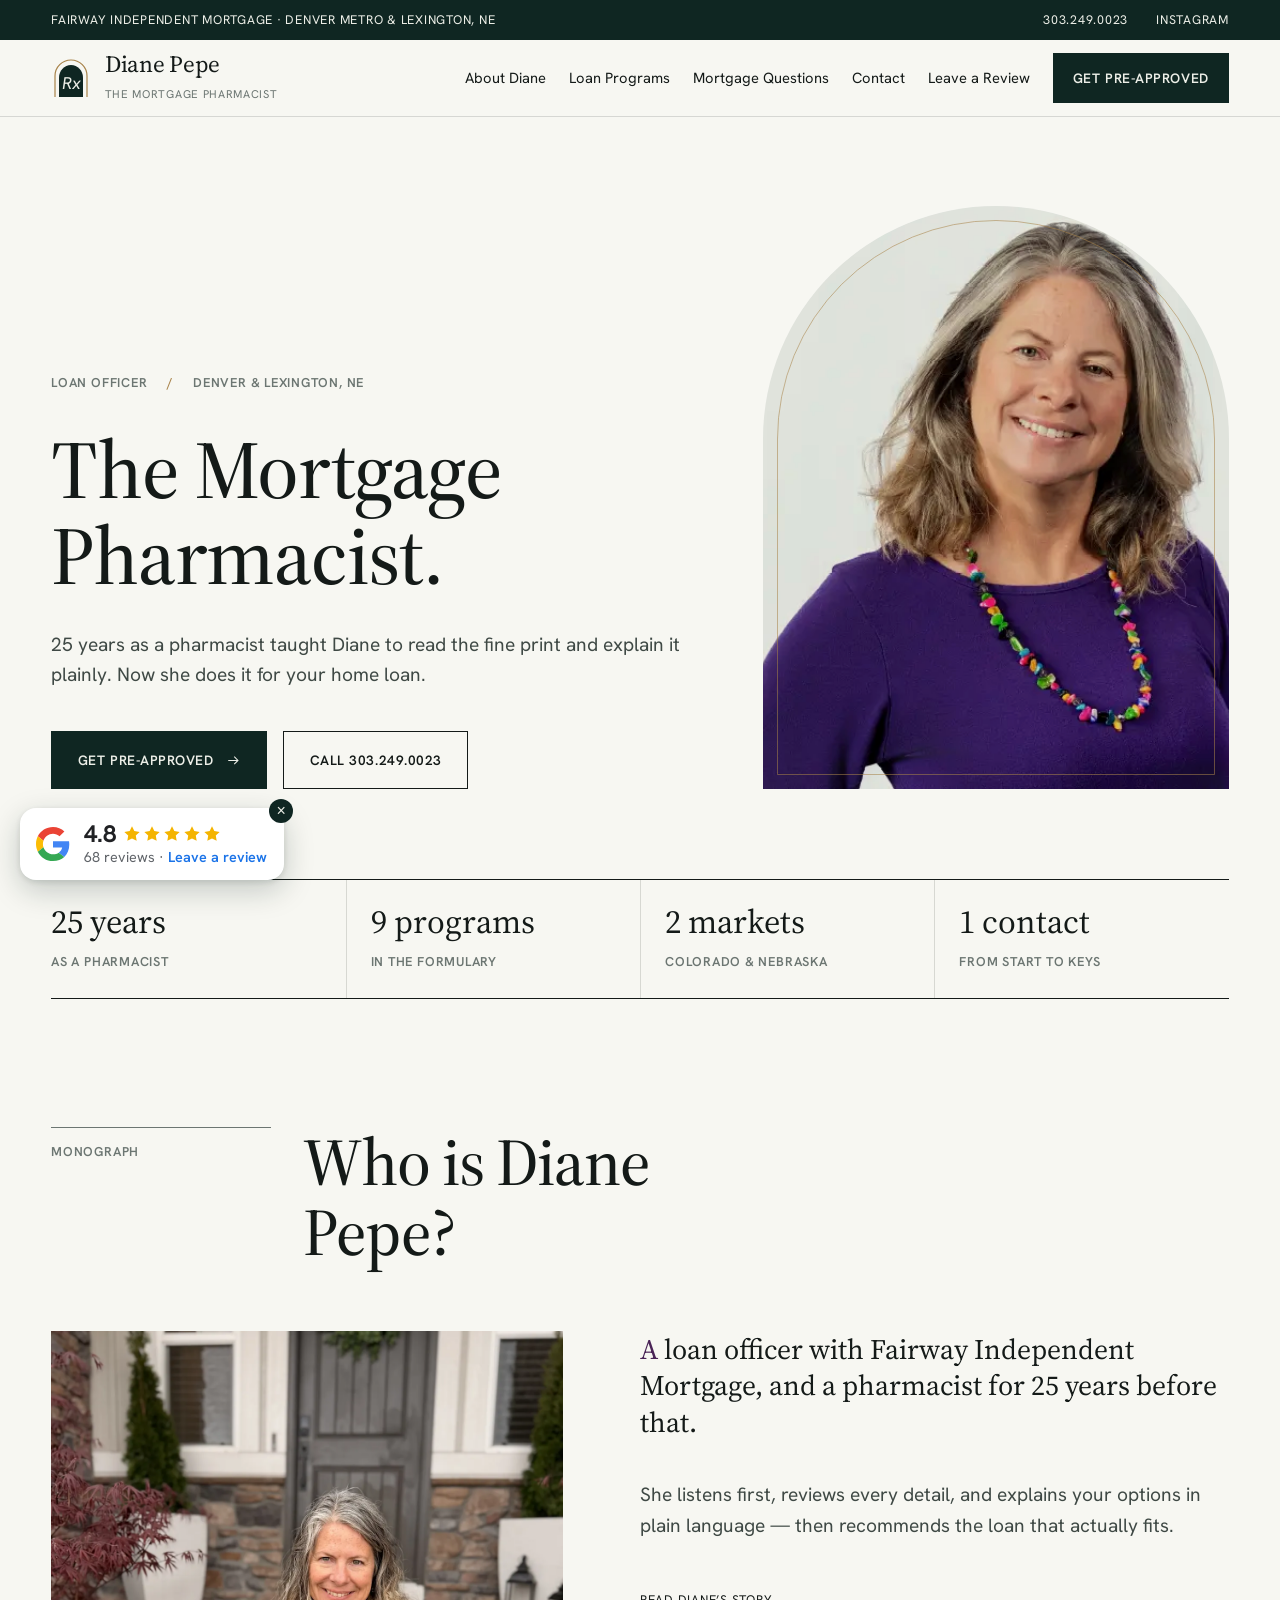
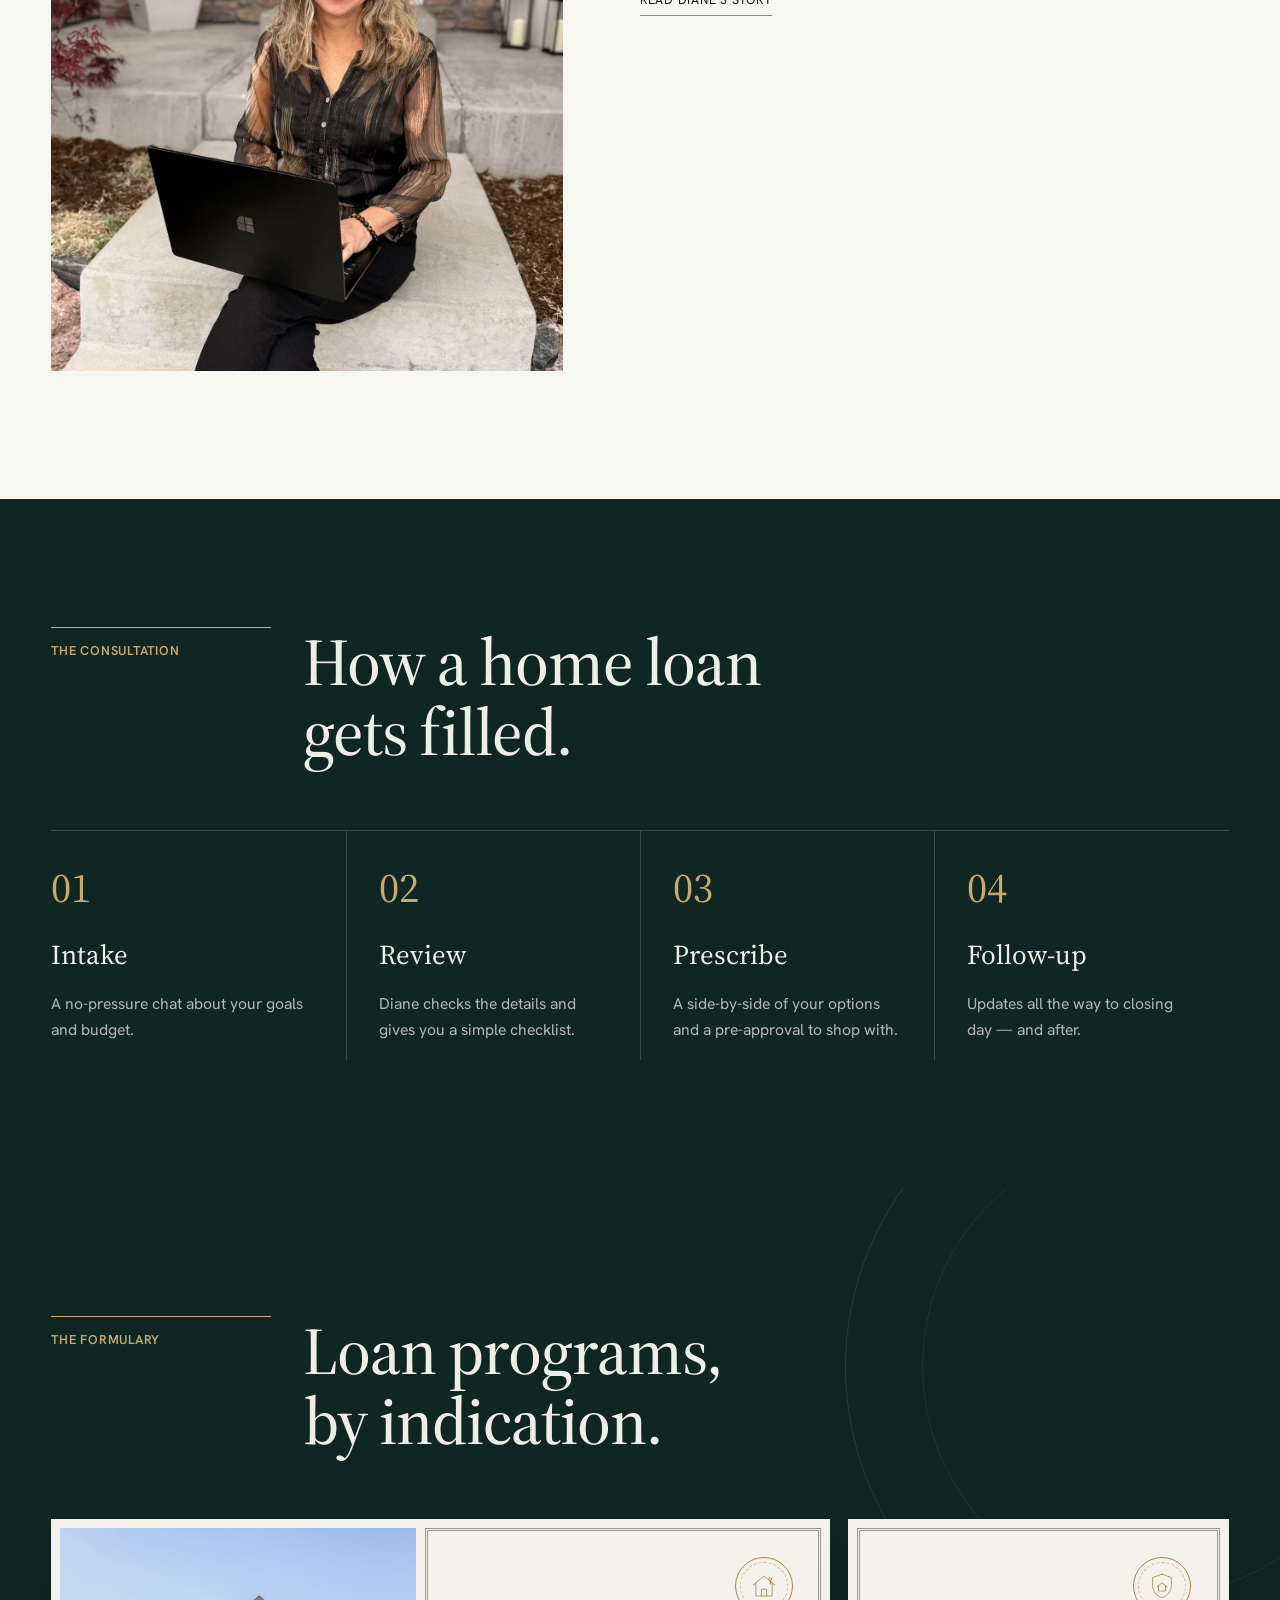
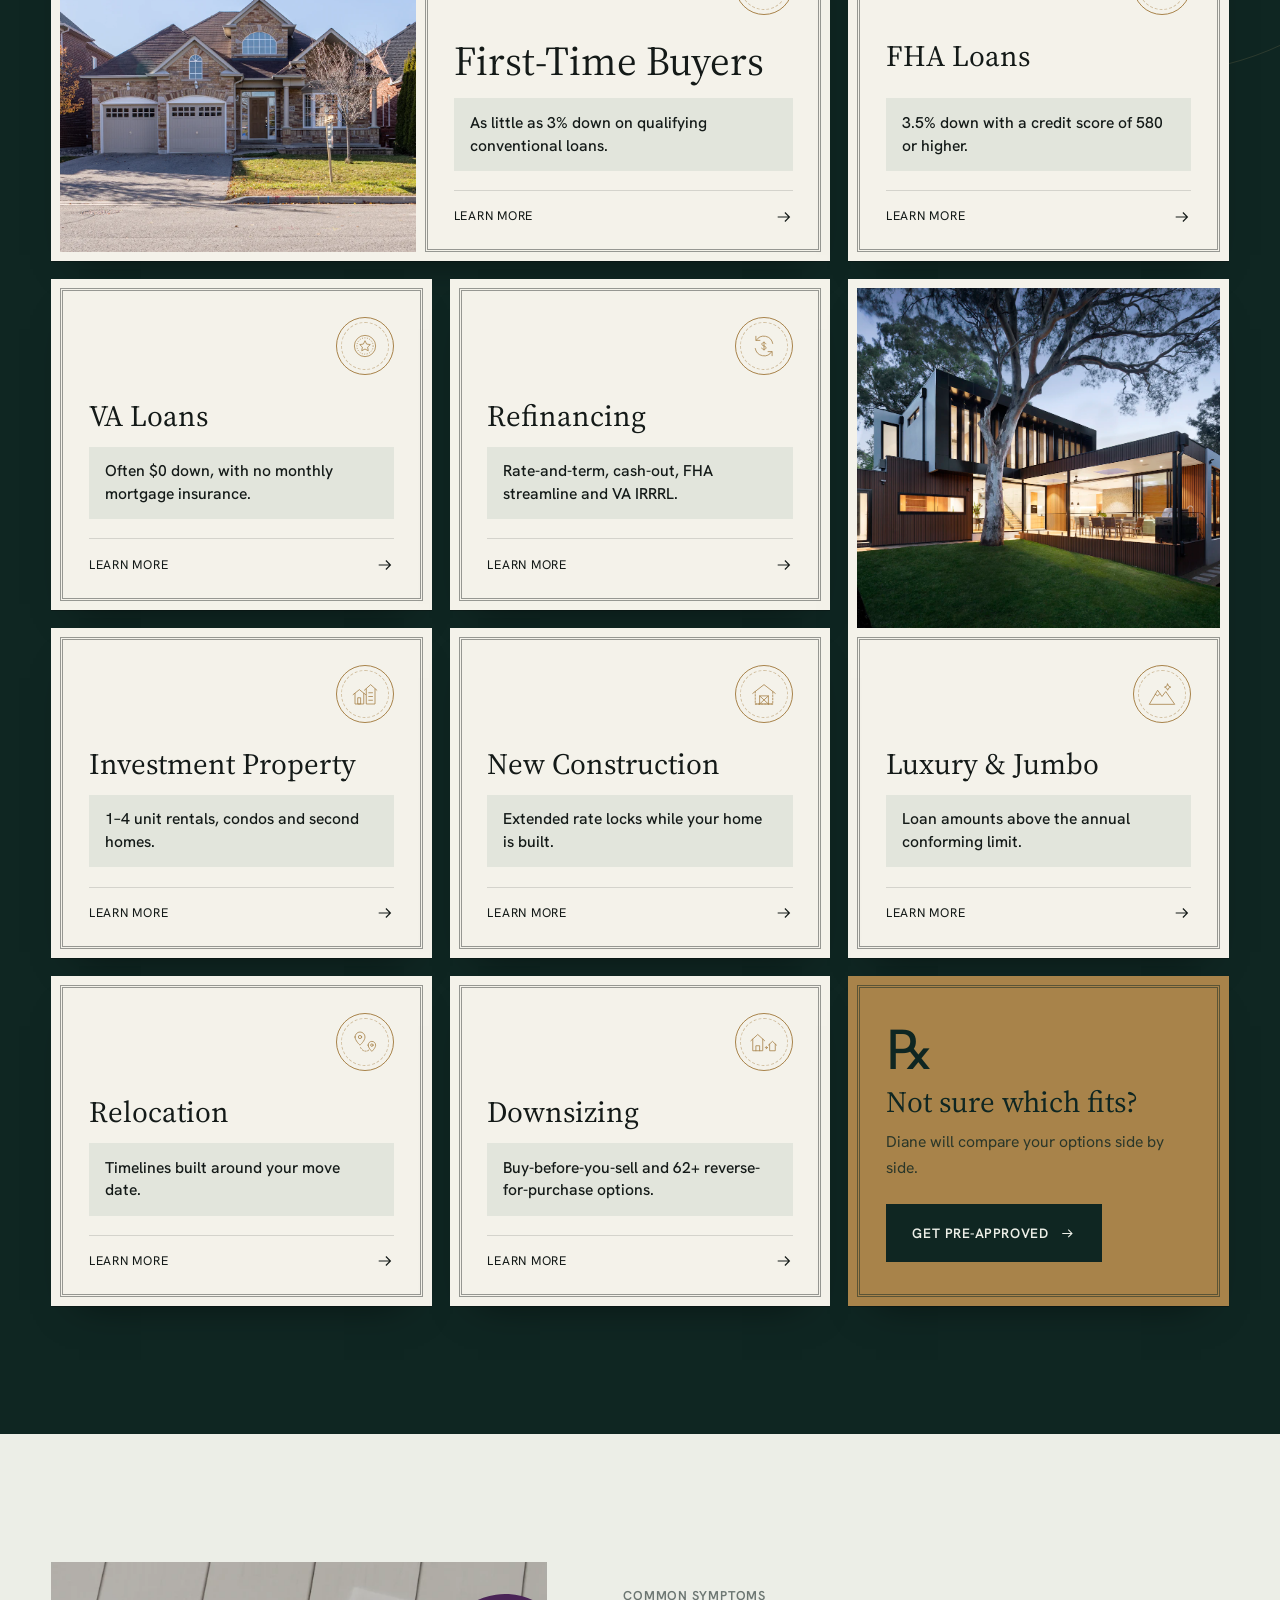
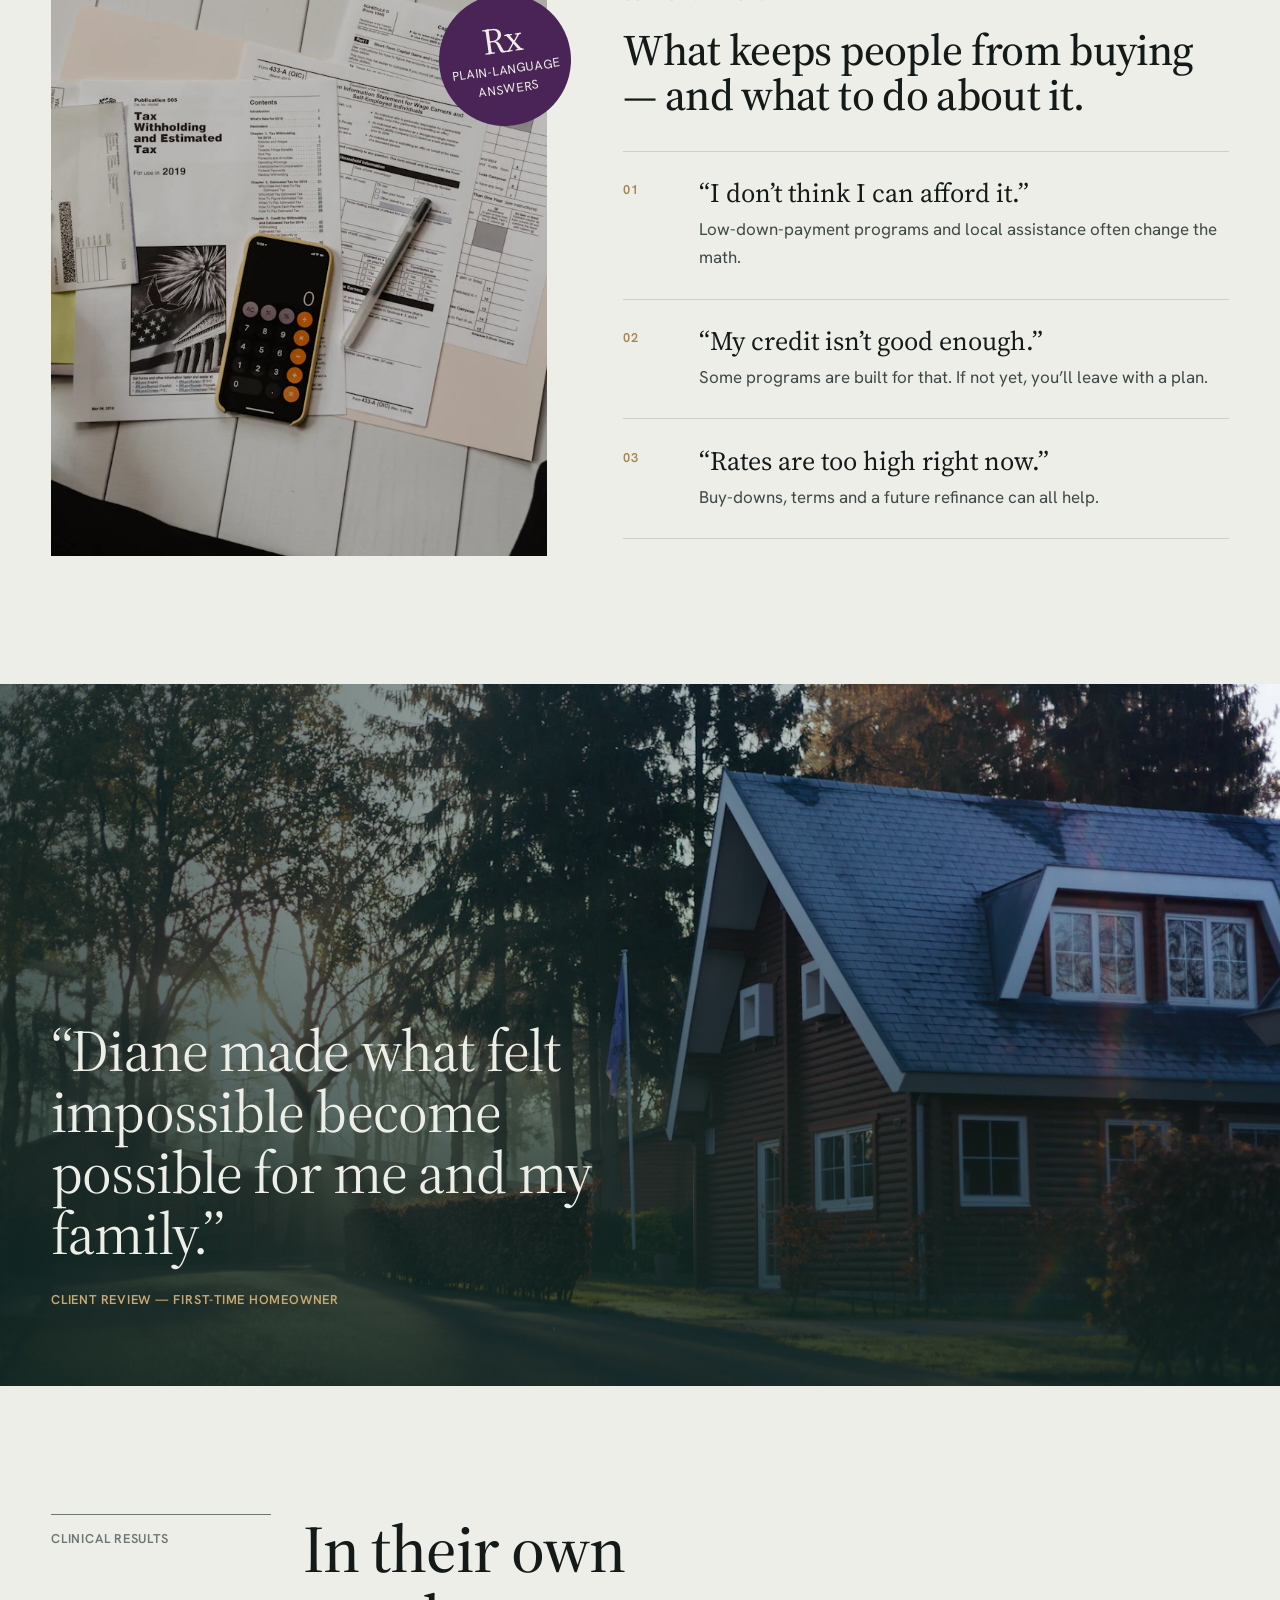
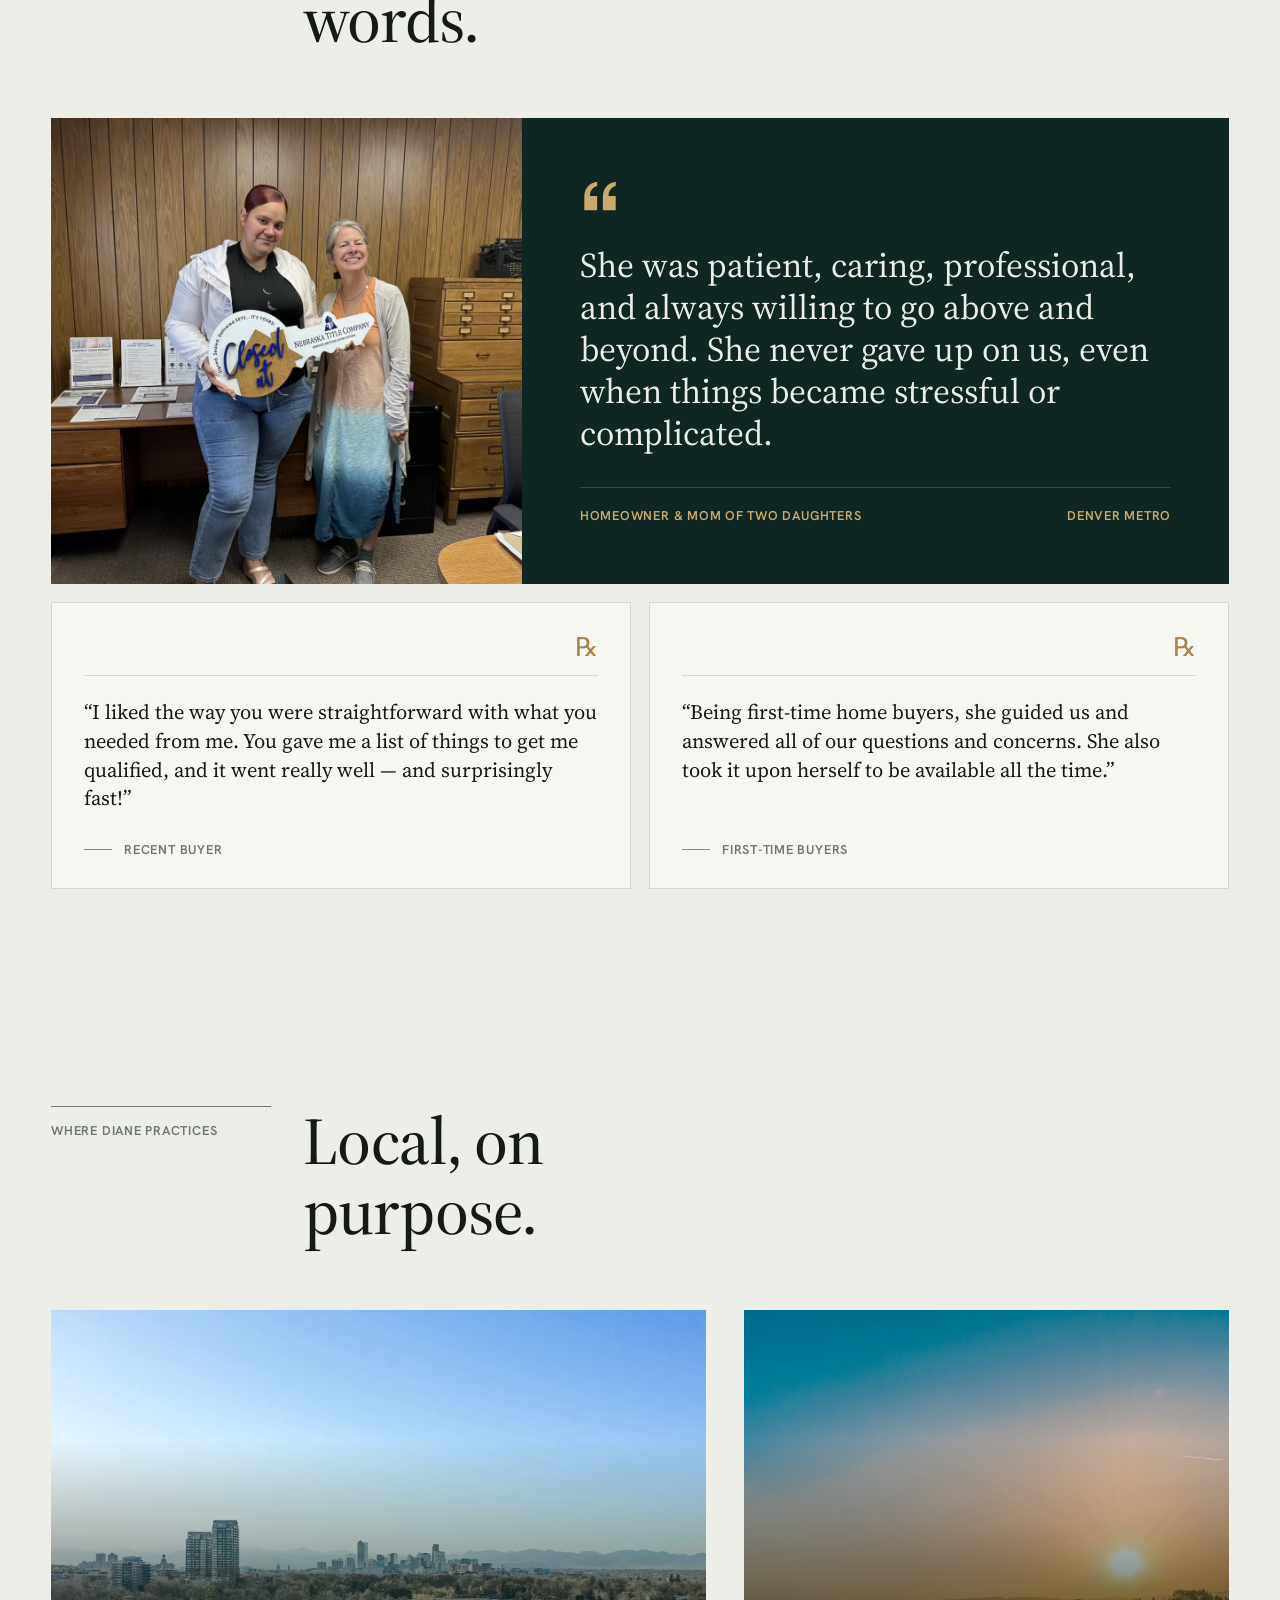
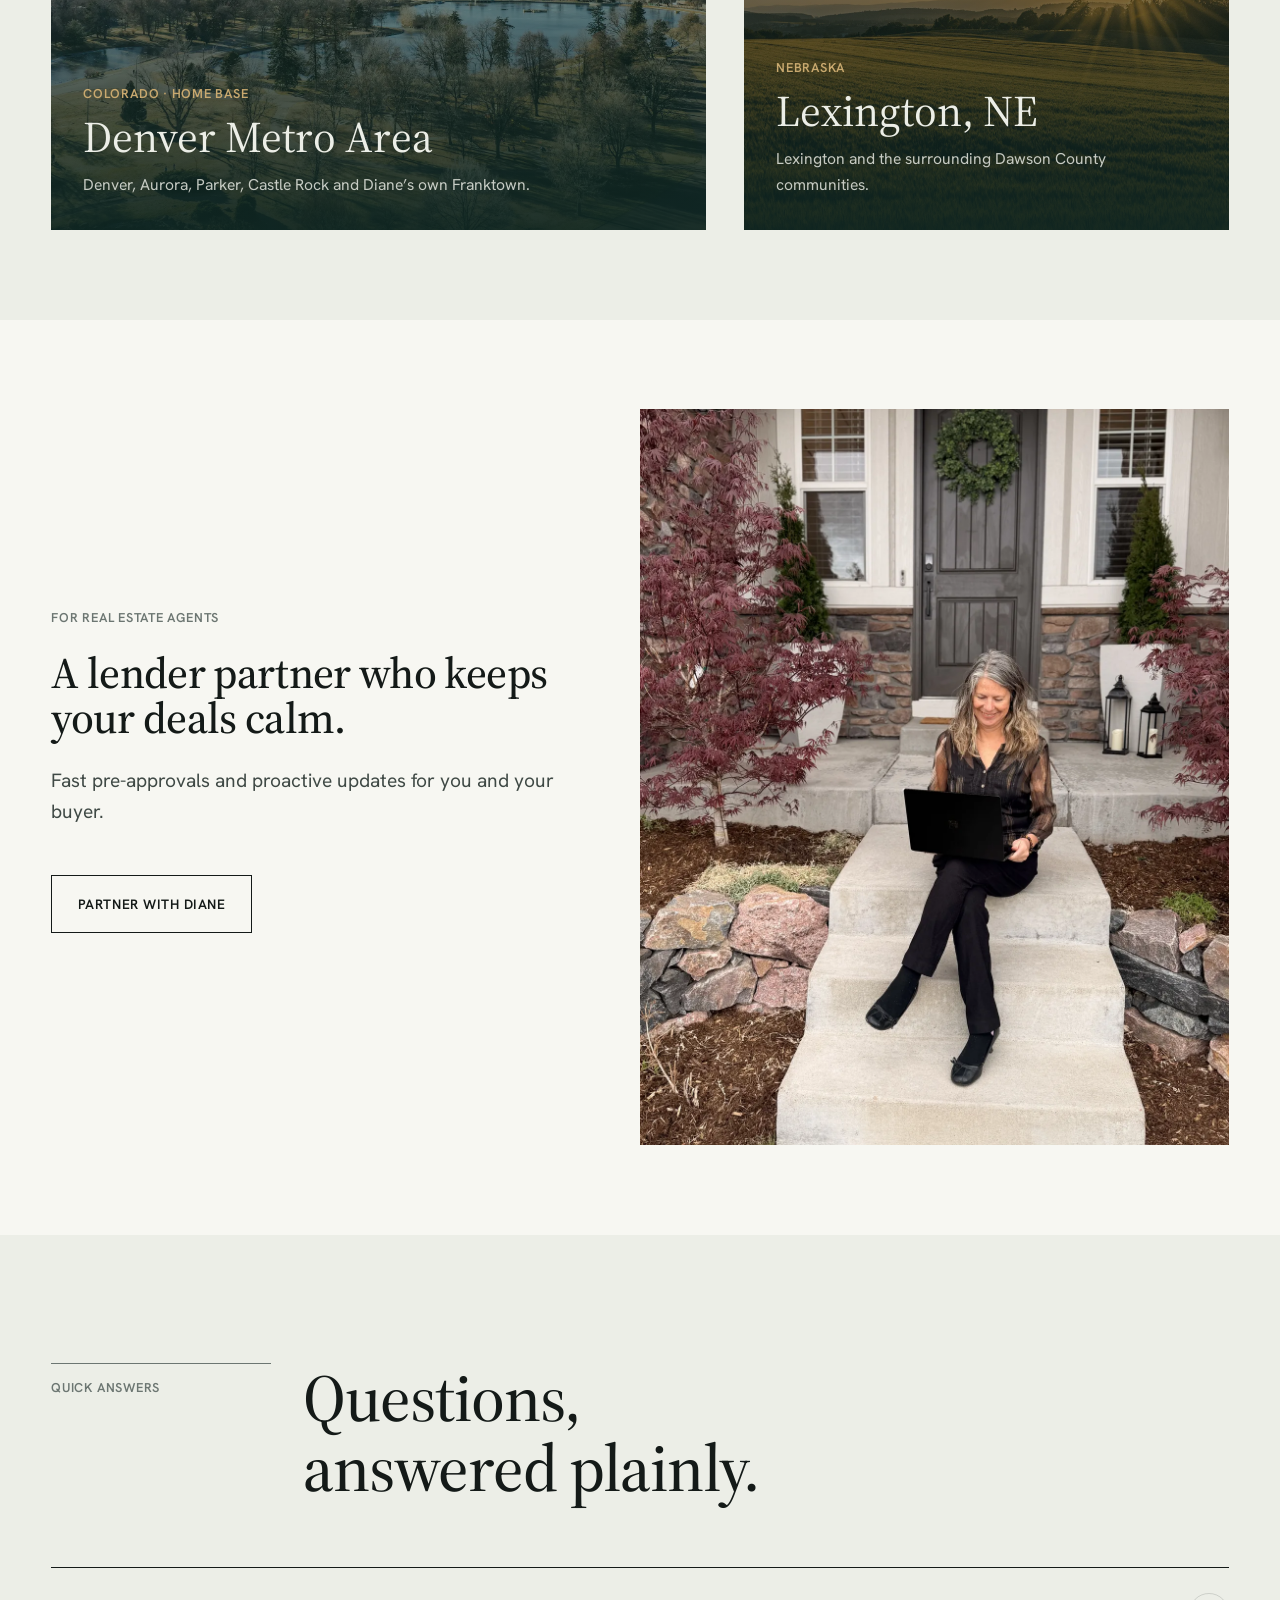
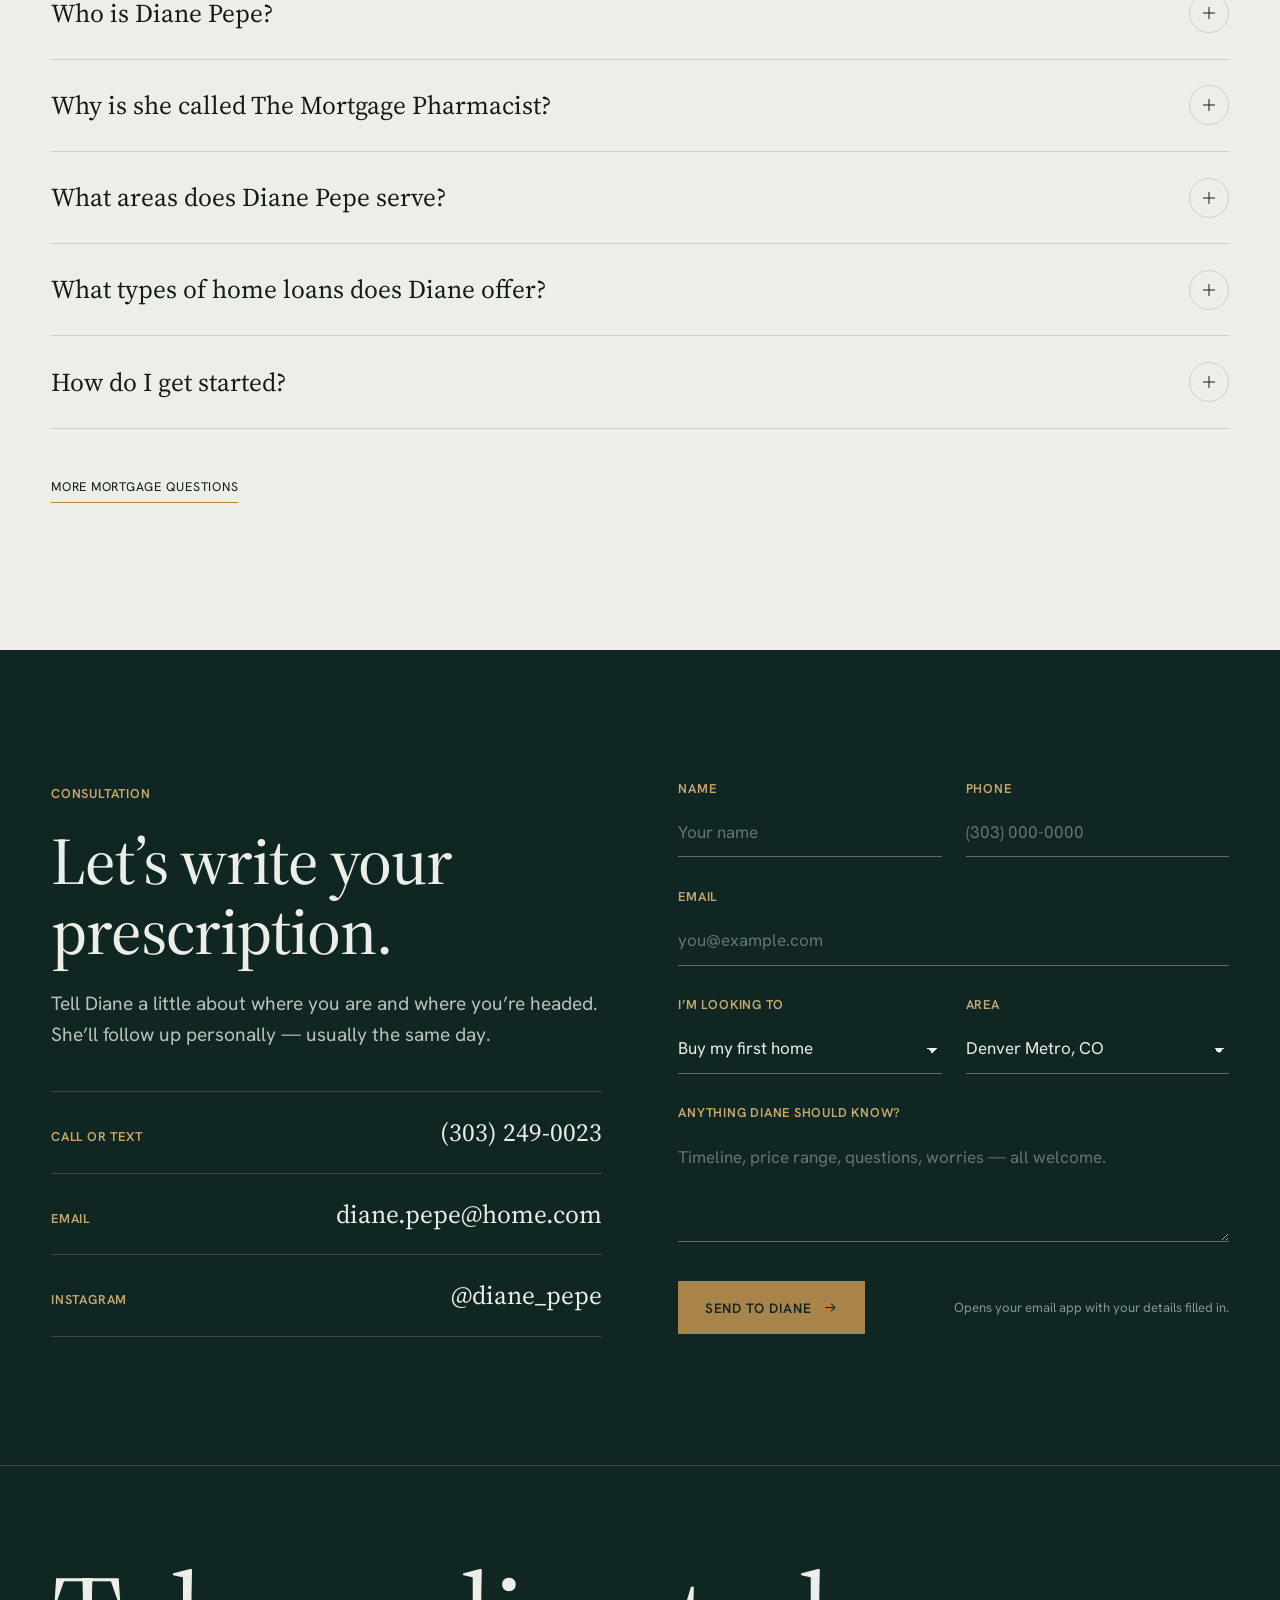
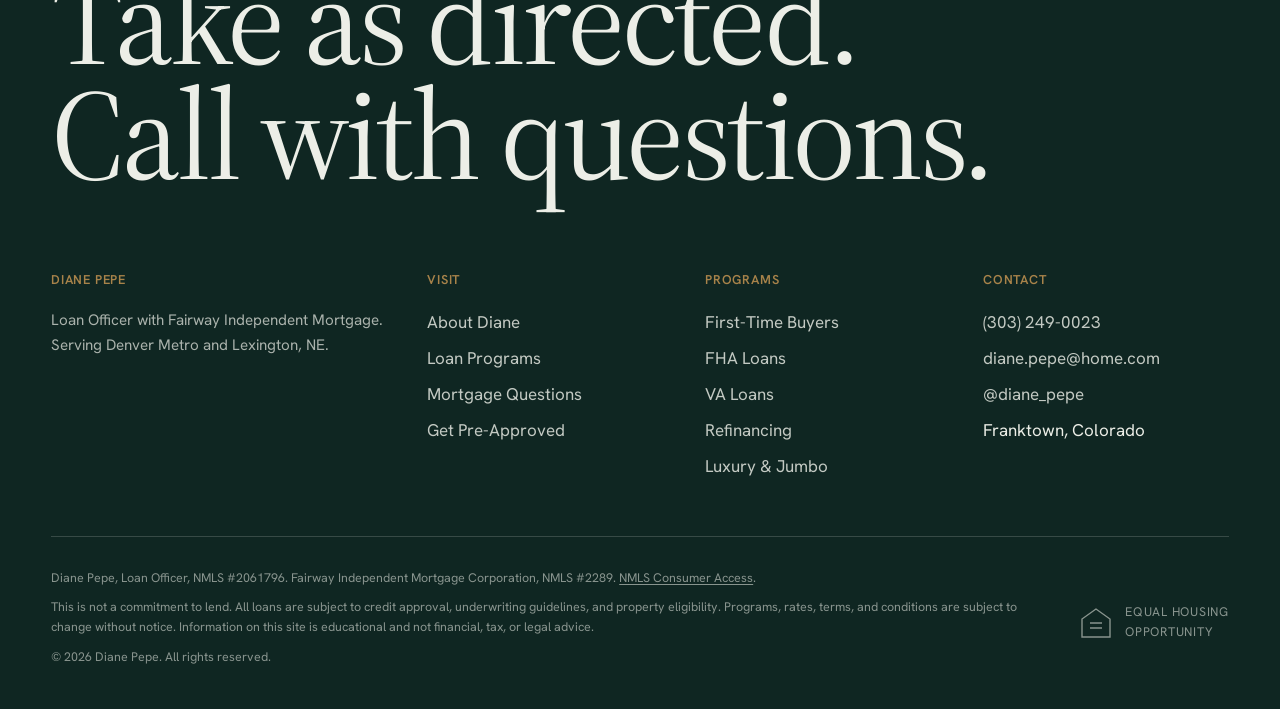
==== index.html @ 98114519 "Move closing photo into the lead review; remove Keys in hand section Co-Authored-By: Claude Opus 5.5" ====
<!doctype html>
<html lang="en">
<head>
<meta charset="utf-8">
<meta name="viewport" content="width=device-width, initial-scale=1">
<meta name="theme-color" content="#0f2622">
<meta name="author" content="Diane Pepe">
<meta name="robots" content="index, follow, max-image-preview:large, max-snippet:-1">
<meta property="og:site_name" content="Diane Pepe — The Mortgage Pharmacist">
<meta property="og:locale" content="en_US">
<meta property="og:image" content="https://www.dianepepe.com/assets/img/og-diane-pepe.jpg">
<meta property="og:image:width" content="1200">
<meta property="og:image:height" content="630">
<meta name="twitter:card" content="summary_large_image">
<meta name="geo.region" content="US-CO">
<meta name="geo.placename" content="Denver Metro Area">
<link rel="icon" href="/favicon.svg" type="image/svg+xml">
<link rel="apple-touch-icon" href="/apple-touch-icon.png">
<link rel="manifest" href="/site.webmanifest">
<link rel="alternate" type="text/plain" href="/llms.txt" title="LLM-readable summary">
<link rel="preconnect" href="https://fonts.googleapis.com">
<link rel="preconnect" href="https://fonts.gstatic.com" crossorigin>
<link rel="stylesheet" href="https://fonts.googleapis.com/css2?family=Source+Serif+4:ital,opsz,wght@0,8..60,400;0,8..60,500;0,8..60,600;1,8..60,400;1,8..60,500&family=Hanken+Grotesk:wght@400;500;600;700&display=swap">
<link rel="stylesheet" href="/assets/css/site.css">
<title>Diane Pepe, The Mortgage Pharmacist | Denver Loan Officer, Fairway Mortgage</title>
<meta name="description" content="Diane Pepe is a Denver-area loan officer with Fairway Independent Mortgage and a former pharmacist of 25 years. First-time buyer, FHA, VA, refinance and jumbo loans in Colorado and Lexington, Nebraska.">
<link rel="canonical" href="https://www.dianepepe.com/">
<meta property="og:type" content="website">
<meta property="og:url" content="https://www.dianepepe.com/">
<meta property="og:title" content="Diane Pepe, The Mortgage Pharmacist">
<meta property="og:description" content="A pharmacist for 25 years, now a loan officer. Clear answers, careful work, and a mortgage that fits — in the Denver Metro area and Lexington, Nebraska.">
<link rel="preload" as="image" href="/assets/img/diane-pepe.webp">
<script type="application/ld+json">
{
  "@context": "https://schema.org",
  "@graph": [
    {
      "@type": "WebSite",
      "@id": "https://www.dianepepe.com/#website",
      "url": "https://www.dianepepe.com/",
      "name": "Diane Pepe — The Mortgage Pharmacist",
      "inLanguage": "en-US",
      "publisher": { "@id": "https://www.dianepepe.com/#diane" }
    },
    {
      "@type": "Person",
      "@id": "https://www.dianepepe.com/#diane",
      "name": "Diane Pepe",
      "alternateName": "The Mortgage Pharmacist",
      "jobTitle": "Loan Officer",
      "description": "Diane Pepe is a loan officer with Fairway Independent Mortgage Corporation serving the Denver Metro area of Colorado and Lexington, Nebraska. Before mortgages, she worked as a pharmacist for 25 years, which is why clients call her The Mortgage Pharmacist.",
      "image": "https://www.dianepepe.com/assets/img/diane-pepe.jpg",
      "url": "https://www.dianepepe.com/about",
      "telephone": "+1-303-249-0023",
      "email": "mailto:diane.pepe@home.com",
      "worksFor": {
        "@type": "Organization",
        "name": "Fairway Independent Mortgage Corporation",
        "url": "https://www.fairway.com/"
      },
      "hasOccupation": [
        { "@type": "Occupation", "name": "Mortgage Loan Officer" },
        { "@type": "Occupation", "name": "Pharmacist", "description": "Practiced pharmacy for 25 years before moving into mortgage lending." }
      ],
      "knowsAbout": ["First-time home buyer loans", "FHA loans", "VA loans", "Conventional mortgages", "Jumbo loans", "Mortgage refinancing", "Investment property loans", "New construction loans", "Relocation mortgages", "Downsizing", "Down payment assistance", "Colorado real estate", "Nebraska real estate"],
      "sameAs": ["https://www.instagram.com/diane_pepe/"]
    },
    {
      "@type": ["FinancialService", "LocalBusiness"],
      "@id": "https://www.dianepepe.com/#business",
      "name": "Diane Pepe, The Mortgage Pharmacist — Fairway Independent Mortgage",
      "slogan": "The Mortgage Pharmacist",
      "url": "https://www.dianepepe.com/",
      "image": "https://www.dianepepe.com/assets/img/diane-pepe.jpg",
      "telephone": "+1-303-249-0023",
      "email": "diane.pepe@home.com",
      "founder": { "@id": "https://www.dianepepe.com/#diane" },
      "employee": { "@id": "https://www.dianepepe.com/#diane" },
      "parentOrganization": { "@type": "Organization", "name": "Fairway Independent Mortgage Corporation" },
      "address": { "@type": "PostalAddress", "addressLocality": "Franktown", "addressRegion": "CO", "postalCode": "80116", "addressCountry": "US" },
      "areaServed": [
        { "@type": "AdministrativeArea", "name": "Denver Metro Area, Colorado" },
        { "@type": "City", "name": "Denver", "containedInPlace": { "@type": "State", "name": "Colorado" } },
        { "@type": "City", "name": "Castle Rock", "containedInPlace": { "@type": "State", "name": "Colorado" } },
        { "@type": "City", "name": "Parker", "containedInPlace": { "@type": "State", "name": "Colorado" } },
        { "@type": "City", "name": "Lexington", "containedInPlace": { "@type": "State", "name": "Nebraska" } }
      ],
      "knowsLanguage": "en",
      "sameAs": ["https://www.instagram.com/diane_pepe/"],
      "hasOfferCatalog": {
        "@type": "OfferCatalog",
        "name": "Home loan programs",
        "itemListElement": [
          { "@type": "Offer", "itemOffered": { "@type": "LoanOrCredit", "name": "First-time home buyer loans", "url": "https://www.dianepepe.com/loan-programs#first-time-buyers" } },
          { "@type": "Offer", "itemOffered": { "@type": "LoanOrCredit", "name": "FHA loans", "url": "https://www.dianepepe.com/loan-programs#fha" } },
          { "@type": "Offer", "itemOffered": { "@type": "LoanOrCredit", "name": "VA loans", "url": "https://www.dianepepe.com/loan-programs#va" } },
          { "@type": "Offer", "itemOffered": { "@type": "LoanOrCredit", "name": "Refinancing", "url": "https://www.dianepepe.com/loan-programs#refinance" } },
          { "@type": "Offer", "itemOffered": { "@type": "LoanOrCredit", "name": "Luxury and jumbo loans", "url": "https://www.dianepepe.com/loan-programs#jumbo" } },
          { "@type": "Offer", "itemOffered": { "@type": "LoanOrCredit", "name": "Investment property loans", "url": "https://www.dianepepe.com/loan-programs#investment" } },
          { "@type": "Offer", "itemOffered": { "@type": "LoanOrCredit", "name": "New construction loans", "url": "https://www.dianepepe.com/loan-programs#new-construction" } },
          { "@type": "Offer", "itemOffered": { "@type": "LoanOrCredit", "name": "Relocation loans", "url": "https://www.dianepepe.com/loan-programs#relocation" } },
          { "@type": "Offer", "itemOffered": { "@type": "LoanOrCredit", "name": "Downsizing loans", "url": "https://www.dianepepe.com/loan-programs#downsizing" } }
        ]
      },
      "review": [
        { "@type": "Review", "author": { "@type": "Person", "name": "Verified client" }, "reviewBody": "I liked the way that you were straight forward with what you needed from me to make this work as well as it did. You gave me a list of things you needed to get me qualified for my loan and it went really well and surprisingly fast! Thanks for a great experience Diane!!" },
        { "@type": "Review", "author": { "@type": "Person", "name": "Verified client" }, "reviewBody": "Diane is such an incredible and passionate person that loves what she does. As a professional and person she cares about you. Being first time home buyers she guided us and answered all of our questions and concerns. She also took it upon herself to be available all the time. We appreciate Diane so much!" },
        { "@type": "Review", "author": { "@type": "Person", "name": "Verified client" }, "reviewBody": "Thank you for making our dream of our new home possible. We truly appreciate all your effort, patience and support throughout all the process. We are so grateful." },
        { "@type": "Review", "author": { "@type": "Person", "name": "Verified client" }, "reviewBody": "Diane made what felt impossible become possible for me and my family. From the very beginning she was patient, caring, professional, and always willing to go above and beyond to help me through every step of the process. She never gave up on us, even when things became stressful or complicated. I highly recommend her to anyone looking for someone who genuinely cares." }
      ]
    },
    {
      "@type": "WebPage",
      "@id": "https://www.dianepepe.com/#webpage",
      "url": "https://www.dianepepe.com/",
      "name": "Diane Pepe, The Mortgage Pharmacist | Denver Loan Officer",
      "isPartOf": { "@id": "https://www.dianepepe.com/#website" },
      "about": { "@id": "https://www.dianepepe.com/#diane" },
      "primaryImageOfPage": "https://www.dianepepe.com/assets/img/diane-pepe.jpg",
      "speakable": { "@type": "SpeakableSpecification", "cssSelector": [".monograph__answer", ".answer-box p"] }
    },
    {
      "@type": "FAQPage",
      "@id": "https://www.dianepepe.com/#faq",
      "mainEntity": [
        { "@type": "Question", "name": "Who is Diane Pepe?", "acceptedAnswer": { "@type": "Answer", "text": "Diane Pepe is a mortgage loan officer with Fairway Independent Mortgage Corporation. She serves home buyers and homeowners in the Denver Metro area of Colorado and in Lexington, Nebraska. Before becoming a loan officer she was a pharmacist for 25 years, and she is known as The Mortgage Pharmacist." } },
        { "@type": "Question", "name": "Why is Diane Pepe called The Mortgage Pharmacist?", "acceptedAnswer": { "@type": "Answer", "text": "Diane practiced pharmacy for 25 years before moving into mortgage lending. She brings the same habits to home loans: listening carefully, reviewing every detail, explaining things in plain language, and matching each client to the loan program that fits their situation." } },
        { "@type": "Question", "name": "What areas does Diane Pepe serve?", "acceptedAnswer": { "@type": "Answer", "text": "Diane focuses on the Denver Metro area, including Douglas County communities such as Franktown, Parker and Castle Rock, and on Lexington, Nebraska and the surrounding area." } },
        { "@type": "Question", "name": "What types of home loans does Diane Pepe offer?", "acceptedAnswer": { "@type": "Answer", "text": "Diane helps with first-time home buyer loans, FHA loans, VA loans, conventional loans, luxury and jumbo loans, refinancing, investment property loans, new construction financing, relocation loans and loans for people downsizing." } },
        { "@type": "Question", "name": "How do I get started with Diane Pepe?", "acceptedAnswer": { "@type": "Answer", "text": "Call or text Diane at (303) 249-0023, email diane.pepe@home.com, or request a consultation through her website. The first conversation is free and there is no obligation." } }
      ]
    }
  ]
}
</script>
</head>
<body>
<a class="skip" href="#main">Skip to content</a>
<div class="topbar">
  <div class="wrap">
    <span class="topbar__left">Fairway Independent Mortgage &middot; Denver Metro &amp; Lexington, NE</span>
    <span class="topbar__right">
      <a href="tel:+13032490023">303.249.0023</a>
      <a href="https://www.instagram.com/diane_pepe/" rel="me noopener" target="_blank">Instagram</a>
    </span>
  </div>
</div>
<header class="site-header">
  <div class="wrap">
    <a class="brand" href="/" aria-label="Diane Pepe, The Mortgage Pharmacist — home">
      <svg class="brand__mark" viewBox="0 0 40 40" aria-hidden="true">
        <path d="M4 39V18C4 9.2 11.2 2 20 2s16 7.2 16 16v21" fill="none" stroke="#a8834a" stroke-width="1.2"/>
        <path d="M8 39V19.5C8 12.6 13.4 7 20 7s12 5.6 12 12.5V39" fill="#0f2622"/>
        <text x="20" y="31" text-anchor="middle" font-family="Source Serif 4, Georgia, serif" font-style="italic" font-size="17" fill="#eceee7">Rx</text>
      </svg>
      <span>
        <span class="brand__name">Diane Pepe</span>
        <span class="brand__tag">The Mortgage Pharmacist</span>
      </span>
    </a>
    <button class="nav-toggle" aria-expanded="false" aria-controls="site-nav"><span>Menu</span>
      <svg width="22" height="10" viewBox="0 0 22 10" aria-hidden="true"><path d="M0 1h22M0 9h22" stroke="currentColor" stroke-width="1.2"/></svg>
    </button>
    <nav class="nav" id="site-nav" aria-label="Primary">
      <a href="/about">About Diane</a>
      <a href="/loan-programs">Loan Programs</a>
      <a href="/faq">Mortgage Questions</a>
      <a href="#consult">Contact</a>
      <a href="https://g.page/r/CcgWI3SUjpBbEAI/review" target="_blank" rel="noopener">Leave a Review</a>
      <a class="btn btn--solid" href="https://fairway.tidalwave.ai/signup/eywp9v" target="_blank" rel="noopener">Get Pre-Approved</a>
    </nav>
  </div>
</header>

<main id="main">

  <!-- Hero -->
  <section class="hero" aria-labelledby="hero-title">
    <div class="wrap hero__grid">
      <div>
        <p class="hero__eyebrow label"><span>Loan Officer</span><span>Denver &amp; Lexington, NE</span></p>
        <h1 id="hero-title" class="display h-xl">
          <span class="line">The Mortgage</span>
          <span class="line">Pharmacist.</span>
        </h1>
        <p class="lede">25 years as a pharmacist taught Diane to read the fine print and explain it plainly. Now she does it for your home loan.</p>
        <div class="hero__ctas">
          <a class="btn btn--solid" href="https://fairway.tidalwave.ai/signup/eywp9v" target="_blank" rel="noopener">Get Pre-Approved
            <svg viewBox="0 0 20 20" aria-hidden="true"><path d="M3 10h13M11 5l5 5-5 5" fill="none" stroke="currentColor" stroke-width="1.4"/></svg>
          </a>
          <a class="btn btn--ghost" href="tel:+13032490023">Call 303.249.0023</a>
        </div>
      </div>

      <div class="hero__portrait">
        <div class="arch">
          <img src="/assets/img/diane-pepe.webp" width="586" height="545" alt="Portrait of Diane Pepe, loan officer and former pharmacist, smiling in a purple top" fetchpriority="high">
        </div>
      </div>
    </div>
  </section>

  <!-- Ledger -->
  <section class="wrap" aria-label="At a glance">
    <div class="ledger">
      <ul>
        <li><strong>25 years</strong><span class="label">as a pharmacist</span></li>
        <li><strong>9 programs</strong><span class="label">in the formulary</span></li>
        <li><strong>2 markets</strong><span class="label">Colorado &amp; Nebraska</span></li>
        <li><strong>1 contact</strong><span class="label">from start to keys</span></li>
      </ul>
    </div>
  </section>

  <!-- Monograph -->
  <section class="section" id="about" aria-labelledby="mono-title">
    <div class="wrap">
      <div class="sec-head">
        <span class="sec-head__num label">Monograph</span>
        <h2 id="mono-title" class="display h-lg">Who is Diane Pepe?</h2>
      </div>
      <div class="monograph">
        <figure class="monograph__photo reveal">
          <img src="/assets/img/diane-porch.webp" width="1200" height="1600" loading="lazy" alt="Diane Pepe smiling on a front porch with her laptop">
        </figure>
        <div class="reveal">
          <p class="monograph__answer">A loan officer with Fairway Independent Mortgage, and a pharmacist for 25 years before that.</p>
          <p class="lede">She listens first, reviews every detail, and explains your options in plain language &mdash; then recommends the loan that actually fits.</p>
          <p class="center-cta"><a class="link-line" href="/about">Read Diane&rsquo;s story</a></p>
        </div>
      </div>
    </div>
  </section>

  <!-- Process -->
  <section class="section section--bottle" aria-labelledby="process-title">
    <div class="wrap">
      <div class="sec-head">
        <span class="sec-head__num label">The Consultation</span>
        <div>
          <h2 id="process-title" class="display h-lg">How a home loan gets filled.</h2>
        </div>
      </div>
      <ol class="process">
        <li class="reveal">
          <span class="process__n">01</span>
          <h3>Intake</h3>
          <p>A no-pressure chat about your goals and budget.</p>
        </li>
        <li class="reveal">
          <span class="process__n">02</span>
          <h3>Review</h3>
          <p>Diane checks the details and gives you a simple checklist.</p>
        </li>
        <li class="reveal">
          <span class="process__n">03</span>
          <h3>Prescribe</h3>
          <p>A side-by-side of your options and a pre-approval to shop with.</p>
        </li>
        <li class="reveal">
          <span class="process__n">04</span>
          <h3>Follow-up</h3>
          <p>Updates all the way to closing day &mdash; and after.</p>
        </li>
      </ol>
    </div>
  </section>

  <!-- Formulary -->
  <section class="section section--bottle formulary-sec" id="programs" aria-labelledby="formulary-title">
    <div class="wrap">
      <div class="sec-head">
        <span class="sec-head__num label">The Formulary</span>
        <div>
          <h2 id="formulary-title" class="display h-lg">Loan programs, by indication.</h2>
        </div>
      </div>
      <div class="formulary">
        <a class="drug drug--feature" href="/loan-programs#first-time-buyers">
          <div class="drug__photo"><img src="/assets/img/suburban-home.webp" loading="lazy" alt="A brick suburban home with a two-car garage and a green front lawn"></div>
          <div class="drug__label">
            <div class="drug__top"><span></span><span class="seal"><svg aria-hidden="true"><use href="/assets/img/icons.svg#i-first"/></svg></span></div>
            <h3>First-Time Buyers</h3>
            <p class="drug__dose">As little as 3% down on qualifying conventional loans.</p>
            <span class="drug__more"><span>Learn more</span><svg viewBox="0 0 20 20" aria-hidden="true"><path d="M3 10h13M11 5l5 5-5 5" fill="none" stroke="currentColor" stroke-width="1.3"/></svg></span>
          </div>
        </a>
        <a class="drug drug--fha" href="/loan-programs#fha">
          <div class="drug__label">
            <div class="drug__top"><span></span><span class="seal"><svg aria-hidden="true"><use href="/assets/img/icons.svg#i-fha"/></svg></span></div>
            <h3>FHA Loans</h3>
            <p class="drug__dose">3.5% down with a credit score of 580 or higher.</p>
            <span class="drug__more"><span>Learn more</span><svg viewBox="0 0 20 20" aria-hidden="true"><path d="M3 10h13M11 5l5 5-5 5" fill="none" stroke="currentColor" stroke-width="1.3"/></svg></span>
          </div>
        </a>
        <a class="drug drug--va" href="/loan-programs#va">
          <div class="drug__label">
            <div class="drug__top"><span></span><span class="seal"><svg aria-hidden="true"><use href="/assets/img/icons.svg#i-va"/></svg></span></div>
            <h3>VA Loans</h3>
            <p class="drug__dose">Often $0 down, with no monthly mortgage insurance.</p>
            <span class="drug__more"><span>Learn more</span><svg viewBox="0 0 20 20" aria-hidden="true"><path d="M3 10h13M11 5l5 5-5 5" fill="none" stroke="currentColor" stroke-width="1.3"/></svg></span>
          </div>
        </a>
        <a class="drug drug--refi" href="/loan-programs#refinance">
          <div class="drug__label">
            <div class="drug__top"><span></span><span class="seal"><svg aria-hidden="true"><use href="/assets/img/icons.svg#i-refi"/></svg></span></div>
            <h3>Refinancing</h3>
            <p class="drug__dose">Rate-and-term, cash-out, FHA streamline and VA IRRRL.</p>
            <span class="drug__more"><span>Learn more</span><svg viewBox="0 0 20 20" aria-hidden="true"><path d="M3 10h13M11 5l5 5-5 5" fill="none" stroke="currentColor" stroke-width="1.3"/></svg></span>
          </div>
        </a>
        <a class="drug drug--jumbo" href="/loan-programs#jumbo">
          <div class="drug__photo"><img src="/assets/img/modern-home.webp" loading="lazy" alt="A modern luxury home glowing at dusk beneath a large tree"></div>
          <div class="drug__label">
            <div class="drug__top"><span></span><span class="seal"><svg aria-hidden="true"><use href="/assets/img/icons.svg#i-jumbo"/></svg></span></div>
            <h3>Luxury &amp; Jumbo</h3>
            <p class="drug__dose">Loan amounts above the annual conforming limit.</p>
            <span class="drug__more"><span>Learn more</span><svg viewBox="0 0 20 20" aria-hidden="true"><path d="M3 10h13M11 5l5 5-5 5" fill="none" stroke="currentColor" stroke-width="1.3"/></svg></span>
          </div>
        </a>
        <a class="drug drug--inv" href="/loan-programs#investment">
          <div class="drug__label">
            <div class="drug__top"><span></span><span class="seal"><svg aria-hidden="true"><use href="/assets/img/icons.svg#i-invest"/></svg></span></div>
            <h3>Investment Property</h3>
            <p class="drug__dose">1&ndash;4 unit rentals, condos and second homes.</p>
            <span class="drug__more"><span>Learn more</span><svg viewBox="0 0 20 20" aria-hidden="true"><path d="M3 10h13M11 5l5 5-5 5" fill="none" stroke="currentColor" stroke-width="1.3"/></svg></span>
          </div>
        </a>
        <a class="drug drug--build" href="/loan-programs#new-construction">
          <div class="drug__label">
            <div class="drug__top"><span></span><span class="seal"><svg aria-hidden="true"><use href="/assets/img/icons.svg#i-build"/></svg></span></div>
            <h3>New Construction</h3>
            <p class="drug__dose">Extended rate locks while your home is built.</p>
            <span class="drug__more"><span>Learn more</span><svg viewBox="0 0 20 20" aria-hidden="true"><path d="M3 10h13M11 5l5 5-5 5" fill="none" stroke="currentColor" stroke-width="1.3"/></svg></span>
          </div>
        </a>
        <a class="drug drug--move" href="/loan-programs#relocation">
          <div class="drug__label">
            <div class="drug__top"><span></span><span class="seal"><svg aria-hidden="true"><use href="/assets/img/icons.svg#i-move"/></svg></span></div>
            <h3>Relocation</h3>
            <p class="drug__dose">Timelines built around your move date.</p>
            <span class="drug__more"><span>Learn more</span><svg viewBox="0 0 20 20" aria-hidden="true"><path d="M3 10h13M11 5l5 5-5 5" fill="none" stroke="currentColor" stroke-width="1.3"/></svg></span>
          </div>
        </a>
        <a class="drug drug--down" href="/loan-programs#downsizing">
          <div class="drug__label">
            <div class="drug__top"><span></span><span class="seal"><svg aria-hidden="true"><use href="/assets/img/icons.svg#i-down"/></svg></span></div>
            <h3>Downsizing</h3>
            <p class="drug__dose">Buy-before-you-sell and 62+ reverse-for-purchase options.</p>
            <span class="drug__more"><span>Learn more</span><svg viewBox="0 0 20 20" aria-hidden="true"><path d="M3 10h13M11 5l5 5-5 5" fill="none" stroke="currentColor" stroke-width="1.3"/></svg></span>
          </div>
        </a>
        <div class="drug drug--cta">
          <div class="drug__label">
            <span class="rx">&#8478;</span>
            <h3>Not sure which fits?</h3>
            <p>Diane will compare your options side by side.</p>
            <a class="btn btn--brass" href="https://fairway.tidalwave.ai/signup/eywp9v" target="_blank" rel="noopener">Get Pre-Approved
              <svg viewBox="0 0 20 20" aria-hidden="true"><path d="M3 10h13M11 5l5 5-5 5" fill="none" stroke="currentColor" stroke-width="1.4"/></svg></a>
          </div>
        </div>
      </div>
    </div>
  </section>

  <!-- Symptoms -->
  <section class="section section--chalk" aria-labelledby="symptoms-title">
    <div class="wrap symptoms">
      <div class="symptoms__img reveal">
        <img src="/assets/img/paperwork.webp" width="1400" height="933" loading="lazy" alt="Mortgage paperwork, a calculator and a pen on a desk">
        <div class="stamp"><div><span>Rx</span>Plain-language<br>answers</div></div>
      </div>
      <div>
        <span class="label">Common Symptoms</span>
        <h2 id="symptoms-title" class="display h-md" style="margin:1.25rem 0 2rem">What keeps people from buying &mdash; and what to do about it.</h2>
        <ul class="sym-list">
          <li class="reveal">
            <span class="label label--brass">01</span>
            <div><h3>&ldquo;I don&rsquo;t think I can afford it.&rdquo;</h3>
            <p>Low-down-payment programs and local assistance often change the math.</p></div>
          </li>
          <li class="reveal">
            <span class="label label--brass">02</span>
            <div><h3>&ldquo;My credit isn&rsquo;t good enough.&rdquo;</h3>
            <p>Some programs are built for that. If not yet, you&rsquo;ll leave with a plan.</p></div>
          </li>
          <li class="reveal">
            <span class="label label--brass">03</span>
            <div><h3>&ldquo;Rates are too high right now.&rdquo;</h3>
            <p>Buy-downs, terms and a future refinance can all help.</p></div>
          </li>
        </ul>
      </div>
    </div>
  </section>

  <!-- Band -->
  <section class="band" aria-label="Client words">
    <div class="band__img"><img src="/assets/img/home-dusk.webp" width="1400" height="934" loading="lazy" alt="A brick family home at dusk, framed by tall trees"></div>
    <div class="wrap">
      <blockquote class="reveal">&ldquo;Diane made what felt impossible become possible for me and my family.&rdquo;</blockquote>
      <cite class="label" style="color:var(--brass-lt)">Client review &mdash; first-time homeowner</cite>
    </div>
  </section>

  <!-- Reviews -->
  <section class="section section--chalk" id="reviews" aria-labelledby="reviews-title">
    <div class="wrap">
      <div class="sec-head">
        <span class="sec-head__num label">Clinical Results</span>
        <div>
          <h2 id="reviews-title" class="display h-lg">In their own words.</h2>
        </div>
      </div>
      <div class="reviews">
        <figure class="review review--lead reveal">
          <div class="review--lead__img"><img src="/assets/img/closing-key.webp" width="1400" height="1050" loading="lazy" alt="Diane Pepe celebrating with a new homeowner holding a &lsquo;Closed it&rsquo; key on closing day" style="object-position:58% center"></div>
          <div class="review--lead__body">
            <svg class="review__q" viewBox="0 0 28 28" aria-hidden="true"><path d="M3 24V15c0-6 3-10 9-11v3c-3 1-5 3-5 7h5v10H3Zm13 0V15c0-6 3-10 9-11v3c-3 1-5 3-5 7h5v10h-9Z" fill="currentColor"/></svg>
            <blockquote>She was patient, caring, professional, and always willing to go above and beyond. She never gave up on us, even when things became stressful or complicated.</blockquote>
            <figcaption><span class="label">Homeowner &amp; mom of two daughters</span><span class="label">Denver Metro</span></figcaption>
          </div>
        </figure>
        <figure class="review reveal">
          <div class="review__top"><span></span><span class="review__mark" aria-hidden="true">&#8478;</span></div>
          <blockquote>&ldquo;I liked the way you were straightforward with what you needed from me. You gave me a list of things to get me qualified, and it went really well &mdash; and surprisingly fast!&rdquo;</blockquote>
          <figcaption class="label">Recent buyer</figcaption>
        </figure>
        <figure class="review reveal">
          <div class="review__top"><span></span><span class="review__mark" aria-hidden="true">&#8478;</span></div>
          <blockquote>&ldquo;Being first-time home buyers, she guided us and answered all of our questions and concerns. She also took it upon herself to be available all the time.&rdquo;</blockquote>
          <figcaption class="label">First-time buyers</figcaption>
        </figure>
      </div>
    </div>
  </section>

  <!-- Markets -->
  <section class="section section--tight section--chalk" id="markets" aria-labelledby="markets-title">
    <div class="wrap">
      <div class="sec-head">
        <span class="sec-head__num label">Where Diane Practices</span>
        <div>
          <h2 id="markets-title" class="display h-lg">Local, on purpose.</h2>
        </div>
      </div>
      <div class="markets">
        <article class="market reveal">
          <img src="/assets/img/denver-city-park.webp" width="2200" height="1467" loading="lazy" alt="Denver skyline seen across City Park on a clear day">
          <div class="market__body">
            <span class="label">Colorado &middot; Home base</span>
            <h3>Denver Metro Area</h3>
            <p>Denver, Aurora, Parker, Castle Rock and Diane&rsquo;s own Franktown.</p>
          </div>
        </article>
        <article class="market reveal">
          <img src="/assets/img/nebraska-fields.webp" width="1800" height="1200" loading="lazy" alt="Golden farmland at sunset on the Nebraska plains">
          <div class="market__body">
            <span class="label">Nebraska</span>
            <h3>Lexington, NE</h3>
            <p>Lexington and the surrounding Dawson County communities.</p>
          </div>
        </article>
      </div>
    </div>
  </section>

  <!-- Agents -->
  <section class="section section--tight" aria-labelledby="agents-title">
    <div class="wrap monograph" style="align-items:center">
      <div>
        <span class="label">For Real Estate Agents</span>
        <h2 id="agents-title" class="display h-md" style="margin:1.25rem 0 1.5rem">A lender partner who keeps your deals calm.</h2>
        <p class="lede">Fast pre-approvals and proactive updates for you and your buyer.</p>
        <p class="center-cta mt-0"><a class="btn btn--ghost" href="mailto:diane.pepe@home.com?subject=Agent%20partnership">Partner with Diane</a></p>
      </div>
      <figure class="monograph__photo reveal">
        <img src="/assets/img/diane-front-steps.webp" width="1200" height="1500" loading="lazy" alt="Diane Pepe working on her laptop on the front steps of a home">
      </figure>
    </div>
  </section>

  <!-- FAQ preview -->
  <section class="section section--chalk" aria-labelledby="faq-title">
    <div class="wrap">
      <div class="sec-head">
        <span class="sec-head__num label">Quick Answers</span>
        <div>
          <h2 id="faq-title" class="display h-lg">Questions, answered plainly.</h2>
        </div>
      </div>
      <div class="faq">
        <details>
          <summary>Who is Diane Pepe?<span class="pm" aria-hidden="true"></span></summary>
          <div class="faq__a"><p>Diane Pepe is a mortgage loan officer with Fairway Independent Mortgage Corporation. She serves home buyers and homeowners in the Denver Metro area of Colorado and in Lexington, Nebraska. Before becoming a loan officer she was a pharmacist for 25 years, and she is known as The Mortgage Pharmacist.</p></div>
        </details>
        <details>
          <summary>Why is she called The Mortgage Pharmacist?<span class="pm" aria-hidden="true"></span></summary>
          <div class="faq__a"><p>Diane practiced pharmacy for 25 years before moving into mortgage lending. She brings the same habits to home loans: listening carefully, reviewing every detail, explaining things in plain language, and matching each client to the loan program that fits their situation.</p></div>
        </details>
        <details>
          <summary>What areas does Diane Pepe serve?<span class="pm" aria-hidden="true"></span></summary>
          <div class="faq__a"><p>Diane focuses on the Denver Metro area, including Douglas County communities such as Franktown, Parker and Castle Rock, and on Lexington, Nebraska and the surrounding area.</p></div>
        </details>
        <details>
          <summary>What types of home loans does Diane offer?<span class="pm" aria-hidden="true"></span></summary>
          <div class="faq__a"><p>First-time home buyer loans, FHA loans, VA loans, conventional loans, luxury and jumbo loans, refinancing, investment property loans, new construction financing, relocation loans, and loans for people downsizing. <a href="/loan-programs">See every program</a>.</p></div>
        </details>
        <details>
          <summary>How do I get started?<span class="pm" aria-hidden="true"></span></summary>
          <div class="faq__a"><p>Call or text Diane at <a href="tel:+13032490023">(303) 249-0023</a>, email <a href="mailto:diane.pepe@home.com">diane.pepe@home.com</a>, or <a href="#consult">request a consultation</a> below. The first conversation is free and there is no obligation.</p></div>
        </details>
      </div>
      <p class="center-cta"><a class="link-line" href="/faq">More mortgage questions</a></p>
    </div>
  </section>

  <section class="section section--bottle" id="consult" aria-labelledby="consult-title">
    <div class="wrap consult">
      <div>
        <span class="label">Consultation</span>
        <h2 id="consult-title" class="display h-lg" style="margin-top:1.25rem">Let&rsquo;s write your prescription.</h2>
        <p class="lede">Tell Diane a little about where you are and where you&rsquo;re headed. She&rsquo;ll follow up personally &mdash; usually the same day.</p>
        <div class="consult__direct">
          <a href="tel:+13032490023"><span class="label">Call or text</span><span>(303) 249-0023</span></a>
          <a href="mailto:diane.pepe@home.com"><span class="label">Email</span><span>diane.pepe@home.com</span></a>
          <a href="https://www.instagram.com/diane_pepe/" rel="me noopener" target="_blank"><span class="label">Instagram</span><span>@diane_pepe</span></a>
        </div>
      </div>
      <form class="form" id="consult-form" data-to="diane.pepe@home.com" novalidate>
        <div class="field"><label class="label" for="f-name">Name</label><input id="f-name" name="name" autocomplete="name" required placeholder="Your name"></div>
        <div class="field"><label class="label" for="f-phone">Phone</label><input id="f-phone" name="phone" type="tel" autocomplete="tel" placeholder="(303) 000-0000"></div>
        <div class="field full"><label class="label" for="f-email">Email</label><input id="f-email" name="email" type="email" autocomplete="email" placeholder="you@example.com"></div>
        <div class="field"><label class="label" for="f-goal">I&rsquo;m looking to</label>
          <select id="f-goal" name="goal">
            <option>Buy my first home</option>
            <option>Buy my next home</option>
            <option>Refinance</option>
            <option>Use my VA benefit</option>
            <option>Buy an investment property</option>
            <option>Build or buy new construction</option>
            <option>Relocate</option>
            <option>Downsize</option>
            <option>I&rsquo;m a real estate agent</option>
          </select>
        </div>
        <div class="field"><label class="label" for="f-area">Area</label>
          <select id="f-area" name="area">
            <option>Denver Metro, CO</option>
            <option>Lexington, NE</option>
            <option>Somewhere else</option>
          </select>
        </div>
        <div class="field full"><label class="label" for="f-msg">Anything Diane should know?</label><textarea id="f-msg" name="message" placeholder="Timeline, price range, questions, worries &mdash; all welcome."></textarea></div>
        <div class="full" style="display:flex;flex-wrap:wrap;gap:1.25rem;align-items:center;justify-content:space-between">
          <button class="btn btn--brass" type="submit">Send to Diane
            <svg viewBox="0 0 20 20" aria-hidden="true"><path d="M3 10h13M11 5l5 5-5 5" fill="none" stroke="currentColor" stroke-width="1.4"/></svg>
          </button>
          <p class="form__note">Opens your email app with your details filled in.</p>
        </div>
      </form>
    </div>
  </section>

</main>

<footer class="site-footer">
  <div class="wrap">
    <p class="footer__big" aria-hidden="true">Take as directed.<br>Call with questions.</p>
    <div class="footer__grid">
      <div>
        <h4 class="label label--brass">Diane Pepe</h4>
        <p>Loan Officer with Fairway Independent Mortgage. Serving Denver Metro and Lexington, NE.</p>
      </div>
      <div>
        <h4 class="label label--brass">Visit</h4>
        <ul>
          <li><a href="/about">About Diane</a></li>
          <li><a href="/loan-programs">Loan Programs</a></li>
          <li><a href="/faq">Mortgage Questions</a></li>
          <li><a href="https://fairway.tidalwave.ai/signup/eywp9v" target="_blank" rel="noopener">Get Pre-Approved</a></li>
        </ul>
      </div>
      <div>
        <h4 class="label label--brass">Programs</h4>
        <ul>
          <li><a href="/loan-programs#first-time-buyers">First-Time Buyers</a></li>
          <li><a href="/loan-programs#fha">FHA Loans</a></li>
          <li><a href="/loan-programs#va">VA Loans</a></li>
          <li><a href="/loan-programs#refinance">Refinancing</a></li>
          <li><a href="/loan-programs#jumbo">Luxury &amp; Jumbo</a></li>
        </ul>
      </div>
      <div>
        <h4 class="label label--brass">Contact</h4>
        <ul>
          <li><a href="tel:+13032490023">(303) 249-0023</a></li>
          <li><a href="mailto:diane.pepe@home.com">diane.pepe@home.com</a></li>
          <li><a href="https://www.instagram.com/diane_pepe/" rel="me noopener" target="_blank">@diane_pepe</a></li>
          <li>Franktown, Colorado</li>
        </ul>
      </div>
    </div>
    <div class="footer__legal">
      <div>
        <p>Diane Pepe, Loan Officer, NMLS #2061796. Fairway Independent Mortgage Corporation, NMLS #2289. <a href="https://www.nmlsconsumeraccess.org/" rel="noopener" target="_blank">NMLS Consumer Access</a>.</p>
        <p>This is not a commitment to lend. All loans are subject to credit approval, underwriting guidelines, and property eligibility. Programs, rates, terms, and conditions are subject to change without notice. Information on this site is educational and not financial, tax, or legal advice.</p>
        <p>&copy; <span data-year>2026</span> Diane Pepe. All rights reserved.</p>
      </div>
      <div class="eho">
        <svg viewBox="0 0 34 34" aria-hidden="true"><path d="M17 3 3 13v18h28V13L17 3Z" fill="none" stroke="currentColor" stroke-width="1.4"/><path d="M11 17h12M11 22h12" stroke="currentColor" stroke-width="1.6"/></svg>
        Equal Housing<br>Opportunity
      </div>
    </div>
  </div>
</footer>
<div class="g-review" id="g-review" hidden>
  <a class="g-review__link" href="https://g.page/r/CcgWI3SUjpBbEAI/review" target="_blank" rel="noopener" aria-label="Rated 4.8 out of 5 from 68 client reviews. Leave Diane a Google review (opens in a new tab)">
    <svg class="g-review__logo" viewBox="0 0 48 48" aria-hidden="true"><path fill="#EA4335" d="M24 9.5c3.54 0 6.71 1.22 9.21 3.6l6.85-6.85C35.9 2.38 30.47 0 24 0 14.62 0 6.51 5.38 2.56 13.22l7.98 6.19C12.43 13.72 17.74 9.5 24 9.5z"/><path fill="#4285F4" d="M46.98 24.55c0-1.57-.15-3.09-.38-4.55H24v9.02h12.94c-.58 2.96-2.26 5.48-4.78 7.18l7.73 6c4.51-4.18 7.09-10.36 7.09-17.65z"/><path fill="#FBBC05" d="M10.53 28.59c-.48-1.45-.76-2.99-.76-4.59s.27-3.14.76-4.59l-7.98-6.19C.92 16.46 0 20.12 0 24c0 3.88.92 7.54 2.56 10.78l7.97-6.19z"/><path fill="#34A853" d="M24 48c6.48 0 11.93-2.13 15.89-5.81l-7.73-6c-2.15 1.45-4.92 2.3-8.16 2.3-6.26 0-11.57-4.22-13.47-9.91l-7.98 6.19C6.51 42.62 14.62 48 24 48z"/></svg>
    <span class="g-review__text">
      <span class="g-review__score"><b>4.8</b><span class="g-review__stars" aria-hidden="true"><svg viewBox="0 0 20 20"><path d="M10 1.5l2.6 5.3 5.9.9-4.3 4.1 1 5.8L10 14.9l-5.2 2.7 1-5.8L1.5 7.7l5.9-.9L10 1.5z"/></svg><svg viewBox="0 0 20 20"><path d="M10 1.5l2.6 5.3 5.9.9-4.3 4.1 1 5.8L10 14.9l-5.2 2.7 1-5.8L1.5 7.7l5.9-.9L10 1.5z"/></svg><svg viewBox="0 0 20 20"><path d="M10 1.5l2.6 5.3 5.9.9-4.3 4.1 1 5.8L10 14.9l-5.2 2.7 1-5.8L1.5 7.7l5.9-.9L10 1.5z"/></svg><svg viewBox="0 0 20 20"><path d="M10 1.5l2.6 5.3 5.9.9-4.3 4.1 1 5.8L10 14.9l-5.2 2.7 1-5.8L1.5 7.7l5.9-.9L10 1.5z"/></svg><svg viewBox="0 0 20 20"><path d="M10 1.5l2.6 5.3 5.9.9-4.3 4.1 1 5.8L10 14.9l-5.2 2.7 1-5.8L1.5 7.7l5.9-.9L10 1.5z"/></svg></span></span>
      <span class="g-review__count">68 reviews &middot; <u>Leave a review</u></span>
    </span>
  </a>
  <button class="g-review__close" type="button" aria-label="Dismiss review prompt">&times;</button>
</div>
<nav class="callbar" aria-label="Quick contact">
  <a href="tel:+13032490023">Call Diane</a>
  <a href="https://fairway.tidalwave.ai/signup/eywp9v" target="_blank" rel="noopener">Get Pre-Approved</a>
</nav>
<script src="/assets/js/site.js" defer></script>
</body>
</html>
---- assets/css/site.css ----
/* ==========================================================================
   Diane Pepe — The Mortgage Pharmacist
   Apothecary-editorial system: bottle green, chalk paper, brass, aubergine.
   ========================================================================== */

:root {
  --bottle: #0f2622;
  --bottle-2: #173630;
  --bottle-3: #22463f;
  --chalk: #eceee7;
  --chalk-2: #e2e5dc;
  --paper: #f7f7f2;
  --ink: #141a18;
  --ink-soft: #3f4945;
  --ink-mute: #6c7672;
  --brass: #a8834a;
  --brass-lt: #c9a96f;
  --aubergine: #4a2457;
  --rule: rgba(20, 26, 24, 0.14);
  --rule-lt: rgba(236, 238, 231, 0.18);

  --f-display: "Source Serif 4", Georgia, "Times New Roman", serif;
  --f-body: "Hanken Grotesk", "Helvetica Neue", Arial, sans-serif;
  --f-mono: "Hanken Grotesk", "Helvetica Neue", Arial, sans-serif; /* labels & buttons: same readable sans as body */

  --gutter: clamp(1.25rem, 4vw, 3.5rem);
  --max: 1320px;
  --ease: cubic-bezier(0.2, 0.7, 0.1, 1);
}

*,
*::before,
*::after { box-sizing: border-box; }

html { -webkit-text-size-adjust: 100%; scroll-behavior: smooth; }
@media (prefers-reduced-motion: reduce) { html { scroll-behavior: auto; } }

body {
  margin: 0;
  background: var(--paper);
  color: var(--ink);
  font-family: var(--f-body);
  font-size: 1.0625rem;
  line-height: 1.65;
  font-feature-settings: "ss01", "kern";
  -webkit-font-smoothing: antialiased;
  text-rendering: optimizeLegibility;
}

img { display: block; max-width: 100%; height: auto; }
a { color: inherit; text-decoration-thickness: 1px; text-underline-offset: 0.2em; }
p { margin: 0 0 1.1em; }
h1, h2, h3, h4 { margin: 0; font-weight: 400; }
ul, ol { margin: 0; padding: 0; list-style: none; }
figure, blockquote { margin: 0; }
::selection { background: var(--brass-lt); color: var(--bottle); }

.skip {
  position: absolute; left: -9999px; top: 0;
  background: var(--bottle); color: var(--chalk); padding: .75rem 1rem; z-index: 100;
}
.skip:focus { left: 1rem; top: 1rem; }

:focus-visible { outline: 2px solid var(--brass); outline-offset: 3px; }

.wrap { width: 100%; max-width: var(--max); margin: 0 auto; padding: 0 var(--gutter); }

/* ---------- Type primitives ---------- */

.label {
  font-family: var(--f-mono);
  font-size: 0.8rem;
  letter-spacing: .06em;
  text-transform: uppercase;
  font-weight: 600;
  color: var(--ink-mute);
}
.label--brass { color: var(--brass); }

.display {
  font-family: var(--f-display);
  font-weight: 500;
  line-height: 1.05;
  letter-spacing: -0.015em;
}

.h-xl { font-size: clamp(3rem, 8.4vw, 7.6rem); }
.hero .h-xl { font-size: clamp(2.9rem, 6.4vw, 5.8rem); }
.h-lg { font-size: clamp(2.4rem, 5.2vw, 4.6rem); }
.h-md { font-size: clamp(1.9rem, 3.4vw, 3rem); line-height: 1.05; }
.h-sm { font-family: var(--f-display); font-size: 1.6rem; line-height: 1.15; }

.lede { font-size: clamp(1.1rem, 1.5vw, 1.3rem); line-height: 1.6; color: var(--ink-soft); max-width: 38em; }

.rx {
  font-family: var(--f-display);
  font-weight: 500;
}

/* ---------- Buttons ---------- */

.btn {
  display: inline-flex; align-items: center; gap: 0.75rem;
  font-family: var(--f-mono);
  font-size: 0.85rem; font-weight: 600; letter-spacing: .04em; text-transform: uppercase;
  text-decoration: none;
  padding: 1.05rem 1.6rem;
  border: 1px solid currentColor;
  transition: background .35s var(--ease), color .35s var(--ease), border-color .35s var(--ease);
  cursor: pointer;
  background: transparent;
  color: var(--ink);
}
.btn svg { width: 1.1em; height: 1.1em; transition: transform .35s var(--ease); }
.btn:hover svg { transform: translateX(4px); }
.btn--solid { background: var(--bottle); border-color: var(--bottle); color: var(--chalk); }
.btn--solid:hover { background: var(--aubergine); border-color: var(--aubergine); }
.btn--ghost:hover { background: var(--ink); color: var(--paper); }
.btn--brass { background: var(--brass); border-color: var(--brass); color: var(--bottle); }
.btn--brass:hover { background: var(--chalk); border-color: var(--chalk); }
.btn--light { color: var(--chalk); }
.btn--light:hover { background: var(--chalk); color: var(--bottle); }

.link-line {
  font-family: var(--f-mono); font-size: 0.78rem; letter-spacing: .06em; text-transform: uppercase;
  text-decoration: none; border-bottom: 1px solid var(--brass); padding-bottom: .3rem;
}
.link-line:hover { color: var(--brass); }

/* ---------- Header ---------- */

.topbar {
  background: var(--bottle);
  color: var(--chalk);
  font-family: var(--f-mono);
  font-size: .78rem;
  letter-spacing: .06em;
  text-transform: uppercase;
}
.topbar .wrap { display: flex; justify-content: space-between; gap: 1rem; padding-top: .6rem; padding-bottom: .6rem; }
.topbar a { text-decoration: none; }
.topbar a:hover { color: var(--brass-lt); }
.topbar__right { display: flex; gap: 1.75rem; }
@media (max-width: 760px) { .topbar__left { display: none; } .topbar .wrap { justify-content: center; } }

.site-header {
  position: sticky; top: 0; z-index: 50;
  background: rgba(247, 247, 242, 0.92);
  backdrop-filter: saturate(1.4) blur(10px);
  -webkit-backdrop-filter: saturate(1.4) blur(10px);
  border-bottom: 1px solid var(--rule);
}
.site-header .wrap { display: flex; align-items: center; justify-content: space-between; height: 76px; }

.brand { display: flex; align-items: center; gap: .85rem; text-decoration: none; }
.brand__mark { width: 40px; height: 40px; flex: none; }
.brand__name { font-family: var(--f-display); font-size: 1.45rem; line-height: 1; letter-spacing: -0.01em; }
.brand__tag { display: block; font-family: var(--f-mono); font-size: .78rem; letter-spacing: .06em; text-transform: uppercase; color: var(--ink-mute); margin-top: .35rem; white-space: nowrap; font-size: .7rem; }

.nav { display: flex; align-items: center; gap: clamp(1.1rem, 1.8vw, 2rem); }
.nav a { white-space: nowrap; }
.nav a:not(.btn) {
  font-size: 0.92rem; text-decoration: none; position: relative; padding: .25rem 0;
}
.nav a:not(.btn)::after {
  content: ""; position: absolute; left: 0; right: 0; bottom: -2px; height: 1px;
  background: var(--brass); transform: scaleX(0); transform-origin: left; transition: transform .4s var(--ease);
}
.nav a:not(.btn):hover::after,
.nav a[aria-current="page"]::after { transform: scaleX(1); }
.nav .btn { padding: .8rem 1.2rem; }

.nav-toggle {
  display: none; background: none; border: 0; padding: .5rem; cursor: pointer; color: var(--ink);
  font-family: var(--f-mono); font-size: .8rem; letter-spacing: .06em; text-transform: uppercase;
}

@media (max-width: 1100px) {
  .nav-toggle { display: inline-flex; align-items: center; gap: .6rem; }
  .nav {
    position: fixed; inset: 76px 0 auto 0; flex-direction: column; align-items: flex-start; gap: 0;
    background: var(--paper); border-bottom: 1px solid var(--rule);
    padding: .5rem var(--gutter) 1.75rem;
    transform: translateY(-8px); opacity: 0; visibility: hidden;
    transition: opacity .3s var(--ease), transform .3s var(--ease), visibility .3s;
  }
  .nav.is-open { transform: none; opacity: 1; visibility: visible; }
  .nav a:not(.btn) { width: 100%; padding: 1rem 0; border-bottom: 1px solid var(--rule); font-family: var(--f-display); font-size: 1.5rem; }
  .nav a:not(.btn)::after { display: none; }
  .nav .btn { margin-top: 1.25rem; }
}

/* ---------- Hero ---------- */

.hero { position: relative; padding: clamp(3rem, 7vw, 6.5rem) 0 clamp(3.5rem, 7vw, 6rem); overflow: hidden; }
.hero__grid {
  display: grid; grid-template-columns: minmax(0, 1.25fr) minmax(0, 0.9fr);
  gap: clamp(2rem, 5vw, 5rem); align-items: end;
}
.hero__eyebrow { display: flex; flex-wrap: wrap; gap: .5rem 1.25rem; margin-bottom: 2rem; }
.hero__eyebrow span + span::before { content: "/"; margin-right: 1.25rem; color: var(--brass); }
.hero h1 { margin-bottom: 2rem; }
.hero h1 .line { display: block; white-space: nowrap; }
.hero .lede { margin-bottom: 2.5rem; }
.hero__ctas { display: flex; flex-wrap: wrap; gap: 1rem; }

.hero__portrait { position: relative; justify-self: end; width: 100%; max-width: 470px; }
.arch {
  position: relative;
  aspect-ratio: 4 / 5;
  border-radius: 999px 999px 0 0;
  overflow: hidden;
  background: var(--chalk-2);
}
.arch img {
  width: 100%; height: 100%; object-fit: cover; object-position: 50% 12%;
  mix-blend-mode: multiply;
  filter: contrast(1.03) saturate(1.02);
}
.arch::after {
  content: ""; position: absolute; inset: 14px; border-radius: inherit;
  border: 1px solid rgba(168, 131, 74, 0.55); pointer-events: none;
}

/* The prescription label */
.rx-label {
  position: absolute; left: -18%; bottom: 7%;
  width: min(300px, 78%);
  background: var(--paper);
  border: 1px solid var(--ink);
  padding: 1.1rem 1.2rem 1rem;
  box-shadow: 10px 10px 0 var(--bottle);
  font-size: 0.86rem; line-height: 1.45;
}
.rx-label__head { display: flex; gap: .75rem; justify-content: space-between; align-items: baseline; border-bottom: 1px solid var(--ink); padding-bottom: .55rem; margin-bottom: .7rem; }
.rx-label__head .rx { font-size: 2rem; line-height: .8; }
.rx-label dl { margin: 0; display: grid; grid-template-columns: auto 1fr; gap: .3rem .8rem; }
.rx-label dt { font-family: var(--f-mono); font-size: .78rem; letter-spacing: .06em; text-transform: uppercase; color: var(--ink-mute); padding-top: .2rem; }
.rx-label dd { margin: 0; }
.rx-label__foot { margin-top: .8rem; padding-top: .55rem; border-top: 1px dashed var(--rule); font-family: var(--f-mono); font-size: .78rem; letter-spacing: .06em; text-transform: uppercase; color: var(--ink-mute); display: flex; justify-content: space-between; }

@media (max-width: 960px) {
  .hero__grid { grid-template-columns: 1fr; }
  .hero__portrait { justify-self: center; max-width: 420px; margin-top: 1rem; }
  .rx-label { position: relative; left: auto; bottom: auto; margin: -3.5rem 0 0 auto; width: min(300px, 82%); }
}
@media (max-width: 520px) {
  .rx-label { font-size: .8rem; box-shadow: 7px 7px 0 var(--bottle); }
  .rx-label__head .label { font-size: .78rem; letter-spacing: .06em; }
}

/* ---------- Ledger strip ---------- */

.ledger { border-top: 1px solid var(--ink); border-bottom: 1px solid var(--ink); }
.ledger ul { display: grid; grid-template-columns: repeat(4, 1fr); }
.ledger li { padding: 1.6rem 1.5rem 1.5rem; border-left: 1px solid var(--rule); }
.ledger li:first-child { border-left: 0; padding-left: 0; }
.ledger strong { display: block; font-family: var(--f-display); font-weight: 400; font-size: clamp(1.6rem, 2.6vw, 2.3rem); line-height: 1.05; margin-bottom: .35rem; }
@media (max-width: 860px) {
  .ledger ul { grid-template-columns: 1fr 1fr; }
  .ledger li:nth-child(3) { border-left: 0; padding-left: 0; }
  .ledger li:nth-child(n+3) { border-top: 1px solid var(--rule); }
  .ledger li { padding: 1.25rem 1rem 1.2rem; }
  .ledger strong { font-size: 1.45rem; white-space: nowrap; }
  .ledger .label { font-size: .78rem; letter-spacing: .06em; }
}

/* ---------- Sections ---------- */

.section { padding: clamp(4.5rem, 10vw, 9rem) 0; }
.section--tight { padding: clamp(3.5rem, 7vw, 6rem) 0; }
.section--chalk { background: var(--chalk); }
.section--bottle { background: var(--bottle); color: var(--chalk); }
.section--bottle .label { color: var(--brass-lt); }
.section--bottle .lede { color: rgba(236, 238, 231, .78); }

.sec-head { display: grid; grid-template-columns: 220px 1fr; gap: 2rem; margin-bottom: clamp(2.5rem, 5vw, 4.5rem); }
.sec-head__num { padding-top: .8rem; border-top: 1px solid currentColor; align-self: start; }
.sec-head h2 { max-width: 15ch; }
.sec-head .lede { margin-top: 1.5rem; }
@media (max-width: 760px) { .sec-head { grid-template-columns: 1fr; gap: 1.25rem; } .sec-head__num { width: 120px; } }

/* ---------- Monograph (who is Diane) ---------- */

.monograph { display: grid; grid-template-columns: minmax(0, 1fr) minmax(0, 1.15fr); gap: clamp(2rem, 6vw, 6rem); align-items: start; }
.monograph__photo { position: relative; }
.monograph__photo img { width: 100%; aspect-ratio: 4/5; object-fit: cover; }
.monograph__photo figcaption { margin-top: .9rem; }
.monograph__answer {
  font-family: var(--f-display); font-size: clamp(1.45rem, 2.2vw, 1.9rem); line-height: 1.3; margin-bottom: 2.5rem;
}
.monograph__answer::first-letter { color: var(--aubergine); }
.mono-table { border-top: 1px solid var(--ink); }
.mono-table > div { display: grid; grid-template-columns: 170px 1fr; gap: 1.5rem; padding: 1.2rem 0; border-bottom: 1px solid var(--rule); }
.mono-table dt { padding-top: .25rem; }
.mono-table dd { margin: 0; color: var(--ink-soft); }
@media (max-width: 860px) {
  .monograph { grid-template-columns: 1fr; }
  .monograph__photo { max-width: 520px; }
  .mono-table > div { grid-template-columns: 1fr; gap: .35rem; }
}

/* ---------- Process ---------- */

.process { display: grid; grid-template-columns: repeat(4, 1fr); border-top: 1px solid var(--rule-lt); }
.process li { padding: 2.25rem 2rem 0 0; position: relative; }
.process li + li { padding-left: 2rem; border-left: 1px solid var(--rule-lt); }
.process__n { font-family: var(--f-display); font-size: 2.6rem; line-height: 1; color: var(--brass-lt); margin-bottom: 1.5rem; display: block; }
.process h3 { font-family: var(--f-display); font-size: 1.7rem; margin-bottom: .8rem; }
.process p { color: rgba(236, 238, 231, .74); font-size: .98rem; }
@media (max-width: 960px) {
  .process { grid-template-columns: 1fr 1fr; }
  .process li:nth-child(3) { padding-left: 0; border-left: 0; }
  .process li:nth-child(n+3) { border-top: 1px solid var(--rule-lt); margin-top: 2rem; }
}
@media (max-width: 560px) {
  .process { grid-template-columns: 1fr; }
  .process li, .process li + li { padding-left: 0; border-left: 0; }
  .process li + li { border-top: 1px solid var(--rule-lt); margin-top: 2rem; }
}

/* ---------- Formulary (loan programs) ---------- */

.formulary-sec { position: relative; overflow: hidden; }
.formulary-sec::before {
  content: ""; position: absolute; right: -14vw; top: -10vw; width: 48vw; height: 48vw; border-radius: 50%;
  border: 1px solid rgba(201,169,111,.16); pointer-events: none;
}
.formulary-sec::after {
  content: ""; position: absolute; right: -8vw; top: -4vw; width: 36vw; height: 36vw; border-radius: 50%;
  border: 1px solid rgba(201,169,111,.1); pointer-events: none;
}
.formulary-sec .wrap { position: relative; z-index: 1; }

.formulary {
  display: grid; gap: 18px;
  grid-template-columns: repeat(3, minmax(0, 1fr));
  grid-template-areas:
    "ft ft fha"
    "va refi jumbo"
    "inv build jumbo"
    "move down cta";
}
.drug--feature { grid-area: ft; }
.drug--fha { grid-area: fha; }
.drug--va { grid-area: va; }
.drug--refi { grid-area: refi; }
.drug--jumbo { grid-area: jumbo; }
.drug--inv { grid-area: inv; }
.drug--build { grid-area: build; }
.drug--move { grid-area: move; }
.drug--down { grid-area: down; }
.drug--cta { grid-area: cta; }

.drug {
  position: relative; display: flex; flex-direction: column;
  background: #f4f2ea; color: var(--ink);
  padding: 9px; text-decoration: none;
  box-shadow: 0 1px 0 rgba(0,0,0,.25), 0 22px 40px -28px rgba(0,0,0,.6);
  transition: transform .5s var(--ease), box-shadow .5s var(--ease);
}
a.drug:hover { transform: translateY(-5px); box-shadow: 0 1px 0 rgba(0,0,0,.25), 0 34px 50px -30px rgba(0,0,0,.75); }

.drug__label {
  position: relative; flex: 1; display: flex; flex-direction: column;
  border: 3px double rgba(20,26,24,.42);
  padding: 1.6rem 1.6rem 1.4rem;
}
.drug__top { display: flex; justify-content: space-between; align-items: flex-start; gap: 1rem; margin-bottom: 1.6rem; }
.drug__top .label { padding-top: .35rem; }
.seal {
  flex: none; width: 58px; height: 58px; border-radius: 50%;
  border: 1px solid var(--brass); color: var(--brass);
  display: grid; place-items: center; position: relative;
  transition: background .45s var(--ease), color .45s var(--ease);
}
.seal::after { content: ""; position: absolute; inset: 4px; border-radius: 50%; border: 1px dashed rgba(168,131,74,.45); }
.seal svg { width: 30px; height: 30px; }
a.drug:hover .seal { background: var(--bottle); color: var(--brass-lt); }

.drug h3 { font-family: var(--f-display); font-size: clamp(1.75rem, 2.3vw, 2.2rem); line-height: 1.02; margin-bottom: 1rem; }
.drug__ind { font-size: .95rem; color: var(--ink-soft); margin: 0 0 1.4rem; }
.drug__ind b { font-family: var(--f-mono); font-weight: 400; font-size: .78rem; letter-spacing: .06em; text-transform: uppercase; color: var(--brass); display: block; margin-bottom: .4rem; }
.drug__dose {
  margin: auto 0 1.2rem; padding: .85rem 1rem; background: var(--chalk-2);
  font-size: .98rem; line-height: 1.45; font-weight: 500; color: var(--ink);
}
.drug__dose .label { display: block; font-style: normal; font-size: .78rem; margin-bottom: .3rem; color: var(--aubergine); }
.drug__more {
  font-family: var(--f-mono); font-size: .78rem; letter-spacing: .06em; text-transform: uppercase;
  display: flex; justify-content: space-between; align-items: center;
  border-top: 1px solid var(--rule); padding-top: .95rem;
}
.drug__more svg { width: 18px; height: 18px; transition: transform .4s var(--ease); }
a.drug:hover .drug__more { color: var(--aubergine); }
a.drug:hover .drug__more svg { transform: translateX(5px); }

/* Photo cards */
.drug__photo { position: relative; overflow: hidden; background: var(--bottle-3); }
.drug__photo img { width: 100%; height: 100%; object-fit: cover; transition: transform 1.4s var(--ease); }
a.drug:hover .drug__photo img { transform: scale(1.05); }
.drug--feature { flex-direction: row; gap: 9px; }
.drug--feature .drug__photo { flex: 1.05; min-height: 100%; }
.drug--feature .drug__label { flex: 1; }
.drug--feature h3 { font-size: clamp(2.2rem, 3.2vw, 3rem); }
.drug--jumbo { gap: 9px; }
.drug--jumbo .drug__photo { flex: 1; min-height: 300px; }
.drug--jumbo .drug__label { flex: none; }

/* CTA card */
.drug--cta { background: var(--brass); }
.drug--cta .drug__label { border-color: rgba(15,38,34,.5); justify-content: center; color: var(--bottle); }
.drug--cta .rx { font-size: 3.4rem; line-height: 1; margin-bottom: .6rem; }
.drug--cta h3 { margin-bottom: .75rem; }
.drug--cta p { font-size: .98rem; color: rgba(15,38,34,.82); margin-bottom: 1.5rem; }
.drug--cta .btn--brass { background: var(--bottle); border-color: var(--bottle); color: var(--chalk); align-self: flex-start; }
.drug--cta .btn--brass:hover { background: var(--aubergine); border-color: var(--aubergine); }

@media (max-width: 1080px) {
  .formulary {
    grid-template-columns: repeat(2, minmax(0, 1fr));
    grid-template-areas: "ft ft" "fha va" "refi jumbo" "inv jumbo" "build move" "down cta";
  }
}
@media (max-width: 720px) {
  .formulary { grid-template-columns: 1fr; grid-template-areas: "ft" "fha" "va" "refi" "jumbo" "inv" "build" "move" "down" "cta"; gap: 14px; }
  .drug--feature { flex-direction: column; }
  .drug--feature .drug__photo, .drug--jumbo .drug__photo { height: 220px; min-height: 0; flex: none; }
  .drug__label { padding: 1.35rem 1.2rem 1.2rem; }
}

/* ---------- Symptoms (pain points) ---------- */

.symptoms { display: grid; grid-template-columns: minmax(0, .9fr) minmax(0, 1.1fr); gap: clamp(2rem, 6vw, 6rem); align-items: center; }
.symptoms__img { position: relative; }
.symptoms__img img { width: 100%; aspect-ratio: 5/6; object-fit: cover; }
.symptoms__img .stamp {
  position: absolute; right: -1.5rem; top: 2rem; width: 132px; height: 132px; border-radius: 50%;
  background: var(--aubergine); color: var(--chalk);
  display: grid; place-items: center; text-align: center;
  font-family: var(--f-mono); font-size: .78rem; letter-spacing: .06em; text-transform: uppercase; line-height: 1.5;
  transform: rotate(-8deg);
}
.symptoms__img .stamp span { font-family: var(--f-display); font-size: 2.3rem; letter-spacing: 0; text-transform: none; display: block; line-height: 1; margin-bottom: .2rem; }
.sym-list li { padding: 1.7rem 0; border-top: 1px solid var(--rule); display: grid; grid-template-columns: 60px 1fr; gap: 1rem; }
.sym-list li:last-child { border-bottom: 1px solid var(--rule); }
.sym-list h3 { font-family: var(--f-display); font-size: 1.65rem; margin-bottom: .45rem; line-height: 1.1; }
.sym-list p { margin: 0; color: var(--ink-soft); }
@media (max-width: 860px) {
  .symptoms { grid-template-columns: 1fr; }
  .symptoms__img .stamp { right: 1rem; }
}

/* ---------- Full-bleed photo band ---------- */

.band { position: relative; min-height: clamp(480px, 78vh, 760px); display: flex; align-items: flex-end; color: var(--chalk); overflow: hidden; }
.band__img { position: absolute; inset: 0; }
.band__img img { width: 100%; height: 100%; object-fit: cover; }
.band::before { content: ""; position: absolute; inset: 0; z-index: 1; background: linear-gradient(90deg, rgba(15,38,34,.72) 0%, rgba(15,38,34,.25) 65%, rgba(15,38,34,0) 100%), linear-gradient(180deg, rgba(15,38,34,0) 30%, rgba(15,38,34,.8) 100%); }
.band .wrap { position: relative; z-index: 2; padding-bottom: clamp(3rem, 6vw, 5.5rem); }
.band blockquote { margin: 0; max-width: 22ch; font-family: var(--f-display); font-size: clamp(2.1rem, 4.6vw, 4.2rem); line-height: 1.04; letter-spacing: -0.015em; }
.band cite { display: block; margin-top: 1.5rem; font-style: normal; }

/* ---------- Reviews ---------- */

.reviews { display: grid; grid-template-columns: repeat(2, minmax(0, 1fr)); gap: 18px; }
.review {
  background: var(--paper); padding: 2rem 2rem 1.75rem; position: relative;
  border: 1px solid var(--rule); display: flex; flex-direction: column;
}
.review__top { display: flex; justify-content: space-between; align-items: center; border-bottom: 1px solid var(--rule); padding-bottom: .9rem; margin-bottom: 1.4rem; }
.review__mark { font-family: var(--f-display); font-size: 1.6rem; line-height: 1; color: var(--brass); }
.review blockquote { font-family: var(--f-display); font-size: clamp(1.2rem, 1.6vw, 1.42rem); line-height: 1.4; margin: 0 0 1.6rem; flex: 1; }
.review figcaption { display: flex; gap: .75rem; align-items: center; }
.review figcaption::before { content: ""; width: 28px; height: 1px; background: var(--brass); }

.review--lead {
  grid-column: 1 / -1; display: grid; grid-template-columns: minmax(0, .8fr) minmax(0, 1.2fr);
  padding: 0; background: var(--bottle); color: var(--chalk); border: 0; overflow: hidden;
}
.review--lead__img { position: relative; min-height: 420px; }
.review--lead__img img { position: absolute; inset: 0; width: 100%; height: 100%; object-fit: cover; }
.review--lead__body { padding: clamp(2rem, 4.5vw, 4rem); display: flex; flex-direction: column; justify-content: center; }
.review__q { width: 40px; height: 40px; color: var(--brass-lt); margin-bottom: 1.75rem; }
.review.review--lead blockquote { font-size: clamp(1.6rem, 2.7vw, 2.4rem); line-height: 1.22; margin-bottom: 2rem; flex: none; }
.review--lead figcaption { justify-content: space-between; border-top: 1px solid var(--rule-lt); padding-top: 1.1rem; }
.review--lead figcaption::before { display: none; }
.review--lead .label { color: var(--brass-lt); }
@media (max-width: 860px) {
  .reviews { grid-template-columns: 1fr; }
  .review--lead { grid-template-columns: 1fr; }
  .review--lead__img { min-height: 260px; }
}

/* ---------- Markets ---------- */

.markets { display: grid; grid-template-columns: 1.35fr 1fr; gap: clamp(1.5rem, 3vw, 2.5rem); }
.market { position: relative; color: var(--chalk); overflow: hidden; min-height: 520px; display: flex; align-items: flex-end; }
.market img { position: absolute; inset: 0; width: 100%; height: 100%; object-fit: cover; transition: transform 1.4s var(--ease); }
.market:hover img { transform: scale(1.04); }
.market::before { content: ""; position: absolute; inset: 0; z-index: 1; background: linear-gradient(180deg, rgba(15,38,34,0) 25%, rgba(15,38,34,.55) 55%, rgba(15,38,34,.94) 100%); }
.market__body { position: relative; z-index: 2; padding: 2rem; max-width: 34rem; }
.market h3 { font-family: var(--f-display); font-size: clamp(2rem, 3.4vw, 3rem); line-height: 1; margin: .6rem 0 .8rem; }
.market p { color: rgba(236,238,231,.82); margin: 0; font-size: .98rem; }
.market .label { color: var(--brass-lt); }
@media (max-width: 860px) { .markets { grid-template-columns: 1fr; } .market { min-height: 420px; } }

/* ---------- FAQ ---------- */

.faq { border-top: 1px solid var(--ink); }
.faq details { border-bottom: 1px solid var(--rule); }
.faq summary {
  list-style: none; cursor: pointer;
  display: grid; grid-template-columns: 1fr 40px; gap: 1.5rem; align-items: center;
  padding: 1.6rem 0;
  font-family: var(--f-display); font-size: clamp(1.3rem, 2vw, 1.75rem); line-height: 1.2;
}
.faq summary::-webkit-details-marker { display: none; }
.faq summary .pm { width: 40px; height: 40px; border: 1px solid var(--rule); border-radius: 50%; position: relative; transition: background .3s var(--ease), border-color .3s; }
.faq summary .pm::before, .faq summary .pm::after { content: ""; position: absolute; left: 50%; top: 50%; width: 12px; height: 1px; background: currentColor; transform: translate(-50%, -50%); transition: transform .35s var(--ease); }
.faq summary .pm::after { transform: translate(-50%, -50%) rotate(90deg); }
.faq details[open] summary .pm { background: var(--bottle); border-color: var(--bottle); color: var(--chalk); }
.faq details[open] summary .pm::after { transform: translate(-50%, -50%) rotate(0deg); }
.faq summary:hover { color: var(--aubergine); }
.faq__a { padding: 0 4rem 1.9rem 0; color: var(--ink-soft); max-width: 62em; }
.faq__a p:last-child { margin-bottom: 0; }
.faq-group + .faq-group { margin-top: 4.5rem; }
.faq-group > h2 { margin-bottom: 1.5rem; }

/* ---------- CTA / Contact ---------- */

.consult { display: grid; grid-template-columns: minmax(0, 1fr) minmax(0, 1fr); gap: clamp(2.5rem, 6vw, 6rem); }
.consult h2 { margin-bottom: 1.5rem; }
.consult__direct { margin-top: 2.5rem; border-top: 1px solid var(--rule-lt); }
.consult__direct a { display: flex; justify-content: space-between; align-items: baseline; gap: 1rem; padding: 1.2rem 0; border-bottom: 1px solid var(--rule-lt); text-decoration: none; transition: color .3s; }
.consult__direct a:hover { color: var(--brass-lt); }
.consult__direct span:last-child { font-family: var(--f-display); font-size: clamp(1.25rem, 2vw, 1.6rem); text-align: right; word-break: break-word; }

.form { display: grid; grid-template-columns: 1fr 1fr; gap: 1.5rem 1.5rem; }
.form .full { grid-column: 1 / -1; }
.field label { display: block; margin-bottom: .55rem; }
.field input, .field select, .field textarea {
  width: 100%; font: inherit; color: var(--chalk);
  background: transparent; border: 0; border-bottom: 1px solid rgba(236,238,231,.35);
  padding: .65rem 0; border-radius: 0; transition: border-color .3s;
  -webkit-appearance: none; appearance: none;
}
.field select { background-image: linear-gradient(45deg, transparent 50%, currentColor 50%), linear-gradient(135deg, currentColor 50%, transparent 50%); background-position: calc(100% - 10px) 55%, calc(100% - 5px) 55%; background-size: 5px 5px; background-repeat: no-repeat; }
.field select option { color: var(--ink); }
.field textarea { min-height: 110px; resize: vertical; }
.field input:focus, .field select:focus, .field textarea:focus { outline: none; border-color: var(--brass-lt); }
.field input::placeholder, .field textarea::placeholder { color: rgba(236,238,231,.4); }
.form__note { font-size: .82rem; color: rgba(236,238,231,.55); margin: 0; }
@media (max-width: 860px) { .consult { grid-template-columns: 1fr; } }
@media (max-width: 520px) { .form { grid-template-columns: 1fr; } }

/* ---------- Page header (inner pages) ---------- */

.page-head { padding: clamp(3.5rem, 8vw, 7rem) 0 clamp(2.5rem, 5vw, 4rem); border-bottom: 1px solid var(--ink); }
.page-head .label { margin-bottom: 1.75rem; display: block; }
.page-head h1 { max-width: 14ch; margin-bottom: 1.75rem; }
.crumbs { font-family: var(--f-mono); font-size: .78rem; letter-spacing: .06em; text-transform: uppercase; color: var(--ink-mute); margin-bottom: 2.5rem; }
.crumbs a { text-decoration: none; }
.crumbs a:hover { color: var(--brass); }
.crumbs span { margin: 0 .6rem; color: var(--brass); }

/* Quick answer box — the "short answer" pattern for answer engines */
.answer-box { border-left: 3px solid var(--aubergine); background: var(--chalk); padding: 1.5rem 1.75rem; margin: 2.5rem 0 0; max-width: 52em; }
.answer-box .label { display: block; margin-bottom: .6rem; color: var(--aubergine); }
.answer-box p { margin: 0; font-size: 1.08rem; }

/* ---------- Programs detail page ---------- */

.program__card { margin-top: 2rem; background: #f4f2ea; padding: 8px; box-shadow: 0 18px 34px -26px rgba(15,38,34,.55); max-width: 300px; }
.program__card > div { border: 3px double rgba(20,26,24,.42); padding: 1.25rem 1.25rem 1.1rem; }
.program__card .seal { margin-bottom: 1.1rem; }
.program__card p { margin: 0; font-size: 1rem; line-height: 1.45; font-weight: 500; }
.program__card .label { display: block; font-size: .78rem; color: var(--aubergine); margin-bottom: .35rem; }
.program__photo { margin: 0 0 2rem; overflow: hidden; }
.program__photo img { width: 100%; aspect-ratio: 16/8; object-fit: cover; }
.program__side { position: sticky; top: 110px; align-self: start; }
@media (max-width: 860px) { .program__side { position: static; } .program__card { max-width: none; } }

.program { display: grid; grid-template-columns: 300px 1fr; gap: clamp(2rem, 5vw, 5rem); padding: clamp(3rem, 6vw, 4.5rem) 0; border-bottom: 1px solid var(--rule); scroll-margin-top: 100px; }
.program__side .label { display: block; margin-bottom: 1rem; }
.program__side h2 { font-size: clamp(2.2rem, 3.6vw, 3.2rem); line-height: 1; }
.program__body > p:first-of-type { font-size: clamp(1.15rem, 1.6vw, 1.32rem); line-height: 1.55; font-weight: 500; color: var(--ink); }
.program__body { color: var(--ink-soft); max-width: 46em; }
.facts { display: grid; grid-template-columns: repeat(3, 1fr); border-top: 1px solid var(--ink); margin: 2rem 0; }
.facts div { padding: 1.1rem 1.2rem 1.1rem 0; }
.facts div + div { padding-left: 1.2rem; border-left: 1px solid var(--rule); }
.facts dt { margin-bottom: .35rem; }
.facts dd { margin: 0; color: var(--ink); font-size: .98rem; }
.program ul.ticks li { padding-left: 1.6rem; position: relative; margin-bottom: .55rem; }
.program ul.ticks li::before { content: ""; position: absolute; left: 0; top: .72em; width: .8rem; height: 1px; background: var(--brass); }
.program h3 { font-family: var(--f-mono); font-size: .8rem; letter-spacing: .06em; text-transform: uppercase; color: var(--ink); margin: 2rem 0 1rem; }
@media (max-width: 860px) {
  .program { grid-template-columns: 1fr; }
  .facts { grid-template-columns: 1fr; }
  .facts div + div { padding-left: 0; border-left: 0; border-top: 1px solid var(--rule); }
}

.program-index { display: flex; flex-wrap: wrap; gap: .6rem; margin-top: 2.5rem; }
.program-index a { font-family: var(--f-mono); font-size: .78rem; letter-spacing: .06em; text-transform: uppercase; text-decoration: none; border: 1px solid var(--rule); padding: .55rem .9rem; transition: background .3s, color .3s; }
.program-index a:hover { background: var(--bottle); color: var(--chalk); border-color: var(--bottle); }

/* ---------- About page ---------- */

.story { display: grid; grid-template-columns: minmax(0, .85fr) minmax(0, 1.15fr); gap: clamp(2rem, 6vw, 6rem); }
.story__aside { position: sticky; top: 110px; align-self: start; }
.story__body { font-size: 1.12rem; color: var(--ink-soft); }
.story__body h2 { color: var(--ink); margin: 3rem 0 1.25rem; }
.story__body h2:first-child { margin-top: 0; }
.pull { font-family: var(--f-display); font-size: clamp(1.6rem, 2.6vw, 2.2rem); line-height: 1.25; color: var(--ink); border-top: 1px solid var(--ink); border-bottom: 1px solid var(--ink); padding: 2rem 0; margin: 2.5rem 0; }
@media (max-width: 860px) { .story { grid-template-columns: 1fr; } .story__aside { position: static; max-width: 460px; } }

.values { display: grid; grid-template-columns: repeat(3, 1fr); gap: 0; border-top: 1px solid var(--rule-lt); }
.values li { padding: 2rem 2rem 0 0; }
.values li + li { padding-left: 2rem; border-left: 1px solid var(--rule-lt); }
.values h3 { font-family: var(--f-display); font-size: 1.7rem; margin: 1rem 0 .7rem; }
.values p { color: rgba(236,238,231,.74); }
@media (max-width: 860px) {
  .values { grid-template-columns: 1fr; }
  .values li + li { padding-left: 0; border-left: 0; border-top: 1px solid var(--rule-lt); margin-top: 2rem; }
}

/* ---------- Footer ---------- */

.site-footer { background: var(--bottle); color: var(--chalk); padding: clamp(4rem, 8vw, 6rem) 0 2rem; border-top: 1px solid var(--rule-lt); }
.footer__big { font-family: var(--f-display); font-size: clamp(3rem, 10vw, 9rem); line-height: .9; letter-spacing: -0.03em; margin-bottom: clamp(3rem, 6vw, 5rem); }
.footer__big em { color: var(--brass-lt); }
.footer__grid { display: grid; grid-template-columns: 1.4fr 1fr 1fr 1fr; gap: 2rem; padding-bottom: 3rem; border-bottom: 1px solid var(--rule-lt); }
.footer__grid h4 { margin-bottom: 1.1rem; }
.footer__grid li { margin-bottom: .5rem; }
.footer__grid a { text-decoration: none; color: rgba(236,238,231,.82); }
.footer__grid a:hover { color: var(--brass-lt); }
.footer__grid p { color: rgba(236,238,231,.7); font-size: .95rem; }
.footer__legal { padding-top: 2rem; display: grid; grid-template-columns: 1fr auto; gap: 2rem; font-size: .78rem; line-height: 1.6; color: rgba(236,238,231,.55); }
.footer__legal p { margin-bottom: .6rem; }
.eho { display: flex; align-items: center; gap: .75rem; font-family: var(--f-mono); font-size: .78rem; letter-spacing: .06em; text-transform: uppercase; white-space: nowrap; }
.eho svg { width: 34px; height: 34px; }
@media (max-width: 860px) {
  .footer__grid { grid-template-columns: 1fr 1fr; }
  .footer__legal { grid-template-columns: 1fr; }
}
@media (max-width: 520px) { .footer__grid { grid-template-columns: 1fr; } }

/* ---------- Mobile call bar ---------- */

.callbar { display: none; }
@media (max-width: 760px) {
  .callbar {
    display: grid; grid-template-columns: 1fr 1fr; position: fixed; left: 0; right: 0; bottom: 0; z-index: 60;
    background: var(--bottle); border-top: 1px solid var(--rule-lt);
    padding-bottom: env(safe-area-inset-bottom);
  }
  .callbar a { padding: 1rem; text-align: center; color: var(--chalk); text-decoration: none; font-family: var(--f-mono); font-size: .8rem; letter-spacing: .06em; text-transform: uppercase; }
  .callbar a + a { background: var(--brass); color: var(--bottle); }
  body { padding-bottom: 54px; }
}

/* ---------- Reveal ---------- */

.js .reveal { opacity: 0; transform: translateY(22px); transition: opacity 1s var(--ease), transform 1s var(--ease); }
.js .reveal.is-in { opacity: 1; transform: none; }
@media (prefers-reduced-motion: reduce) { .js .reveal { opacity: 1; transform: none; transition: none; } }

.mt-0 { margin-top: 0; }
.center-cta { margin-top: 3rem; display: flex; gap: 1.5rem; flex-wrap: wrap; align-items: center; }
.visually-hidden { position: absolute !important; width: 1px; height: 1px; overflow: hidden; clip: rect(0 0 0 0); white-space: nowrap; }

/* ---------- Google review prompt (bottom-left) ---------- */

.g-review {
  position: fixed; left: 20px; bottom: 20px; z-index: 55;
  display: flex; align-items: center;
  background: #fff; color: #202124; border-radius: 16px;
  box-shadow: 0 10px 30px rgba(15, 38, 34, .22), 0 2px 6px rgba(15, 38, 34, .12);
  opacity: 0; transform: translateY(16px); pointer-events: none;
  transition: opacity .5s var(--ease), transform .5s var(--ease);
}
.g-review[hidden] { display: none; }
.g-review.is-in { opacity: 1; transform: none; pointer-events: auto; }
.g-review__link { display: flex; align-items: center; gap: .85rem; padding: .85rem 1.1rem .85rem 1rem; text-decoration: none; color: inherit; border-radius: 16px; }
.g-review__logo { width: 34px; height: 34px; flex: none; }
.g-review__text { display: flex; flex-direction: column; gap: .2rem; line-height: 1.2; }
.g-review__score { display: flex; align-items: center; gap: .45rem; }
.g-review__score b { font-size: 1.5rem; font-weight: 700; line-height: 1; color: #202124; }
.g-review__stars { display: flex; gap: 2px; }
.g-review__stars svg { width: 18px; height: 18px; fill: #f4b400; }
.g-review__count { font-size: .9rem; color: #5f6368; }
.g-review__count u { text-decoration: none; color: #1a73e8; font-weight: 600; }
.g-review__link:hover .g-review__count u { text-decoration: underline; }
.g-review__close {
  position: absolute; top: -9px; right: -9px; width: 24px; height: 24px; border-radius: 50%;
  border: 0; background: var(--bottle); color: var(--chalk); font-size: 16px; line-height: 1; cursor: pointer;
  display: grid; place-items: center; padding: 0;
}
@media (max-width: 760px) {
  .g-review { left: 12px; bottom: calc(66px + env(safe-area-inset-bottom)); }
  .g-review__link { padding: .65rem .9rem .65rem .8rem; gap: .65rem; }
  .g-review__logo { width: 28px; height: 28px; }
  .g-review__stars svg { width: 15px; height: 15px; }
  .g-review__score b { font-size: 1.25rem; }
  .g-review__count { font-size: .8rem; }
}
@media (prefers-reduced-motion: reduce) { .g-review { transition: none; } }
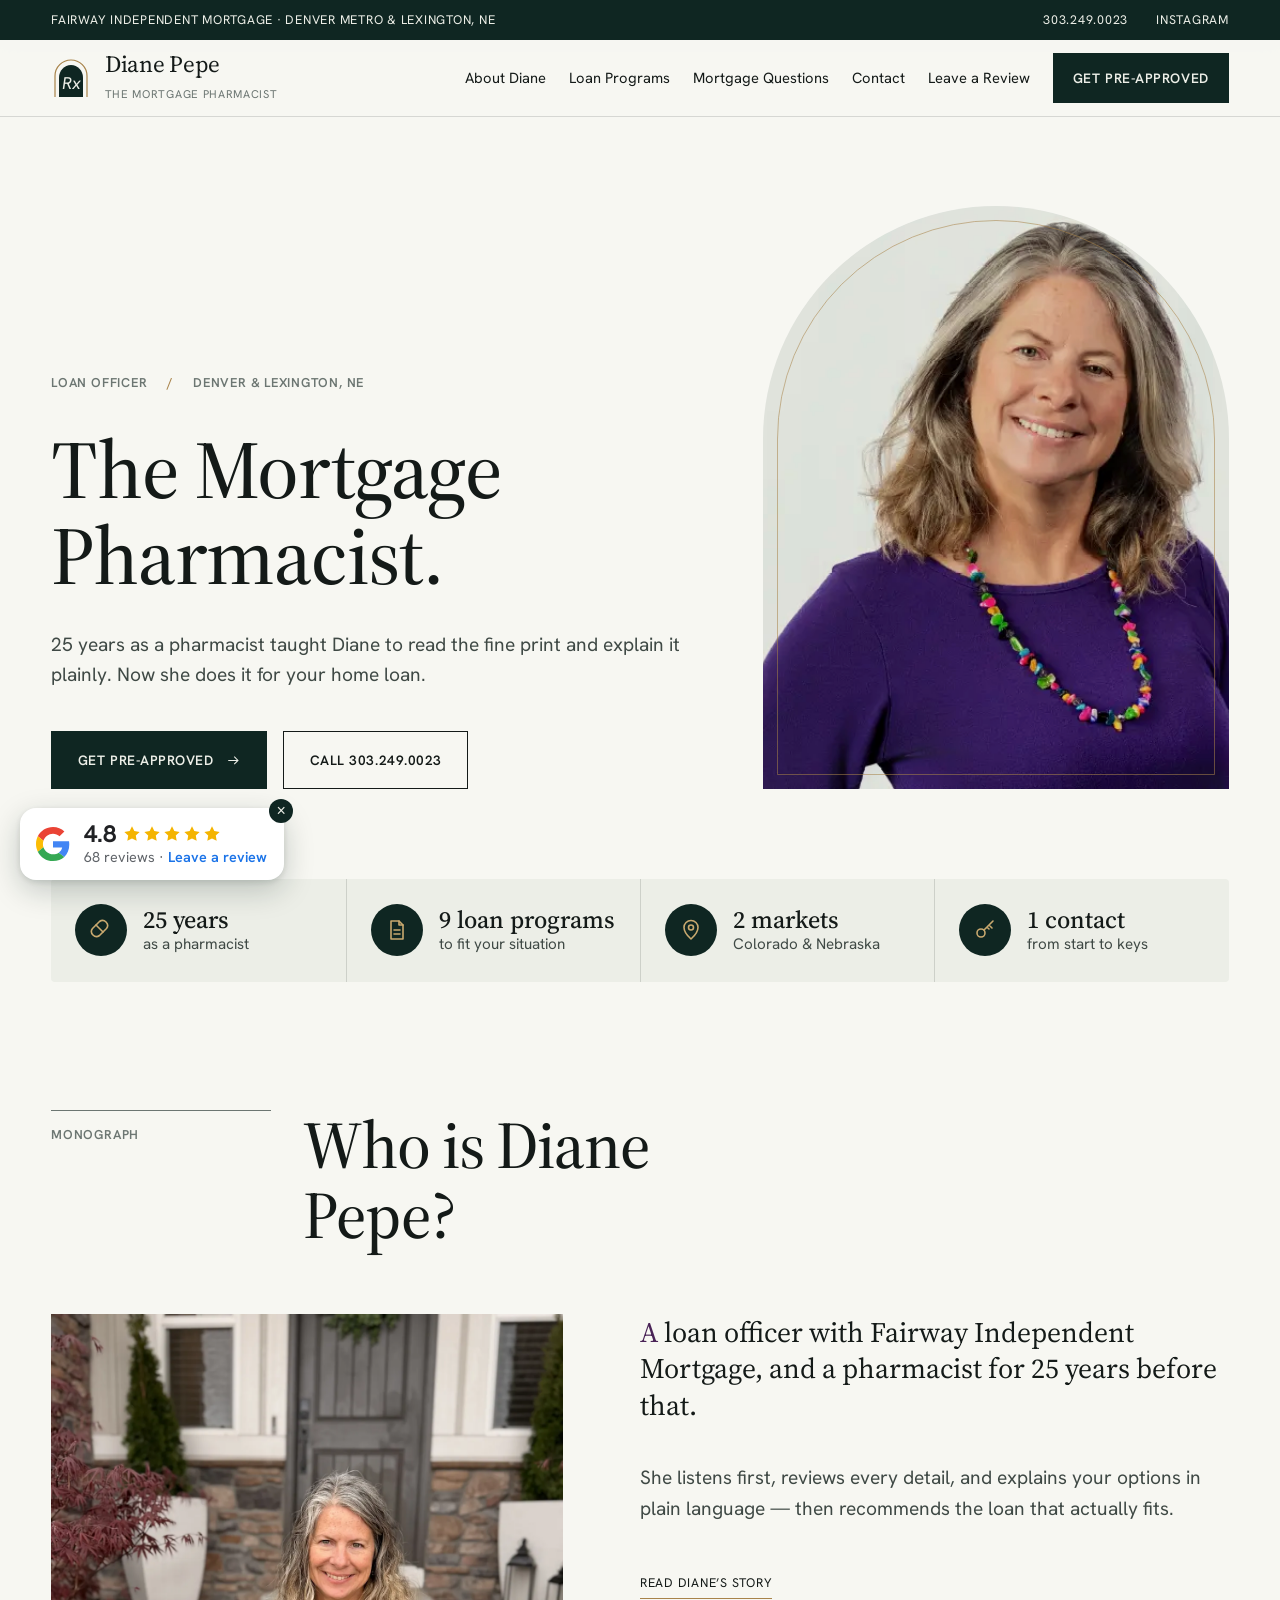
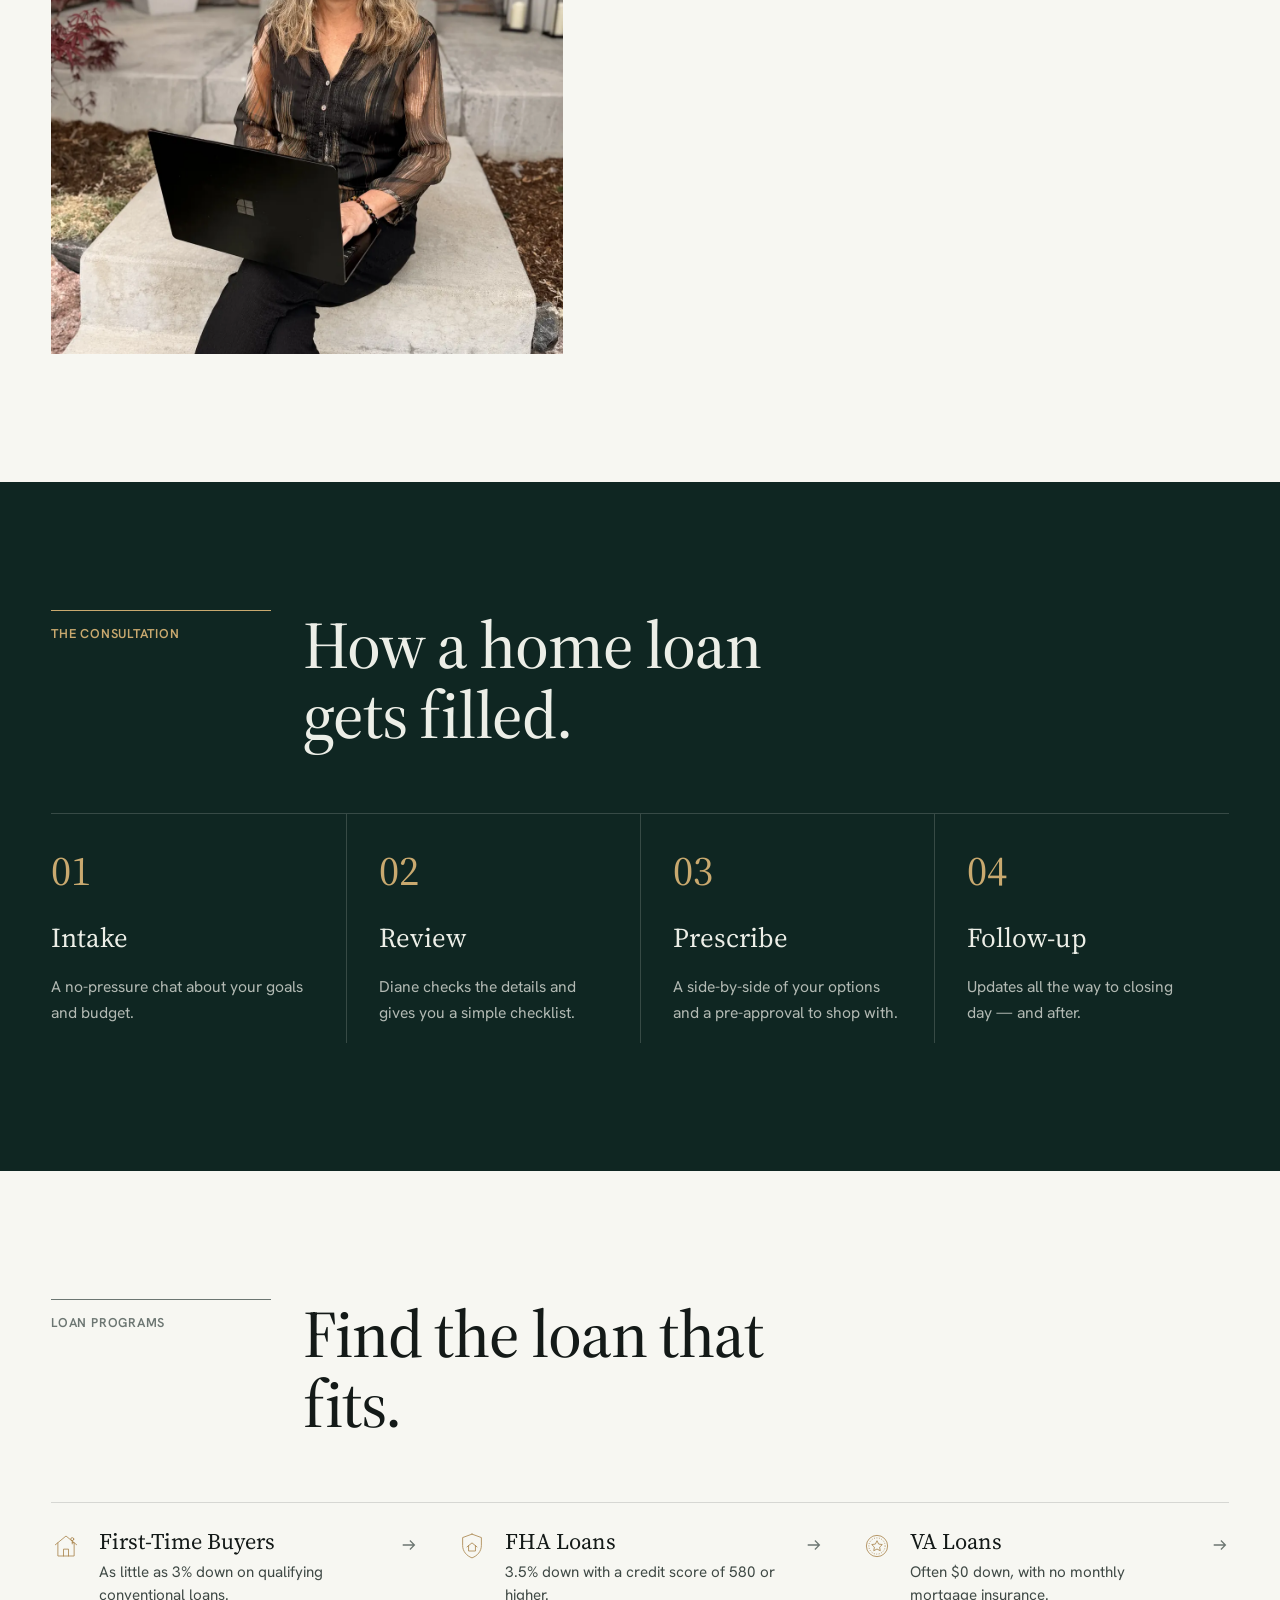
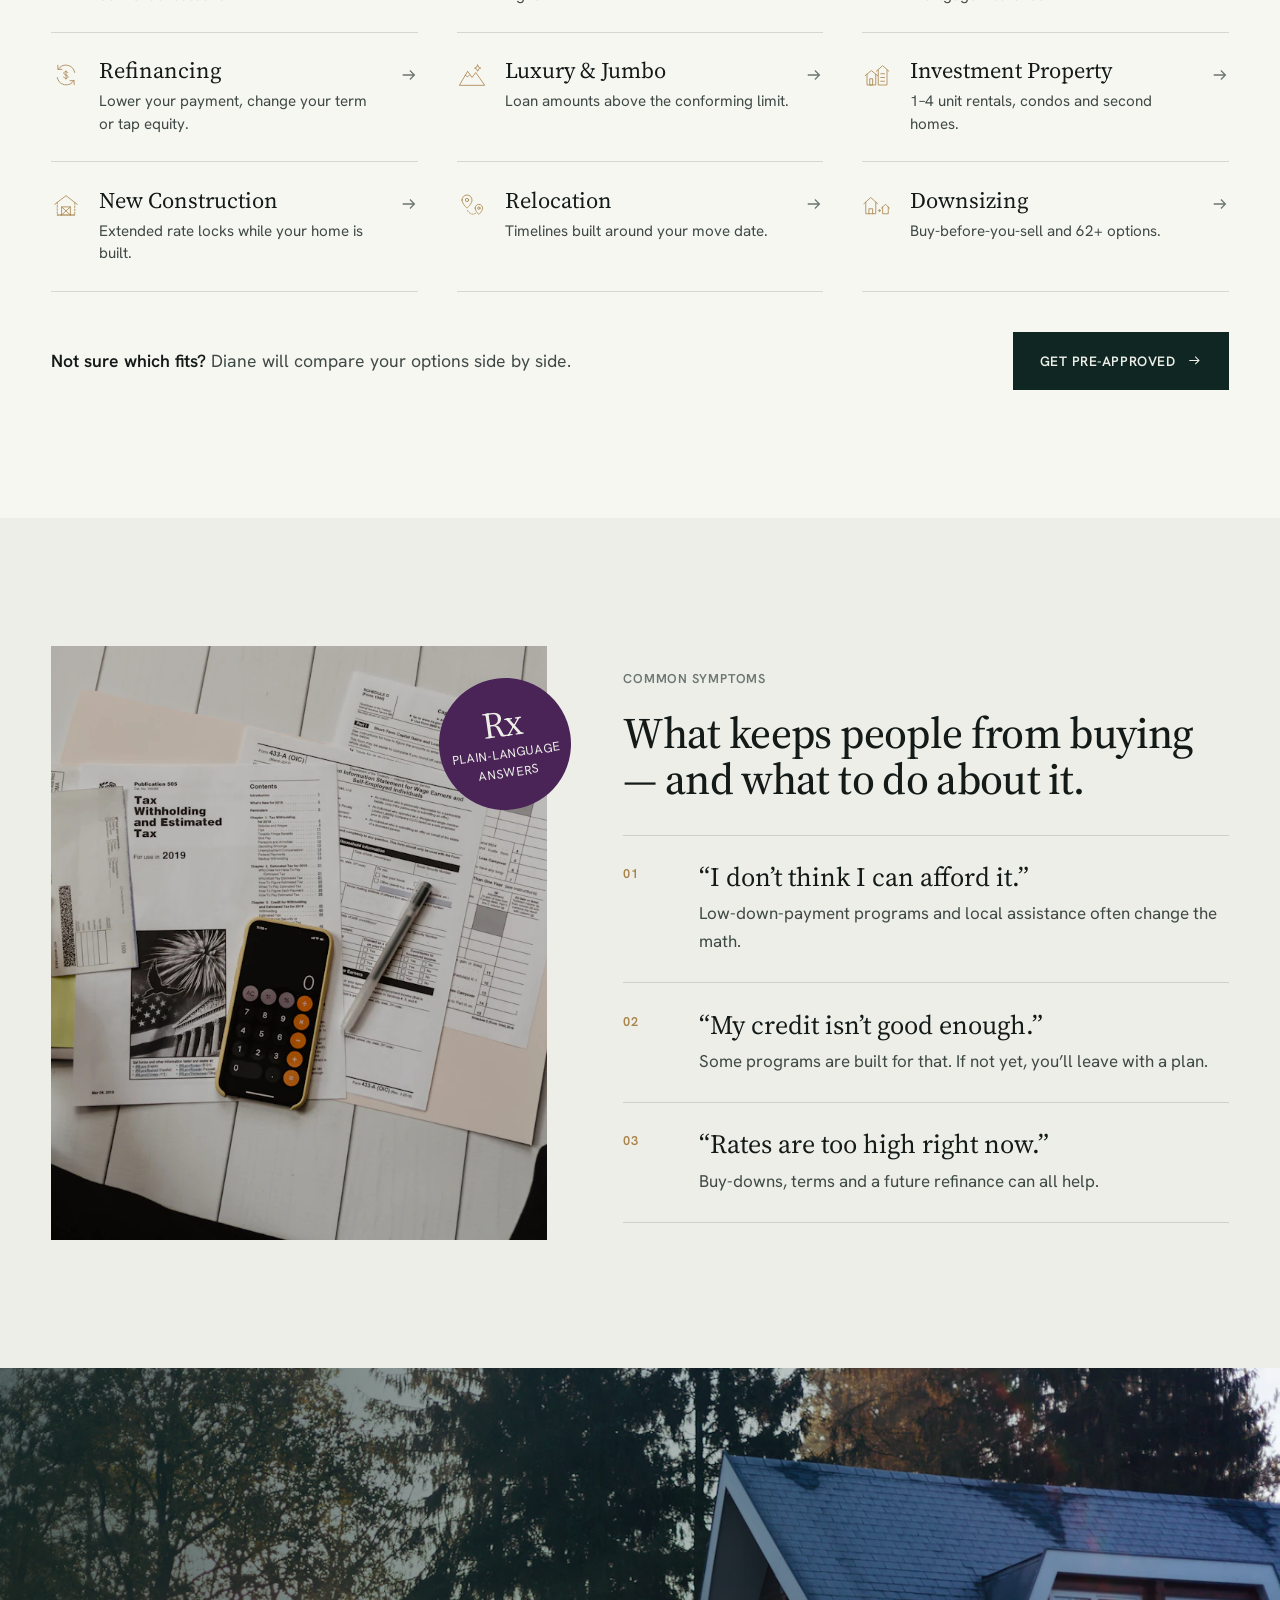
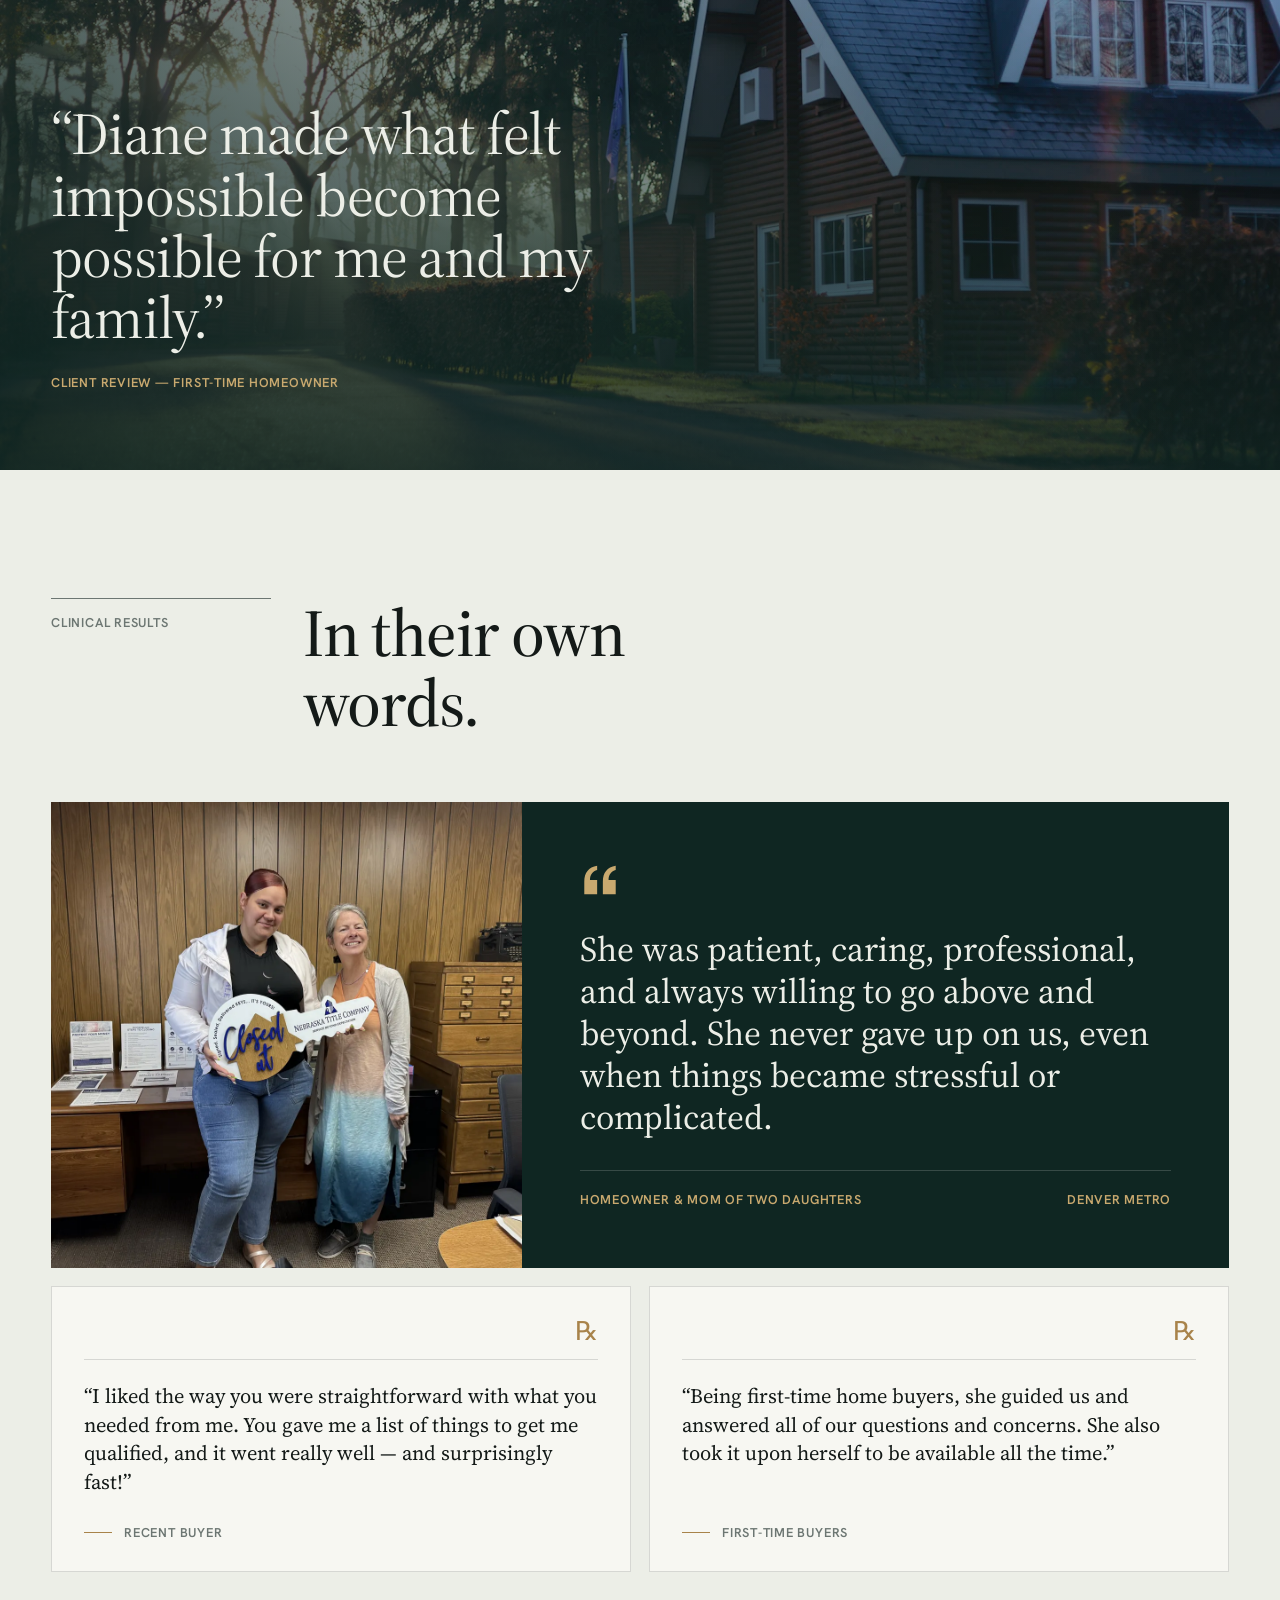
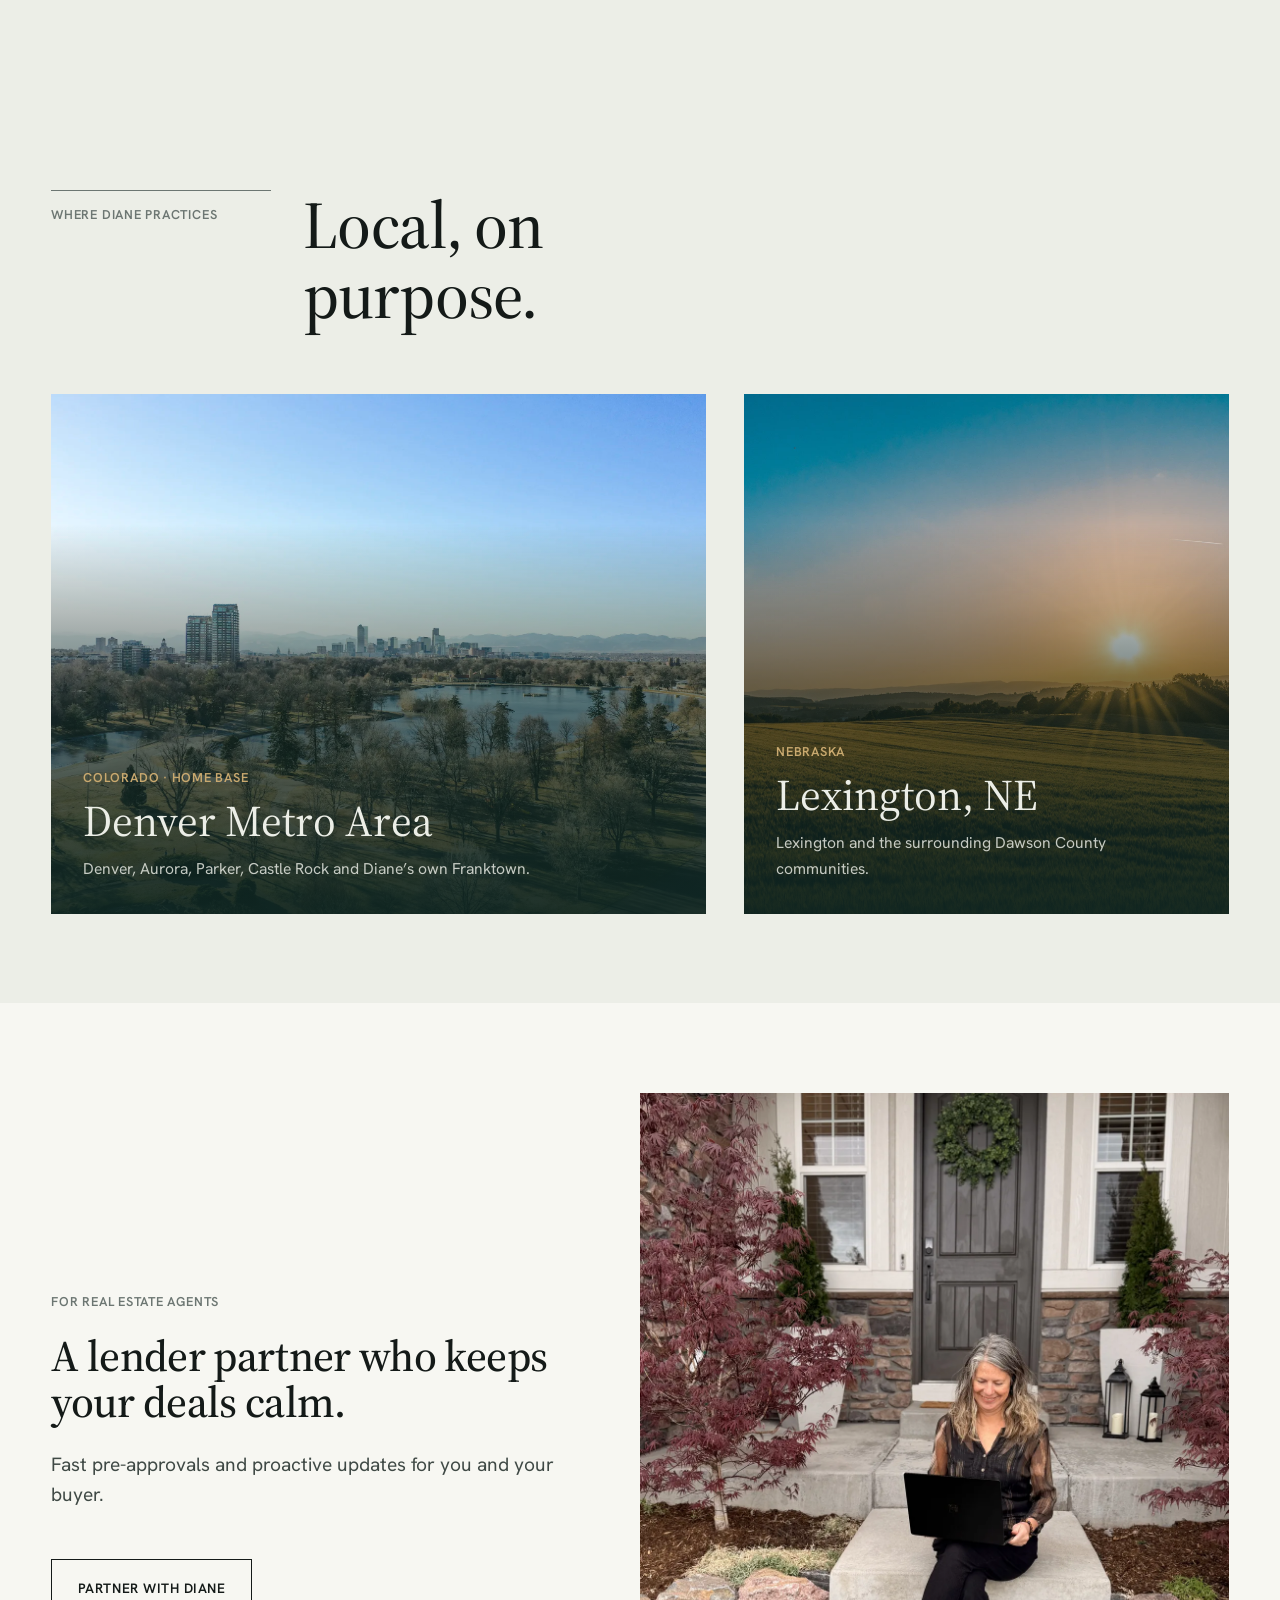
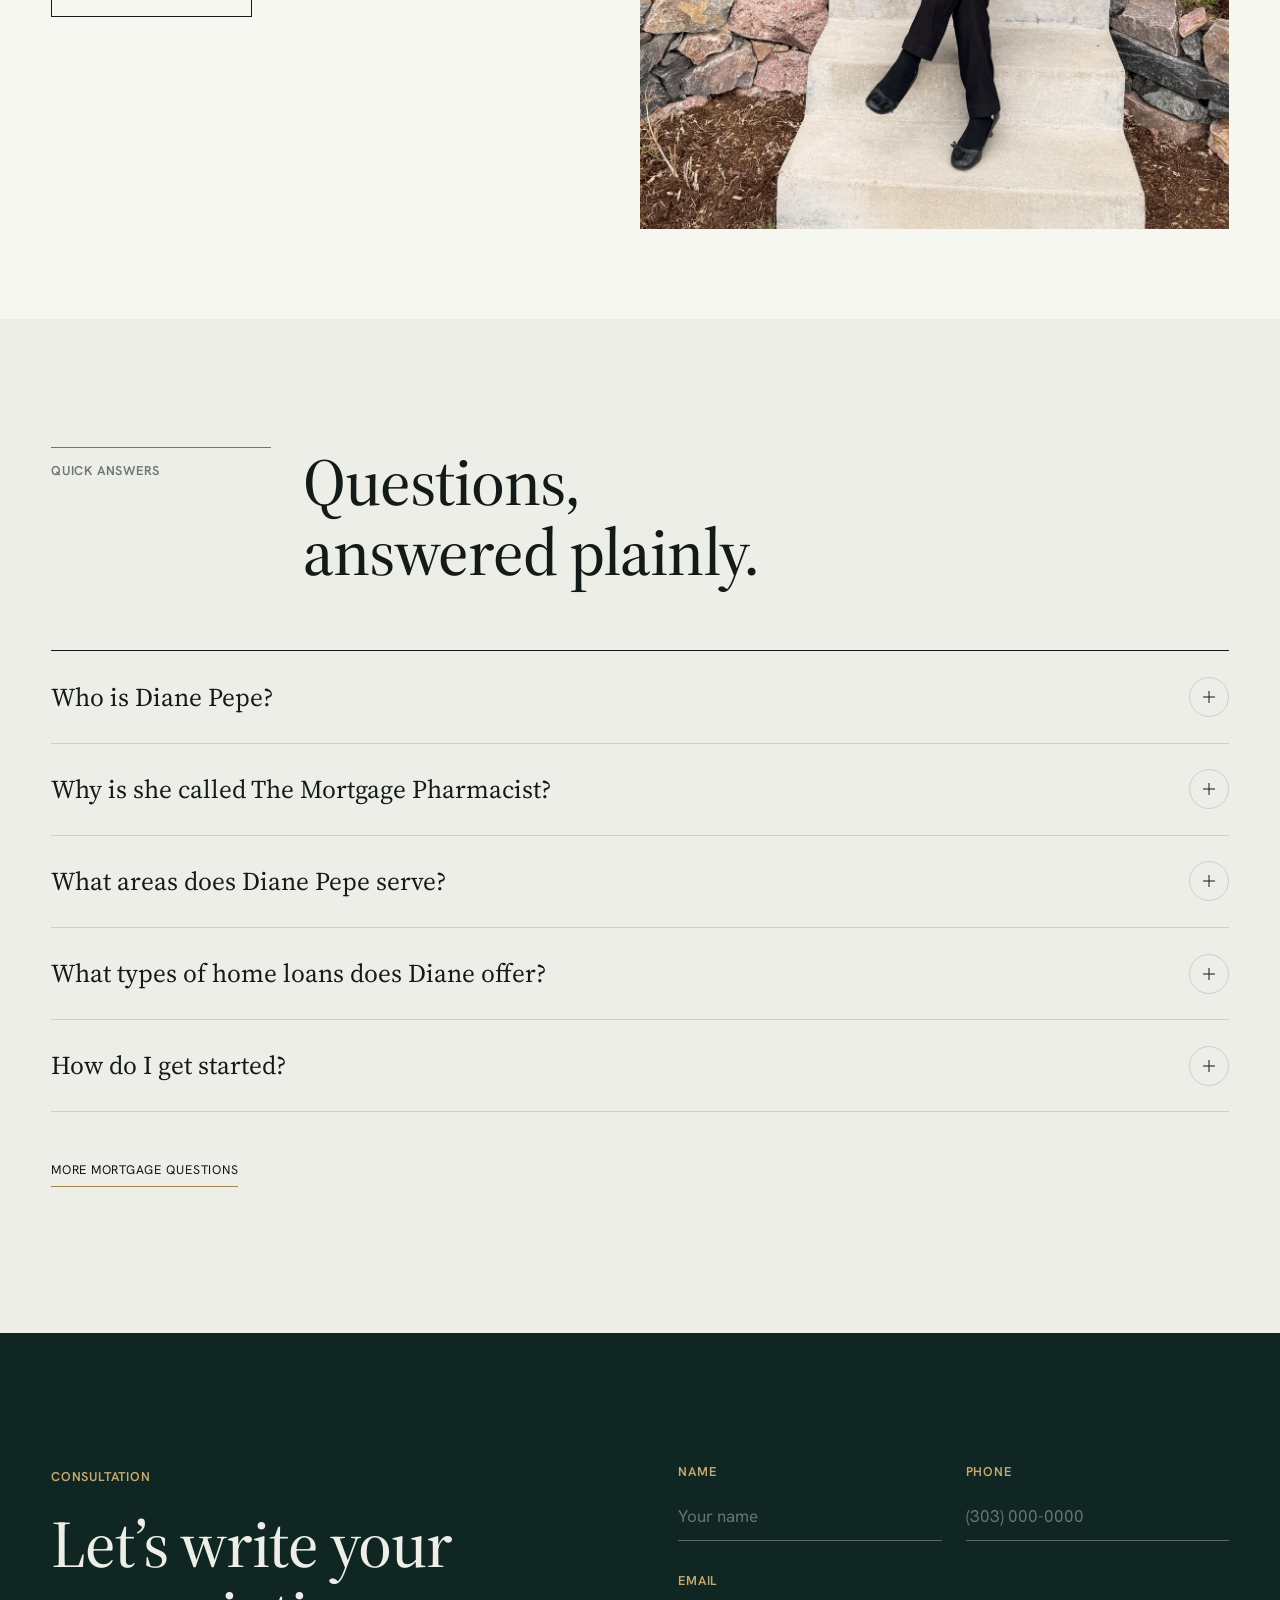
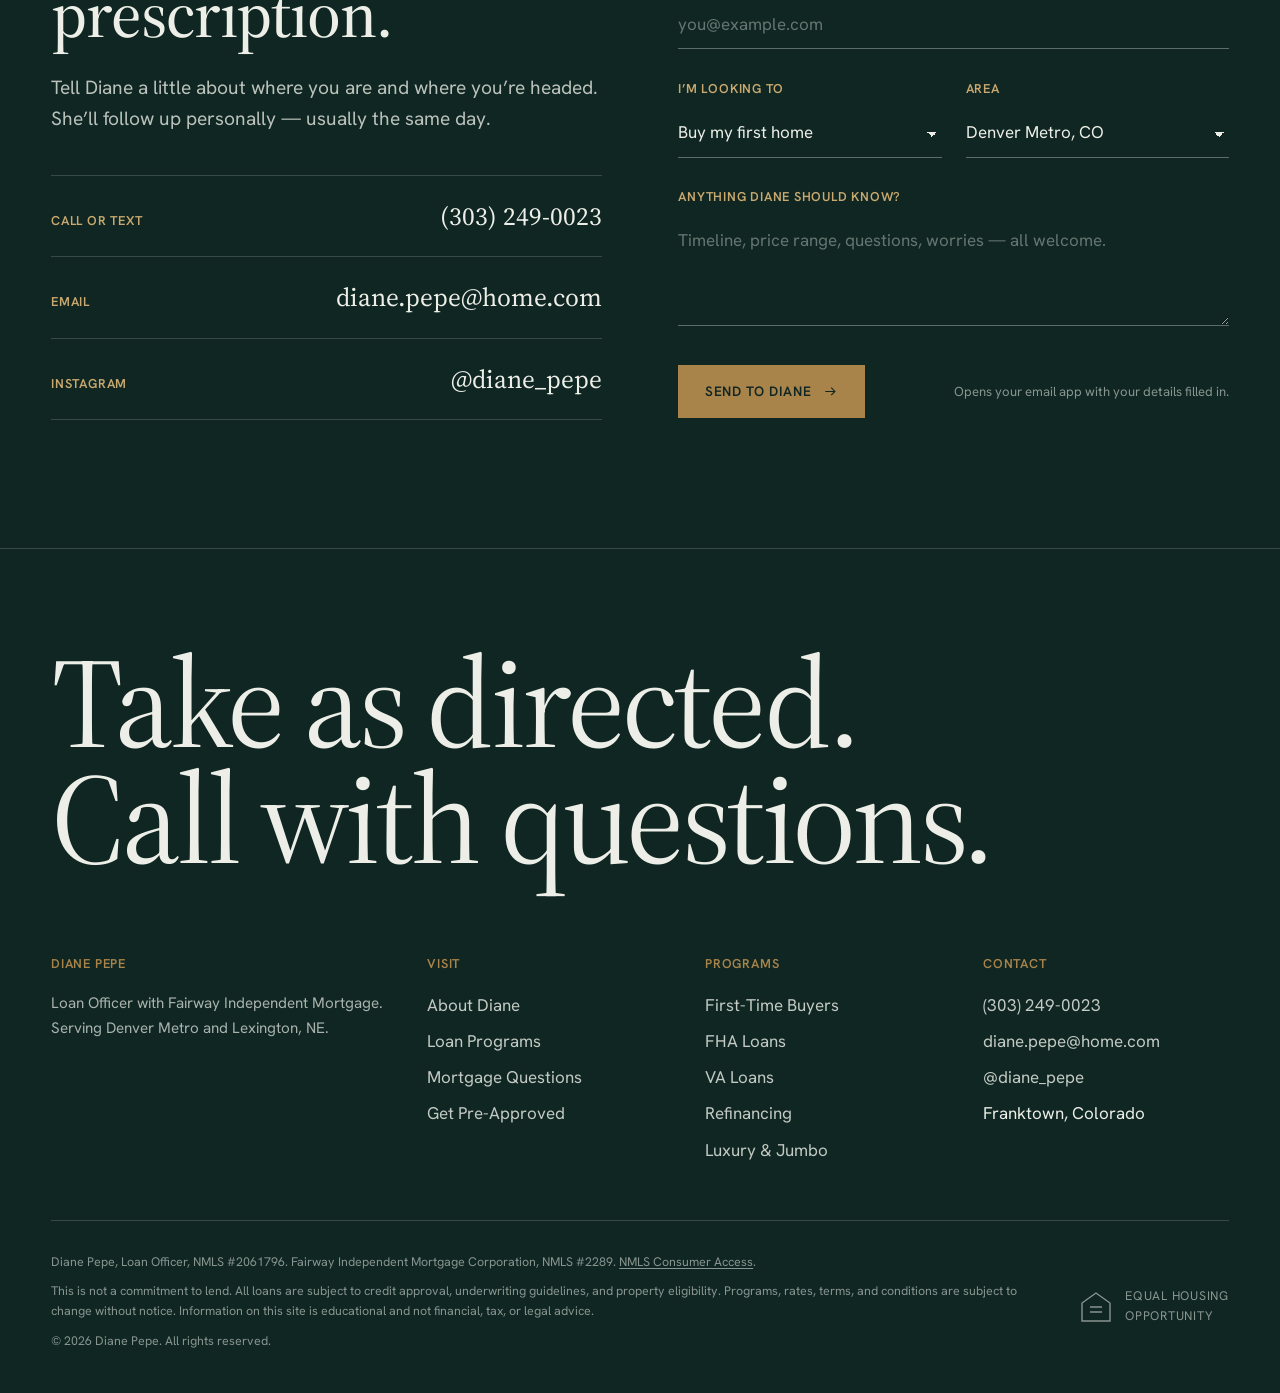
==== commit 6900acd3: "Simplify loan programs section and add icons to stat bar - Homepage loan programs: replace boxed car" ====
--- a/index.html
+++ b/index.html
@@ -204,10 +204,10 @@
   <section class="wrap" aria-label="At a glance">
     <div class="ledger">
       <ul>
-        <li><strong>25 years</strong><span class="label">as a pharmacist</span></li>
-        <li><strong>9 programs</strong><span class="label">in the formulary</span></li>
-        <li><strong>2 markets</strong><span class="label">Colorado &amp; Nebraska</span></li>
-        <li><strong>1 contact</strong><span class="label">from start to keys</span></li>
+        <li><span class="ledger__icon" aria-hidden="true"><svg viewBox="0 0 24 24" fill="none" stroke="currentColor" stroke-width="1.6" stroke-linecap="round" stroke-linejoin="round"><path d="M10.5 3.5a5 5 0 0 1 7 7l-7 7a5 5 0 0 1-7-7z"/><path d="M7 7l7 7"/></svg></span><span><strong>25 years</strong><span class="ledger__sub">as a pharmacist</span></span></li>
+        <li><span class="ledger__icon" aria-hidden="true"><svg viewBox="0 0 24 24" fill="none" stroke="currentColor" stroke-width="1.6" stroke-linecap="round" stroke-linejoin="round"><path d="M6 3h8l4 4v14H6z"/><path d="M14 3v4h4M9 12h6M9 16h6"/></svg></span><span><strong>9 loan programs</strong><span class="ledger__sub">to fit your situation</span></span></li>
+        <li><span class="ledger__icon" aria-hidden="true"><svg viewBox="0 0 24 24" fill="none" stroke="currentColor" stroke-width="1.6" stroke-linecap="round" stroke-linejoin="round"><path d="M12 21s-7-6.2-7-11.5a7 7 0 0 1 14 0C19 14.8 12 21 12 21z"/><circle cx="12" cy="9.5" r="2.5"/></svg></span><span><strong>2 markets</strong><span class="ledger__sub">Colorado &amp; Nebraska</span></span></li>
+        <li><span class="ledger__icon" aria-hidden="true"><svg viewBox="0 0 24 24" fill="none" stroke="currentColor" stroke-width="1.6" stroke-linecap="round" stroke-linejoin="round"><circle cx="8" cy="15" r="4"/><path d="M11 12l9-9M16 7l3 3M14 9l2 2"/></svg></span><span><strong>1 contact</strong><span class="ledger__sub">from start to keys</span></span></li>
       </ul>
     </div>
   </section>
@@ -266,99 +266,66 @@
     </div>
   </section>
 
-  <!-- Formulary -->
-  <section class="section section--bottle formulary-sec" id="programs" aria-labelledby="formulary-title">
+  <!-- Loan programs -->
+  <section class="section" id="programs" aria-labelledby="formulary-title">
     <div class="wrap">
       <div class="sec-head">
-        <span class="sec-head__num label">The Formulary</span>
+        <span class="sec-head__num label">Loan Programs</span>
         <div>
-          <h2 id="formulary-title" class="display h-lg">Loan programs, by indication.</h2>
-        </div>
-      </div>
-      <div class="formulary">
-        <a class="drug drug--feature" href="/loan-programs#first-time-buyers">
-          <div class="drug__photo"><img src="/assets/img/suburban-home.webp" loading="lazy" alt="A brick suburban home with a two-car garage and a green front lawn"></div>
-          <div class="drug__label">
-            <div class="drug__top"><span></span><span class="seal"><svg aria-hidden="true"><use href="/assets/img/icons.svg#i-first"/></svg></span></div>
-            <h3>First-Time Buyers</h3>
-            <p class="drug__dose">As little as 3% down on qualifying conventional loans.</p>
-            <span class="drug__more"><span>Learn more</span><svg viewBox="0 0 20 20" aria-hidden="true"><path d="M3 10h13M11 5l5 5-5 5" fill="none" stroke="currentColor" stroke-width="1.3"/></svg></span>
-          </div>
-        </a>
-        <a class="drug drug--fha" href="/loan-programs#fha">
-          <div class="drug__label">
-            <div class="drug__top"><span></span><span class="seal"><svg aria-hidden="true"><use href="/assets/img/icons.svg#i-fha"/></svg></span></div>
-            <h3>FHA Loans</h3>
-            <p class="drug__dose">3.5% down with a credit score of 580 or higher.</p>
-            <span class="drug__more"><span>Learn more</span><svg viewBox="0 0 20 20" aria-hidden="true"><path d="M3 10h13M11 5l5 5-5 5" fill="none" stroke="currentColor" stroke-width="1.3"/></svg></span>
-          </div>
-        </a>
-        <a class="drug drug--va" href="/loan-programs#va">
-          <div class="drug__label">
-            <div class="drug__top"><span></span><span class="seal"><svg aria-hidden="true"><use href="/assets/img/icons.svg#i-va"/></svg></span></div>
-            <h3>VA Loans</h3>
-            <p class="drug__dose">Often $0 down, with no monthly mortgage insurance.</p>
-            <span class="drug__more"><span>Learn more</span><svg viewBox="0 0 20 20" aria-hidden="true"><path d="M3 10h13M11 5l5 5-5 5" fill="none" stroke="currentColor" stroke-width="1.3"/></svg></span>
-          </div>
-        </a>
-        <a class="drug drug--refi" href="/loan-programs#refinance">
-          <div class="drug__label">
-            <div class="drug__top"><span></span><span class="seal"><svg aria-hidden="true"><use href="/assets/img/icons.svg#i-refi"/></svg></span></div>
-            <h3>Refinancing</h3>
-            <p class="drug__dose">Rate-and-term, cash-out, FHA streamline and VA IRRRL.</p>
-            <span class="drug__more"><span>Learn more</span><svg viewBox="0 0 20 20" aria-hidden="true"><path d="M3 10h13M11 5l5 5-5 5" fill="none" stroke="currentColor" stroke-width="1.3"/></svg></span>
-          </div>
-        </a>
-        <a class="drug drug--jumbo" href="/loan-programs#jumbo">
-          <div class="drug__photo"><img src="/assets/img/modern-home.webp" loading="lazy" alt="A modern luxury home glowing at dusk beneath a large tree"></div>
-          <div class="drug__label">
-            <div class="drug__top"><span></span><span class="seal"><svg aria-hidden="true"><use href="/assets/img/icons.svg#i-jumbo"/></svg></span></div>
-            <h3>Luxury &amp; Jumbo</h3>
-            <p class="drug__dose">Loan amounts above the annual conforming limit.</p>
-            <span class="drug__more"><span>Learn more</span><svg viewBox="0 0 20 20" aria-hidden="true"><path d="M3 10h13M11 5l5 5-5 5" fill="none" stroke="currentColor" stroke-width="1.3"/></svg></span>
-          </div>
-        </a>
-        <a class="drug drug--inv" href="/loan-programs#investment">
-          <div class="drug__label">
-            <div class="drug__top"><span></span><span class="seal"><svg aria-hidden="true"><use href="/assets/img/icons.svg#i-invest"/></svg></span></div>
-            <h3>Investment Property</h3>
-            <p class="drug__dose">1&ndash;4 unit rentals, condos and second homes.</p>
-            <span class="drug__more"><span>Learn more</span><svg viewBox="0 0 20 20" aria-hidden="true"><path d="M3 10h13M11 5l5 5-5 5" fill="none" stroke="currentColor" stroke-width="1.3"/></svg></span>
-          </div>
-        </a>
-        <a class="drug drug--build" href="/loan-programs#new-construction">
-          <div class="drug__label">
-            <div class="drug__top"><span></span><span class="seal"><svg aria-hidden="true"><use href="/assets/img/icons.svg#i-build"/></svg></span></div>
-            <h3>New Construction</h3>
-            <p class="drug__dose">Extended rate locks while your home is built.</p>
-            <span class="drug__more"><span>Learn more</span><svg viewBox="0 0 20 20" aria-hidden="true"><path d="M3 10h13M11 5l5 5-5 5" fill="none" stroke="currentColor" stroke-width="1.3"/></svg></span>
-          </div>
-        </a>
-        <a class="drug drug--move" href="/loan-programs#relocation">
-          <div class="drug__label">
-            <div class="drug__top"><span></span><span class="seal"><svg aria-hidden="true"><use href="/assets/img/icons.svg#i-move"/></svg></span></div>
-            <h3>Relocation</h3>
-            <p class="drug__dose">Timelines built around your move date.</p>
-            <span class="drug__more"><span>Learn more</span><svg viewBox="0 0 20 20" aria-hidden="true"><path d="M3 10h13M11 5l5 5-5 5" fill="none" stroke="currentColor" stroke-width="1.3"/></svg></span>
-          </div>
-        </a>
-        <a class="drug drug--down" href="/loan-programs#downsizing">
-          <div class="drug__label">
-            <div class="drug__top"><span></span><span class="seal"><svg aria-hidden="true"><use href="/assets/img/icons.svg#i-down"/></svg></span></div>
-            <h3>Downsizing</h3>
-            <p class="drug__dose">Buy-before-you-sell and 62+ reverse-for-purchase options.</p>
-            <span class="drug__more"><span>Learn more</span><svg viewBox="0 0 20 20" aria-hidden="true"><path d="M3 10h13M11 5l5 5-5 5" fill="none" stroke="currentColor" stroke-width="1.3"/></svg></span>
-          </div>
-        </a>
-        <div class="drug drug--cta">
-          <div class="drug__label">
-            <span class="rx">&#8478;</span>
-            <h3>Not sure which fits?</h3>
-            <p>Diane will compare your options side by side.</p>
-            <a class="btn btn--brass" href="https://fairway.tidalwave.ai/signup/eywp9v" target="_blank" rel="noopener">Get Pre-Approved
-              <svg viewBox="0 0 20 20" aria-hidden="true"><path d="M3 10h13M11 5l5 5-5 5" fill="none" stroke="currentColor" stroke-width="1.4"/></svg></a>
-          </div>
-        </div>
+          <h2 id="formulary-title" class="display h-lg">Find the loan that fits.</h2>
+        </div>
+      </div>
+      <ul class="progs">
+        <li><a class="prog" href="/loan-programs#first-time-buyers">
+          <svg class="prog__icon" aria-hidden="true"><use href="/assets/img/icons.svg#i-first"/></svg>
+          <span class="prog__body"><span class="prog__name">First-Time Buyers</span><span class="prog__fact">As little as 3% down on qualifying conventional loans.</span></span>
+          <svg class="prog__arrow" viewBox="0 0 20 20" aria-hidden="true"><path d="M3 10h13M11 5l5 5-5 5" fill="none" stroke="currentColor" stroke-width="1.4"/></svg>
+        </a></li>
+        <li><a class="prog" href="/loan-programs#fha">
+          <svg class="prog__icon" aria-hidden="true"><use href="/assets/img/icons.svg#i-fha"/></svg>
+          <span class="prog__body"><span class="prog__name">FHA Loans</span><span class="prog__fact">3.5% down with a credit score of 580 or higher.</span></span>
+          <svg class="prog__arrow" viewBox="0 0 20 20" aria-hidden="true"><path d="M3 10h13M11 5l5 5-5 5" fill="none" stroke="currentColor" stroke-width="1.4"/></svg>
+        </a></li>
+        <li><a class="prog" href="/loan-programs#va">
+          <svg class="prog__icon" aria-hidden="true"><use href="/assets/img/icons.svg#i-va"/></svg>
+          <span class="prog__body"><span class="prog__name">VA Loans</span><span class="prog__fact">Often $0 down, with no monthly mortgage insurance.</span></span>
+          <svg class="prog__arrow" viewBox="0 0 20 20" aria-hidden="true"><path d="M3 10h13M11 5l5 5-5 5" fill="none" stroke="currentColor" stroke-width="1.4"/></svg>
+        </a></li>
+        <li><a class="prog" href="/loan-programs#refinance">
+          <svg class="prog__icon" aria-hidden="true"><use href="/assets/img/icons.svg#i-refi"/></svg>
+          <span class="prog__body"><span class="prog__name">Refinancing</span><span class="prog__fact">Lower your payment, change your term or tap equity.</span></span>
+          <svg class="prog__arrow" viewBox="0 0 20 20" aria-hidden="true"><path d="M3 10h13M11 5l5 5-5 5" fill="none" stroke="currentColor" stroke-width="1.4"/></svg>
+        </a></li>
+        <li><a class="prog" href="/loan-programs#jumbo">
+          <svg class="prog__icon" aria-hidden="true"><use href="/assets/img/icons.svg#i-jumbo"/></svg>
+          <span class="prog__body"><span class="prog__name">Luxury &amp; Jumbo</span><span class="prog__fact">Loan amounts above the conforming limit.</span></span>
+          <svg class="prog__arrow" viewBox="0 0 20 20" aria-hidden="true"><path d="M3 10h13M11 5l5 5-5 5" fill="none" stroke="currentColor" stroke-width="1.4"/></svg>
+        </a></li>
+        <li><a class="prog" href="/loan-programs#investment">
+          <svg class="prog__icon" aria-hidden="true"><use href="/assets/img/icons.svg#i-invest"/></svg>
+          <span class="prog__body"><span class="prog__name">Investment Property</span><span class="prog__fact">1&ndash;4 unit rentals, condos and second homes.</span></span>
+          <svg class="prog__arrow" viewBox="0 0 20 20" aria-hidden="true"><path d="M3 10h13M11 5l5 5-5 5" fill="none" stroke="currentColor" stroke-width="1.4"/></svg>
+        </a></li>
+        <li><a class="prog" href="/loan-programs#new-construction">
+          <svg class="prog__icon" aria-hidden="true"><use href="/assets/img/icons.svg#i-build"/></svg>
+          <span class="prog__body"><span class="prog__name">New Construction</span><span class="prog__fact">Extended rate locks while your home is built.</span></span>
+          <svg class="prog__arrow" viewBox="0 0 20 20" aria-hidden="true"><path d="M3 10h13M11 5l5 5-5 5" fill="none" stroke="currentColor" stroke-width="1.4"/></svg>
+        </a></li>
+        <li><a class="prog" href="/loan-programs#relocation">
+          <svg class="prog__icon" aria-hidden="true"><use href="/assets/img/icons.svg#i-move"/></svg>
+          <span class="prog__body"><span class="prog__name">Relocation</span><span class="prog__fact">Timelines built around your move date.</span></span>
+          <svg class="prog__arrow" viewBox="0 0 20 20" aria-hidden="true"><path d="M3 10h13M11 5l5 5-5 5" fill="none" stroke="currentColor" stroke-width="1.4"/></svg>
+        </a></li>
+        <li><a class="prog" href="/loan-programs#downsizing">
+          <svg class="prog__icon" aria-hidden="true"><use href="/assets/img/icons.svg#i-down"/></svg>
+          <span class="prog__body"><span class="prog__name">Downsizing</span><span class="prog__fact">Buy-before-you-sell and 62+ options.</span></span>
+          <svg class="prog__arrow" viewBox="0 0 20 20" aria-hidden="true"><path d="M3 10h13M11 5l5 5-5 5" fill="none" stroke="currentColor" stroke-width="1.4"/></svg>
+        </a></li>
+      </ul>
+      <div class="progs__cta">
+        <p><strong>Not sure which fits?</strong> Diane will compare your options side by side.</p>
+        <a class="btn btn--solid" href="https://fairway.tidalwave.ai/signup/eywp9v" target="_blank" rel="noopener">Get Pre-Approved
+          <svg viewBox="0 0 20 20" aria-hidden="true"><path d="M3 10h13M11 5l5 5-5 5" fill="none" stroke="currentColor" stroke-width="1.4"/></svg></a>
       </div>
     </div>
   </section>
--- a/assets/css/site.css
+++ b/assets/css/site.css
@@ -251,18 +251,24 @@
 
 /* ---------- Ledger strip ---------- */
 
-.ledger { border-top: 1px solid var(--ink); border-bottom: 1px solid var(--ink); }
+.ledger { background: var(--chalk); border-radius: 4px; }
 .ledger ul { display: grid; grid-template-columns: repeat(4, 1fr); }
-.ledger li { padding: 1.6rem 1.5rem 1.5rem; border-left: 1px solid var(--rule); }
-.ledger li:first-child { border-left: 0; padding-left: 0; }
-.ledger strong { display: block; font-family: var(--f-display); font-weight: 400; font-size: clamp(1.6rem, 2.6vw, 2.3rem); line-height: 1.05; margin-bottom: .35rem; }
-@media (max-width: 860px) {
+.ledger li { display: flex; align-items: center; gap: 1rem; padding: 1.6rem 1.5rem; }
+.ledger li + li { border-left: 1px solid var(--rule); }
+.ledger__icon { flex: none; width: 52px; height: 52px; border-radius: 50%; background: var(--bottle); color: var(--brass-lt); display: grid; place-items: center; }
+.ledger__icon svg { width: 24px; height: 24px; }
+.ledger strong { display: block; font-family: var(--f-display); font-weight: 500; font-size: clamp(1.3rem, 1.9vw, 1.6rem); line-height: 1.15; }
+.ledger__sub { display: block; font-size: .95rem; color: var(--ink-soft); line-height: 1.4; }
+@media (max-width: 1000px) {
   .ledger ul { grid-template-columns: 1fr 1fr; }
-  .ledger li:nth-child(3) { border-left: 0; padding-left: 0; }
+  .ledger li:nth-child(3) { border-left: 0; }
   .ledger li:nth-child(n+3) { border-top: 1px solid var(--rule); }
-  .ledger li { padding: 1.25rem 1rem 1.2rem; }
-  .ledger strong { font-size: 1.45rem; white-space: nowrap; }
-  .ledger .label { font-size: .78rem; letter-spacing: .06em; }
+}
+@media (max-width: 560px) {
+  .ledger ul { grid-template-columns: 1fr; }
+  .ledger li + li { border-left: 0; border-top: 1px solid var(--rule); }
+  .ledger li { padding: 1.1rem 1.25rem; }
+  .ledger__icon { width: 44px; height: 44px; }
 }
 
 /* ---------- Sections ---------- */
@@ -319,115 +325,24 @@
   .process li + li { border-top: 1px solid var(--rule-lt); margin-top: 2rem; }
 }
 
-/* ---------- Formulary (loan programs) ---------- */
-
-.formulary-sec { position: relative; overflow: hidden; }
-.formulary-sec::before {
-  content: ""; position: absolute; right: -14vw; top: -10vw; width: 48vw; height: 48vw; border-radius: 50%;
-  border: 1px solid rgba(201,169,111,.16); pointer-events: none;
-}
-.formulary-sec::after {
-  content: ""; position: absolute; right: -8vw; top: -4vw; width: 36vw; height: 36vw; border-radius: 50%;
-  border: 1px solid rgba(201,169,111,.1); pointer-events: none;
-}
-.formulary-sec .wrap { position: relative; z-index: 1; }
-
-.formulary {
-  display: grid; gap: 18px;
-  grid-template-columns: repeat(3, minmax(0, 1fr));
-  grid-template-areas:
-    "ft ft fha"
-    "va refi jumbo"
-    "inv build jumbo"
-    "move down cta";
-}
-.drug--feature { grid-area: ft; }
-.drug--fha { grid-area: fha; }
-.drug--va { grid-area: va; }
-.drug--refi { grid-area: refi; }
-.drug--jumbo { grid-area: jumbo; }
-.drug--inv { grid-area: inv; }
-.drug--build { grid-area: build; }
-.drug--move { grid-area: move; }
-.drug--down { grid-area: down; }
-.drug--cta { grid-area: cta; }
-
-.drug {
-  position: relative; display: flex; flex-direction: column;
-  background: #f4f2ea; color: var(--ink);
-  padding: 9px; text-decoration: none;
-  box-shadow: 0 1px 0 rgba(0,0,0,.25), 0 22px 40px -28px rgba(0,0,0,.6);
-  transition: transform .5s var(--ease), box-shadow .5s var(--ease);
-}
-a.drug:hover { transform: translateY(-5px); box-shadow: 0 1px 0 rgba(0,0,0,.25), 0 34px 50px -30px rgba(0,0,0,.75); }
-
-.drug__label {
-  position: relative; flex: 1; display: flex; flex-direction: column;
-  border: 3px double rgba(20,26,24,.42);
-  padding: 1.6rem 1.6rem 1.4rem;
-}
-.drug__top { display: flex; justify-content: space-between; align-items: flex-start; gap: 1rem; margin-bottom: 1.6rem; }
-.drug__top .label { padding-top: .35rem; }
-.seal {
-  flex: none; width: 58px; height: 58px; border-radius: 50%;
-  border: 1px solid var(--brass); color: var(--brass);
-  display: grid; place-items: center; position: relative;
-  transition: background .45s var(--ease), color .45s var(--ease);
-}
-.seal::after { content: ""; position: absolute; inset: 4px; border-radius: 50%; border: 1px dashed rgba(168,131,74,.45); }
-.seal svg { width: 30px; height: 30px; }
-a.drug:hover .seal { background: var(--bottle); color: var(--brass-lt); }
-
-.drug h3 { font-family: var(--f-display); font-size: clamp(1.75rem, 2.3vw, 2.2rem); line-height: 1.02; margin-bottom: 1rem; }
-.drug__ind { font-size: .95rem; color: var(--ink-soft); margin: 0 0 1.4rem; }
-.drug__ind b { font-family: var(--f-mono); font-weight: 400; font-size: .78rem; letter-spacing: .06em; text-transform: uppercase; color: var(--brass); display: block; margin-bottom: .4rem; }
-.drug__dose {
-  margin: auto 0 1.2rem; padding: .85rem 1rem; background: var(--chalk-2);
-  font-size: .98rem; line-height: 1.45; font-weight: 500; color: var(--ink);
-}
-.drug__dose .label { display: block; font-style: normal; font-size: .78rem; margin-bottom: .3rem; color: var(--aubergine); }
-.drug__more {
-  font-family: var(--f-mono); font-size: .78rem; letter-spacing: .06em; text-transform: uppercase;
-  display: flex; justify-content: space-between; align-items: center;
-  border-top: 1px solid var(--rule); padding-top: .95rem;
-}
-.drug__more svg { width: 18px; height: 18px; transition: transform .4s var(--ease); }
-a.drug:hover .drug__more { color: var(--aubergine); }
-a.drug:hover .drug__more svg { transform: translateX(5px); }
-
-/* Photo cards */
-.drug__photo { position: relative; overflow: hidden; background: var(--bottle-3); }
-.drug__photo img { width: 100%; height: 100%; object-fit: cover; transition: transform 1.4s var(--ease); }
-a.drug:hover .drug__photo img { transform: scale(1.05); }
-.drug--feature { flex-direction: row; gap: 9px; }
-.drug--feature .drug__photo { flex: 1.05; min-height: 100%; }
-.drug--feature .drug__label { flex: 1; }
-.drug--feature h3 { font-size: clamp(2.2rem, 3.2vw, 3rem); }
-.drug--jumbo { gap: 9px; }
-.drug--jumbo .drug__photo { flex: 1; min-height: 300px; }
-.drug--jumbo .drug__label { flex: none; }
-
-/* CTA card */
-.drug--cta { background: var(--brass); }
-.drug--cta .drug__label { border-color: rgba(15,38,34,.5); justify-content: center; color: var(--bottle); }
-.drug--cta .rx { font-size: 3.4rem; line-height: 1; margin-bottom: .6rem; }
-.drug--cta h3 { margin-bottom: .75rem; }
-.drug--cta p { font-size: .98rem; color: rgba(15,38,34,.82); margin-bottom: 1.5rem; }
-.drug--cta .btn--brass { background: var(--bottle); border-color: var(--bottle); color: var(--chalk); align-self: flex-start; }
-.drug--cta .btn--brass:hover { background: var(--aubergine); border-color: var(--aubergine); }
-
-@media (max-width: 1080px) {
-  .formulary {
-    grid-template-columns: repeat(2, minmax(0, 1fr));
-    grid-template-areas: "ft ft" "fha va" "refi jumbo" "inv jumbo" "build move" "down cta";
-  }
-}
-@media (max-width: 720px) {
-  .formulary { grid-template-columns: 1fr; grid-template-areas: "ft" "fha" "va" "refi" "jumbo" "inv" "build" "move" "down" "cta"; gap: 14px; }
-  .drug--feature { flex-direction: column; }
-  .drug--feature .drug__photo, .drug--jumbo .drug__photo { height: 220px; min-height: 0; flex: none; }
-  .drug__label { padding: 1.35rem 1.2rem 1.2rem; }
-}
+/* ---------- Loan programs (homepage list) ---------- */
+
+.progs { display: grid; grid-template-columns: repeat(3, minmax(0, 1fr)); column-gap: clamp(1.5rem, 3vw, 3rem); border-top: 1px solid var(--rule); }
+.prog {
+  display: grid; grid-template-columns: 32px 1fr 18px; gap: 1rem; align-items: start;
+  padding: 1.6rem 0; border-bottom: 1px solid var(--rule); text-decoration: none; color: var(--ink); height: 100%;
+}
+.prog__icon { width: 30px; height: 30px; color: var(--brass); margin-top: .1rem; }
+.prog__name { display: block; font-family: var(--f-display); font-size: 1.4rem; line-height: 1.2; margin-bottom: .3rem; }
+.prog__fact { display: block; font-size: .95rem; line-height: 1.5; color: var(--ink-soft); }
+.prog__arrow { width: 18px; height: 18px; margin-top: .45rem; color: var(--ink-mute); transition: transform .35s var(--ease), color .35s var(--ease); }
+.prog:hover .prog__name { color: var(--bottle-3); }
+.prog:hover .prog__arrow { transform: translateX(4px); color: var(--brass); }
+.progs__cta { margin-top: 2.5rem; display: flex; flex-wrap: wrap; align-items: center; justify-content: space-between; gap: 1.25rem 2rem; }
+.progs__cta p { margin: 0; font-size: 1.1rem; color: var(--ink-soft); }
+.progs__cta strong { color: var(--ink); font-weight: 600; }
+@media (max-width: 1000px) { .progs { grid-template-columns: repeat(2, minmax(0, 1fr)); } }
+@media (max-width: 640px) { .progs { grid-template-columns: 1fr; } }
 
 /* ---------- Symptoms (pain points) ---------- */
 
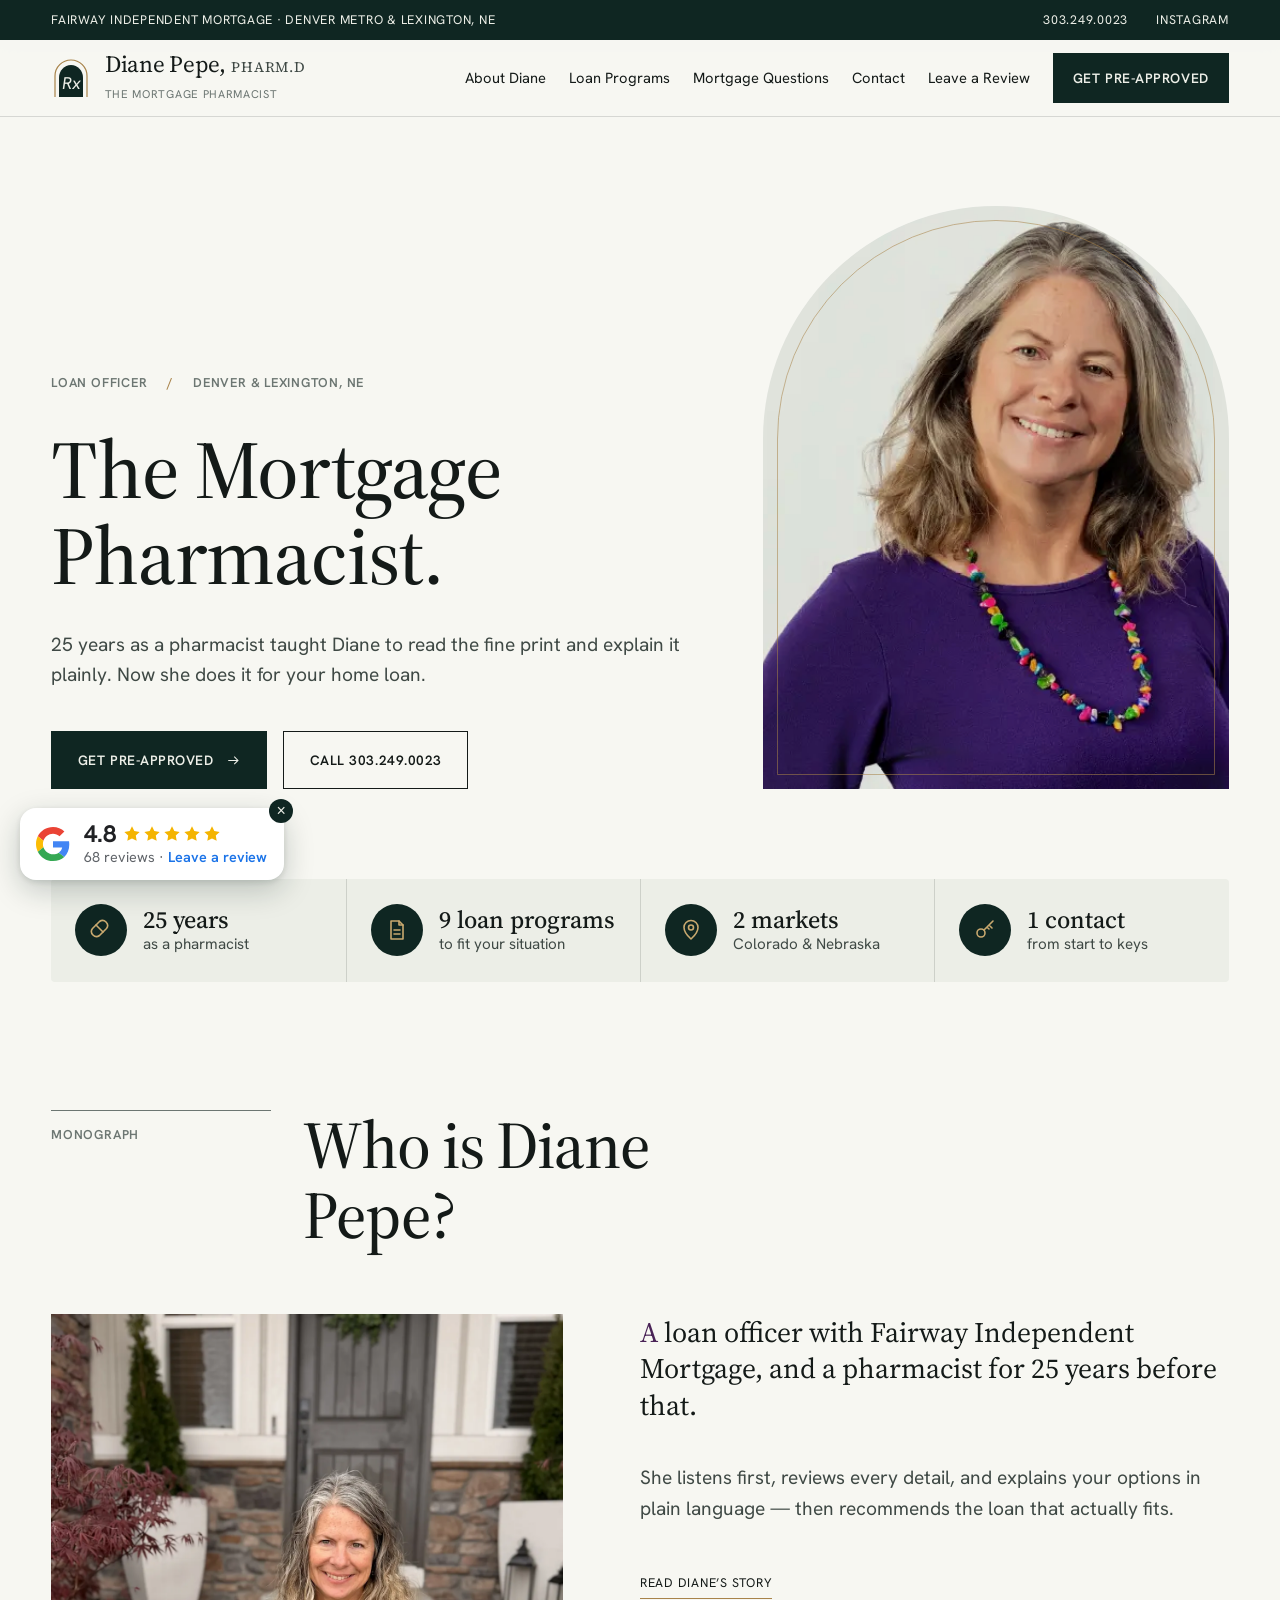
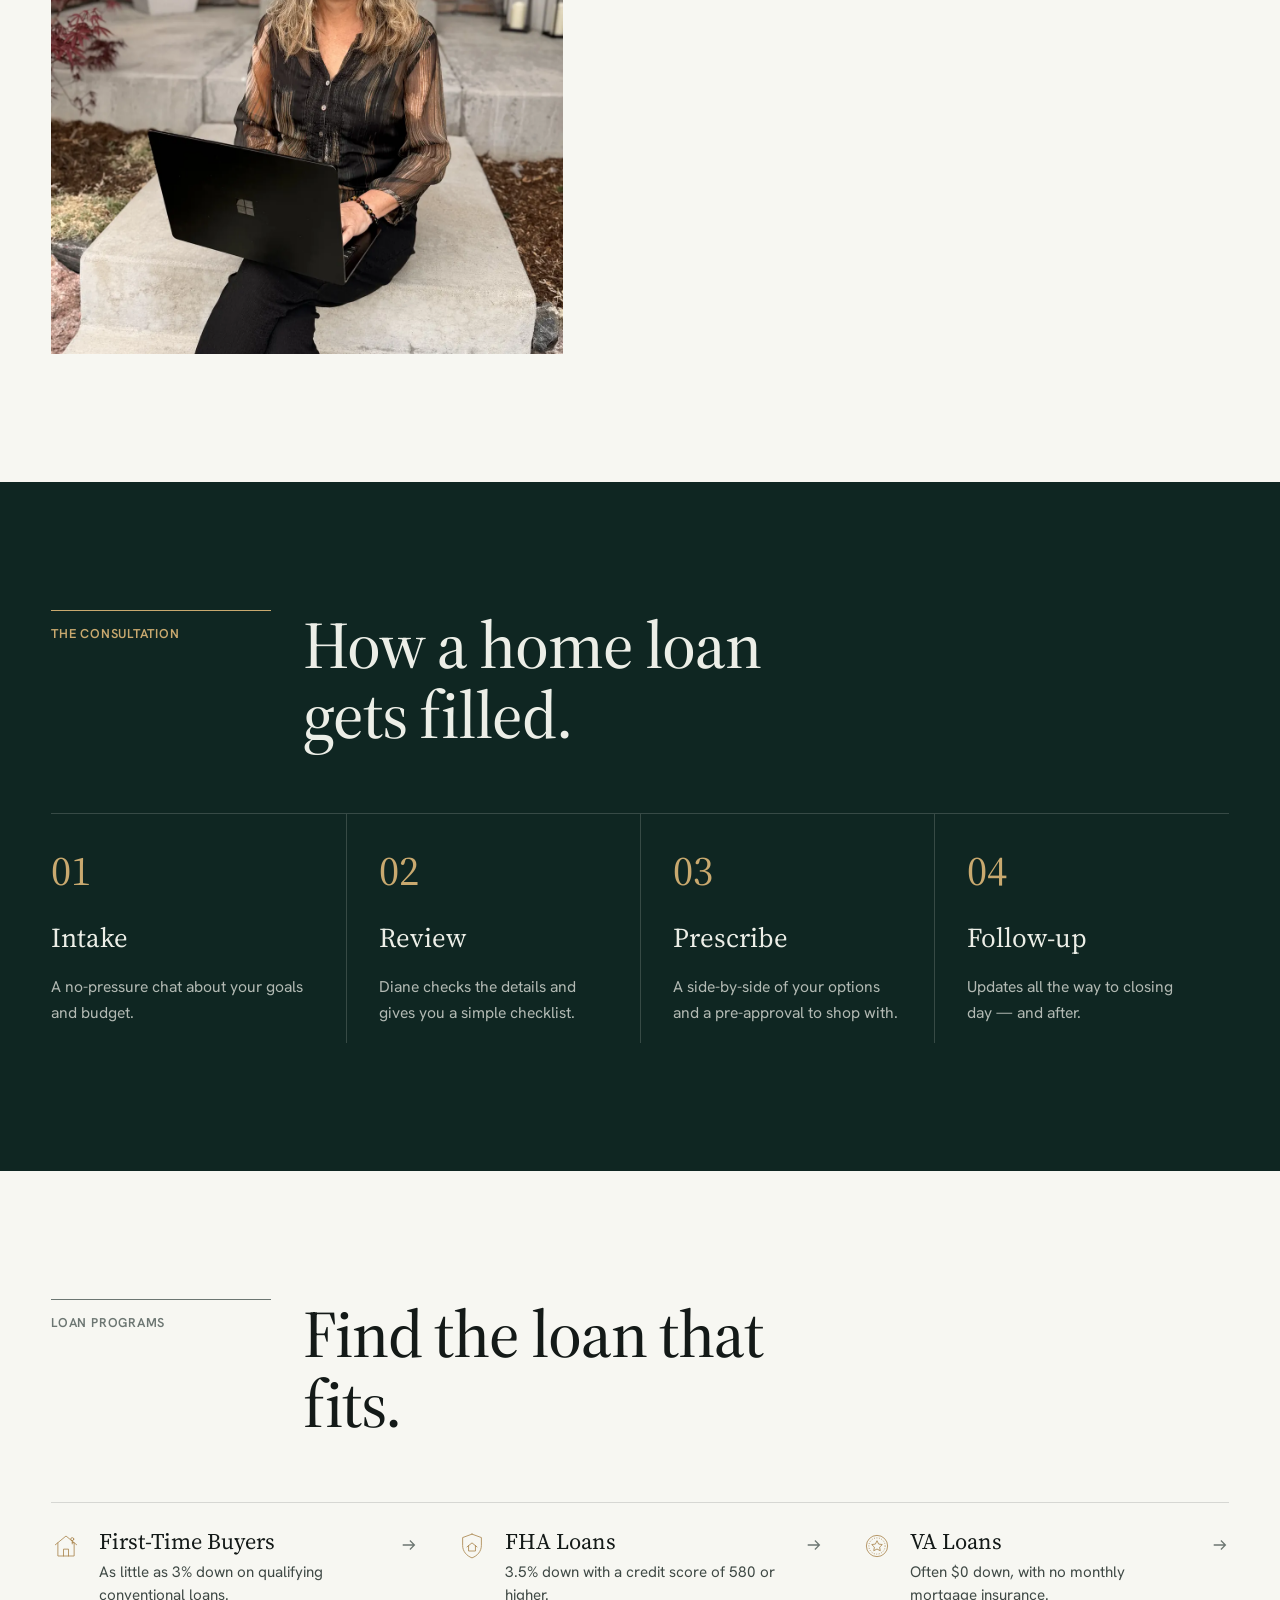
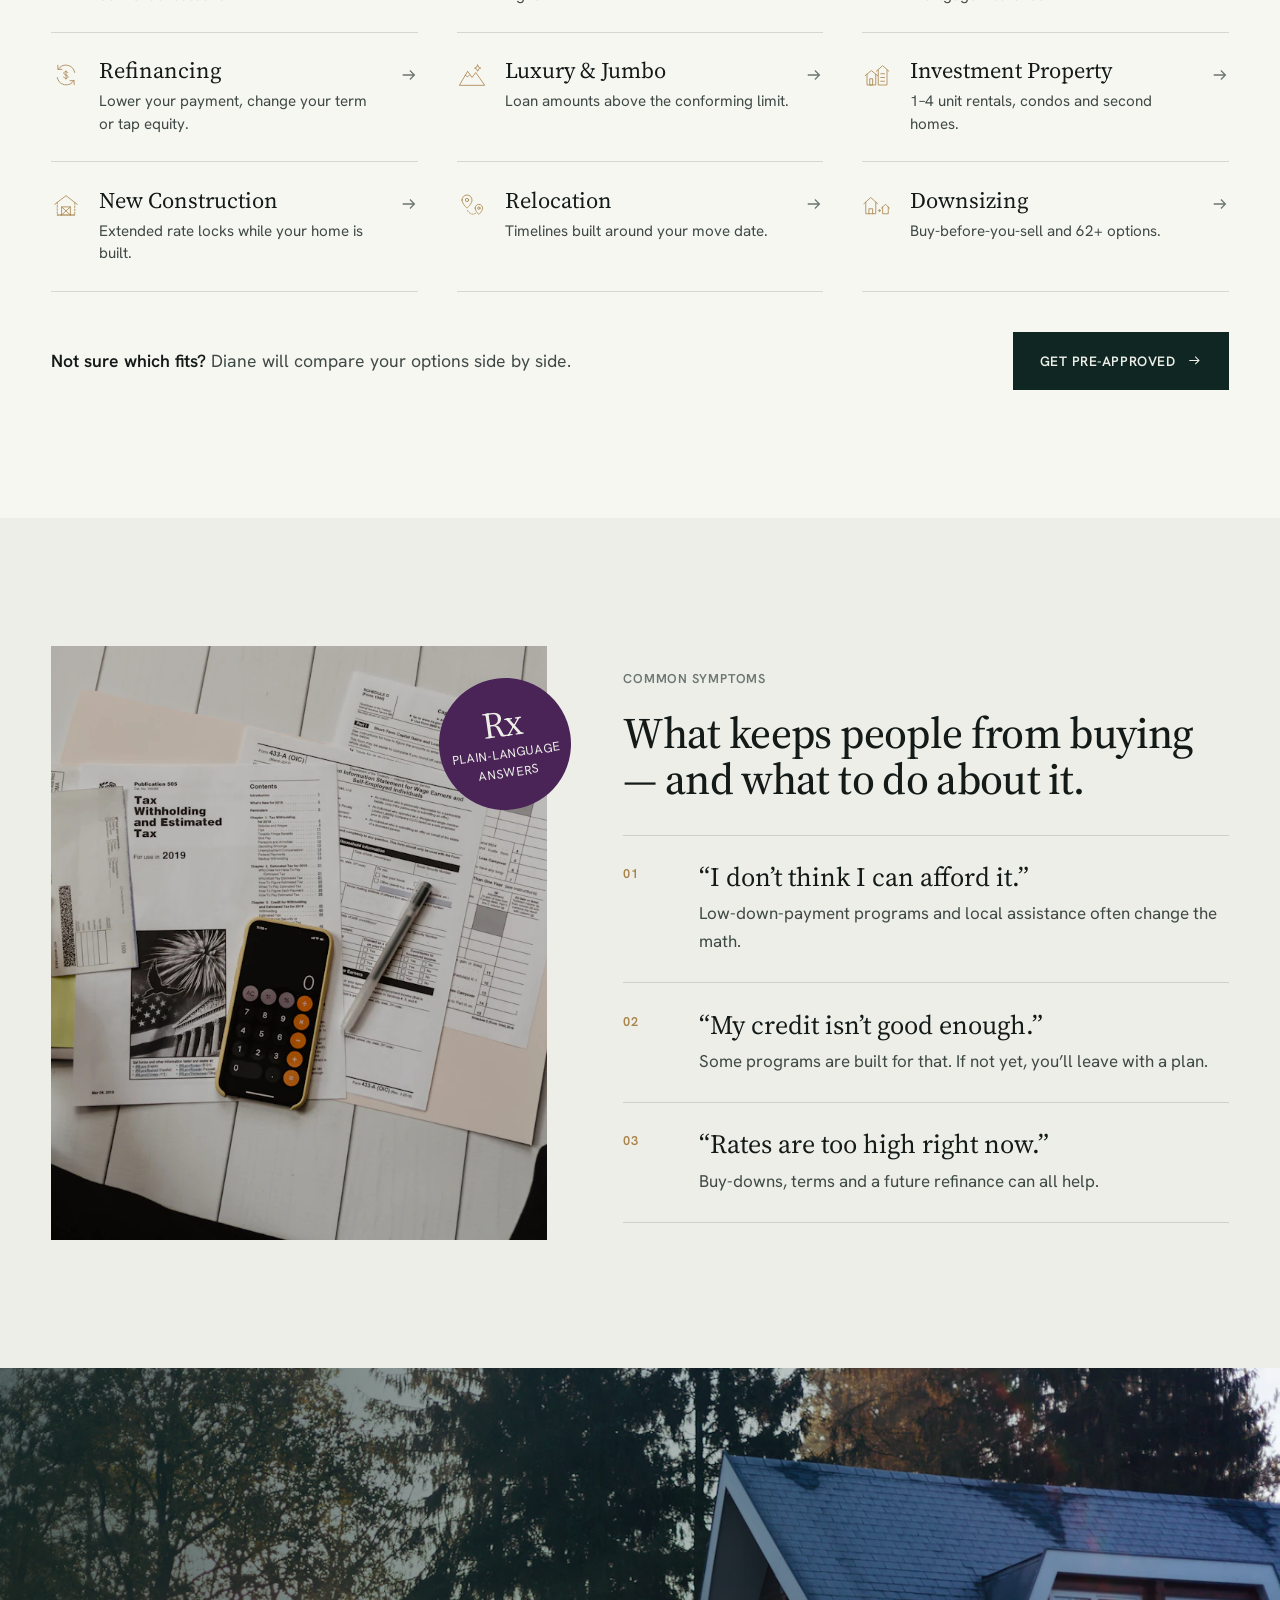
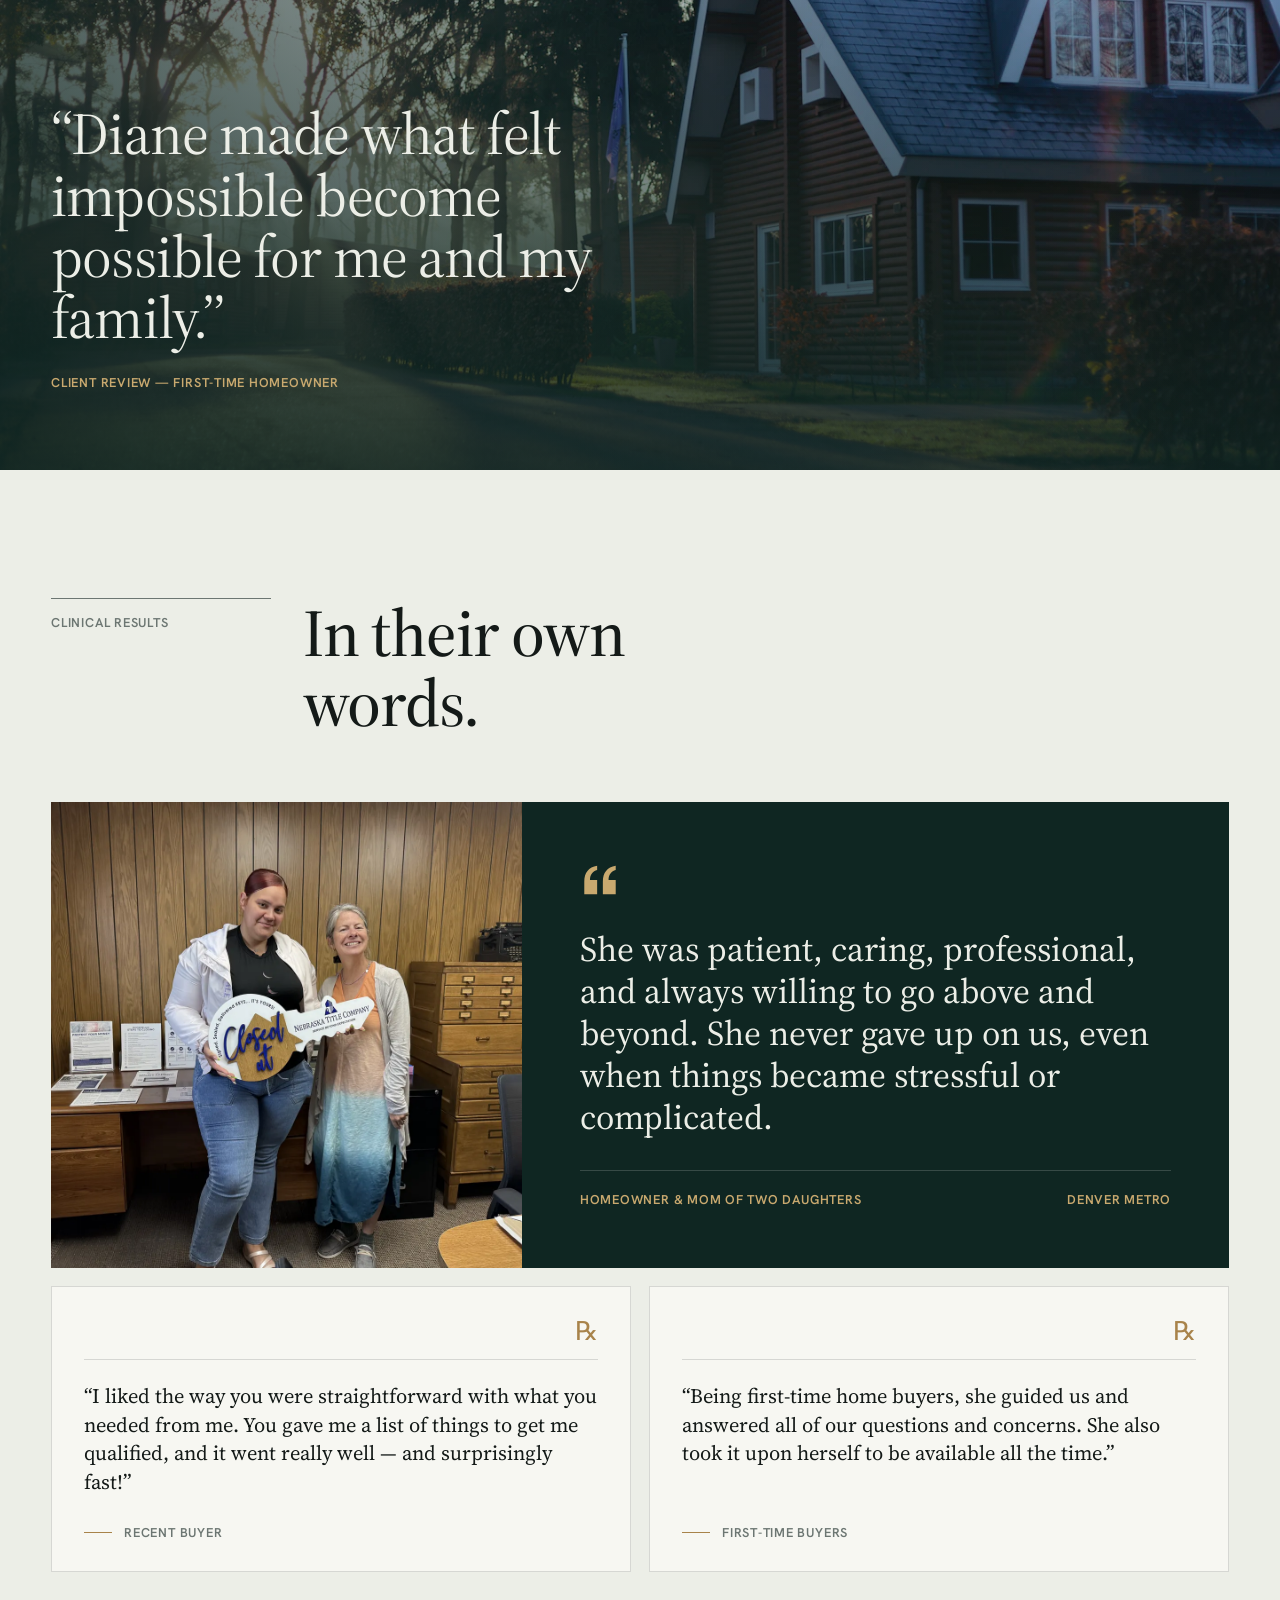
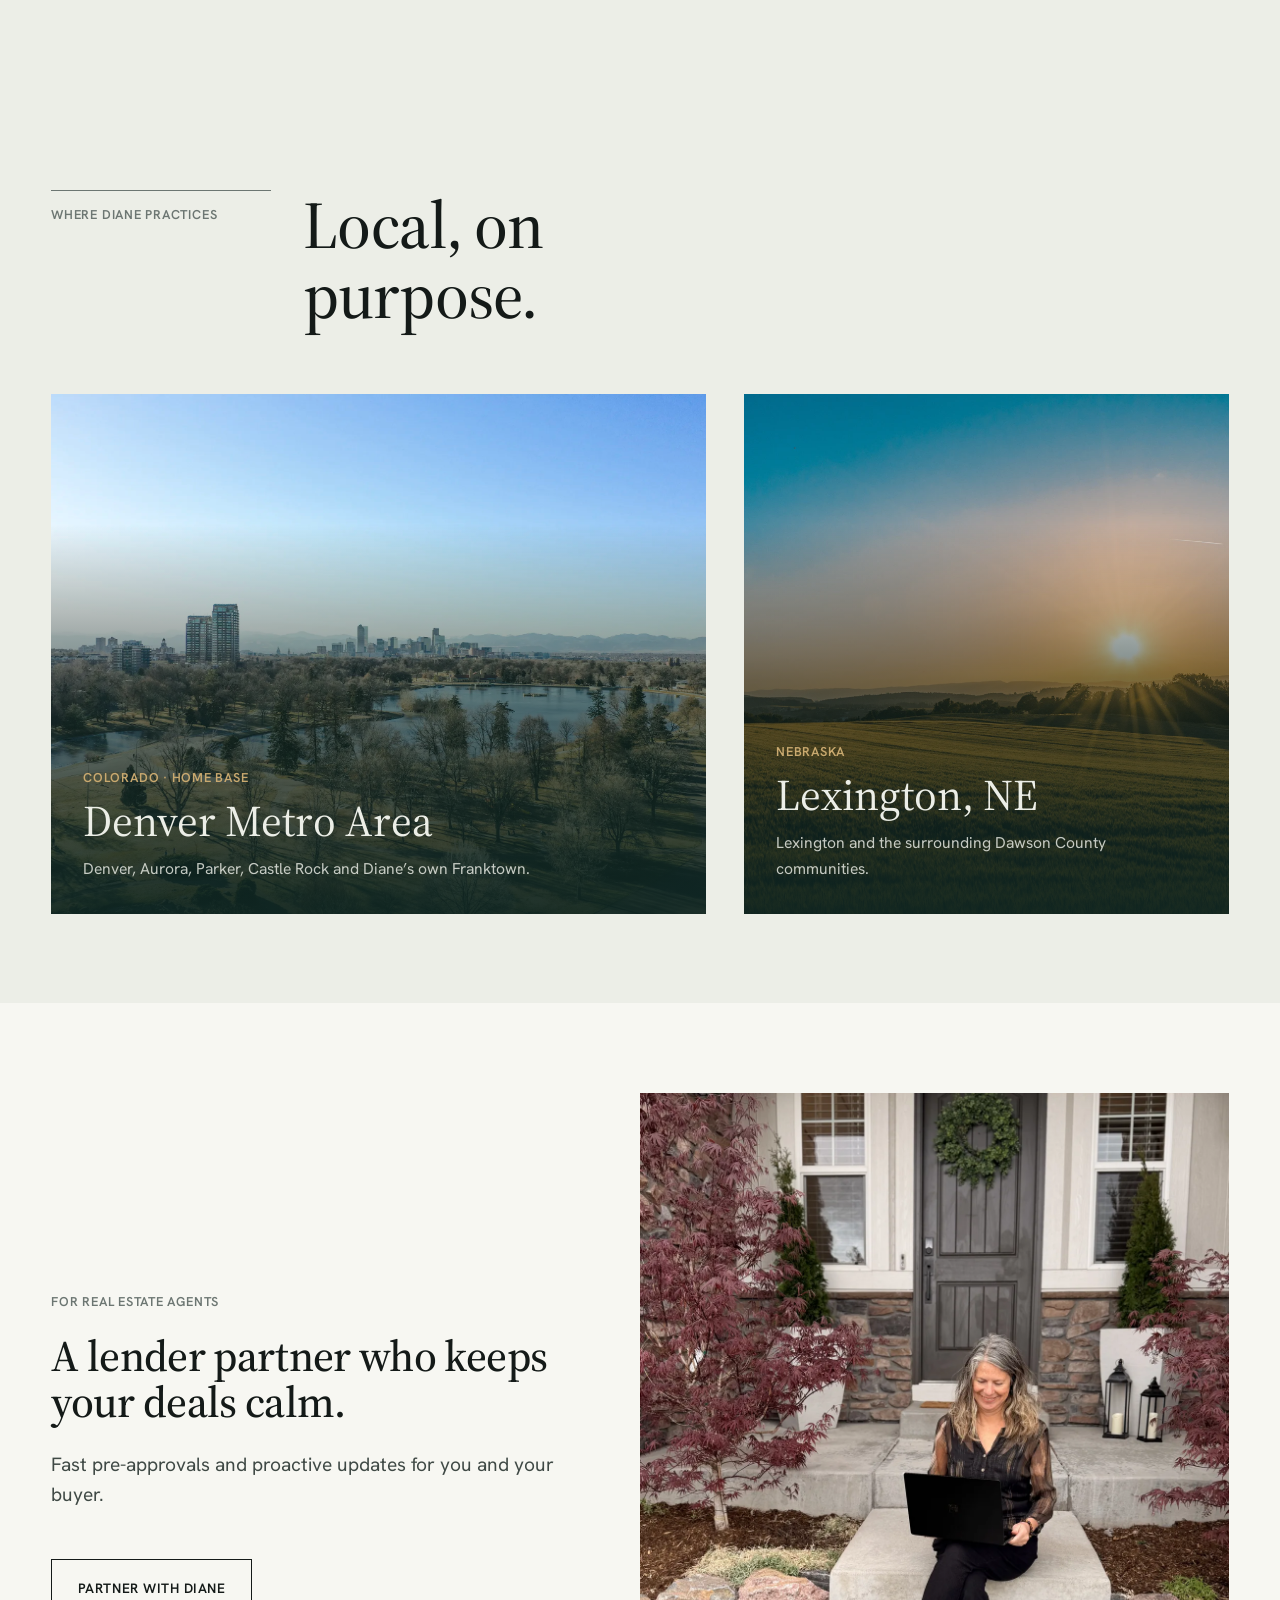
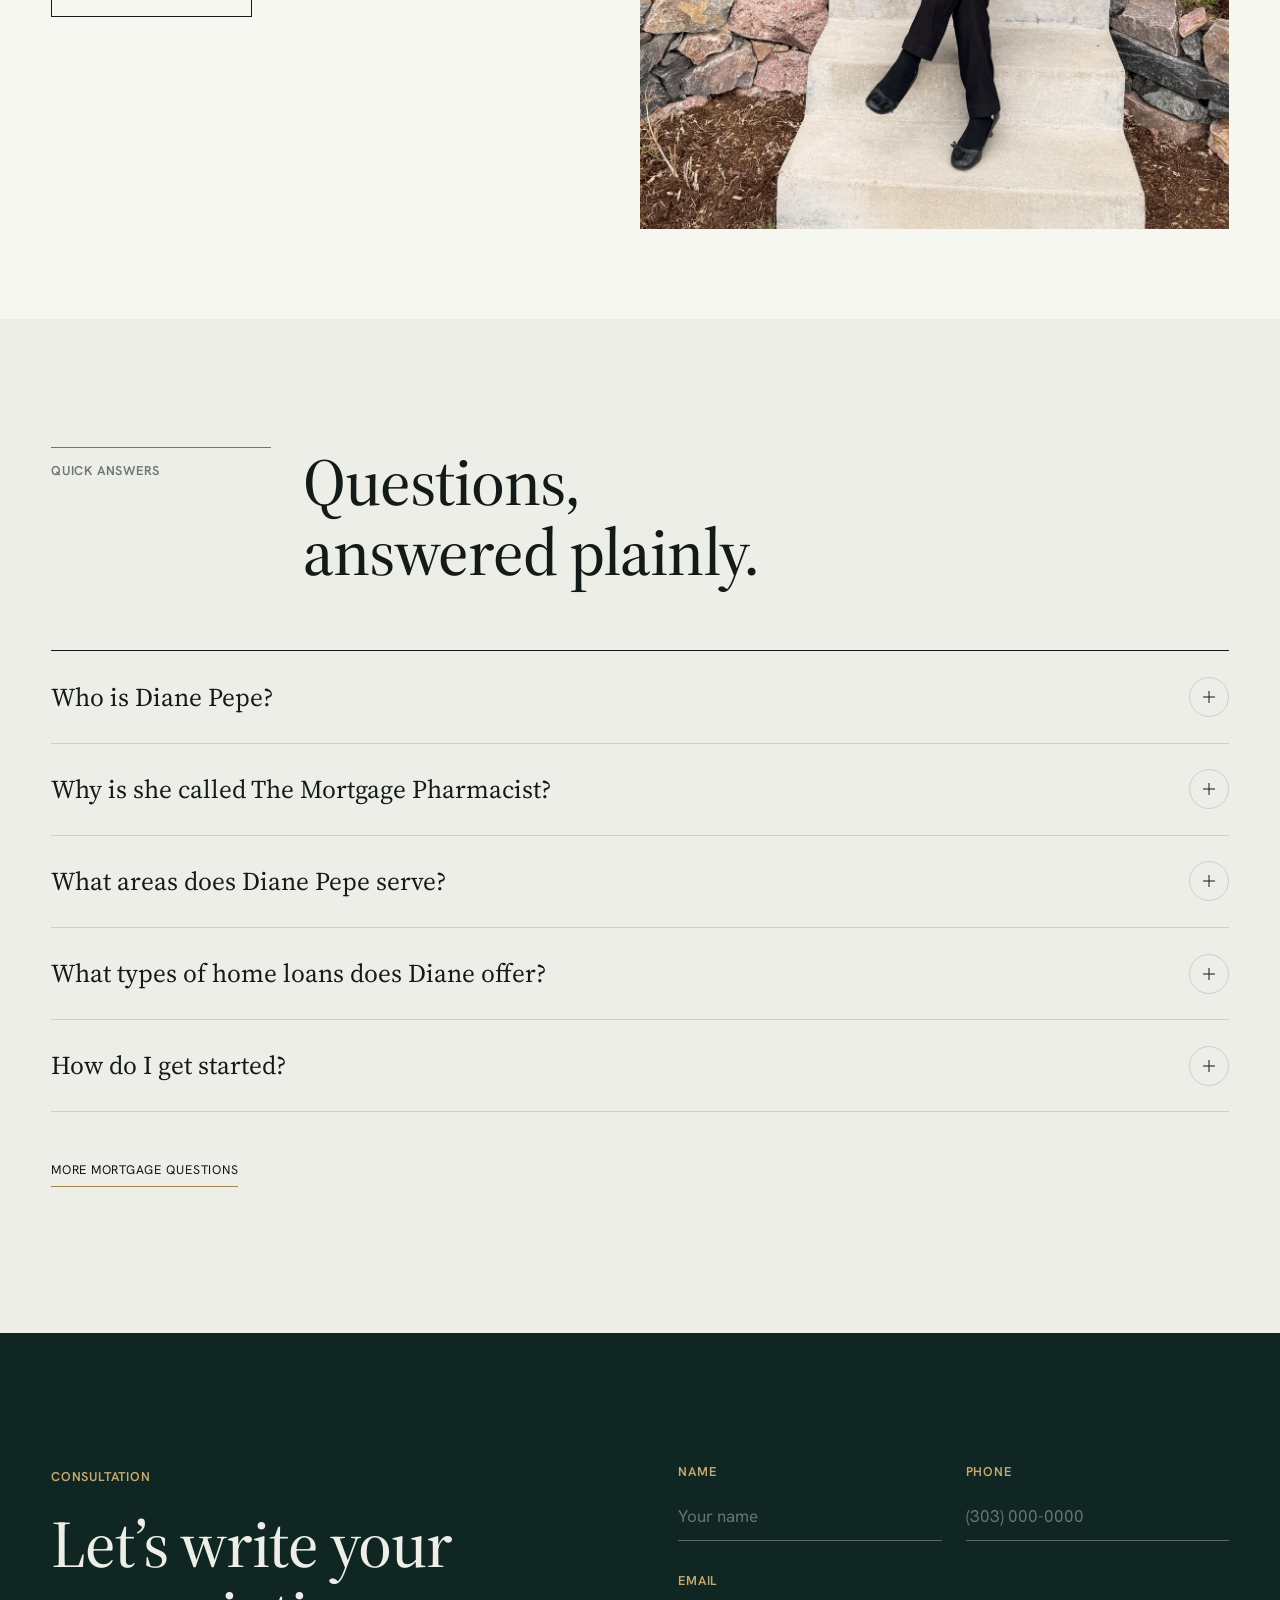
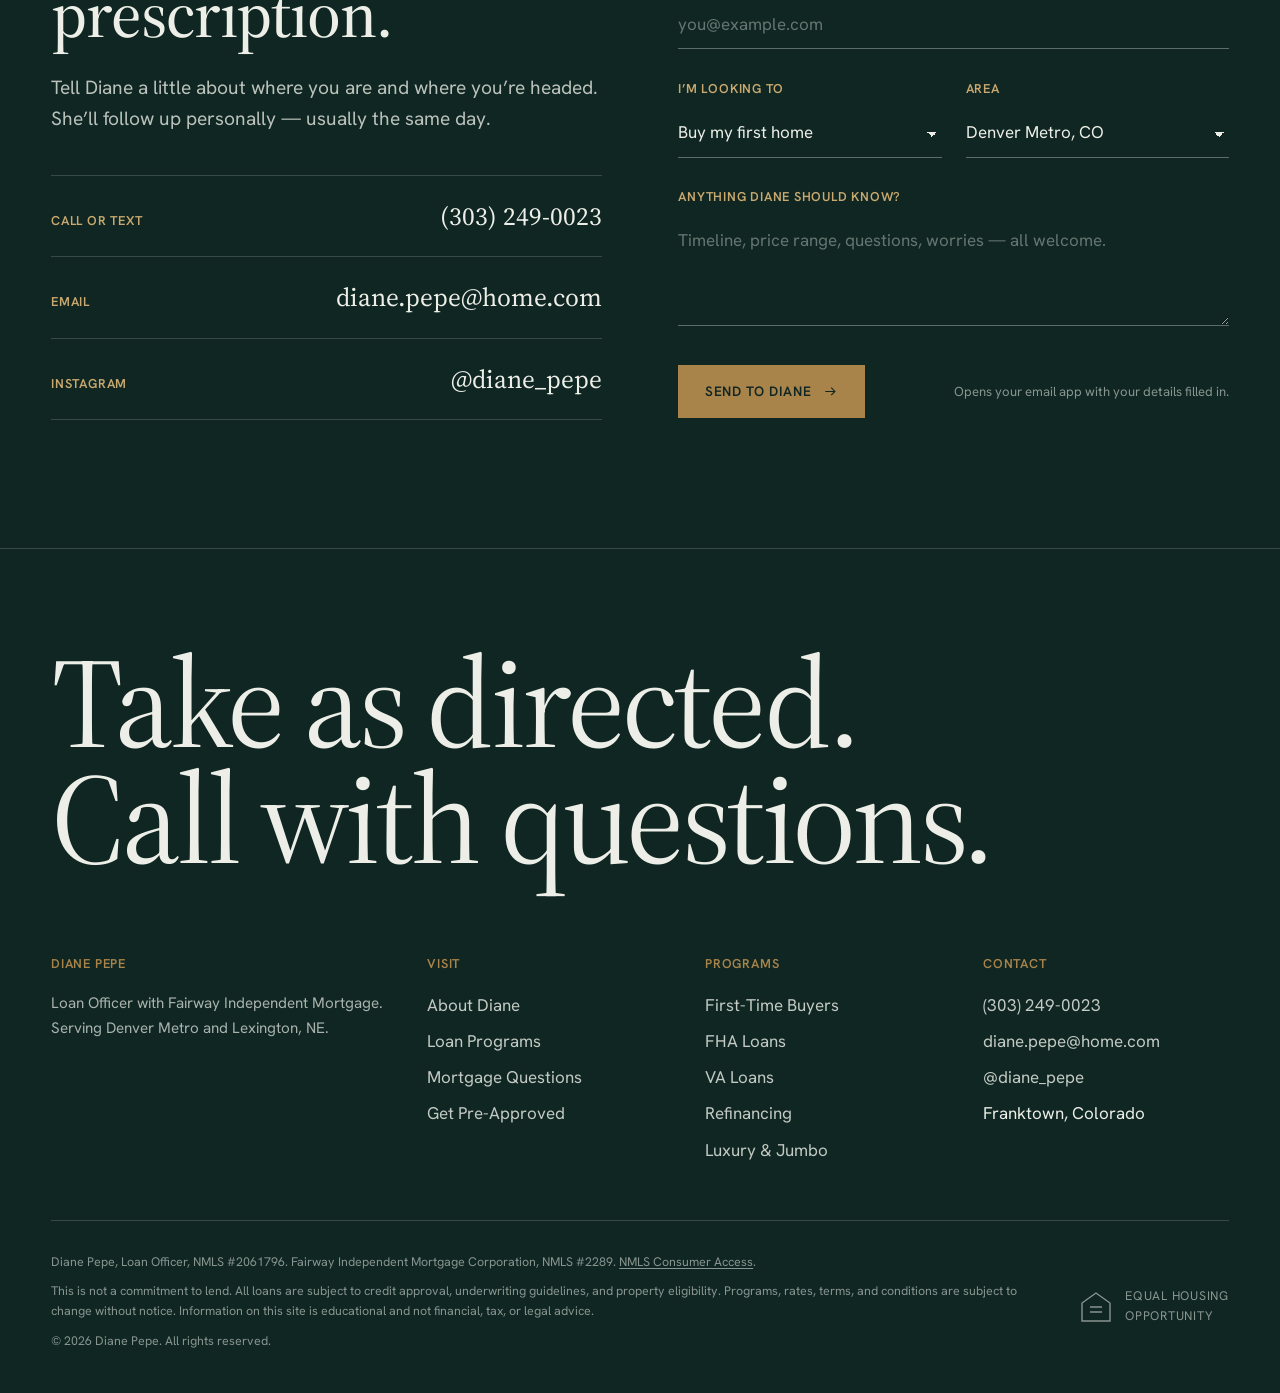
==== commit 765670bb: "Add PHARM.D credential to header name Co-Authored-By: Claude Opus 5.5 <noreply@anthropic.com> Claude" ====
--- a/index.html
+++ b/index.html
@@ -147,14 +147,14 @@
 </div>
 <header class="site-header">
   <div class="wrap">
-    <a class="brand" href="/" aria-label="Diane Pepe, The Mortgage Pharmacist — home">
+    <a class="brand" href="/" aria-label="Diane Pepe, PharmD, The Mortgage Pharmacist — home">
       <svg class="brand__mark" viewBox="0 0 40 40" aria-hidden="true">
         <path d="M4 39V18C4 9.2 11.2 2 20 2s16 7.2 16 16v21" fill="none" stroke="#a8834a" stroke-width="1.2"/>
         <path d="M8 39V19.5C8 12.6 13.4 7 20 7s12 5.6 12 12.5V39" fill="#0f2622"/>
         <text x="20" y="31" text-anchor="middle" font-family="Source Serif 4, Georgia, serif" font-style="italic" font-size="17" fill="#eceee7">Rx</text>
       </svg>
       <span>
-        <span class="brand__name">Diane Pepe</span>
+        <span class="brand__name">Diane Pepe, <span class="brand__cred">PHARM.D</span></span>
         <span class="brand__tag">The Mortgage Pharmacist</span>
       </span>
     </a>
--- a/assets/css/site.css
+++ b/assets/css/site.css
@@ -154,7 +154,8 @@
 
 .brand { display: flex; align-items: center; gap: .85rem; text-decoration: none; }
 .brand__mark { width: 40px; height: 40px; flex: none; }
-.brand__name { font-family: var(--f-display); font-size: 1.45rem; line-height: 1; letter-spacing: -0.01em; }
+.brand__name { font-family: var(--f-display); font-size: 1.45rem; line-height: 1; letter-spacing: -0.01em; white-space: nowrap; }
+.brand__cred { font-size: .62em; letter-spacing: .06em; color: var(--ink-soft); }
 .brand__tag { display: block; font-family: var(--f-mono); font-size: .78rem; letter-spacing: .06em; text-transform: uppercase; color: var(--ink-mute); margin-top: .35rem; white-space: nowrap; font-size: .7rem; }
 
 .nav { display: flex; align-items: center; gap: clamp(1.1rem, 1.8vw, 2rem); }
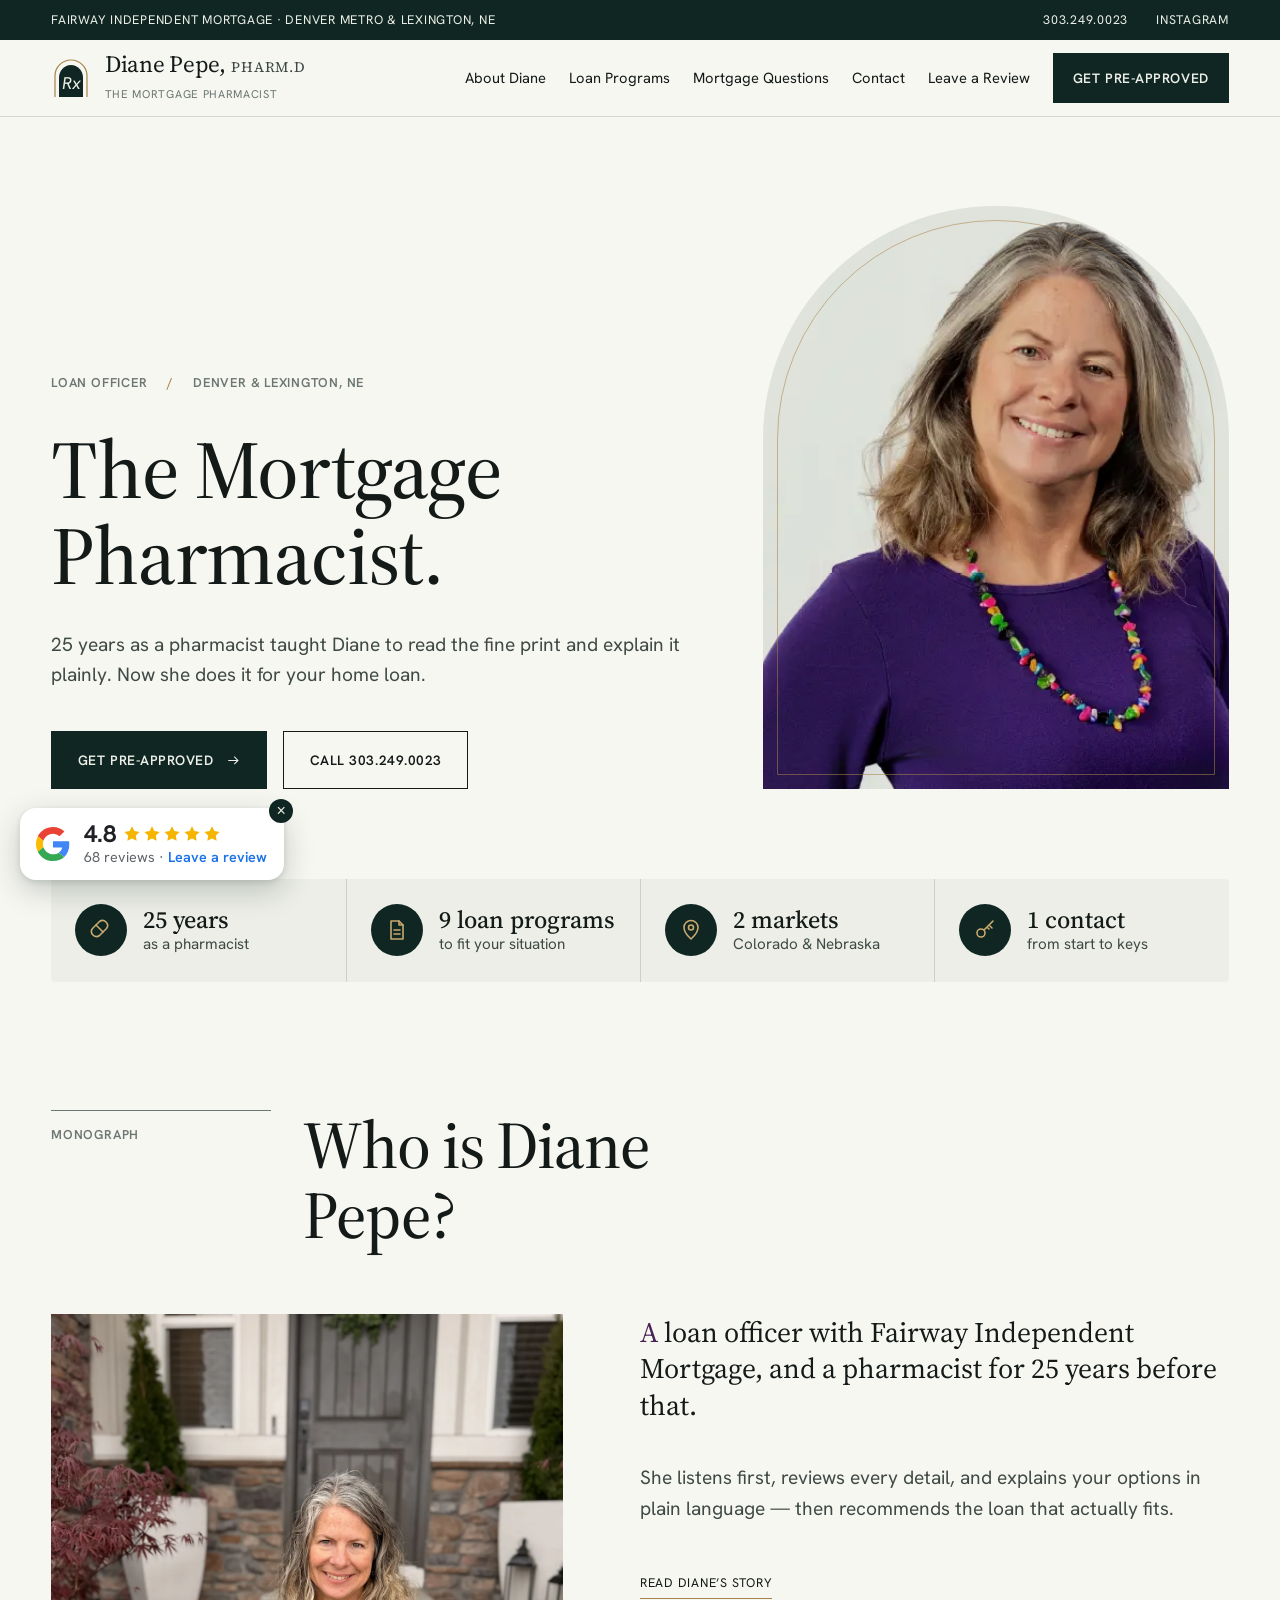
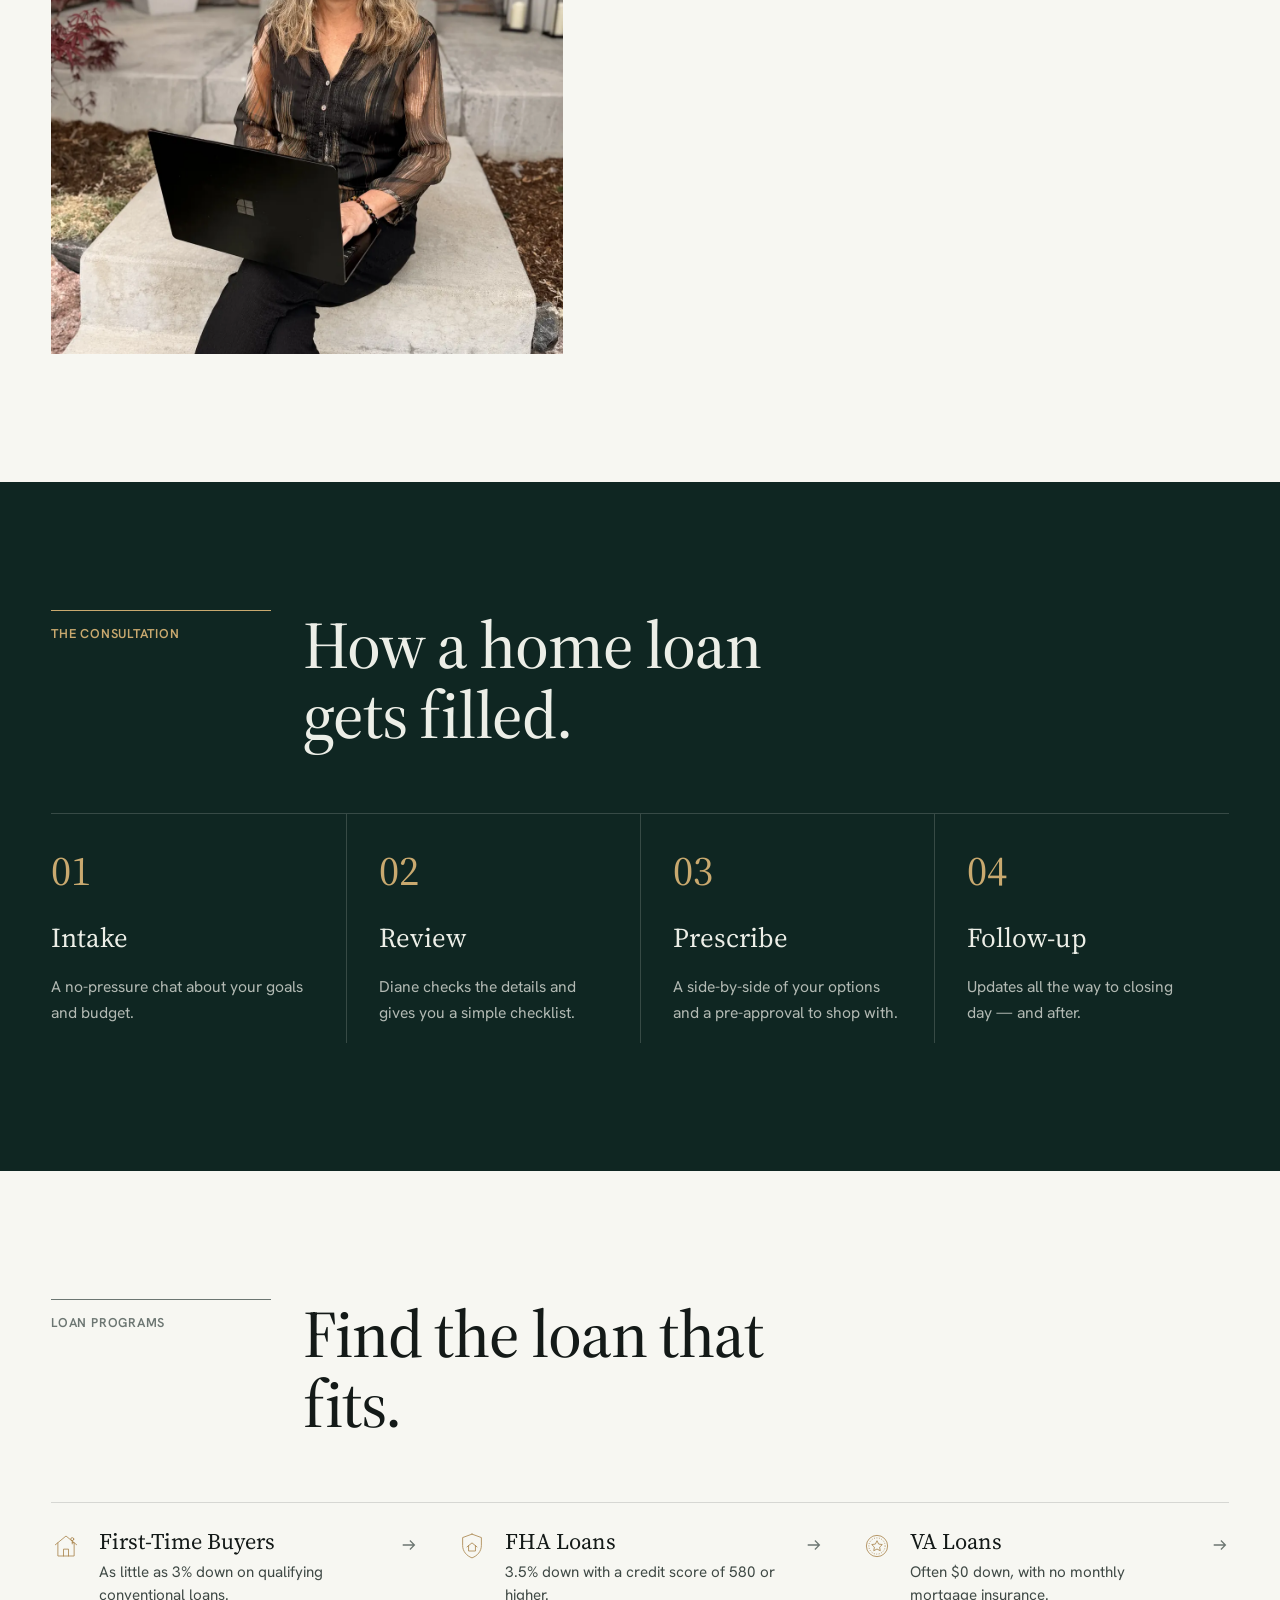
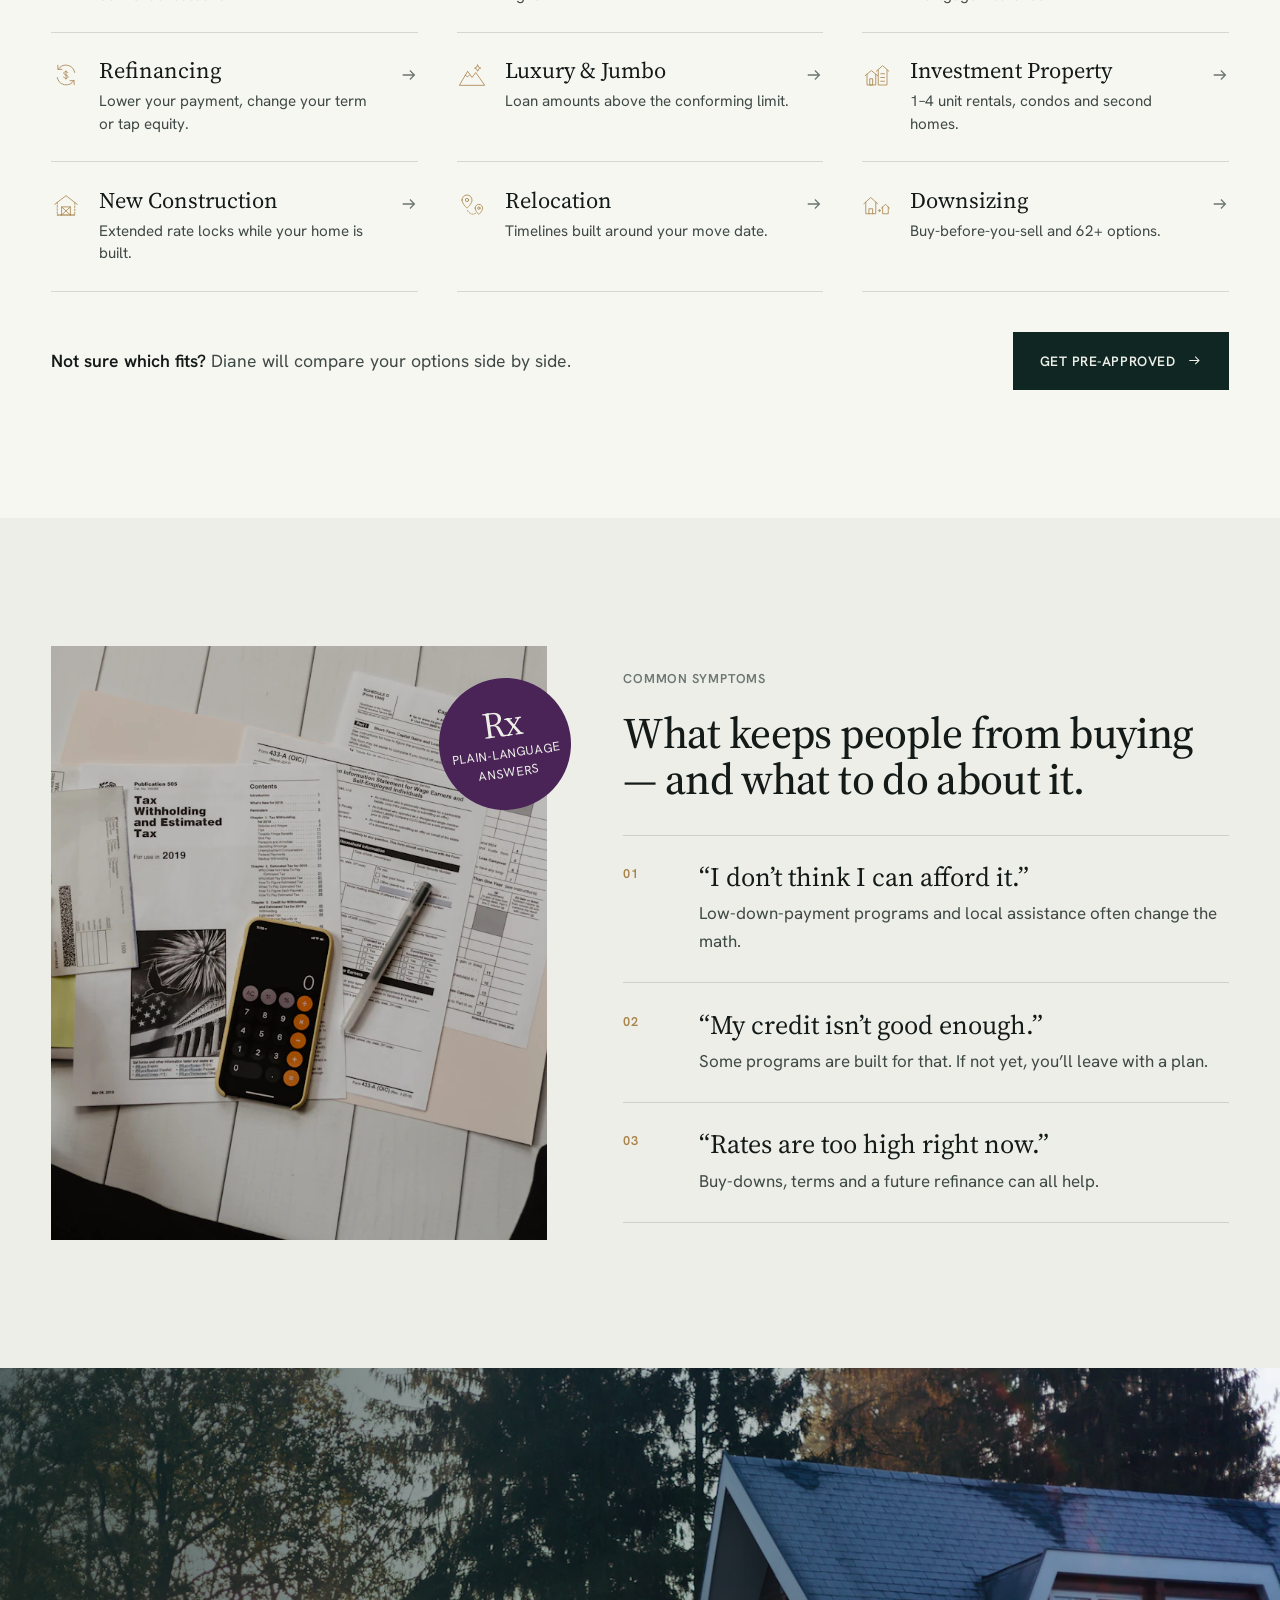
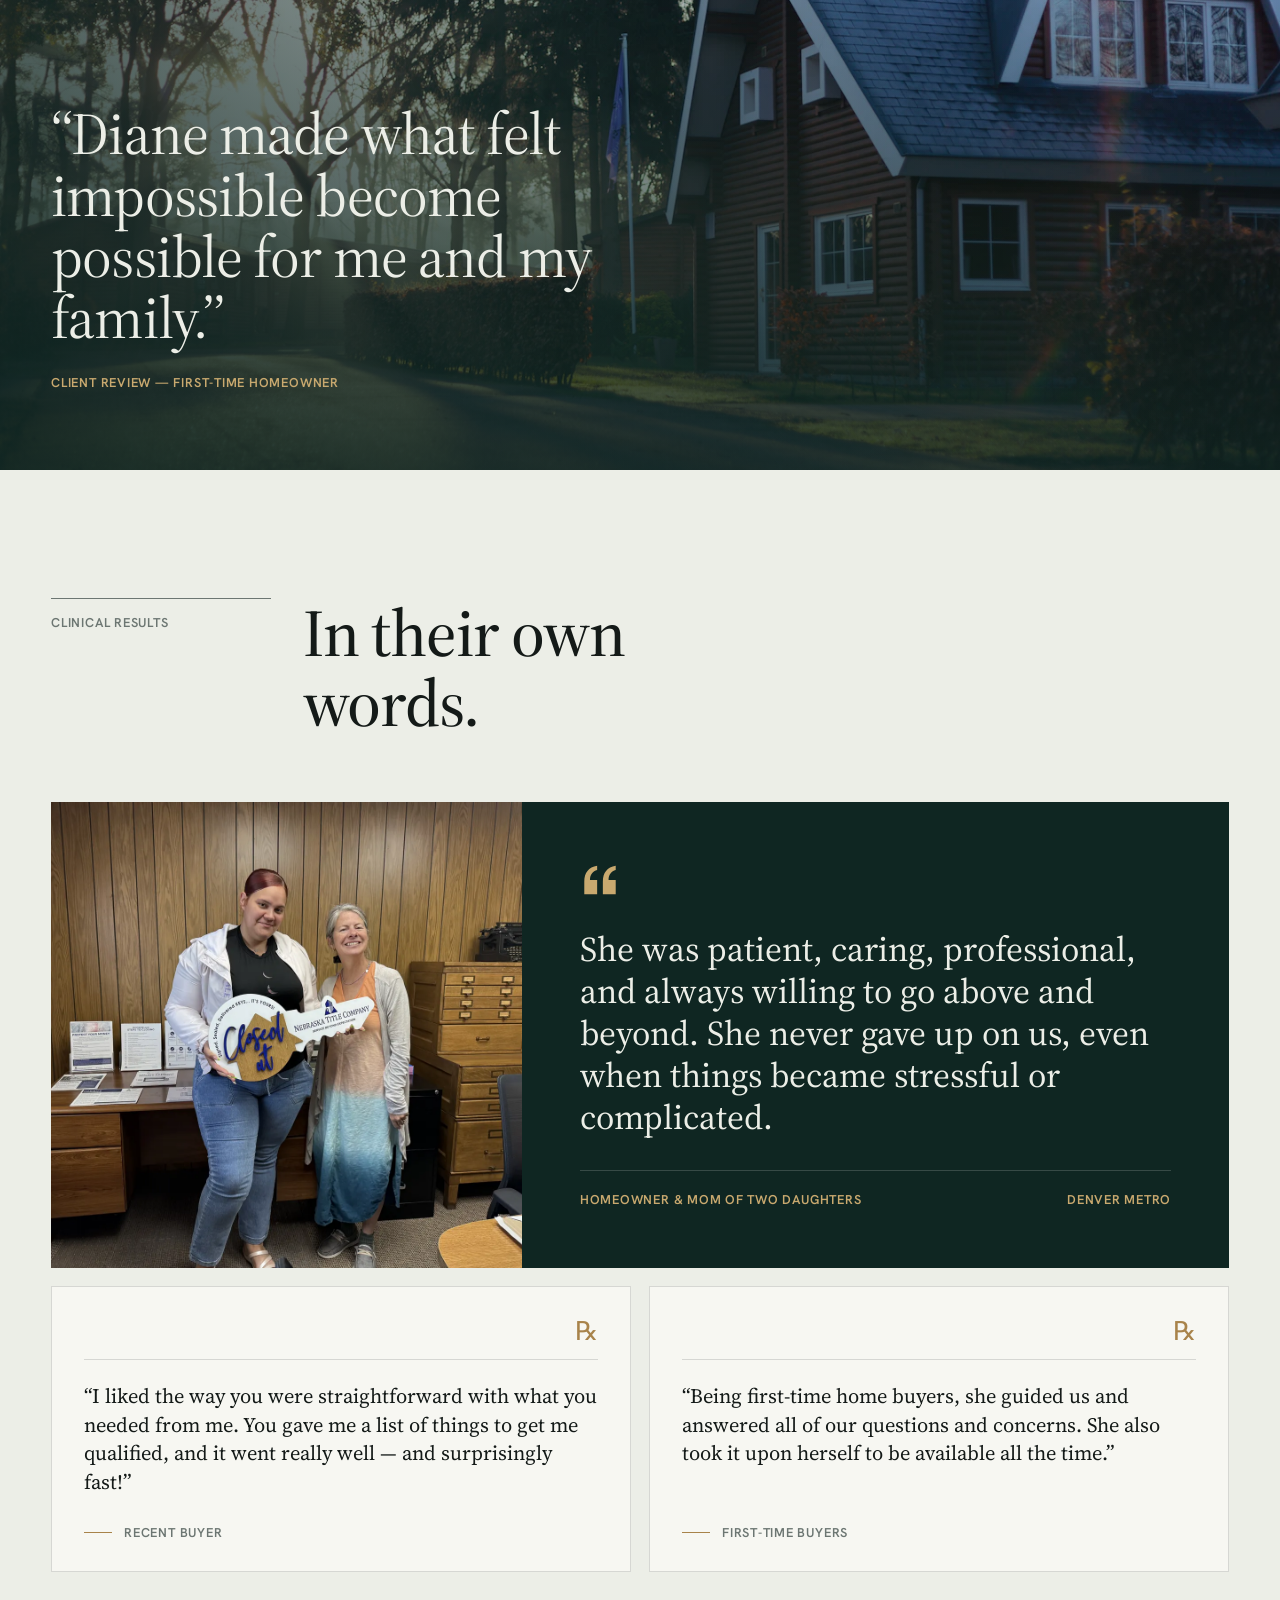
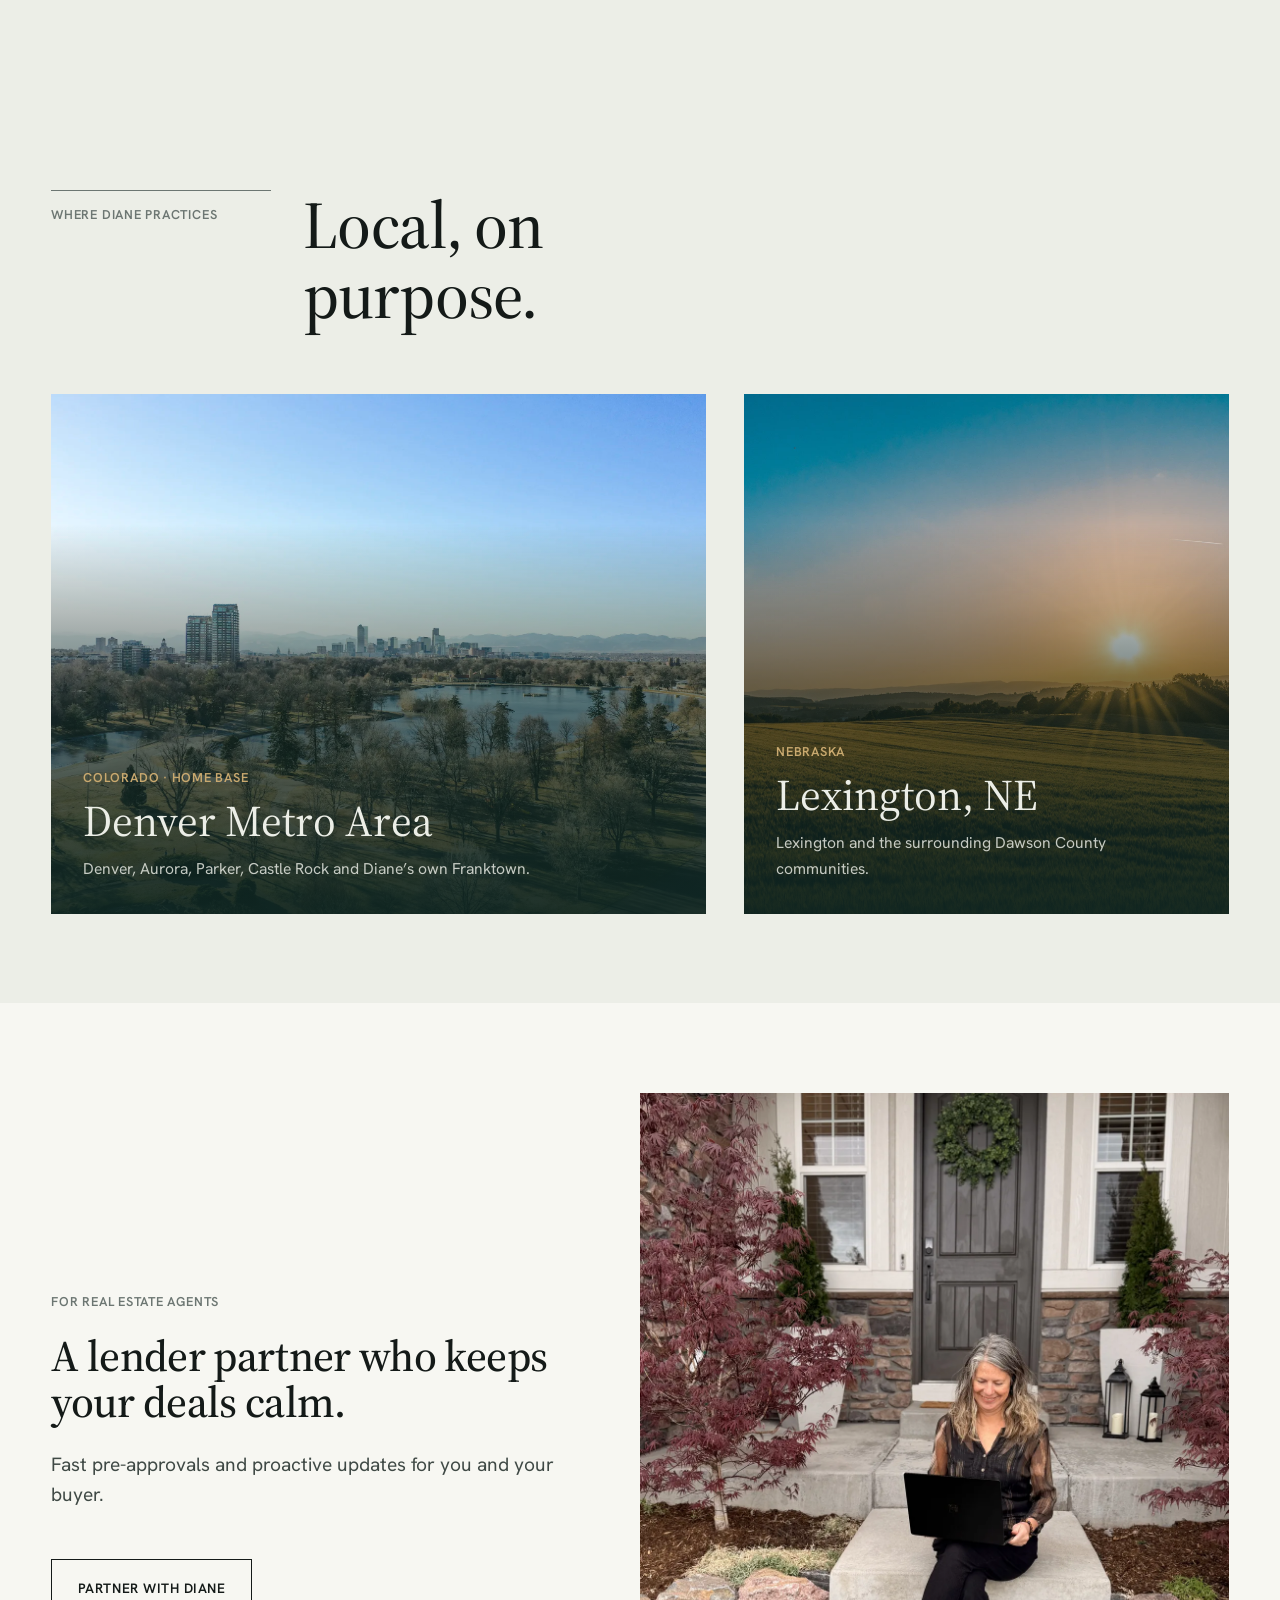
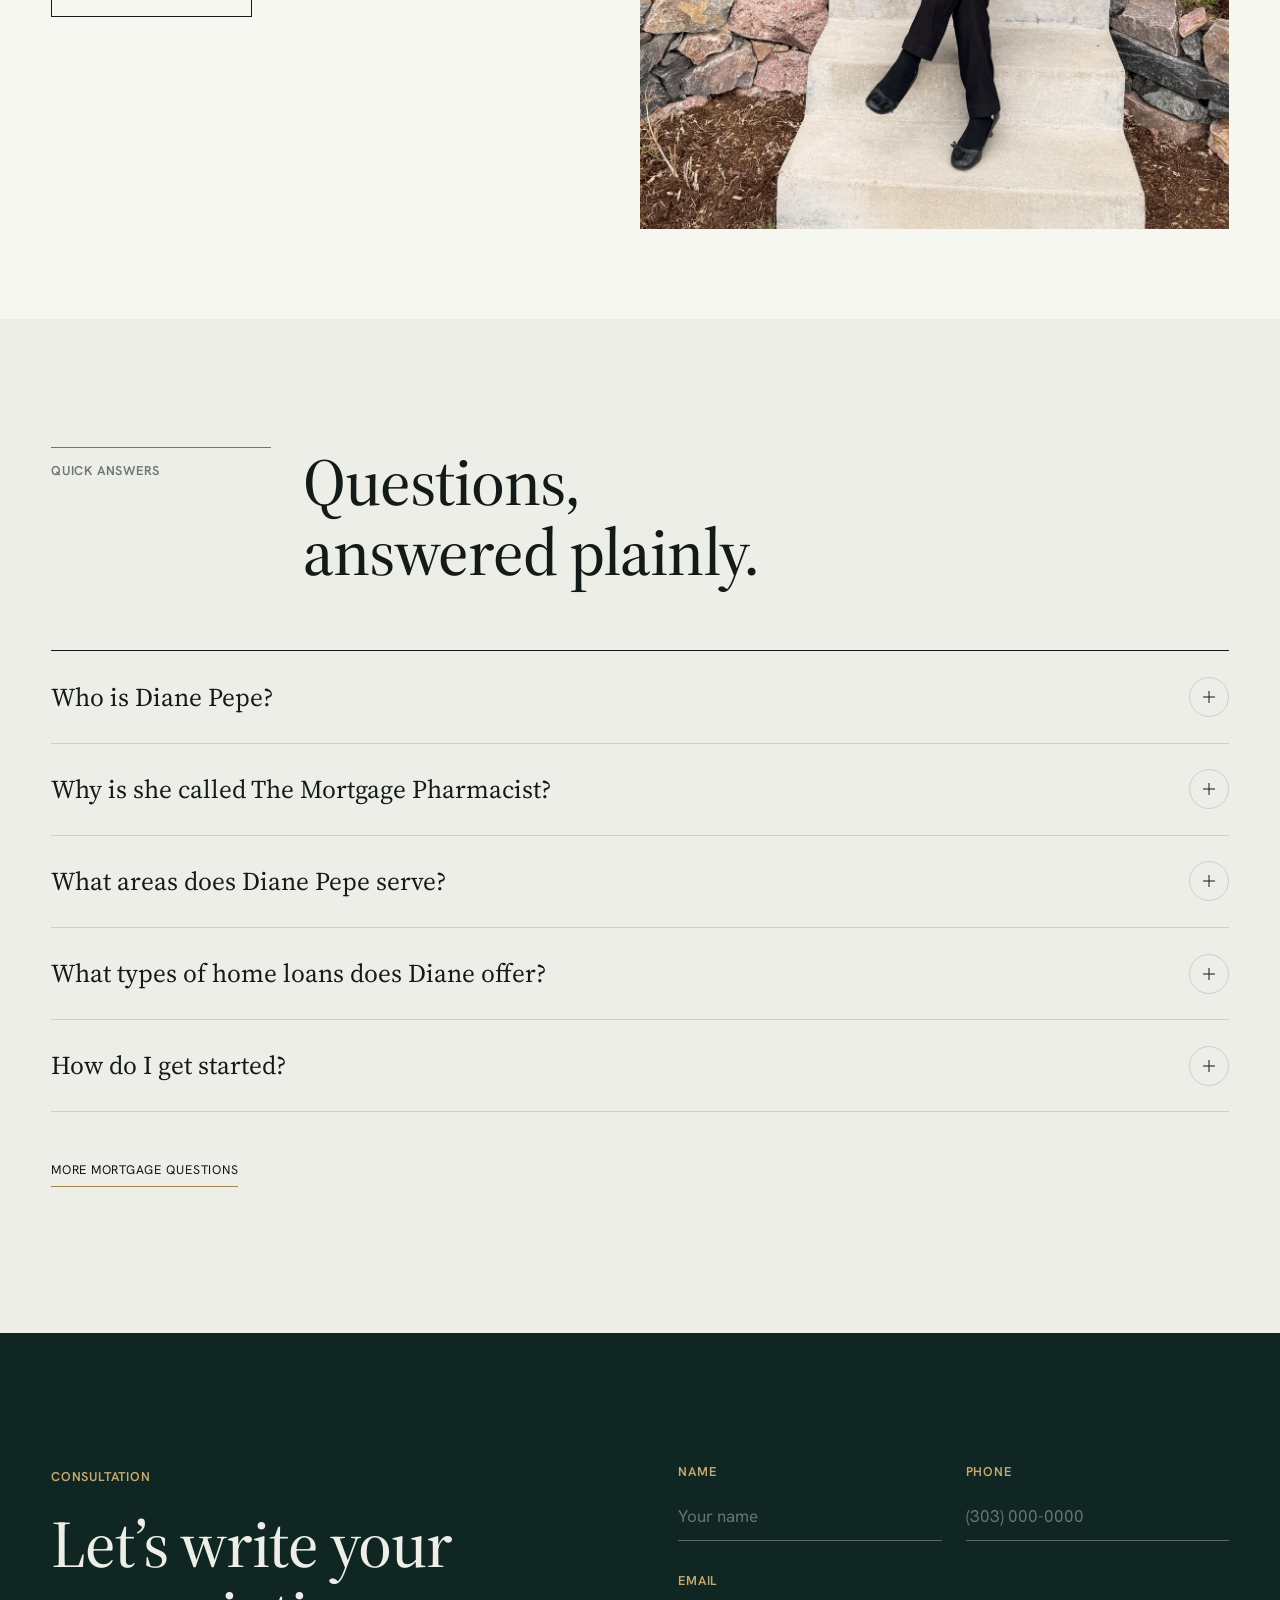
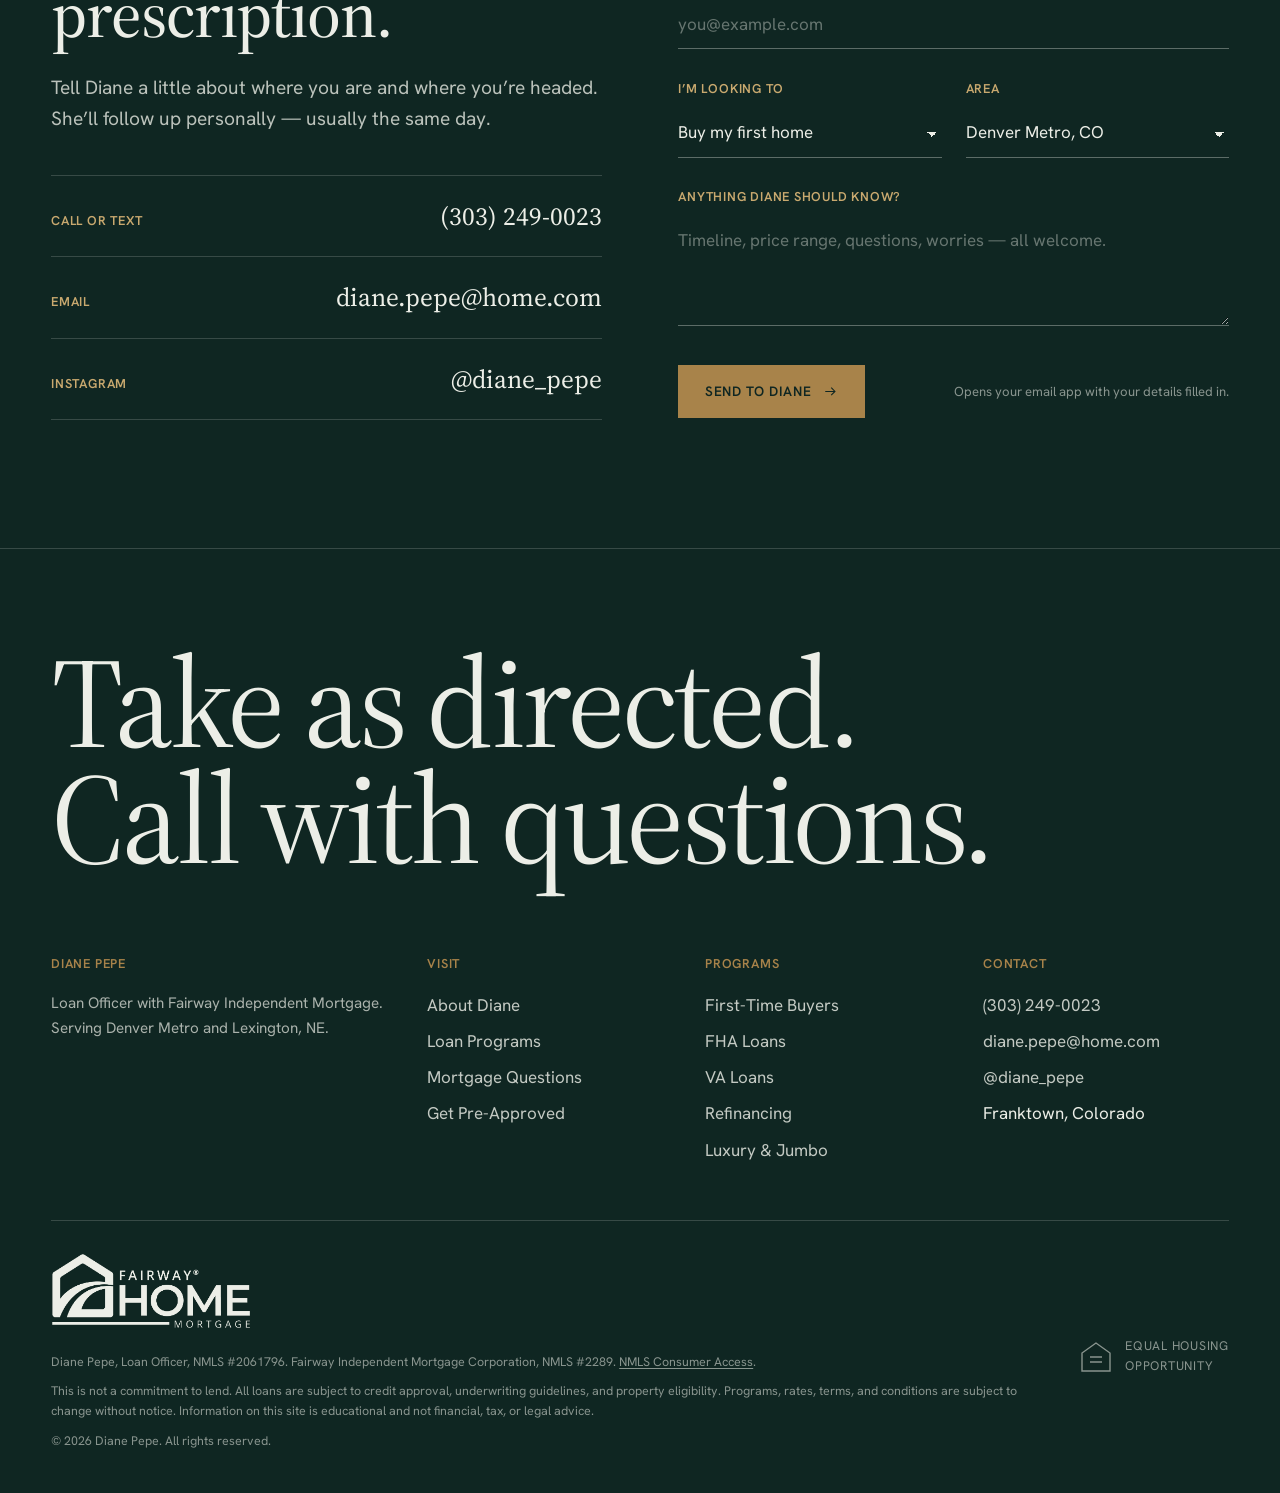
==== commit cfff69fc: "Add Fairway Home Mortgage logo to footer on every page Co-Authored-By: Claude Opus 5.5 <noreply@anth" ====
--- a/index.html
+++ b/index.html
@@ -21,7 +21,7 @@
 <link rel="preconnect" href="https://fonts.googleapis.com">
 <link rel="preconnect" href="https://fonts.gstatic.com" crossorigin>
 <link rel="stylesheet" href="https://fonts.googleapis.com/css2?family=Source+Serif+4:ital,opsz,wght@0,8..60,400;0,8..60,500;0,8..60,600;1,8..60,400;1,8..60,500&family=Hanken+Grotesk:wght@400;500;600;700&display=swap">
-<link rel="stylesheet" href="/assets/css/site.css">
+<link rel="stylesheet" href="/assets/css/site.css?v=05376026">
 <title>Diane Pepe, The Mortgage Pharmacist | Denver Loan Officer, Fairway Mortgage</title>
 <meta name="description" content="Diane Pepe is a Denver-area loan officer with Fairway Independent Mortgage and a former pharmacist of 25 years. First-time buyer, FHA, VA, refinance and jumbo loans in Colorado and Lexington, Nebraska.">
 <link rel="canonical" href="https://www.dianepepe.com/">
@@ -204,10 +204,10 @@
   <section class="wrap" aria-label="At a glance">
     <div class="ledger">
       <ul>
-        <li><span class="ledger__icon" aria-hidden="true"><svg viewBox="0 0 24 24" fill="none" stroke="currentColor" stroke-width="1.6" stroke-linecap="round" stroke-linejoin="round"><path d="M10.5 3.5a5 5 0 0 1 7 7l-7 7a5 5 0 0 1-7-7z"/><path d="M7 7l7 7"/></svg></span><span><strong>25 years</strong><span class="ledger__sub">as a pharmacist</span></span></li>
-        <li><span class="ledger__icon" aria-hidden="true"><svg viewBox="0 0 24 24" fill="none" stroke="currentColor" stroke-width="1.6" stroke-linecap="round" stroke-linejoin="round"><path d="M6 3h8l4 4v14H6z"/><path d="M14 3v4h4M9 12h6M9 16h6"/></svg></span><span><strong>9 loan programs</strong><span class="ledger__sub">to fit your situation</span></span></li>
-        <li><span class="ledger__icon" aria-hidden="true"><svg viewBox="0 0 24 24" fill="none" stroke="currentColor" stroke-width="1.6" stroke-linecap="round" stroke-linejoin="round"><path d="M12 21s-7-6.2-7-11.5a7 7 0 0 1 14 0C19 14.8 12 21 12 21z"/><circle cx="12" cy="9.5" r="2.5"/></svg></span><span><strong>2 markets</strong><span class="ledger__sub">Colorado &amp; Nebraska</span></span></li>
-        <li><span class="ledger__icon" aria-hidden="true"><svg viewBox="0 0 24 24" fill="none" stroke="currentColor" stroke-width="1.6" stroke-linecap="round" stroke-linejoin="round"><circle cx="8" cy="15" r="4"/><path d="M11 12l9-9M16 7l3 3M14 9l2 2"/></svg></span><span><strong>1 contact</strong><span class="ledger__sub">from start to keys</span></span></li>
+        <li><span class="ledger__icon" aria-hidden="true"><svg width="24" height="24" viewBox="0 0 24 24" fill="none" stroke="currentColor" stroke-width="1.6" stroke-linecap="round" stroke-linejoin="round"><path d="M10.5 3.5a5 5 0 0 1 7 7l-7 7a5 5 0 0 1-7-7z"/><path d="M7 7l7 7"/></svg></span><span><strong>25 years</strong><span class="ledger__sub">as a pharmacist</span></span></li>
+        <li><span class="ledger__icon" aria-hidden="true"><svg width="24" height="24" viewBox="0 0 24 24" fill="none" stroke="currentColor" stroke-width="1.6" stroke-linecap="round" stroke-linejoin="round"><path d="M6 3h8l4 4v14H6z"/><path d="M14 3v4h4M9 12h6M9 16h6"/></svg></span><span><strong>9 loan programs</strong><span class="ledger__sub">to fit your situation</span></span></li>
+        <li><span class="ledger__icon" aria-hidden="true"><svg width="24" height="24" viewBox="0 0 24 24" fill="none" stroke="currentColor" stroke-width="1.6" stroke-linecap="round" stroke-linejoin="round"><path d="M12 21s-7-6.2-7-11.5a7 7 0 0 1 14 0C19 14.8 12 21 12 21z"/><circle cx="12" cy="9.5" r="2.5"/></svg></span><span><strong>2 markets</strong><span class="ledger__sub">Colorado &amp; Nebraska</span></span></li>
+        <li><span class="ledger__icon" aria-hidden="true"><svg width="24" height="24" viewBox="0 0 24 24" fill="none" stroke="currentColor" stroke-width="1.6" stroke-linecap="round" stroke-linejoin="round"><circle cx="8" cy="15" r="4"/><path d="M11 12l9-9M16 7l3 3M14 9l2 2"/></svg></span><span><strong>1 contact</strong><span class="ledger__sub">from start to keys</span></span></li>
       </ul>
     </div>
   </section>
@@ -277,49 +277,49 @@
       </div>
       <ul class="progs">
         <li><a class="prog" href="/loan-programs#first-time-buyers">
-          <svg class="prog__icon" aria-hidden="true"><use href="/assets/img/icons.svg#i-first"/></svg>
+          <svg class="prog__icon" width="30" height="30" aria-hidden="true"><use href="/assets/img/icons.svg#i-first"/></svg>
           <span class="prog__body"><span class="prog__name">First-Time Buyers</span><span class="prog__fact">As little as 3% down on qualifying conventional loans.</span></span>
-          <svg class="prog__arrow" viewBox="0 0 20 20" aria-hidden="true"><path d="M3 10h13M11 5l5 5-5 5" fill="none" stroke="currentColor" stroke-width="1.4"/></svg>
+          <svg class="prog__arrow" width="18" height="18" viewBox="0 0 20 20" aria-hidden="true"><path d="M3 10h13M11 5l5 5-5 5" fill="none" stroke="currentColor" stroke-width="1.4"/></svg>
         </a></li>
         <li><a class="prog" href="/loan-programs#fha">
-          <svg class="prog__icon" aria-hidden="true"><use href="/assets/img/icons.svg#i-fha"/></svg>
+          <svg class="prog__icon" width="30" height="30" aria-hidden="true"><use href="/assets/img/icons.svg#i-fha"/></svg>
           <span class="prog__body"><span class="prog__name">FHA Loans</span><span class="prog__fact">3.5% down with a credit score of 580 or higher.</span></span>
-          <svg class="prog__arrow" viewBox="0 0 20 20" aria-hidden="true"><path d="M3 10h13M11 5l5 5-5 5" fill="none" stroke="currentColor" stroke-width="1.4"/></svg>
+          <svg class="prog__arrow" width="18" height="18" viewBox="0 0 20 20" aria-hidden="true"><path d="M3 10h13M11 5l5 5-5 5" fill="none" stroke="currentColor" stroke-width="1.4"/></svg>
         </a></li>
         <li><a class="prog" href="/loan-programs#va">
-          <svg class="prog__icon" aria-hidden="true"><use href="/assets/img/icons.svg#i-va"/></svg>
+          <svg class="prog__icon" width="30" height="30" aria-hidden="true"><use href="/assets/img/icons.svg#i-va"/></svg>
           <span class="prog__body"><span class="prog__name">VA Loans</span><span class="prog__fact">Often $0 down, with no monthly mortgage insurance.</span></span>
-          <svg class="prog__arrow" viewBox="0 0 20 20" aria-hidden="true"><path d="M3 10h13M11 5l5 5-5 5" fill="none" stroke="currentColor" stroke-width="1.4"/></svg>
+          <svg class="prog__arrow" width="18" height="18" viewBox="0 0 20 20" aria-hidden="true"><path d="M3 10h13M11 5l5 5-5 5" fill="none" stroke="currentColor" stroke-width="1.4"/></svg>
         </a></li>
         <li><a class="prog" href="/loan-programs#refinance">
-          <svg class="prog__icon" aria-hidden="true"><use href="/assets/img/icons.svg#i-refi"/></svg>
+          <svg class="prog__icon" width="30" height="30" aria-hidden="true"><use href="/assets/img/icons.svg#i-refi"/></svg>
           <span class="prog__body"><span class="prog__name">Refinancing</span><span class="prog__fact">Lower your payment, change your term or tap equity.</span></span>
-          <svg class="prog__arrow" viewBox="0 0 20 20" aria-hidden="true"><path d="M3 10h13M11 5l5 5-5 5" fill="none" stroke="currentColor" stroke-width="1.4"/></svg>
+          <svg class="prog__arrow" width="18" height="18" viewBox="0 0 20 20" aria-hidden="true"><path d="M3 10h13M11 5l5 5-5 5" fill="none" stroke="currentColor" stroke-width="1.4"/></svg>
         </a></li>
         <li><a class="prog" href="/loan-programs#jumbo">
-          <svg class="prog__icon" aria-hidden="true"><use href="/assets/img/icons.svg#i-jumbo"/></svg>
+          <svg class="prog__icon" width="30" height="30" aria-hidden="true"><use href="/assets/img/icons.svg#i-jumbo"/></svg>
           <span class="prog__body"><span class="prog__name">Luxury &amp; Jumbo</span><span class="prog__fact">Loan amounts above the conforming limit.</span></span>
-          <svg class="prog__arrow" viewBox="0 0 20 20" aria-hidden="true"><path d="M3 10h13M11 5l5 5-5 5" fill="none" stroke="currentColor" stroke-width="1.4"/></svg>
+          <svg class="prog__arrow" width="18" height="18" viewBox="0 0 20 20" aria-hidden="true"><path d="M3 10h13M11 5l5 5-5 5" fill="none" stroke="currentColor" stroke-width="1.4"/></svg>
         </a></li>
         <li><a class="prog" href="/loan-programs#investment">
-          <svg class="prog__icon" aria-hidden="true"><use href="/assets/img/icons.svg#i-invest"/></svg>
+          <svg class="prog__icon" width="30" height="30" aria-hidden="true"><use href="/assets/img/icons.svg#i-invest"/></svg>
           <span class="prog__body"><span class="prog__name">Investment Property</span><span class="prog__fact">1&ndash;4 unit rentals, condos and second homes.</span></span>
-          <svg class="prog__arrow" viewBox="0 0 20 20" aria-hidden="true"><path d="M3 10h13M11 5l5 5-5 5" fill="none" stroke="currentColor" stroke-width="1.4"/></svg>
+          <svg class="prog__arrow" width="18" height="18" viewBox="0 0 20 20" aria-hidden="true"><path d="M3 10h13M11 5l5 5-5 5" fill="none" stroke="currentColor" stroke-width="1.4"/></svg>
         </a></li>
         <li><a class="prog" href="/loan-programs#new-construction">
-          <svg class="prog__icon" aria-hidden="true"><use href="/assets/img/icons.svg#i-build"/></svg>
+          <svg class="prog__icon" width="30" height="30" aria-hidden="true"><use href="/assets/img/icons.svg#i-build"/></svg>
           <span class="prog__body"><span class="prog__name">New Construction</span><span class="prog__fact">Extended rate locks while your home is built.</span></span>
-          <svg class="prog__arrow" viewBox="0 0 20 20" aria-hidden="true"><path d="M3 10h13M11 5l5 5-5 5" fill="none" stroke="currentColor" stroke-width="1.4"/></svg>
+          <svg class="prog__arrow" width="18" height="18" viewBox="0 0 20 20" aria-hidden="true"><path d="M3 10h13M11 5l5 5-5 5" fill="none" stroke="currentColor" stroke-width="1.4"/></svg>
         </a></li>
         <li><a class="prog" href="/loan-programs#relocation">
-          <svg class="prog__icon" aria-hidden="true"><use href="/assets/img/icons.svg#i-move"/></svg>
+          <svg class="prog__icon" width="30" height="30" aria-hidden="true"><use href="/assets/img/icons.svg#i-move"/></svg>
           <span class="prog__body"><span class="prog__name">Relocation</span><span class="prog__fact">Timelines built around your move date.</span></span>
-          <svg class="prog__arrow" viewBox="0 0 20 20" aria-hidden="true"><path d="M3 10h13M11 5l5 5-5 5" fill="none" stroke="currentColor" stroke-width="1.4"/></svg>
+          <svg class="prog__arrow" width="18" height="18" viewBox="0 0 20 20" aria-hidden="true"><path d="M3 10h13M11 5l5 5-5 5" fill="none" stroke="currentColor" stroke-width="1.4"/></svg>
         </a></li>
         <li><a class="prog" href="/loan-programs#downsizing">
-          <svg class="prog__icon" aria-hidden="true"><use href="/assets/img/icons.svg#i-down"/></svg>
+          <svg class="prog__icon" width="30" height="30" aria-hidden="true"><use href="/assets/img/icons.svg#i-down"/></svg>
           <span class="prog__body"><span class="prog__name">Downsizing</span><span class="prog__fact">Buy-before-you-sell and 62+ options.</span></span>
-          <svg class="prog__arrow" viewBox="0 0 20 20" aria-hidden="true"><path d="M3 10h13M11 5l5 5-5 5" fill="none" stroke="currentColor" stroke-width="1.4"/></svg>
+          <svg class="prog__arrow" width="18" height="18" viewBox="0 0 20 20" aria-hidden="true"><path d="M3 10h13M11 5l5 5-5 5" fill="none" stroke="currentColor" stroke-width="1.4"/></svg>
         </a></li>
       </ul>
       <div class="progs__cta">
@@ -570,6 +570,7 @@
     </div>
     <div class="footer__legal">
       <div>
+        <img class="footer__logo" src="/assets/img/fairway-home-mortgage-light.png" width="729" height="277" alt="Fairway Home Mortgage" loading="lazy">
         <p>Diane Pepe, Loan Officer, NMLS #2061796. Fairway Independent Mortgage Corporation, NMLS #2289. <a href="https://www.nmlsconsumeraccess.org/" rel="noopener" target="_blank">NMLS Consumer Access</a>.</p>
         <p>This is not a commitment to lend. All loans are subject to credit approval, underwriting guidelines, and property eligibility. Programs, rates, terms, and conditions are subject to change without notice. Information on this site is educational and not financial, tax, or legal advice.</p>
         <p>&copy; <span data-year>2026</span> Diane Pepe. All rights reserved.</p>
@@ -595,6 +596,6 @@
   <a href="tel:+13032490023">Call Diane</a>
   <a href="https://fairway.tidalwave.ai/signup/eywp9v" target="_blank" rel="noopener">Get Pre-Approved</a>
 </nav>
-<script src="/assets/js/site.js" defer></script>
+<script src="/assets/js/site.js?v=f746bbfe" defer></script>
 </body>
 </html>
--- a/assets/css/site.css
+++ b/assets/css/site.css
@@ -553,6 +553,7 @@
 .footer__grid p { color: rgba(236,238,231,.7); font-size: .95rem; }
 .footer__legal { padding-top: 2rem; display: grid; grid-template-columns: 1fr auto; gap: 2rem; font-size: .78rem; line-height: 1.6; color: rgba(236,238,231,.55); }
 .footer__legal p { margin-bottom: .6rem; }
+.footer__logo { display: block; width: 200px; height: auto; margin: 0 0 1.5rem; }
 .eho { display: flex; align-items: center; gap: .75rem; font-family: var(--f-mono); font-size: .78rem; letter-spacing: .06em; text-transform: uppercase; white-space: nowrap; }
 .eho svg { width: 34px; height: 34px; }
 @media (max-width: 860px) {
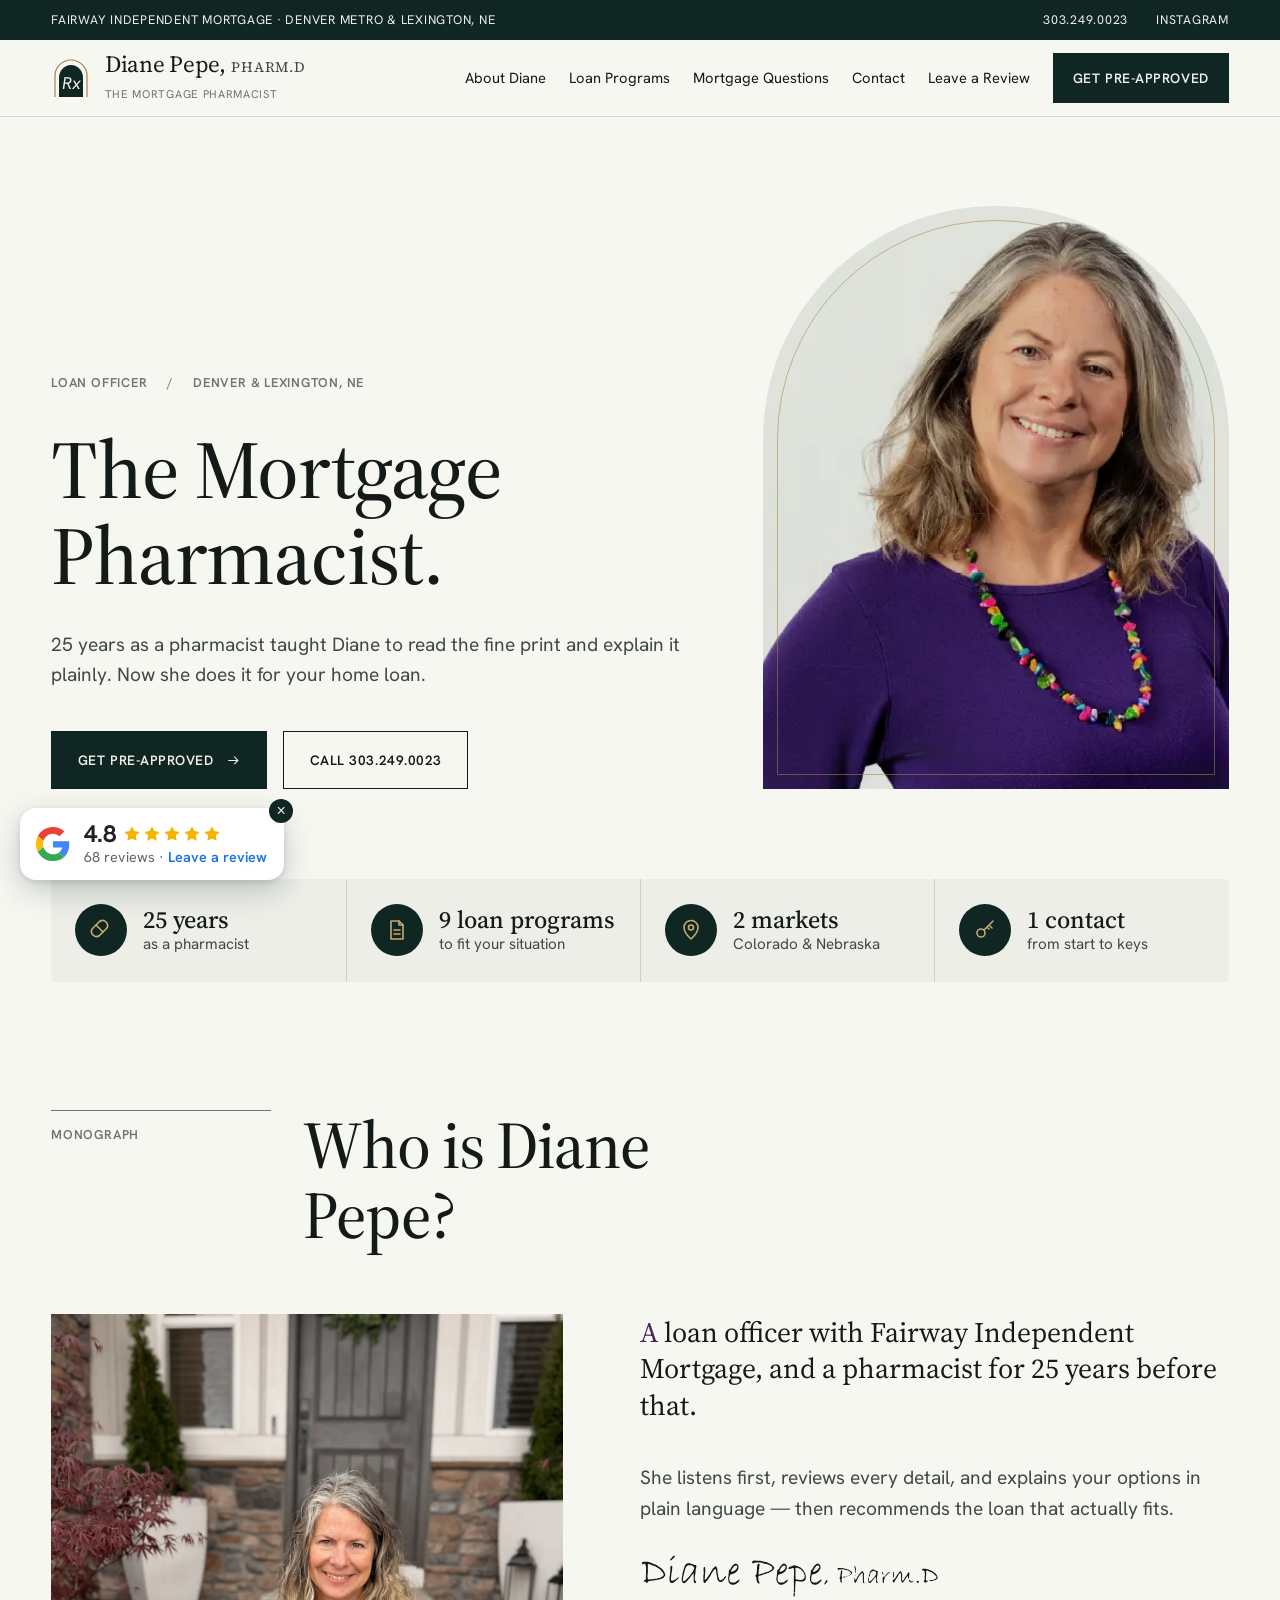
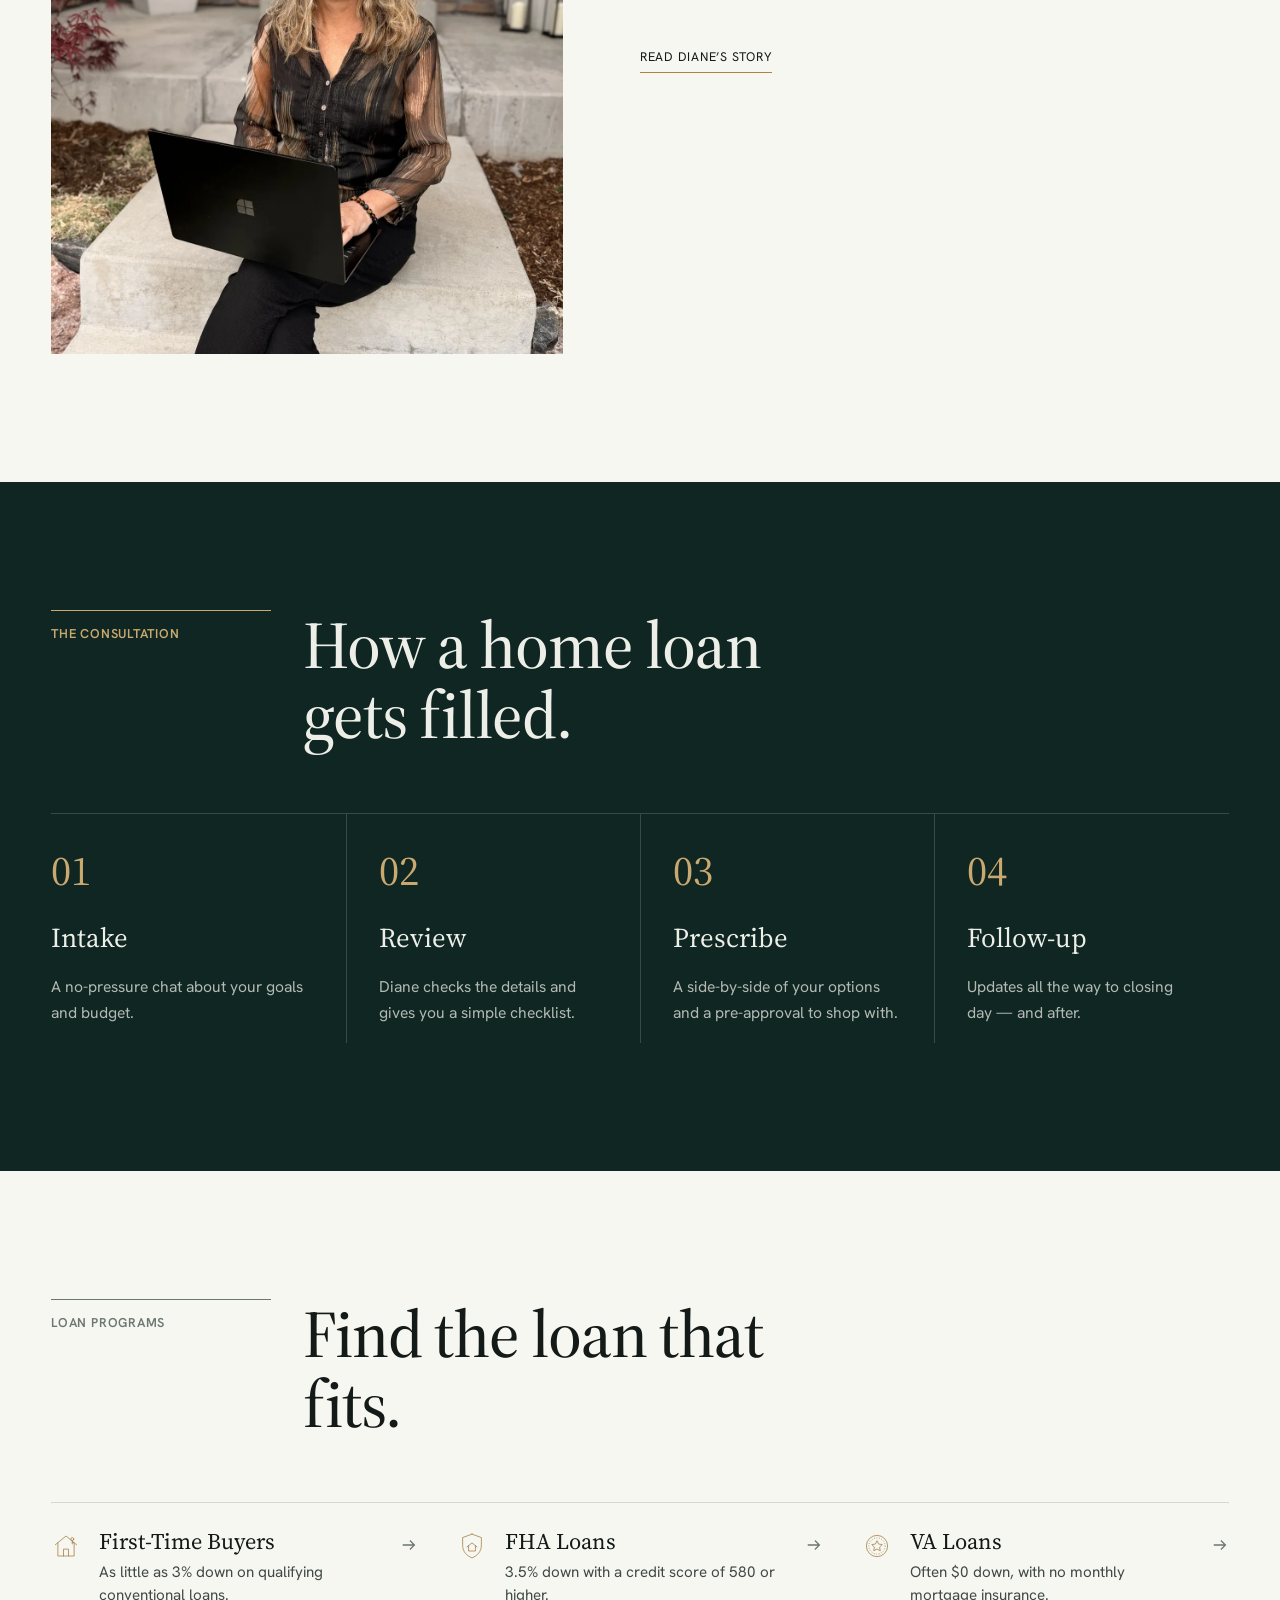
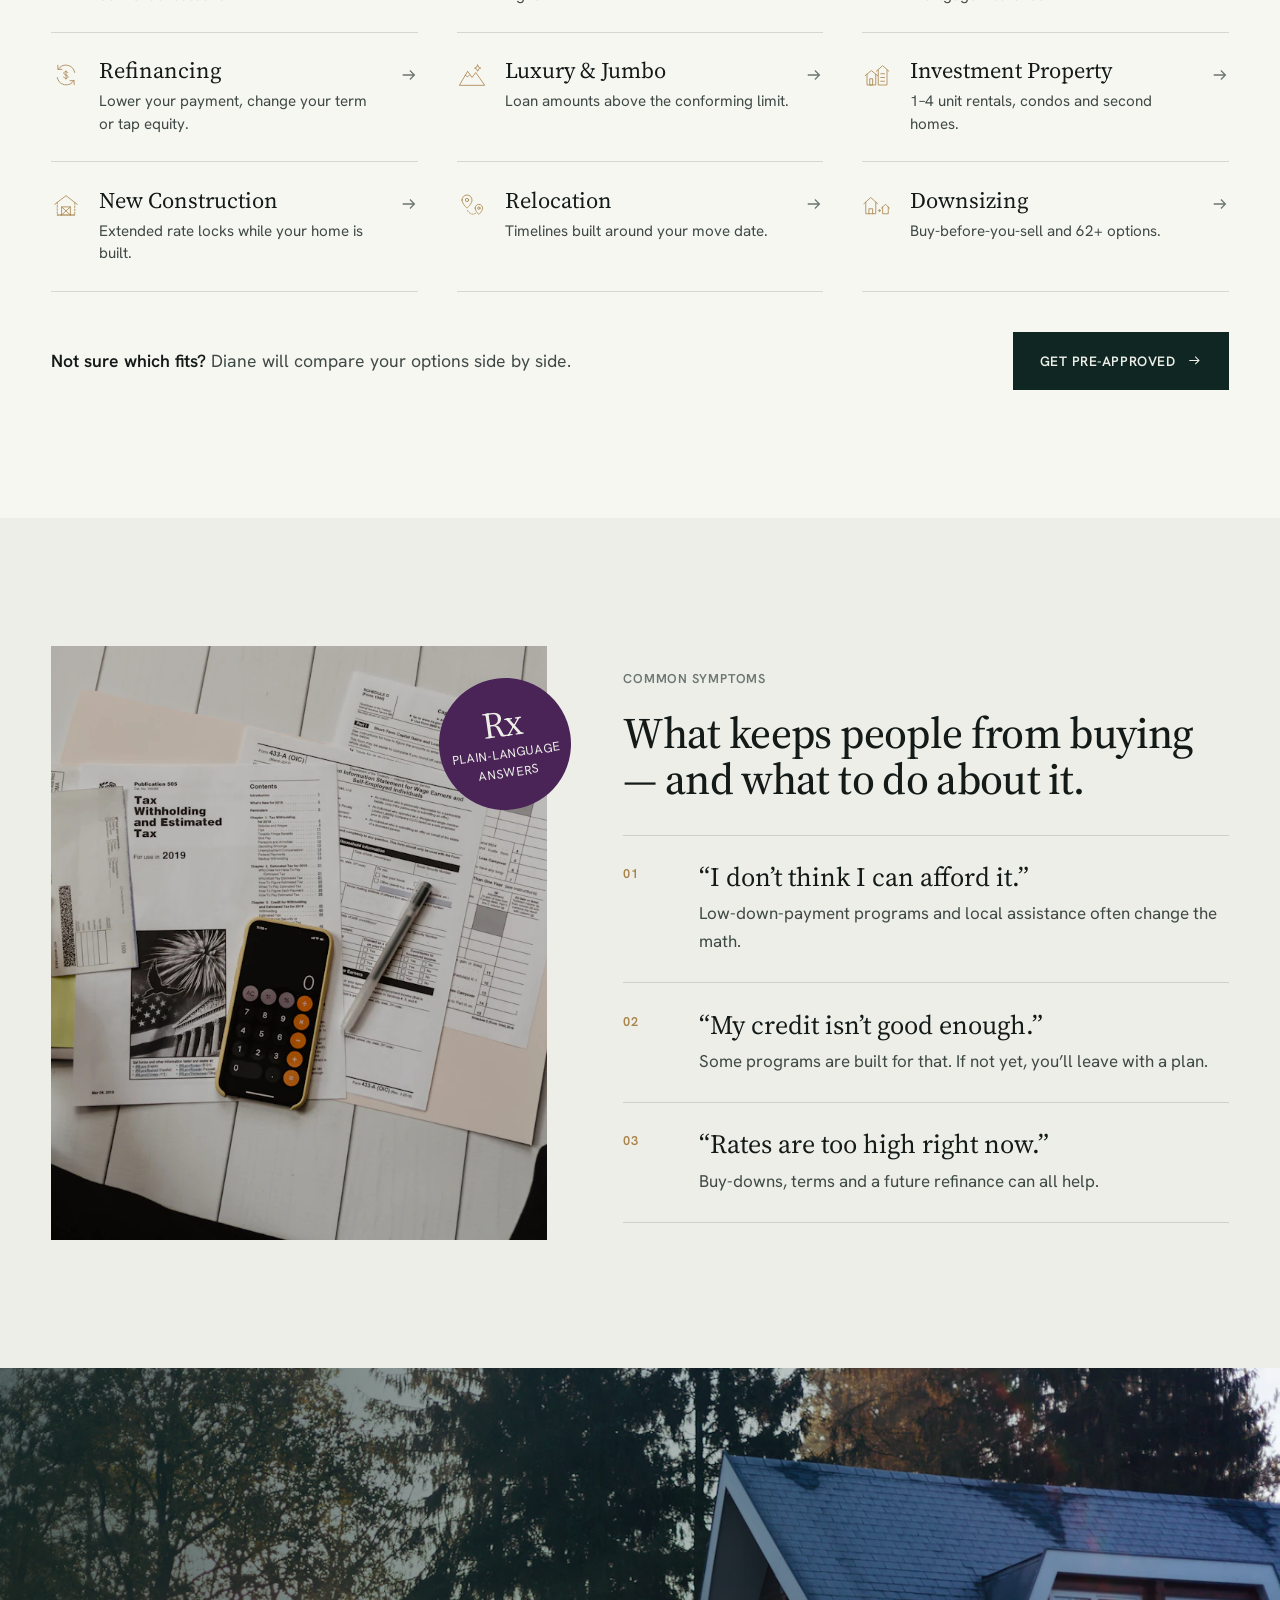
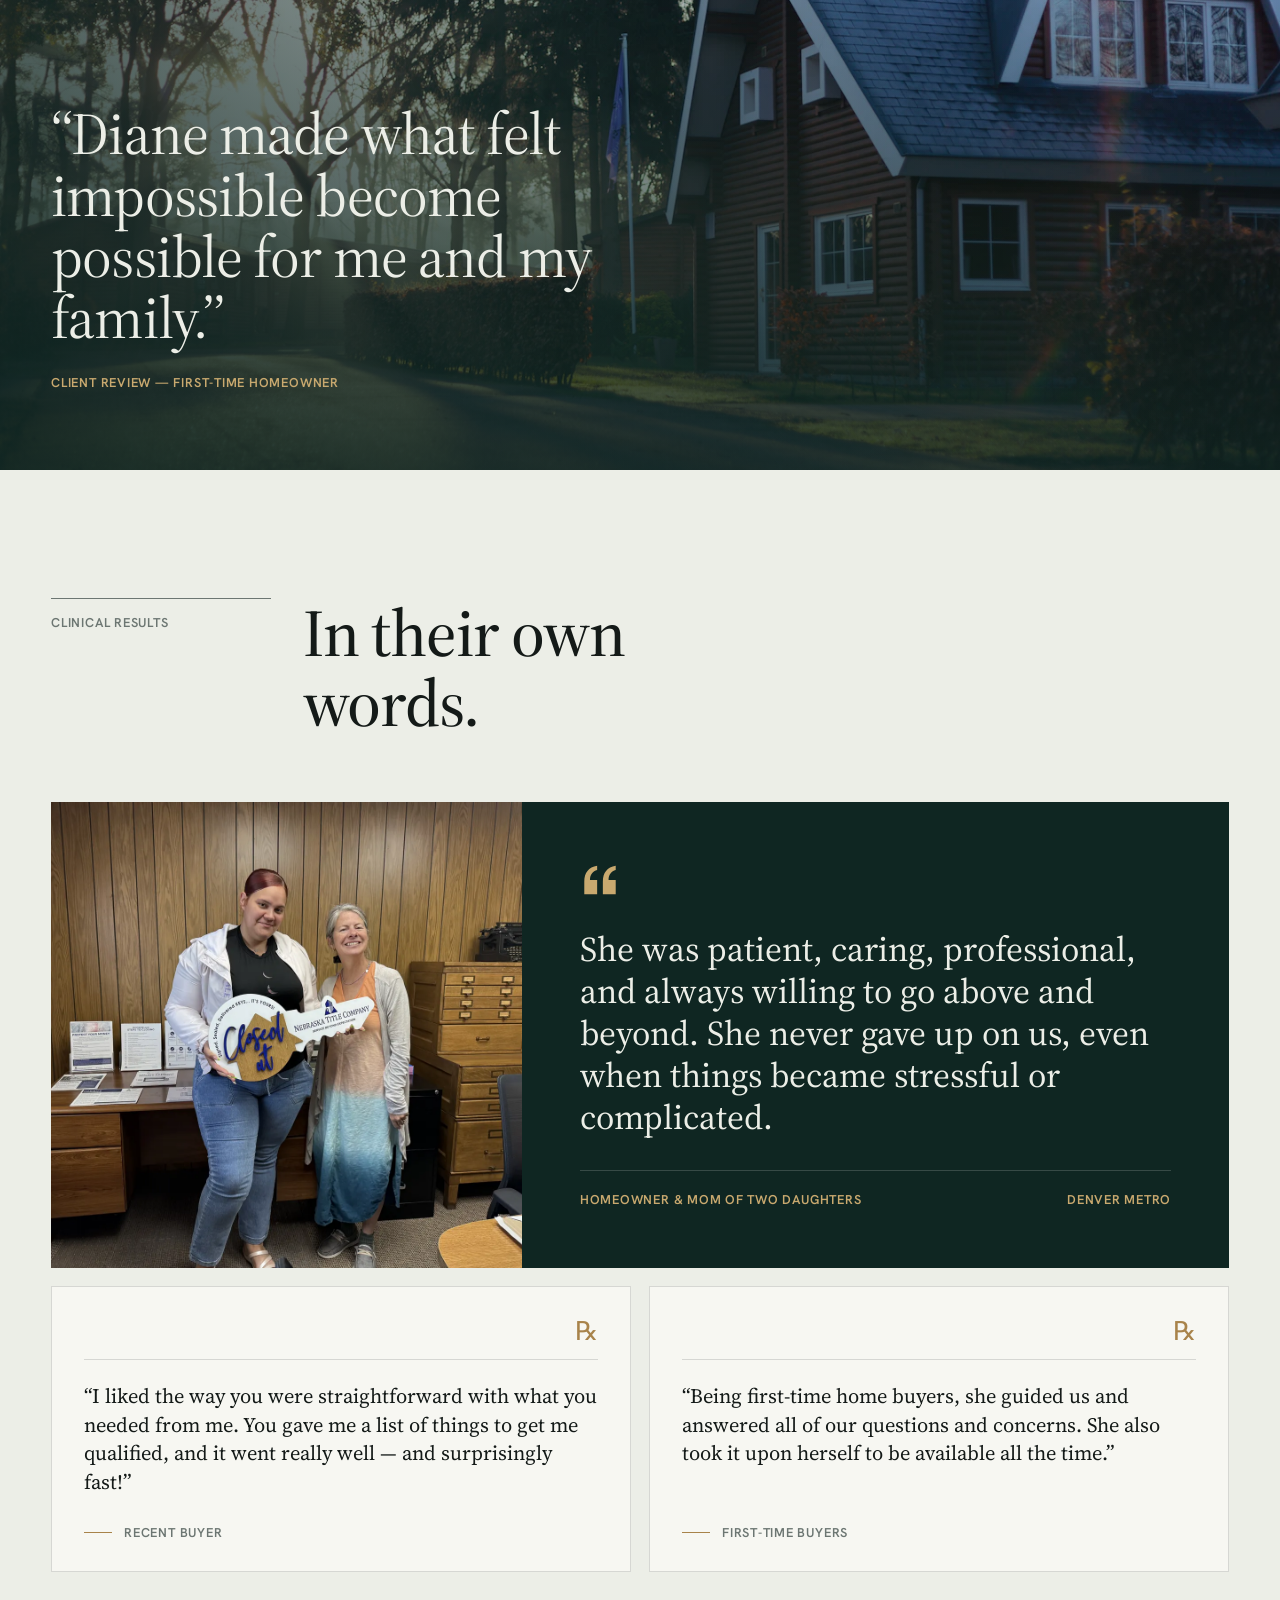
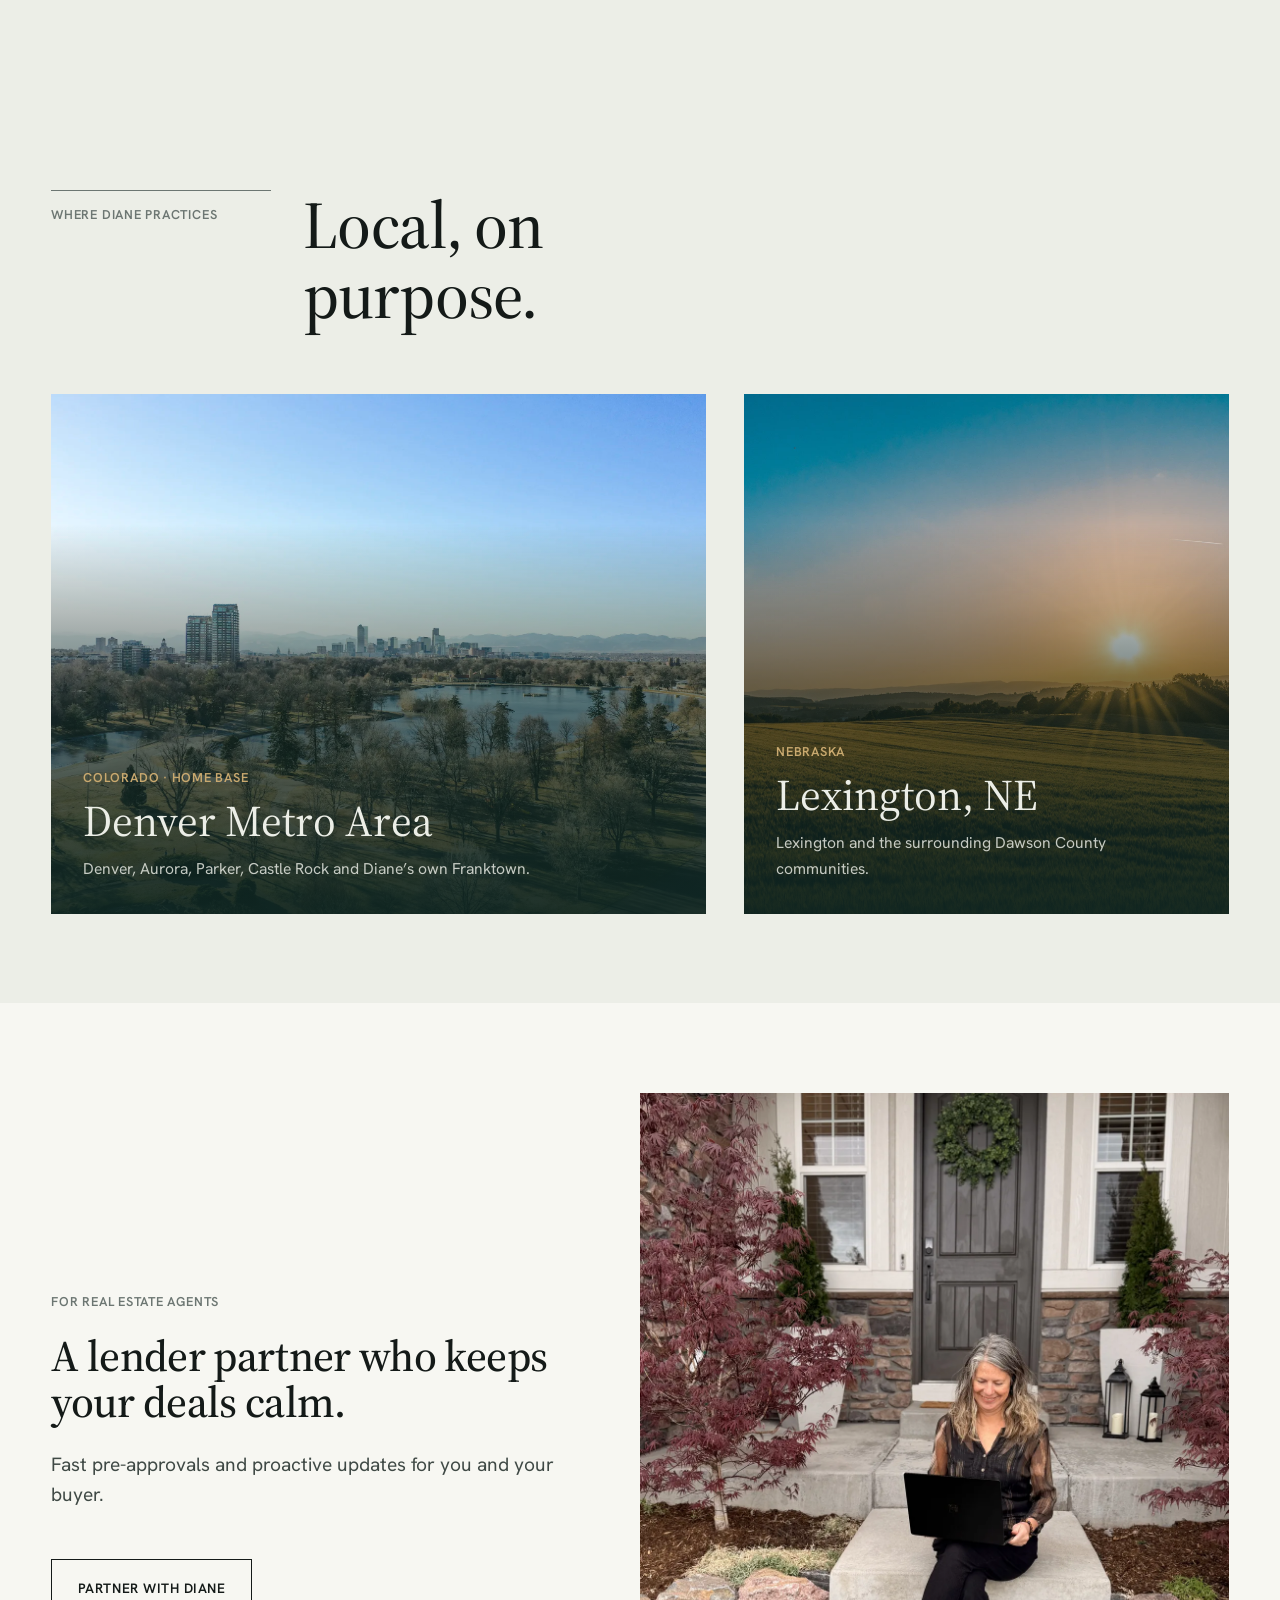
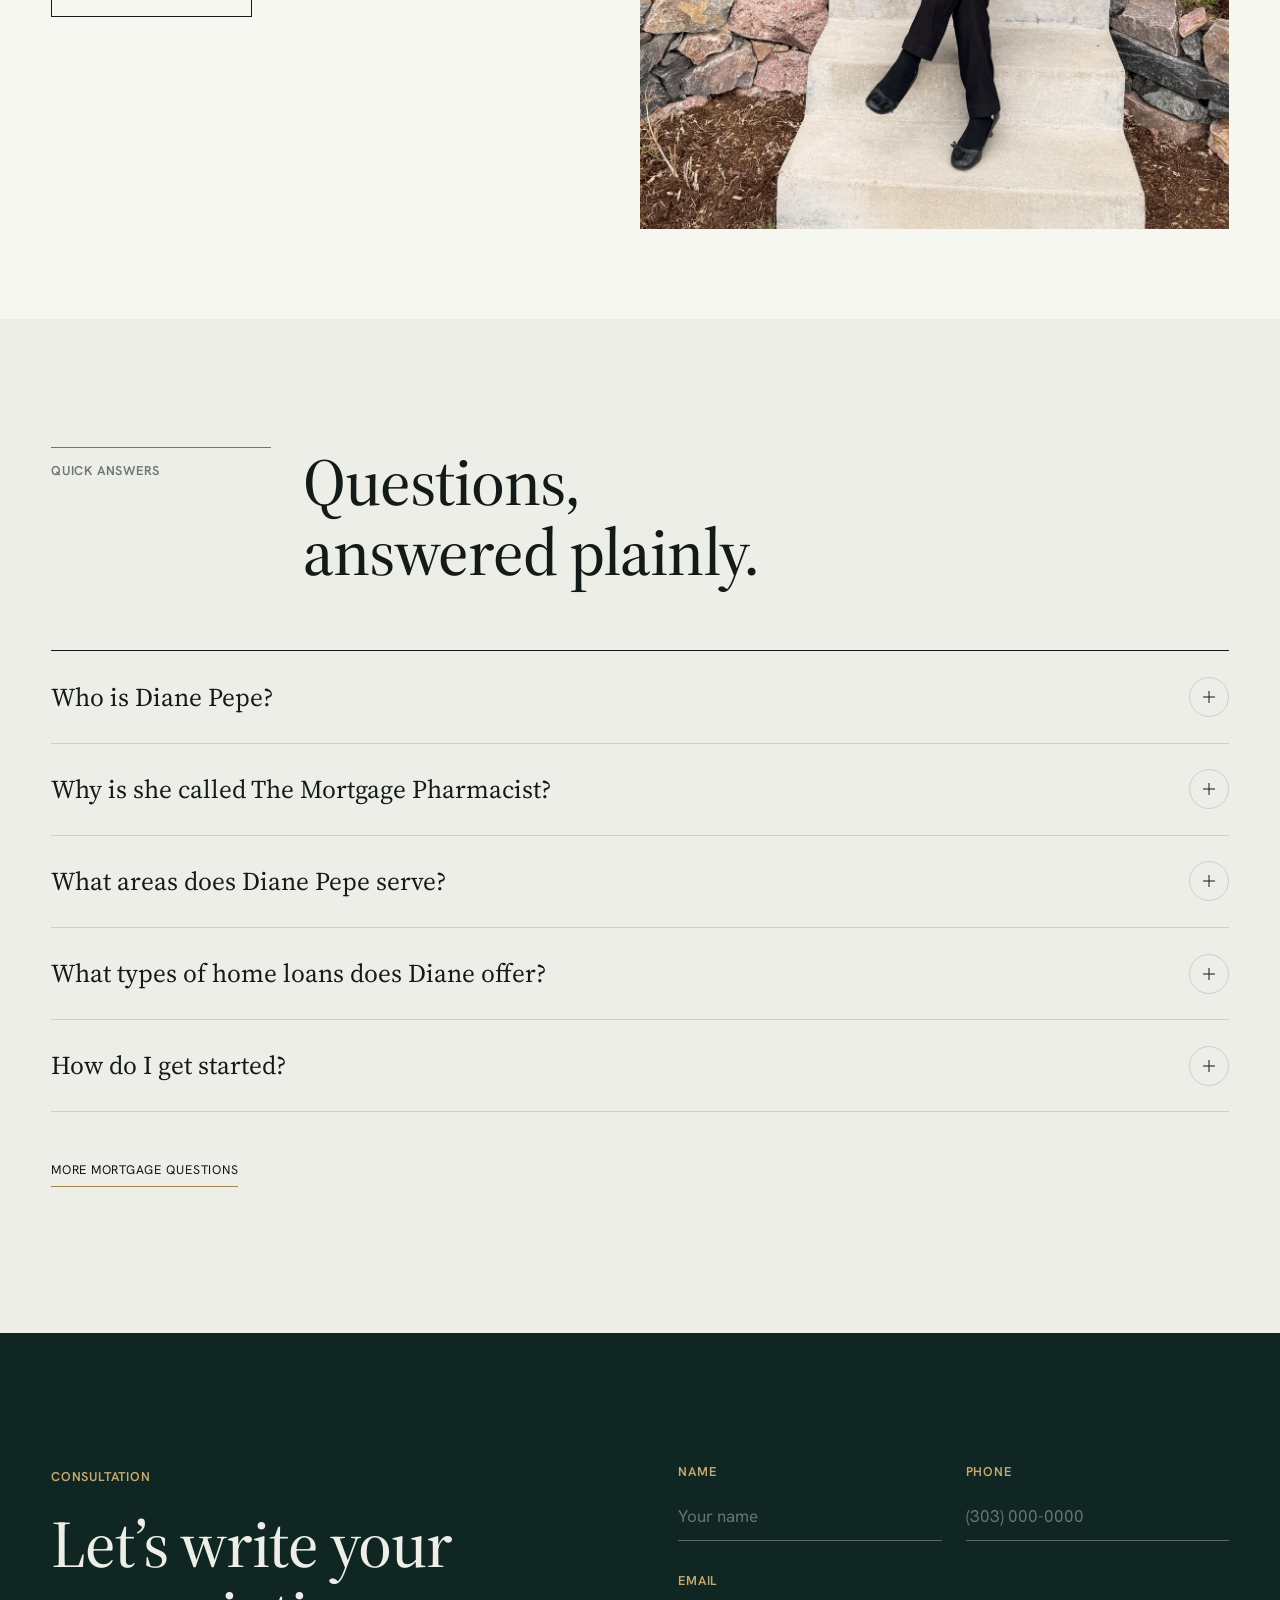
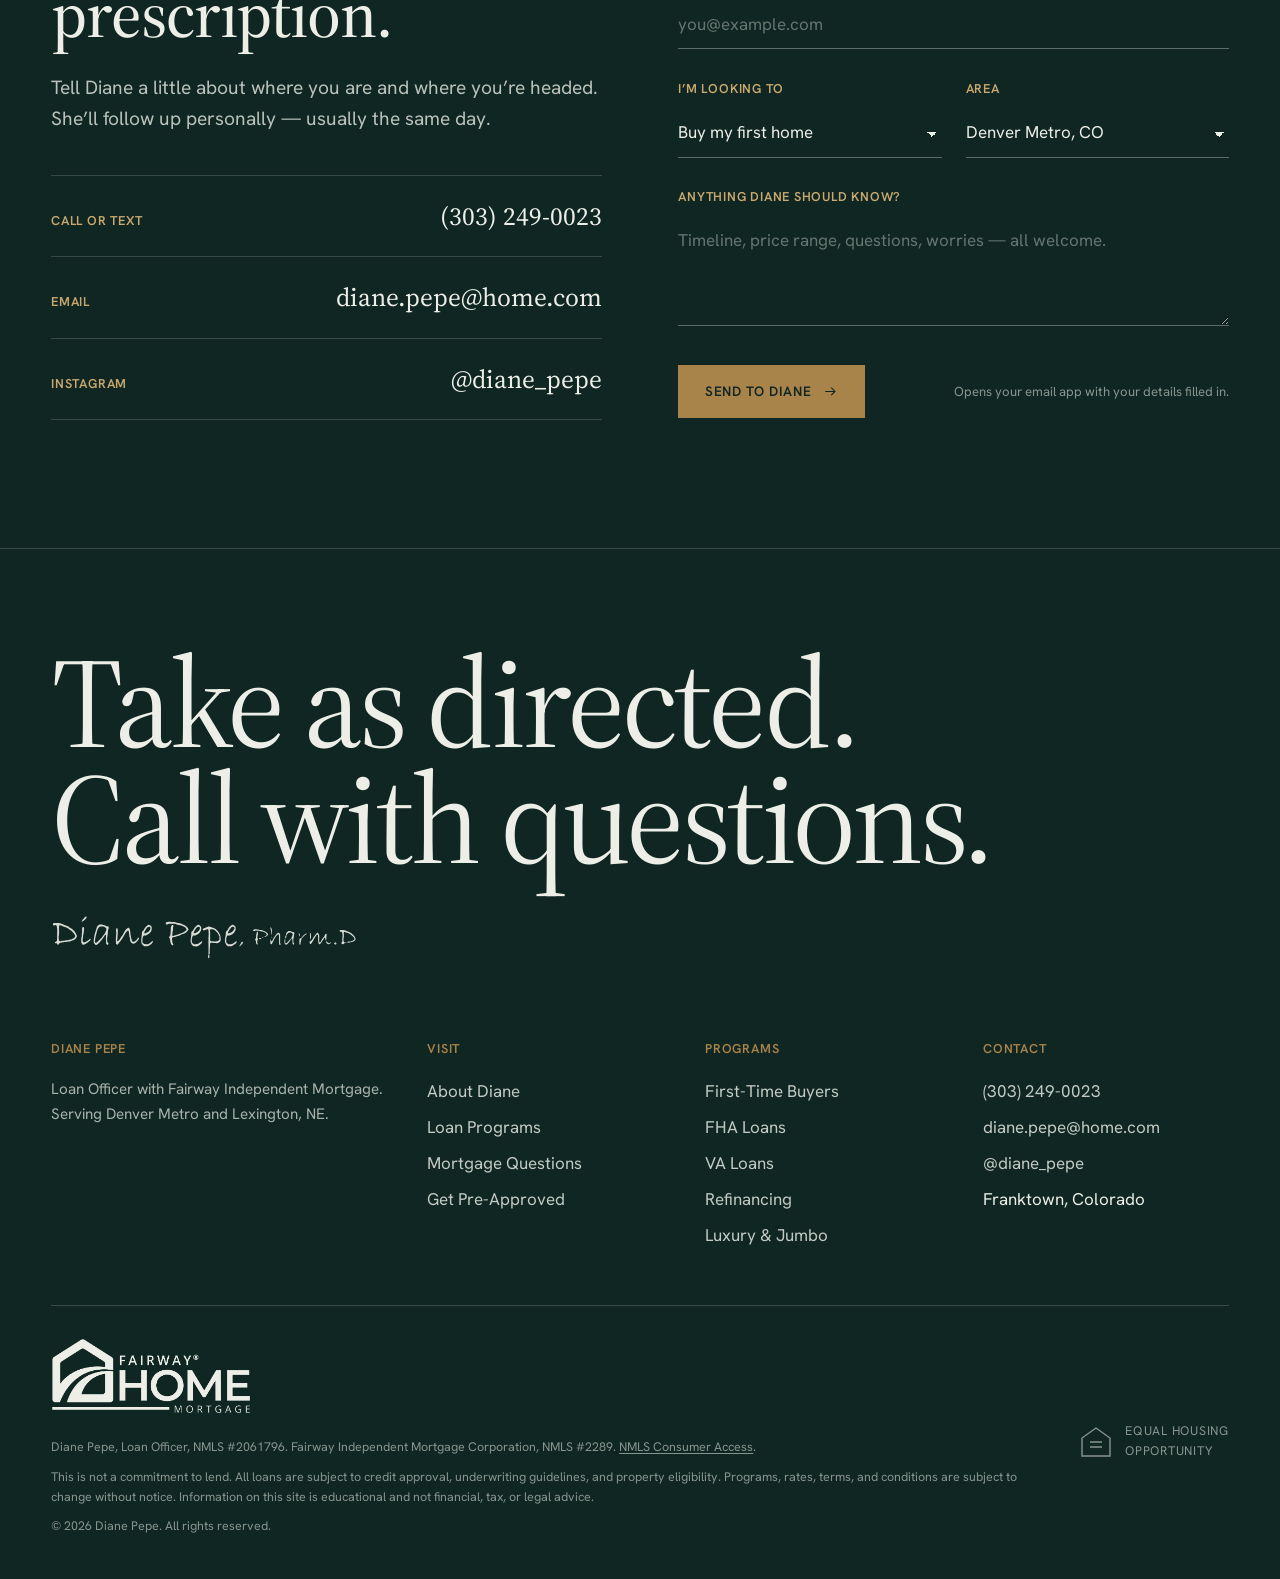
==== commit 756343f8: "Add Diane's signature (vectorized) to homepage, about page and footer Co-Authored-By: Claude Opus 5." ====
--- a/index.html
+++ b/index.html
@@ -21,7 +21,7 @@
 <link rel="preconnect" href="https://fonts.googleapis.com">
 <link rel="preconnect" href="https://fonts.gstatic.com" crossorigin>
 <link rel="stylesheet" href="https://fonts.googleapis.com/css2?family=Source+Serif+4:ital,opsz,wght@0,8..60,400;0,8..60,500;0,8..60,600;1,8..60,400;1,8..60,500&family=Hanken+Grotesk:wght@400;500;600;700&display=swap">
-<link rel="stylesheet" href="/assets/css/site.css?v=05376026">
+<link rel="stylesheet" href="/assets/css/site.css?v=d388068a">
 <title>Diane Pepe, The Mortgage Pharmacist | Denver Loan Officer, Fairway Mortgage</title>
 <meta name="description" content="Diane Pepe is a Denver-area loan officer with Fairway Independent Mortgage and a former pharmacist of 25 years. First-time buyer, FHA, VA, refinance and jumbo loans in Colorado and Lexington, Nebraska.">
 <link rel="canonical" href="https://www.dianepepe.com/">
@@ -226,6 +226,7 @@
         <div class="reveal">
           <p class="monograph__answer">A loan officer with Fairway Independent Mortgage, and a pharmacist for 25 years before that.</p>
           <p class="lede">She listens first, reviews every detail, and explains your options in plain language &mdash; then recommends the loan that actually fits.</p>
+          <img class="signature" src="/assets/img/diane-signature.svg" width="346" height="53" alt="Signed, Diane Pepe, PharmD" loading="lazy">
           <p class="center-cta"><a class="link-line" href="/about">Read Diane&rsquo;s story</a></p>
         </div>
       </div>
@@ -534,6 +535,7 @@
 <footer class="site-footer">
   <div class="wrap">
     <p class="footer__big" aria-hidden="true">Take as directed.<br>Call with questions.</p>
+    <img class="signature signature--footer" src="/assets/img/diane-signature-light.svg" width="346" height="53" alt="Diane Pepe, PharmD" loading="lazy">
     <div class="footer__grid">
       <div>
         <h4 class="label label--brass">Diane Pepe</h4>
--- a/assets/css/site.css
+++ b/assets/css/site.css
@@ -623,3 +623,8 @@
 }
 @media (prefers-reduced-motion: reduce) { .g-review { transition: none; } }
 
+
+/* ---------- Signature ---------- */
+
+.signature { display: block; width: clamp(220px, 26vw, 300px); height: auto; margin: 1.75rem 0 0; }
+.signature--footer { width: clamp(220px, 24vw, 320px); margin: calc(-1 * clamp(1.5rem, 3vw, 3rem)) 0 clamp(3rem, 6vw, 5rem); opacity: .9; }
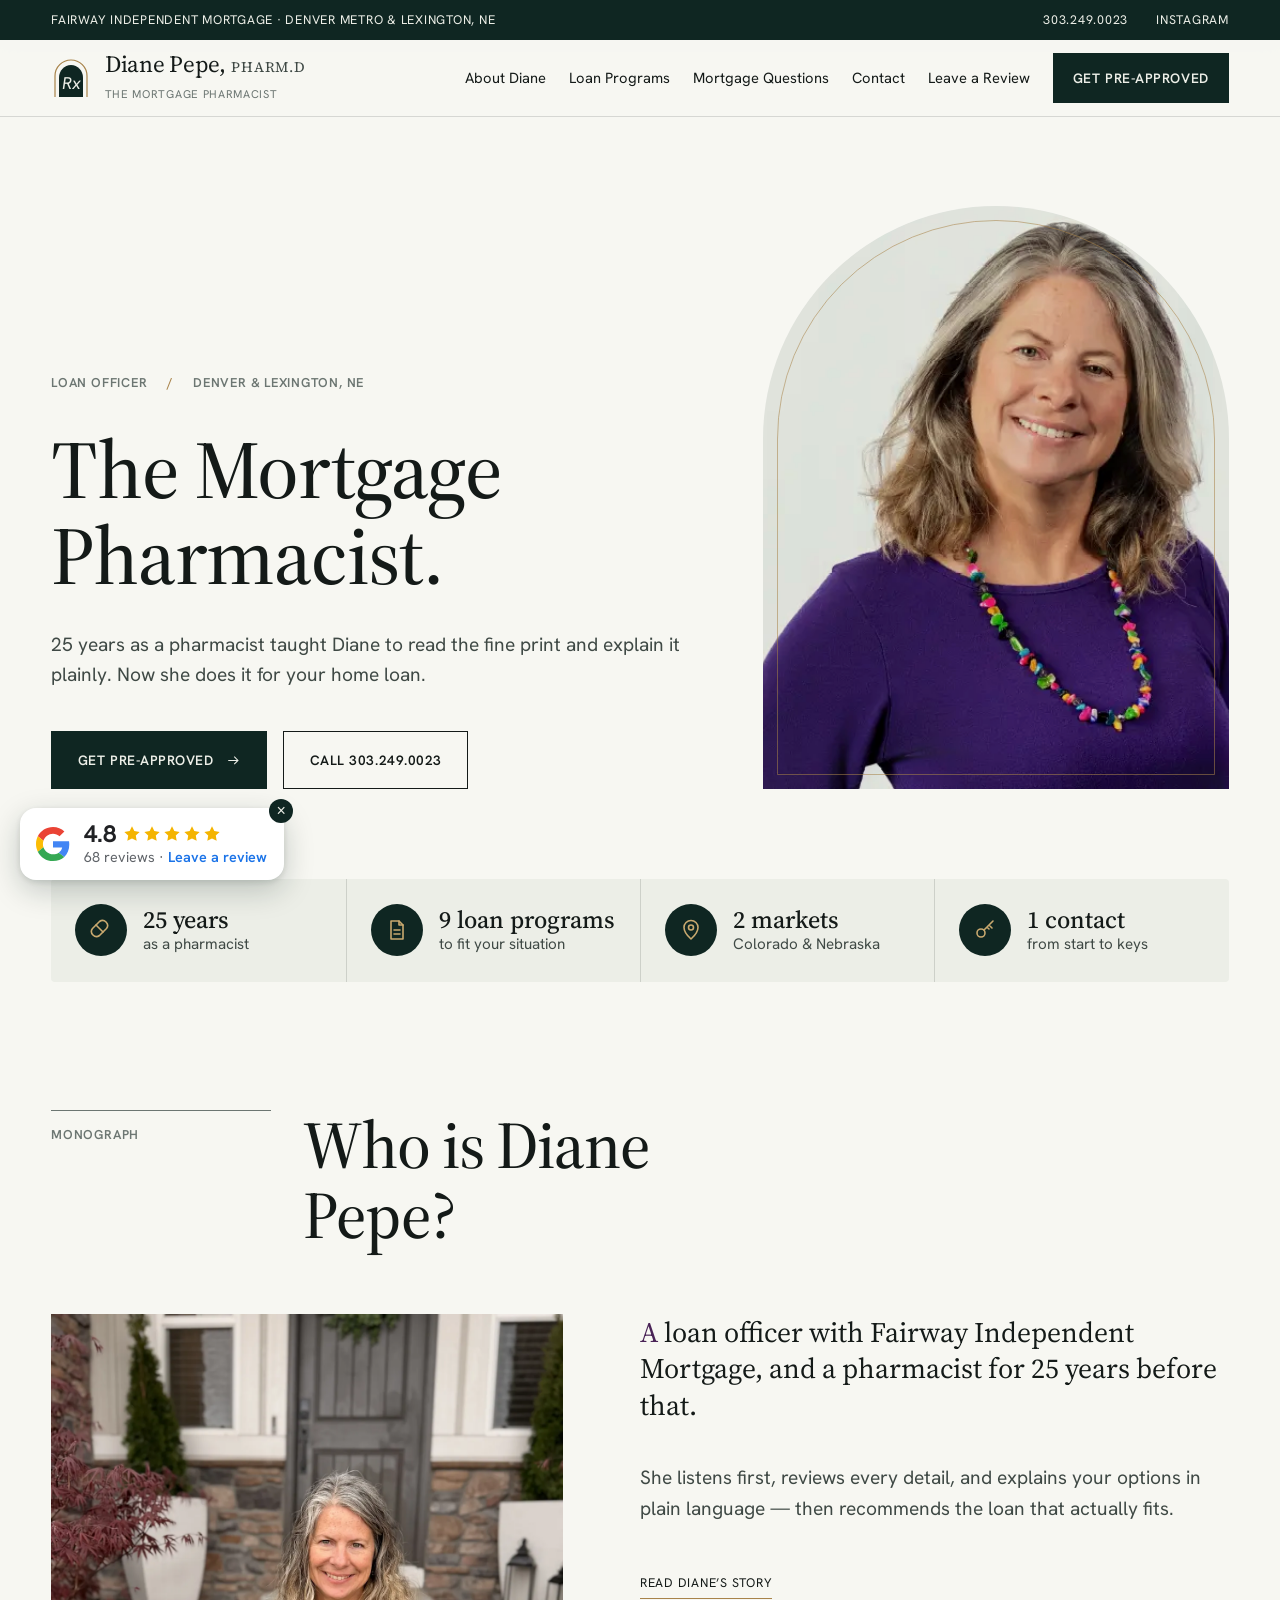
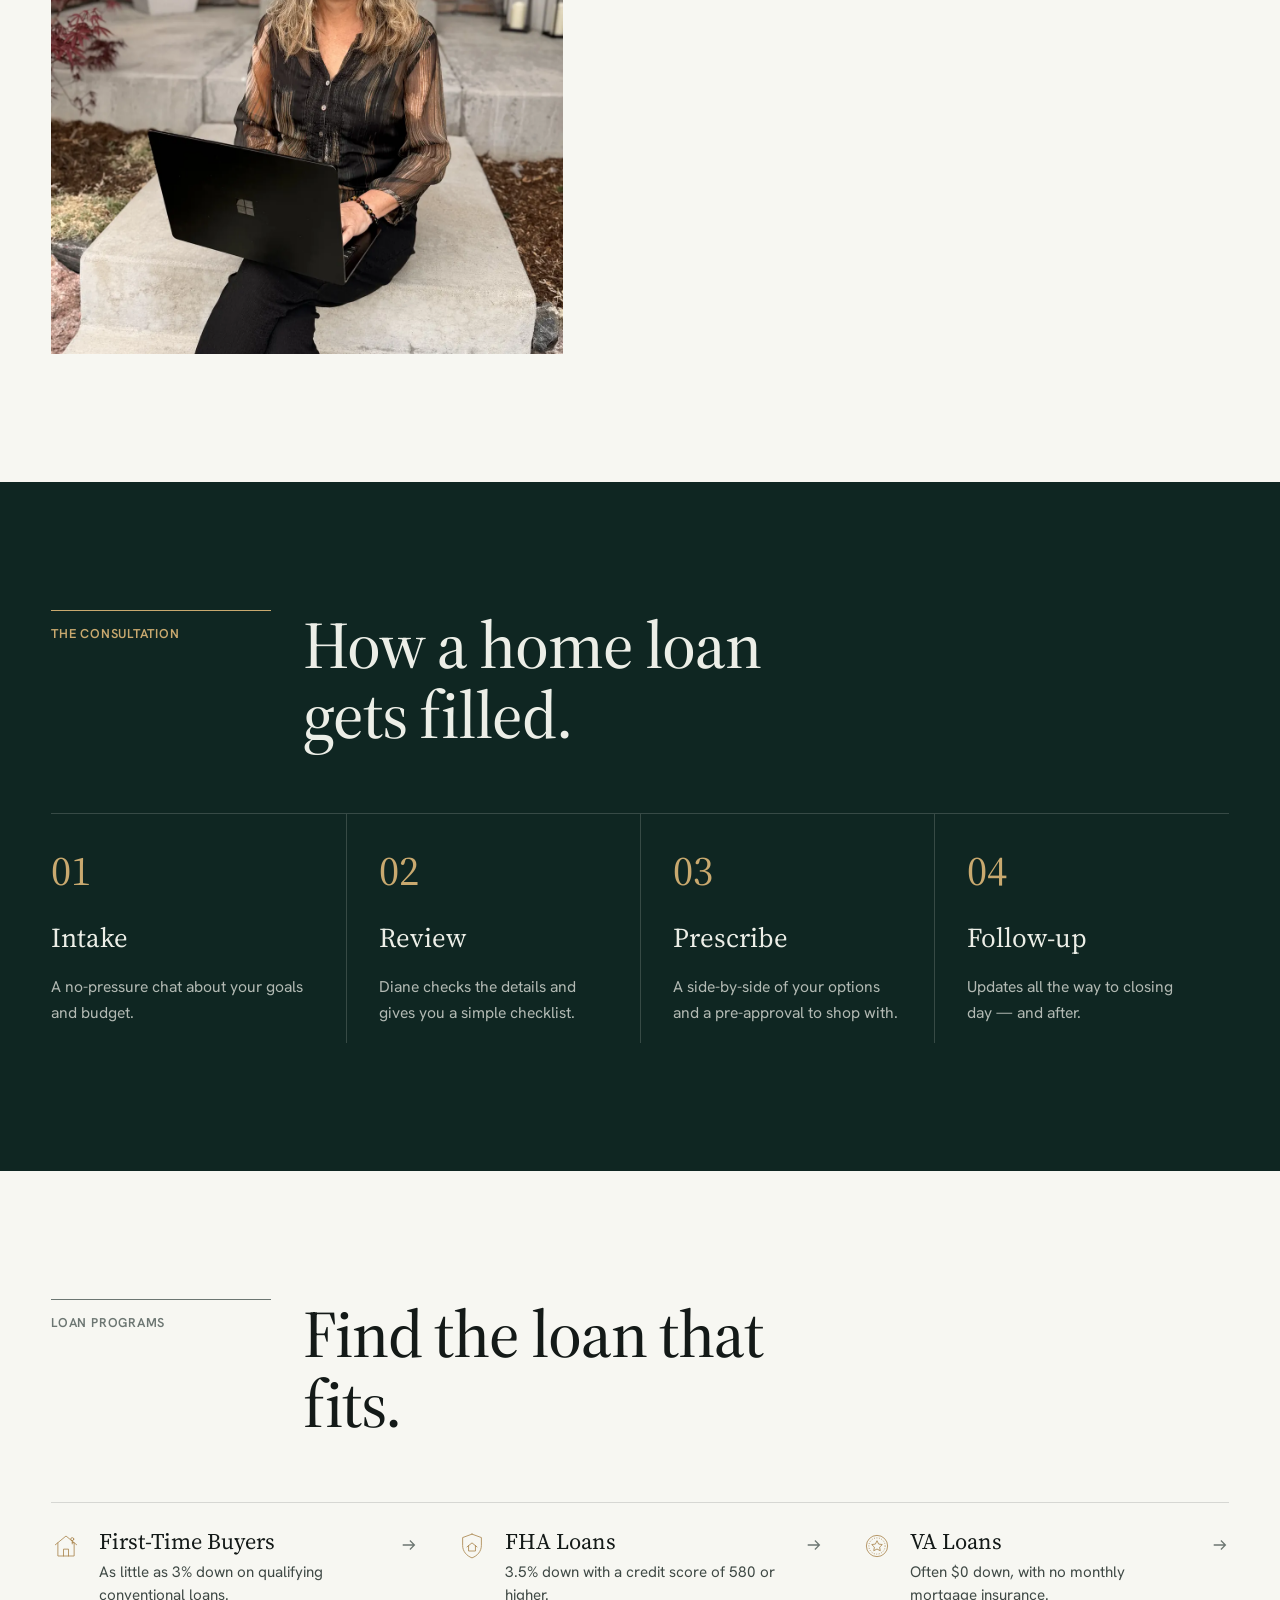
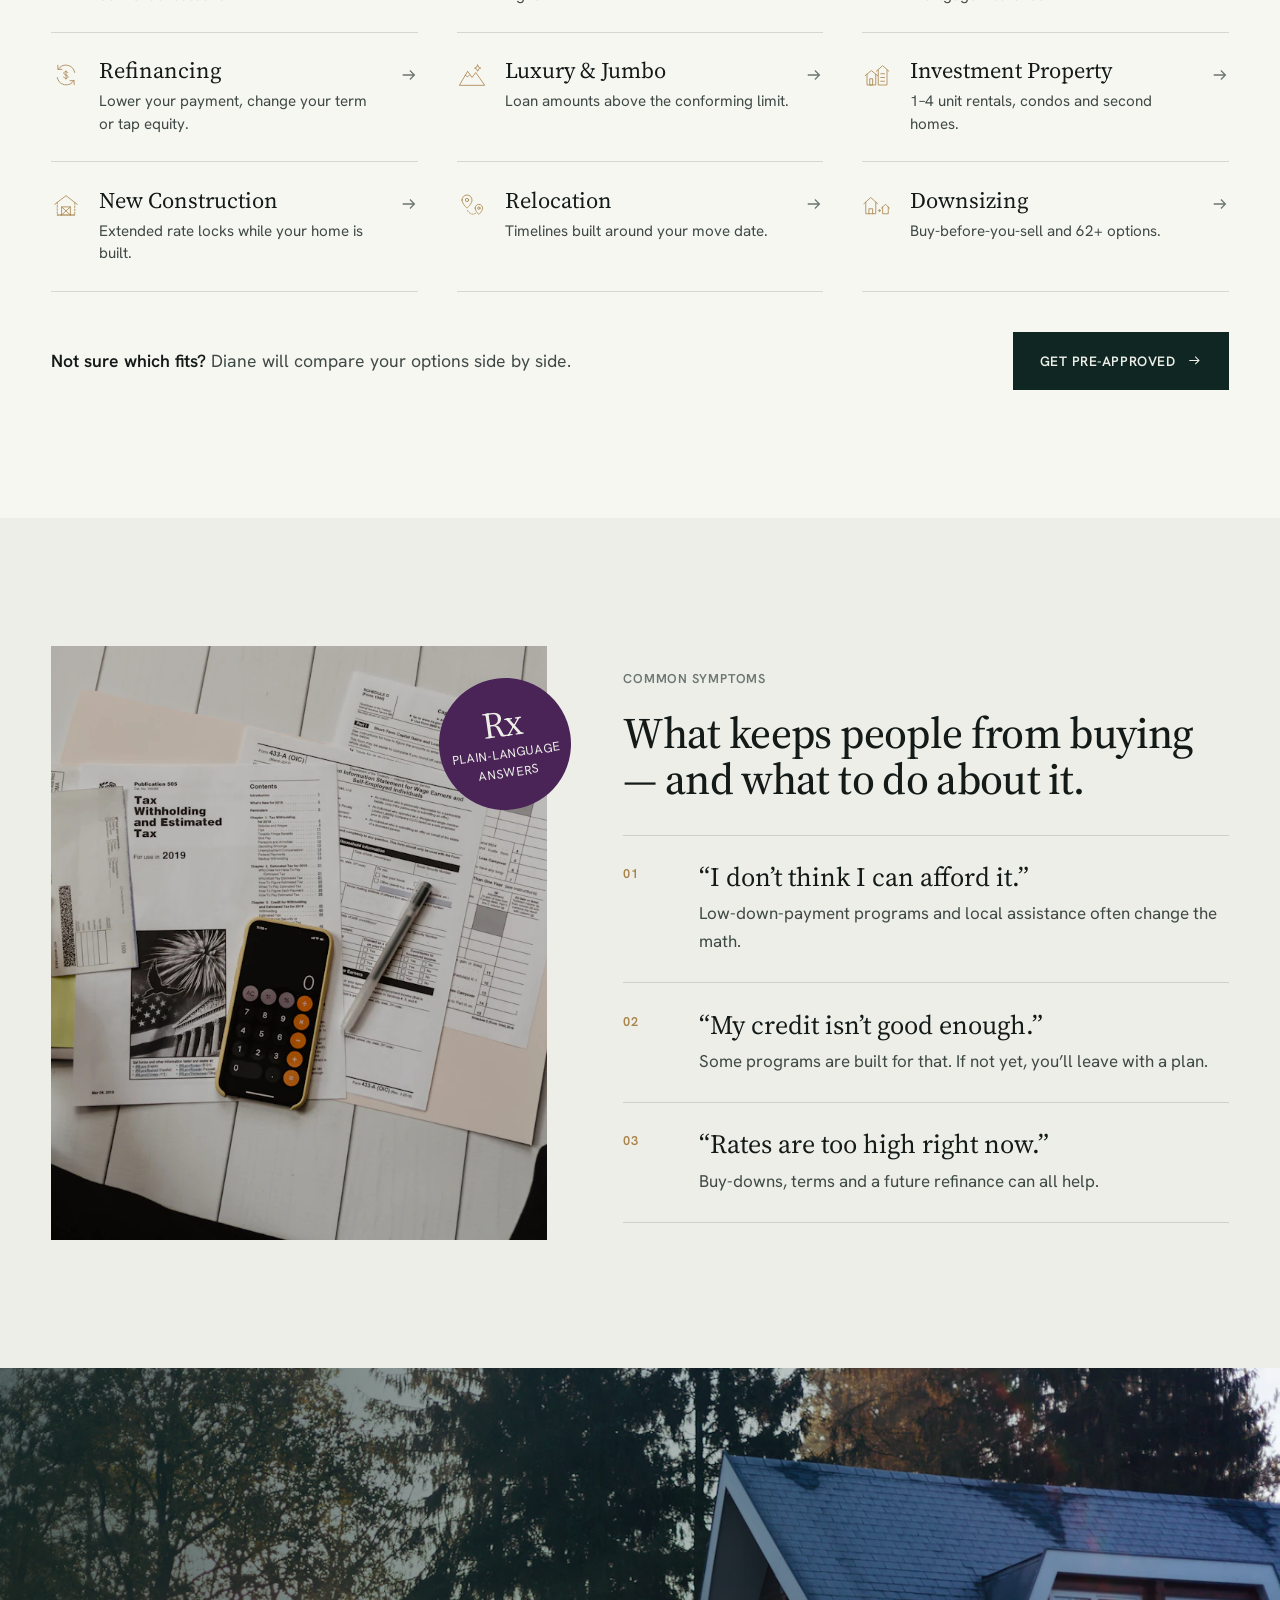
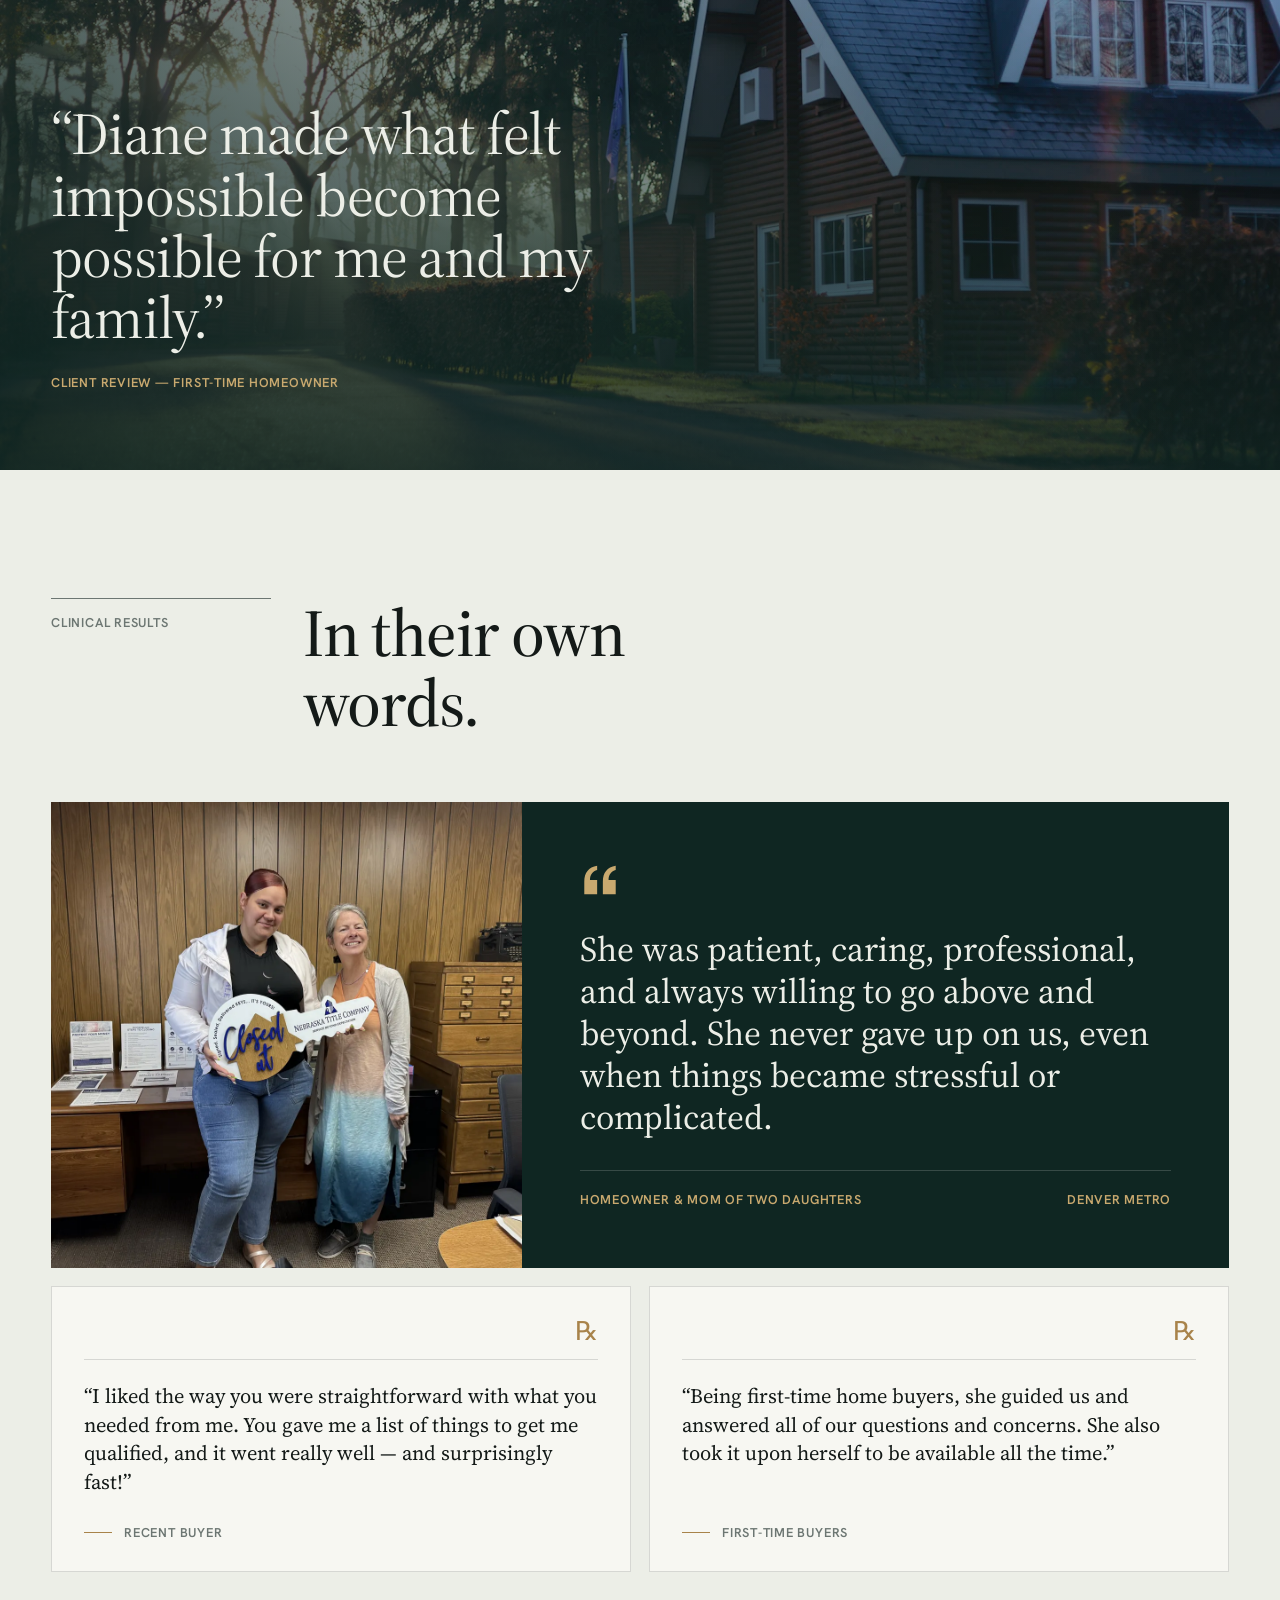
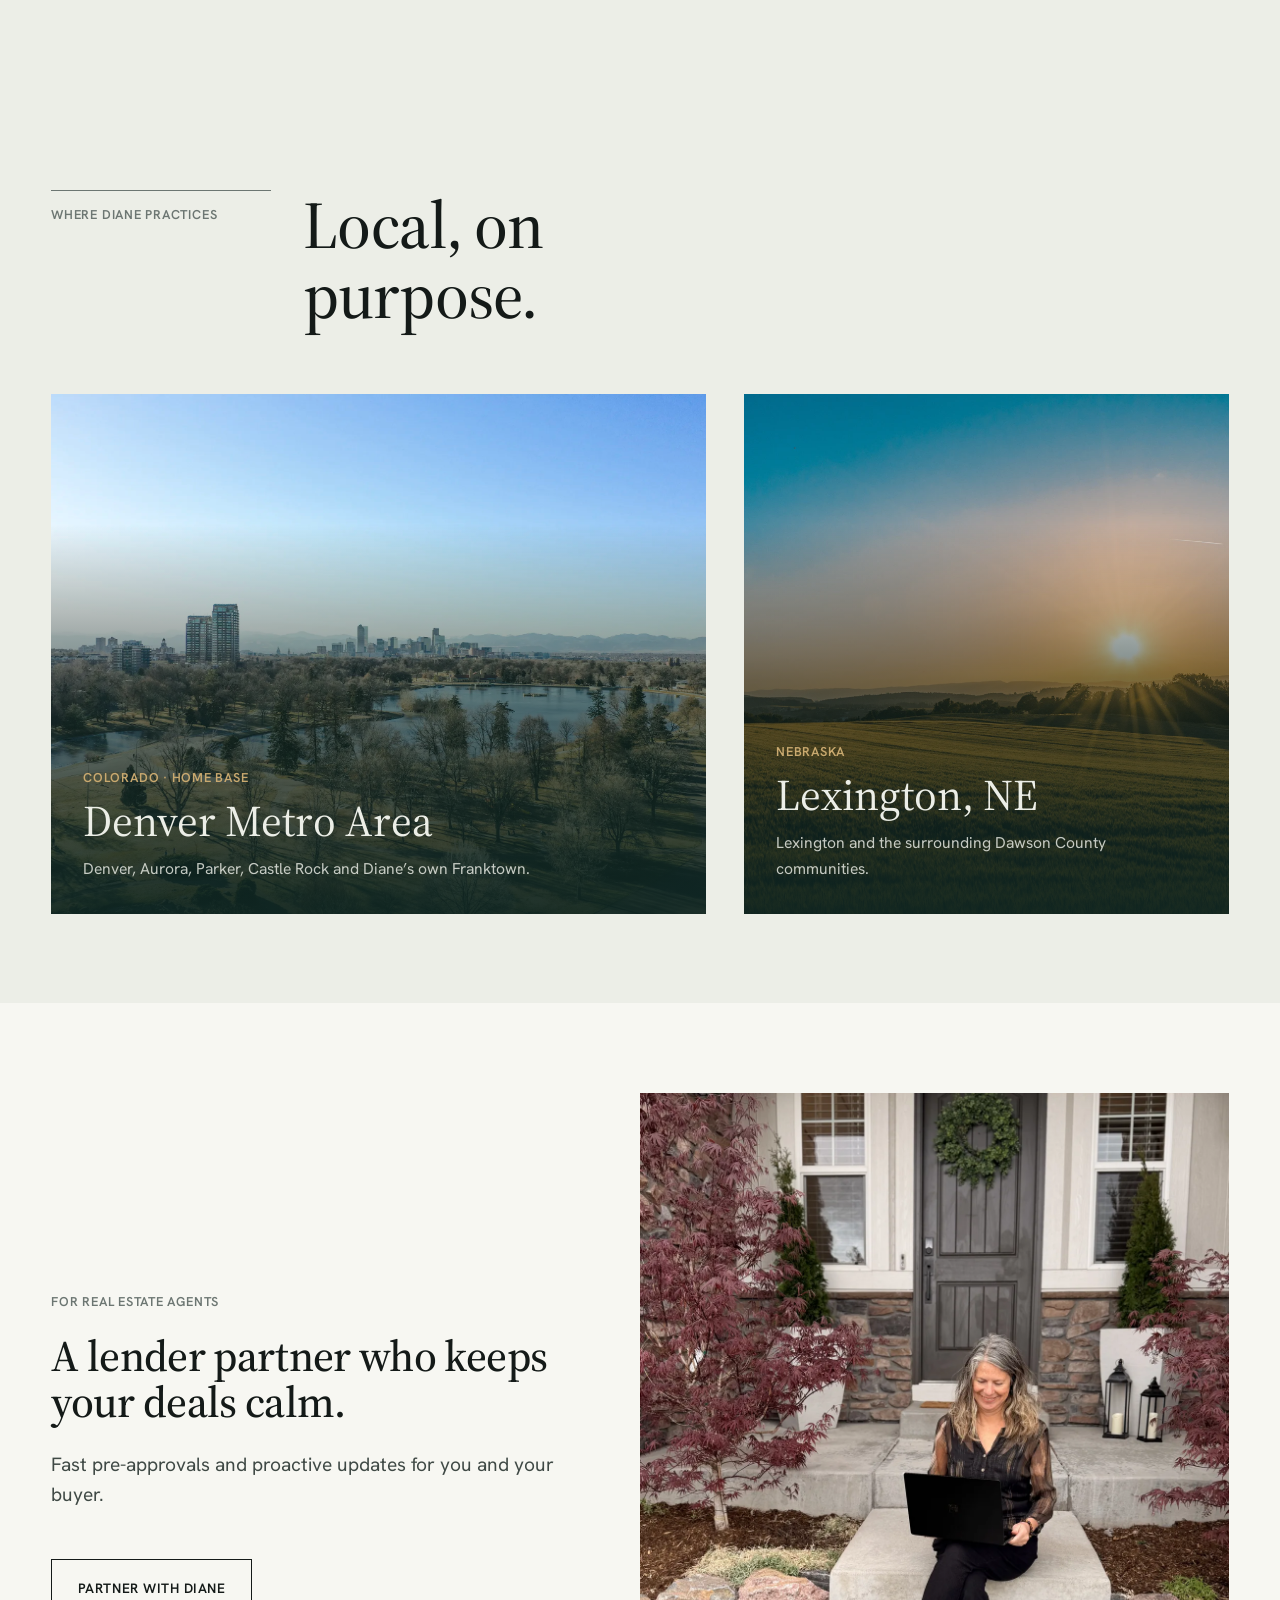
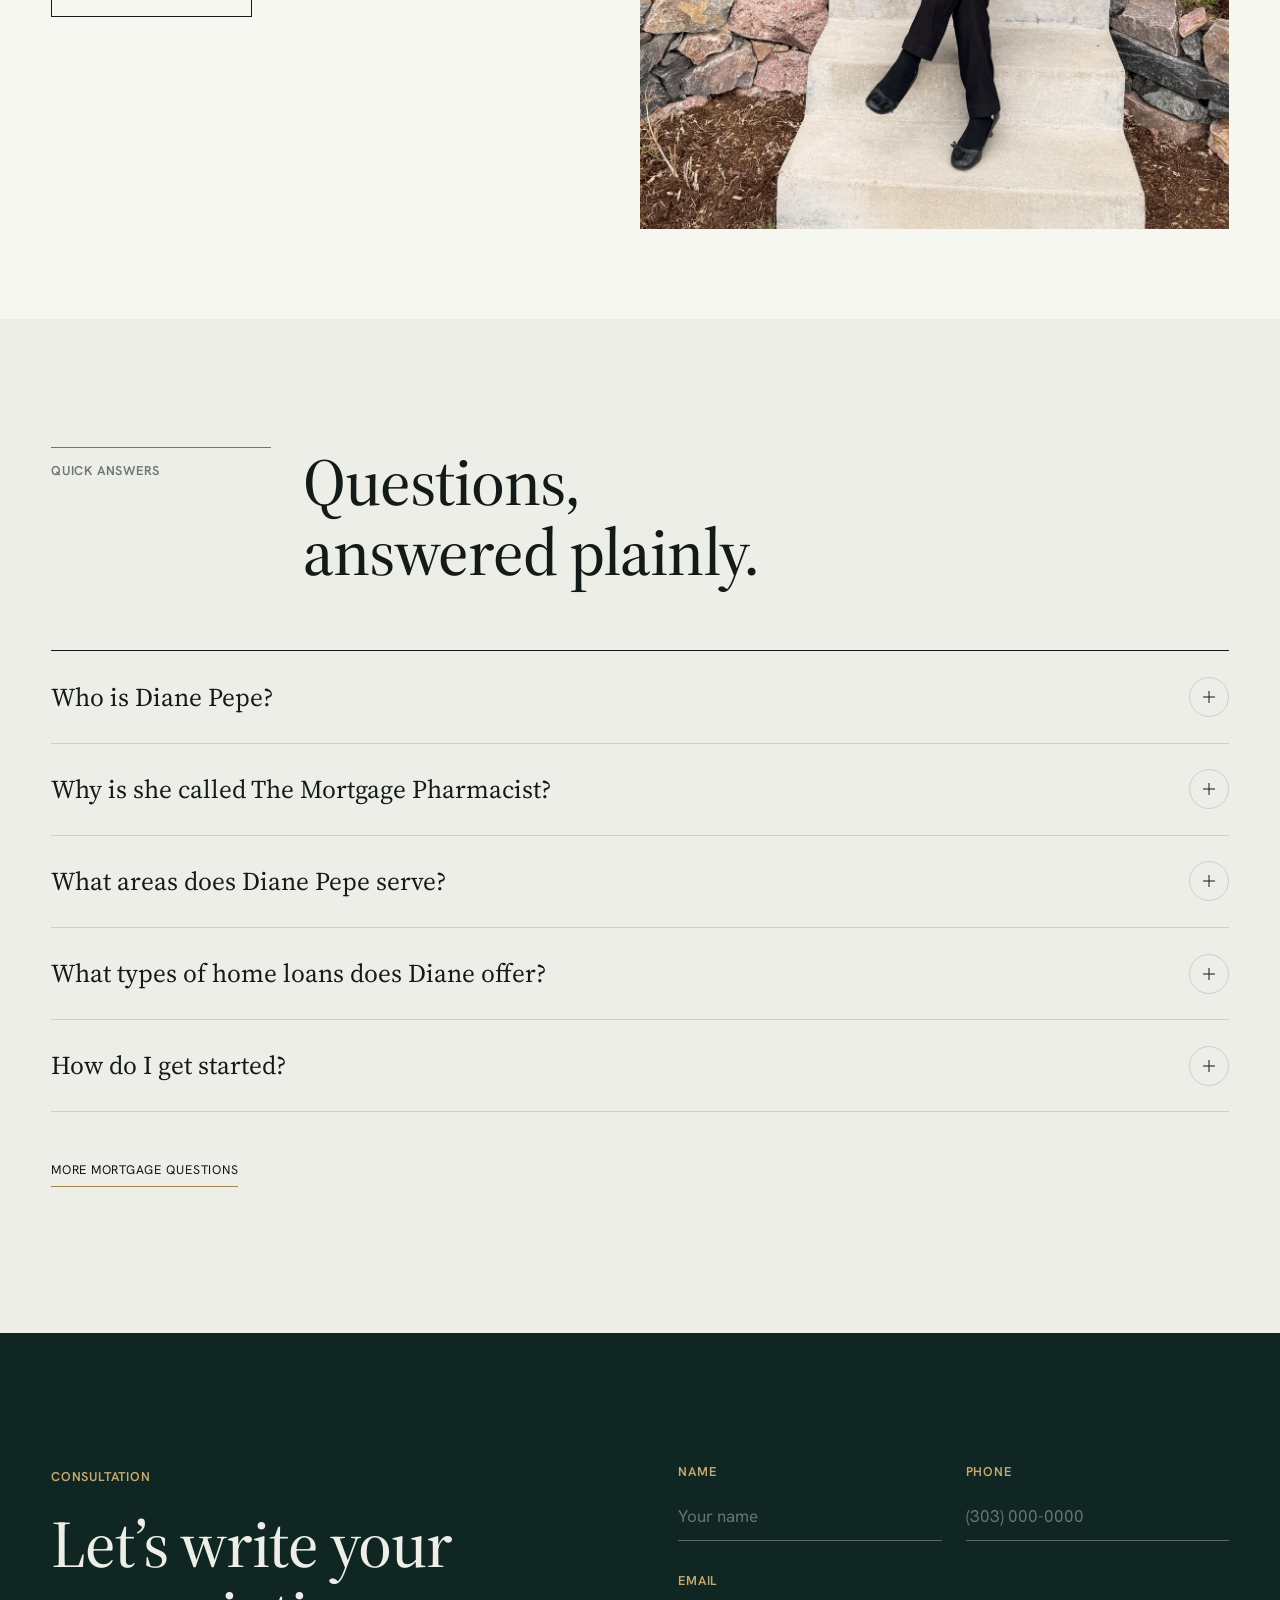
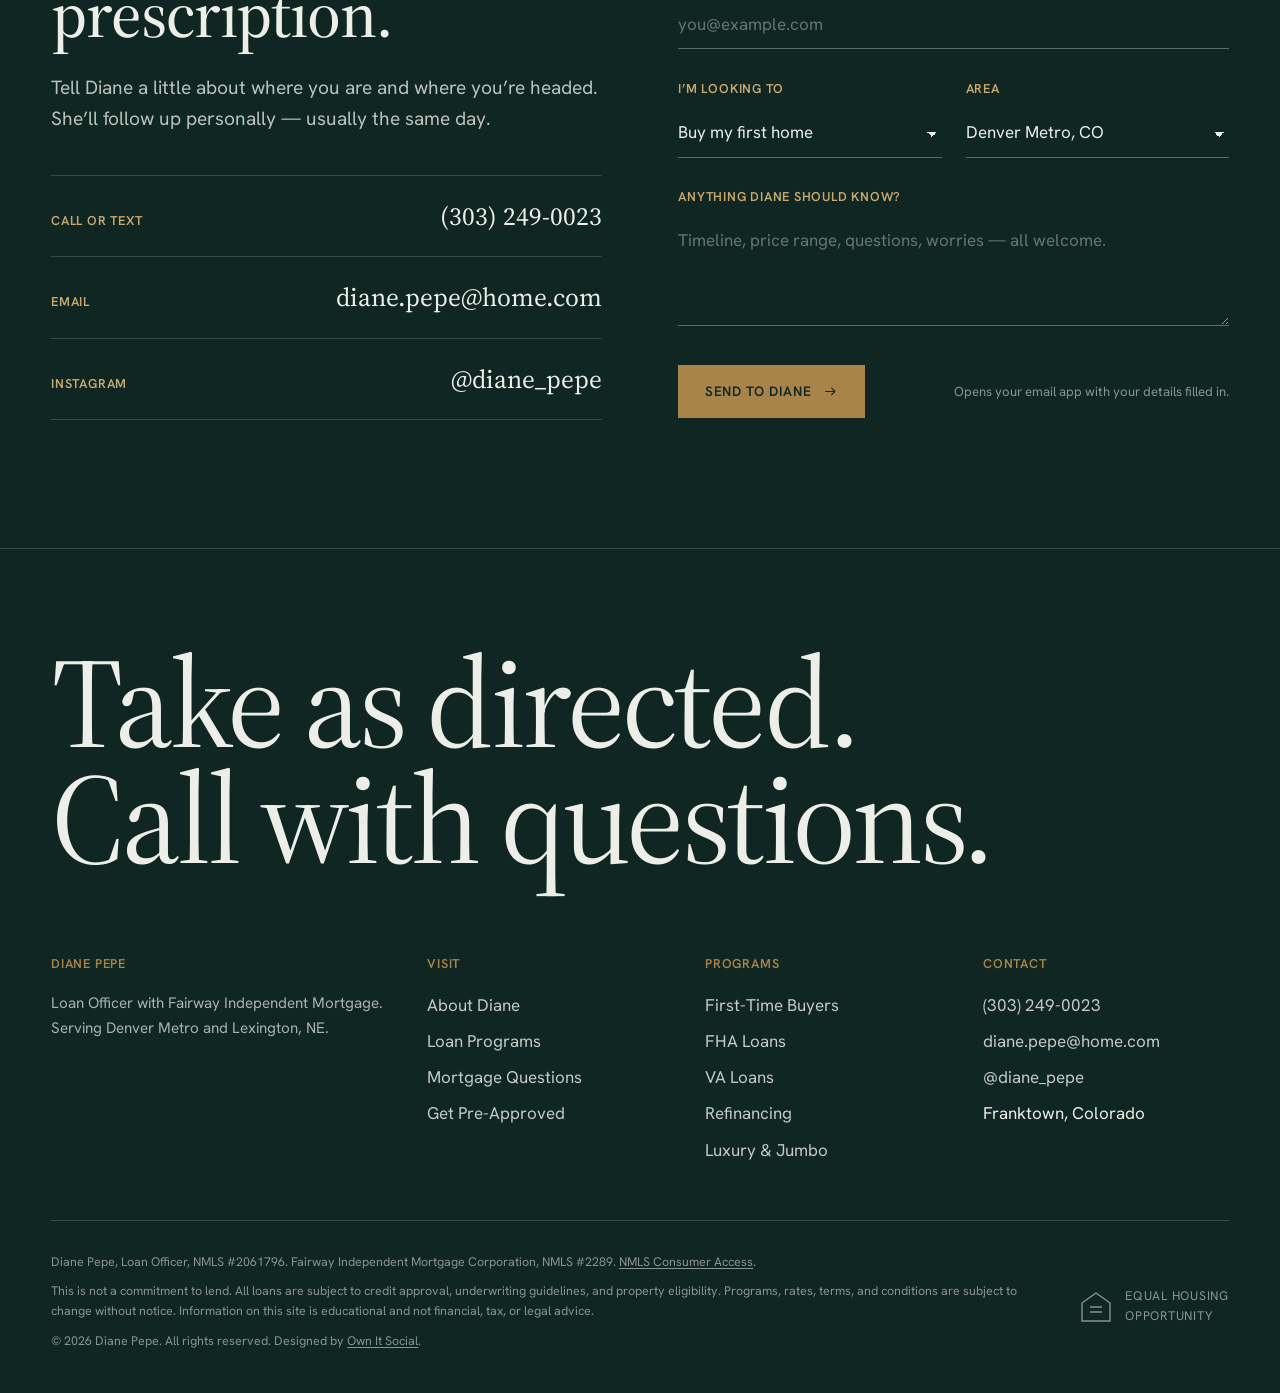
==== commit 46efdfc9: "Add "Designed by Own It Social" footer credit Co-Authored-By: Claude Opus 5.5 <noreply@anthropic.com" ====
--- a/index.html
+++ b/index.html
@@ -21,7 +21,7 @@
 <link rel="preconnect" href="https://fonts.googleapis.com">
 <link rel="preconnect" href="https://fonts.gstatic.com" crossorigin>
 <link rel="stylesheet" href="https://fonts.googleapis.com/css2?family=Source+Serif+4:ital,opsz,wght@0,8..60,400;0,8..60,500;0,8..60,600;1,8..60,400;1,8..60,500&family=Hanken+Grotesk:wght@400;500;600;700&display=swap">
-<link rel="stylesheet" href="/assets/css/site.css?v=d388068a">
+<link rel="stylesheet" href="/assets/css/site.css?v=438949c9">
 <title>Diane Pepe, The Mortgage Pharmacist | Denver Loan Officer, Fairway Mortgage</title>
 <meta name="description" content="Diane Pepe is a Denver-area loan officer with Fairway Independent Mortgage and a former pharmacist of 25 years. First-time buyer, FHA, VA, refinance and jumbo loans in Colorado and Lexington, Nebraska.">
 <link rel="canonical" href="https://www.dianepepe.com/">
@@ -226,7 +226,6 @@
         <div class="reveal">
           <p class="monograph__answer">A loan officer with Fairway Independent Mortgage, and a pharmacist for 25 years before that.</p>
           <p class="lede">She listens first, reviews every detail, and explains your options in plain language &mdash; then recommends the loan that actually fits.</p>
-          <img class="signature" src="/assets/img/diane-signature.svg" width="346" height="53" alt="Signed, Diane Pepe, PharmD" loading="lazy">
           <p class="center-cta"><a class="link-line" href="/about">Read Diane&rsquo;s story</a></p>
         </div>
       </div>
@@ -535,7 +534,6 @@
 <footer class="site-footer">
   <div class="wrap">
     <p class="footer__big" aria-hidden="true">Take as directed.<br>Call with questions.</p>
-    <img class="signature signature--footer" src="/assets/img/diane-signature-light.svg" width="346" height="53" alt="Diane Pepe, PharmD" loading="lazy">
     <div class="footer__grid">
       <div>
         <h4 class="label label--brass">Diane Pepe</h4>
@@ -572,10 +570,9 @@
     </div>
     <div class="footer__legal">
       <div>
-        <img class="footer__logo" src="/assets/img/fairway-home-mortgage-light.png" width="729" height="277" alt="Fairway Home Mortgage" loading="lazy">
         <p>Diane Pepe, Loan Officer, NMLS #2061796. Fairway Independent Mortgage Corporation, NMLS #2289. <a href="https://www.nmlsconsumeraccess.org/" rel="noopener" target="_blank">NMLS Consumer Access</a>.</p>
         <p>This is not a commitment to lend. All loans are subject to credit approval, underwriting guidelines, and property eligibility. Programs, rates, terms, and conditions are subject to change without notice. Information on this site is educational and not financial, tax, or legal advice.</p>
-        <p>&copy; <span data-year>2026</span> Diane Pepe. All rights reserved.</p>
+        <p>&copy; <span data-year>2026</span> Diane Pepe. All rights reserved. Designed by <a href="https://ownitsocial.com" target="_blank" rel="noopener">Own It Social</a>.</p>
       </div>
       <div class="eho">
         <svg viewBox="0 0 34 34" aria-hidden="true"><path d="M17 3 3 13v18h28V13L17 3Z" fill="none" stroke="currentColor" stroke-width="1.4"/><path d="M11 17h12M11 22h12" stroke="currentColor" stroke-width="1.6"/></svg>
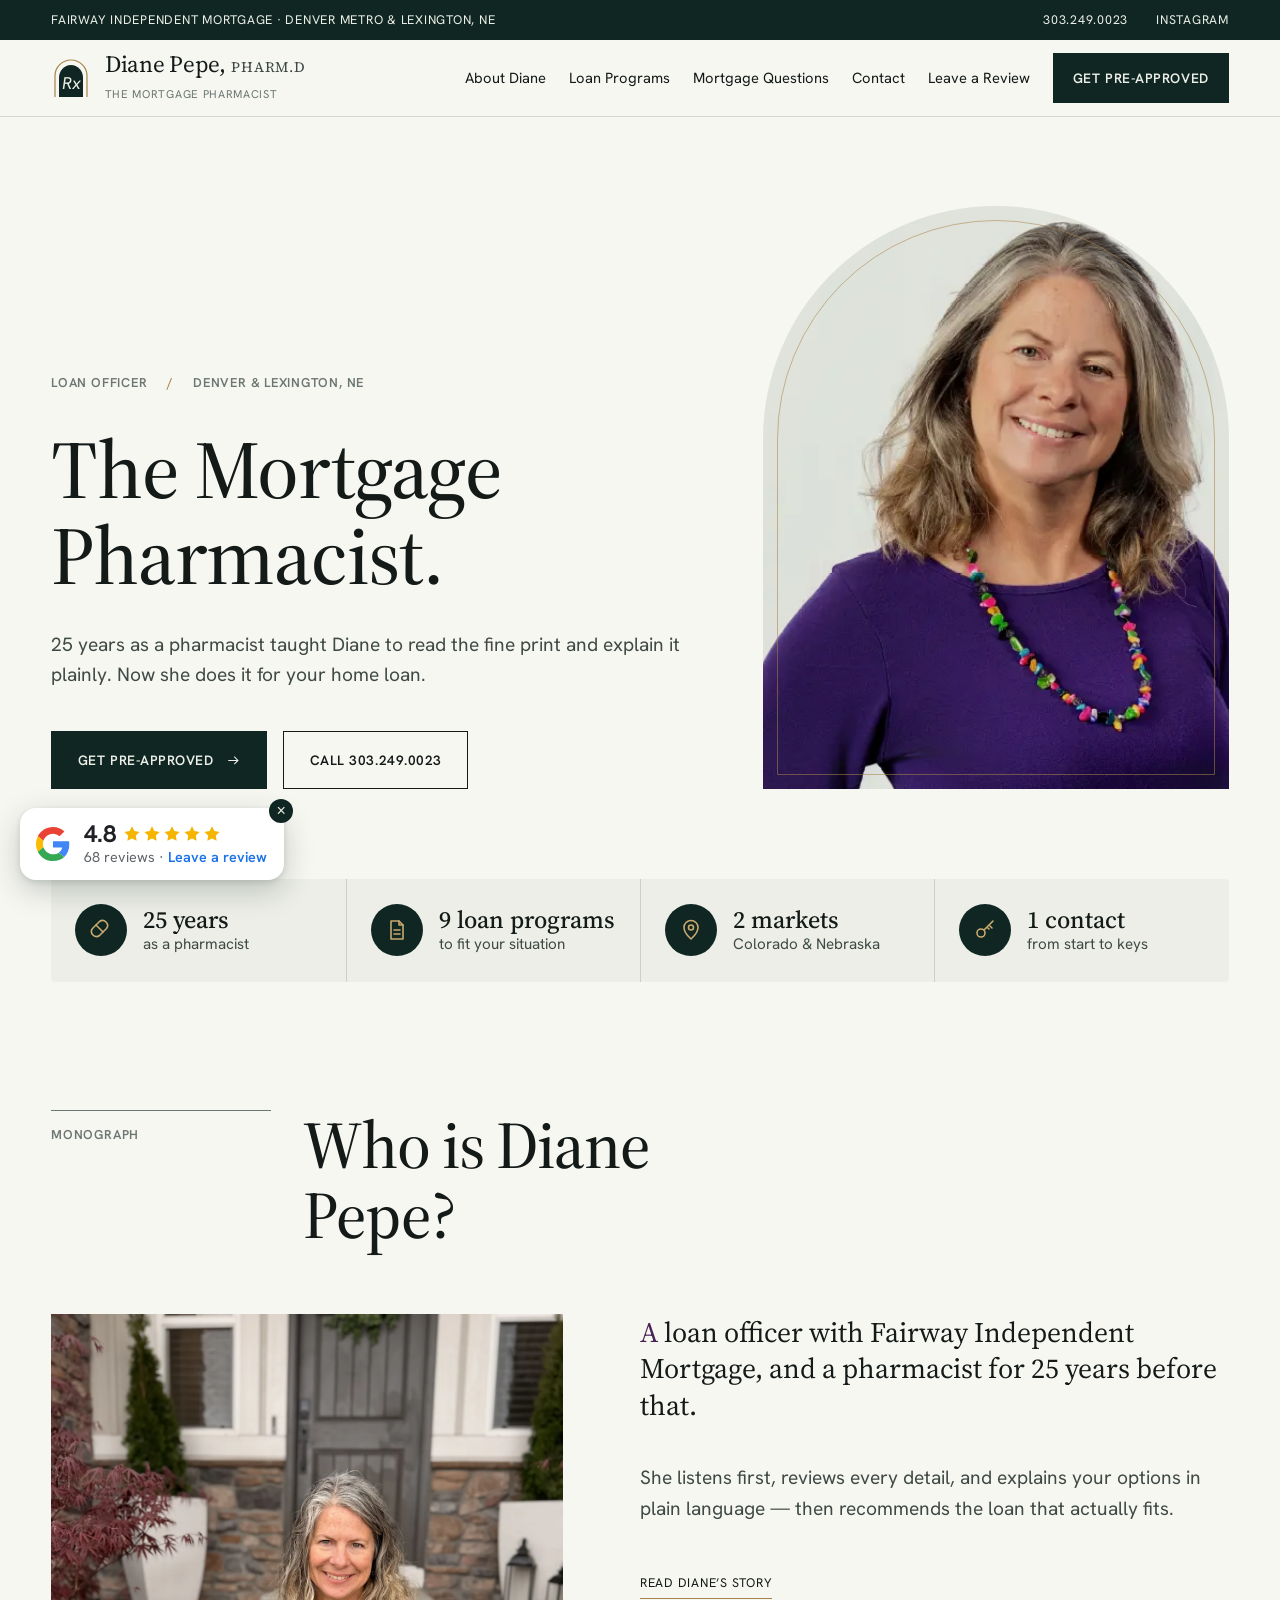
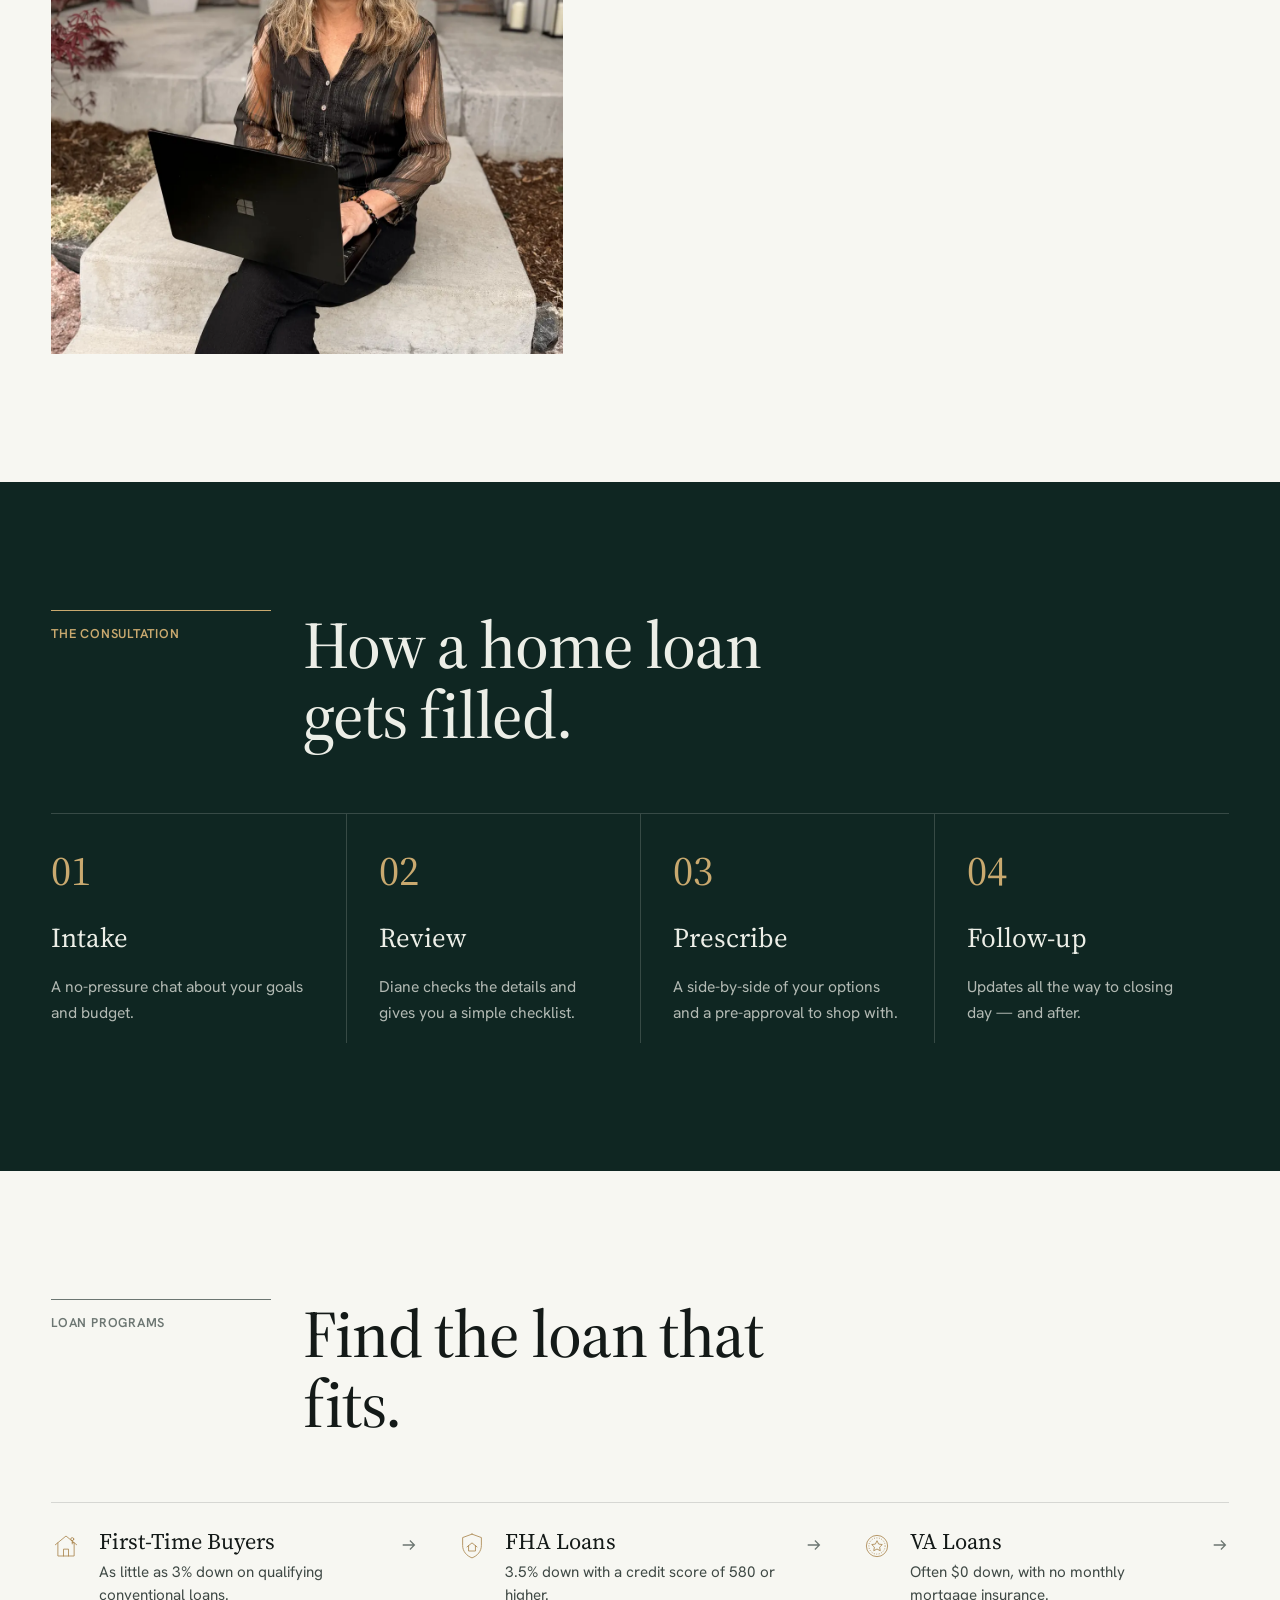
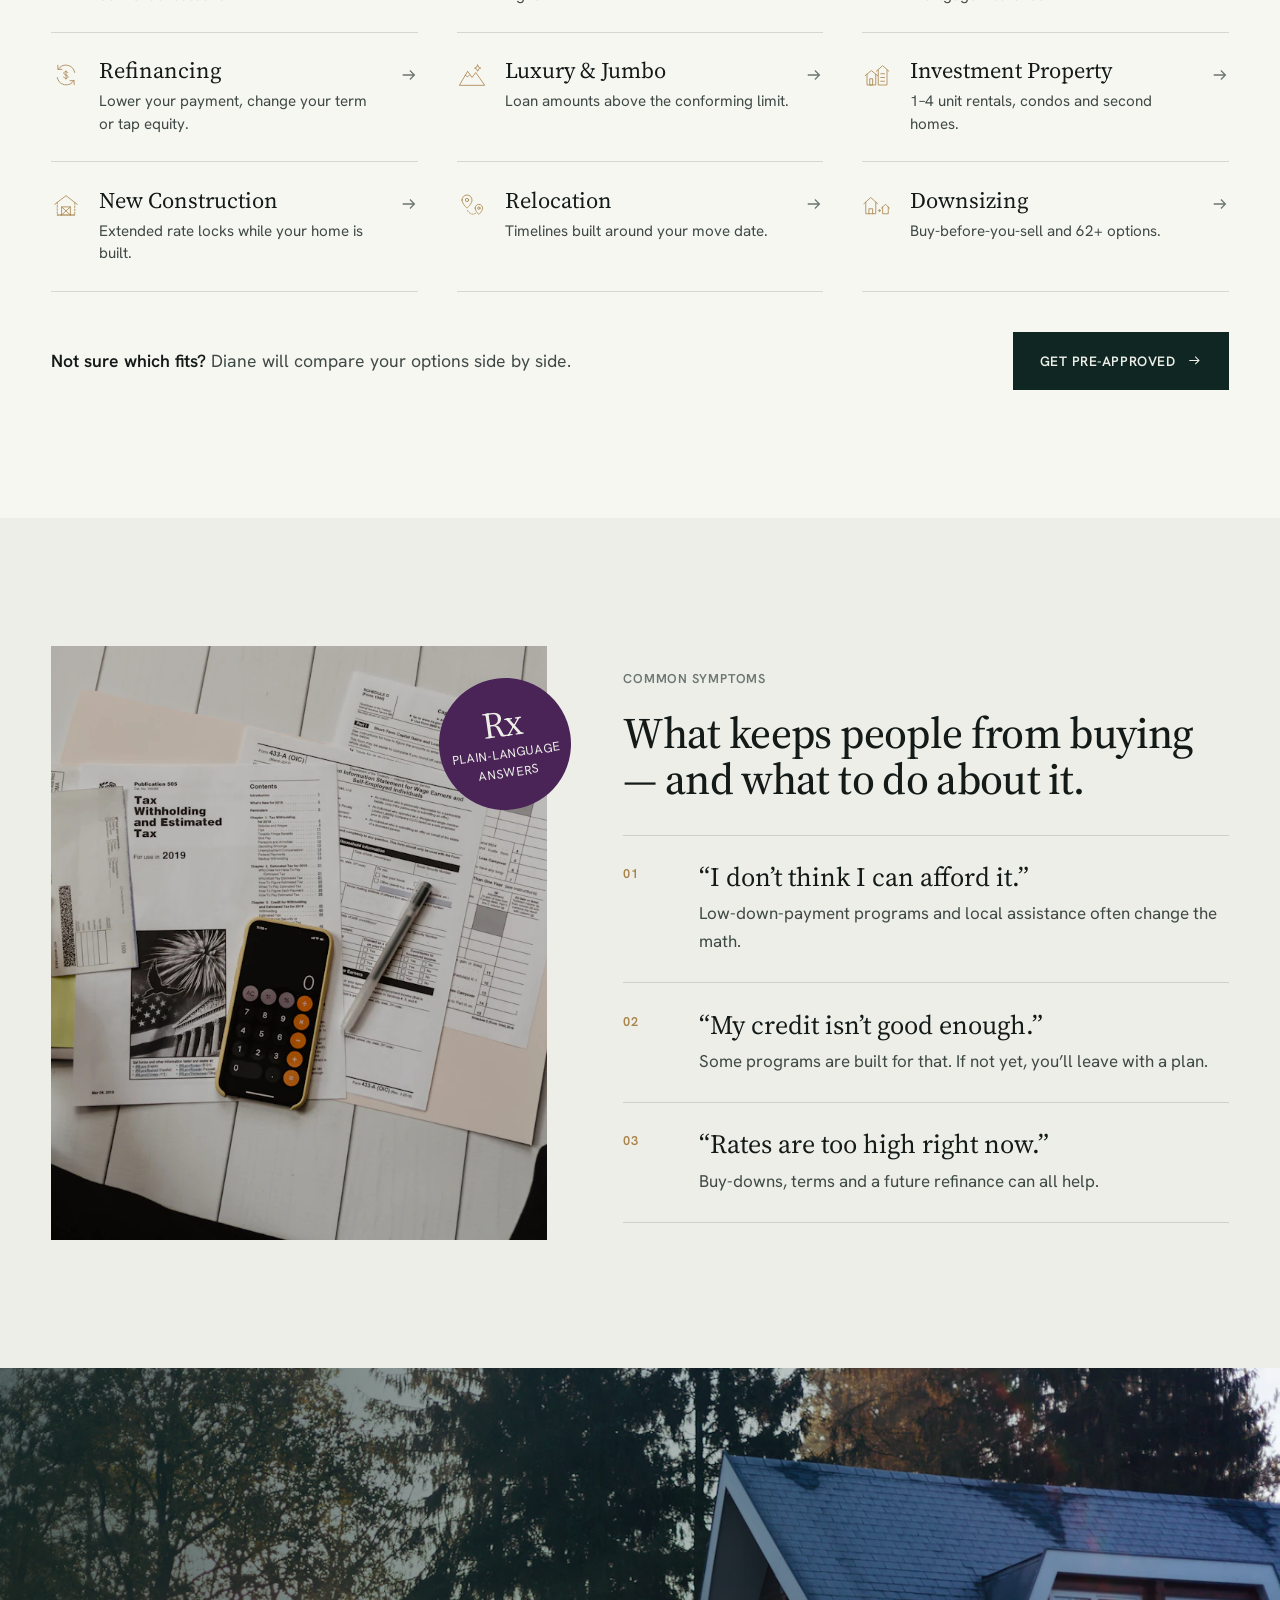
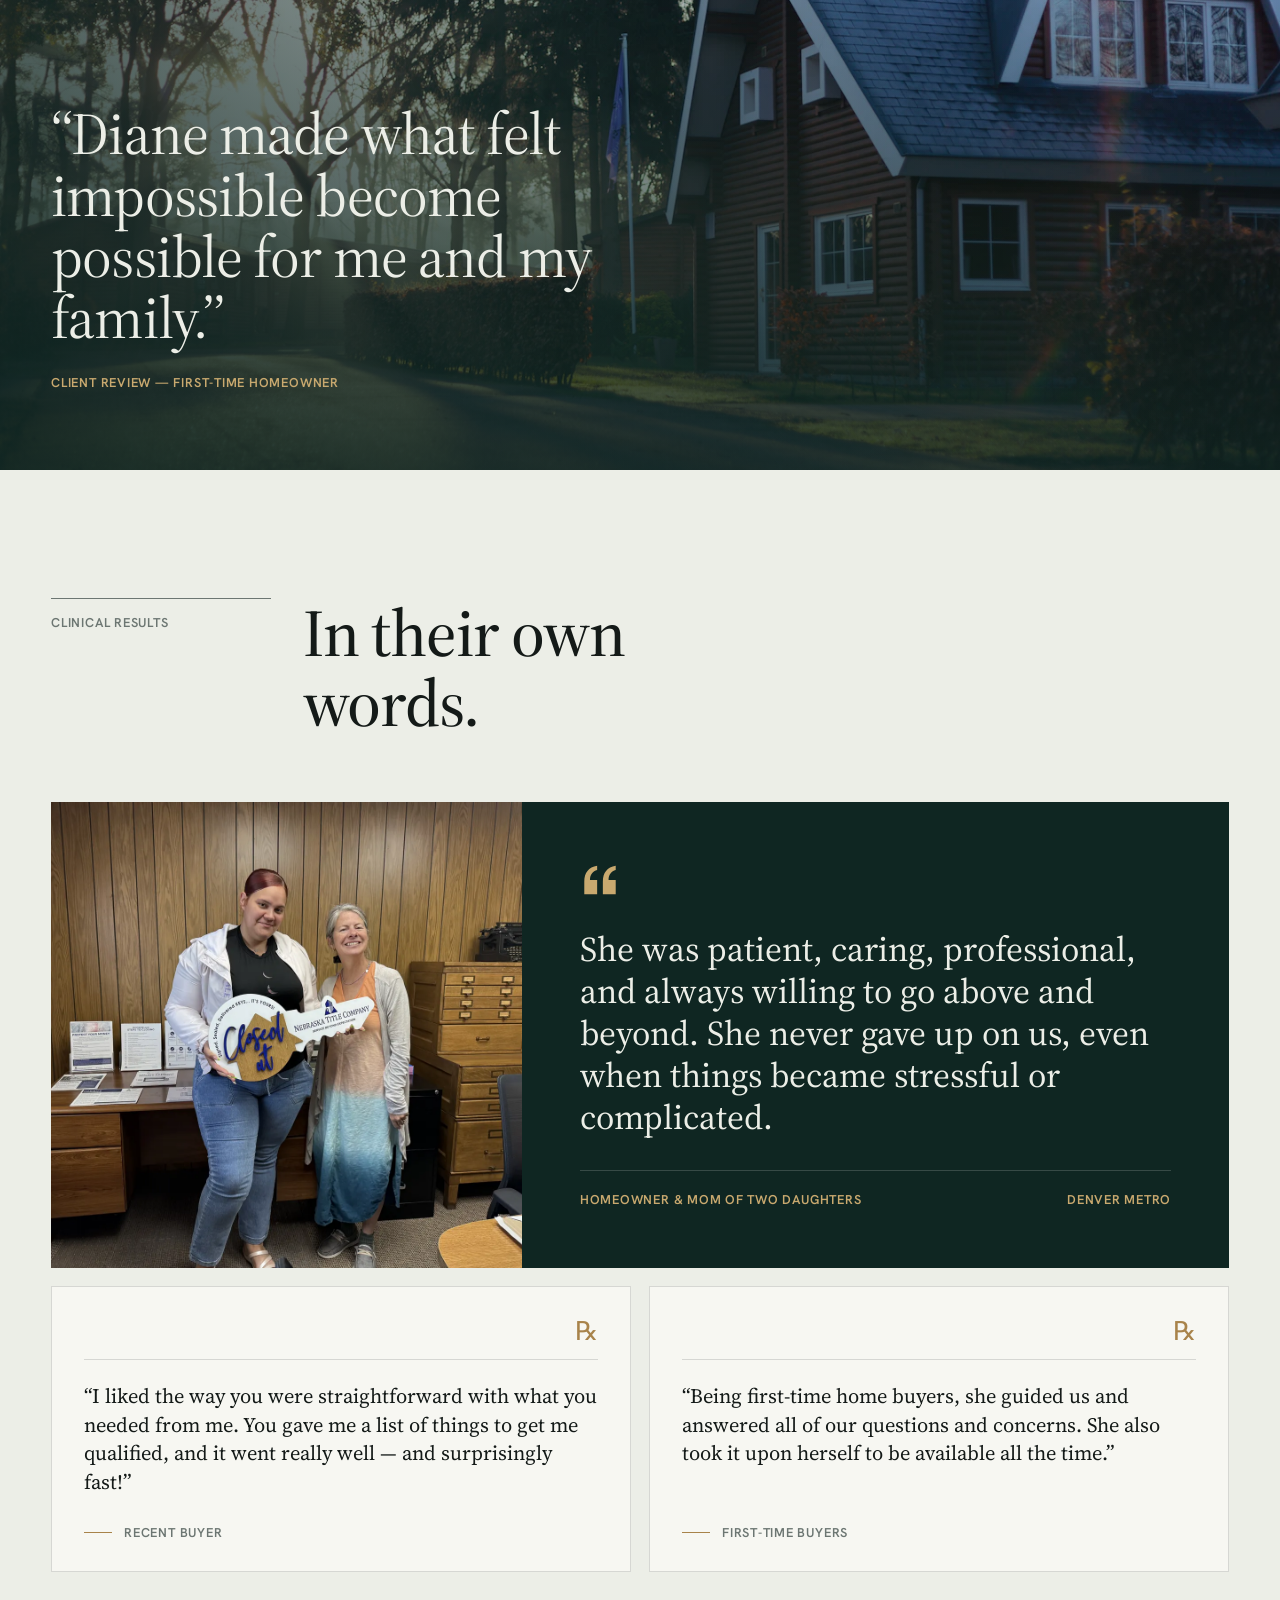
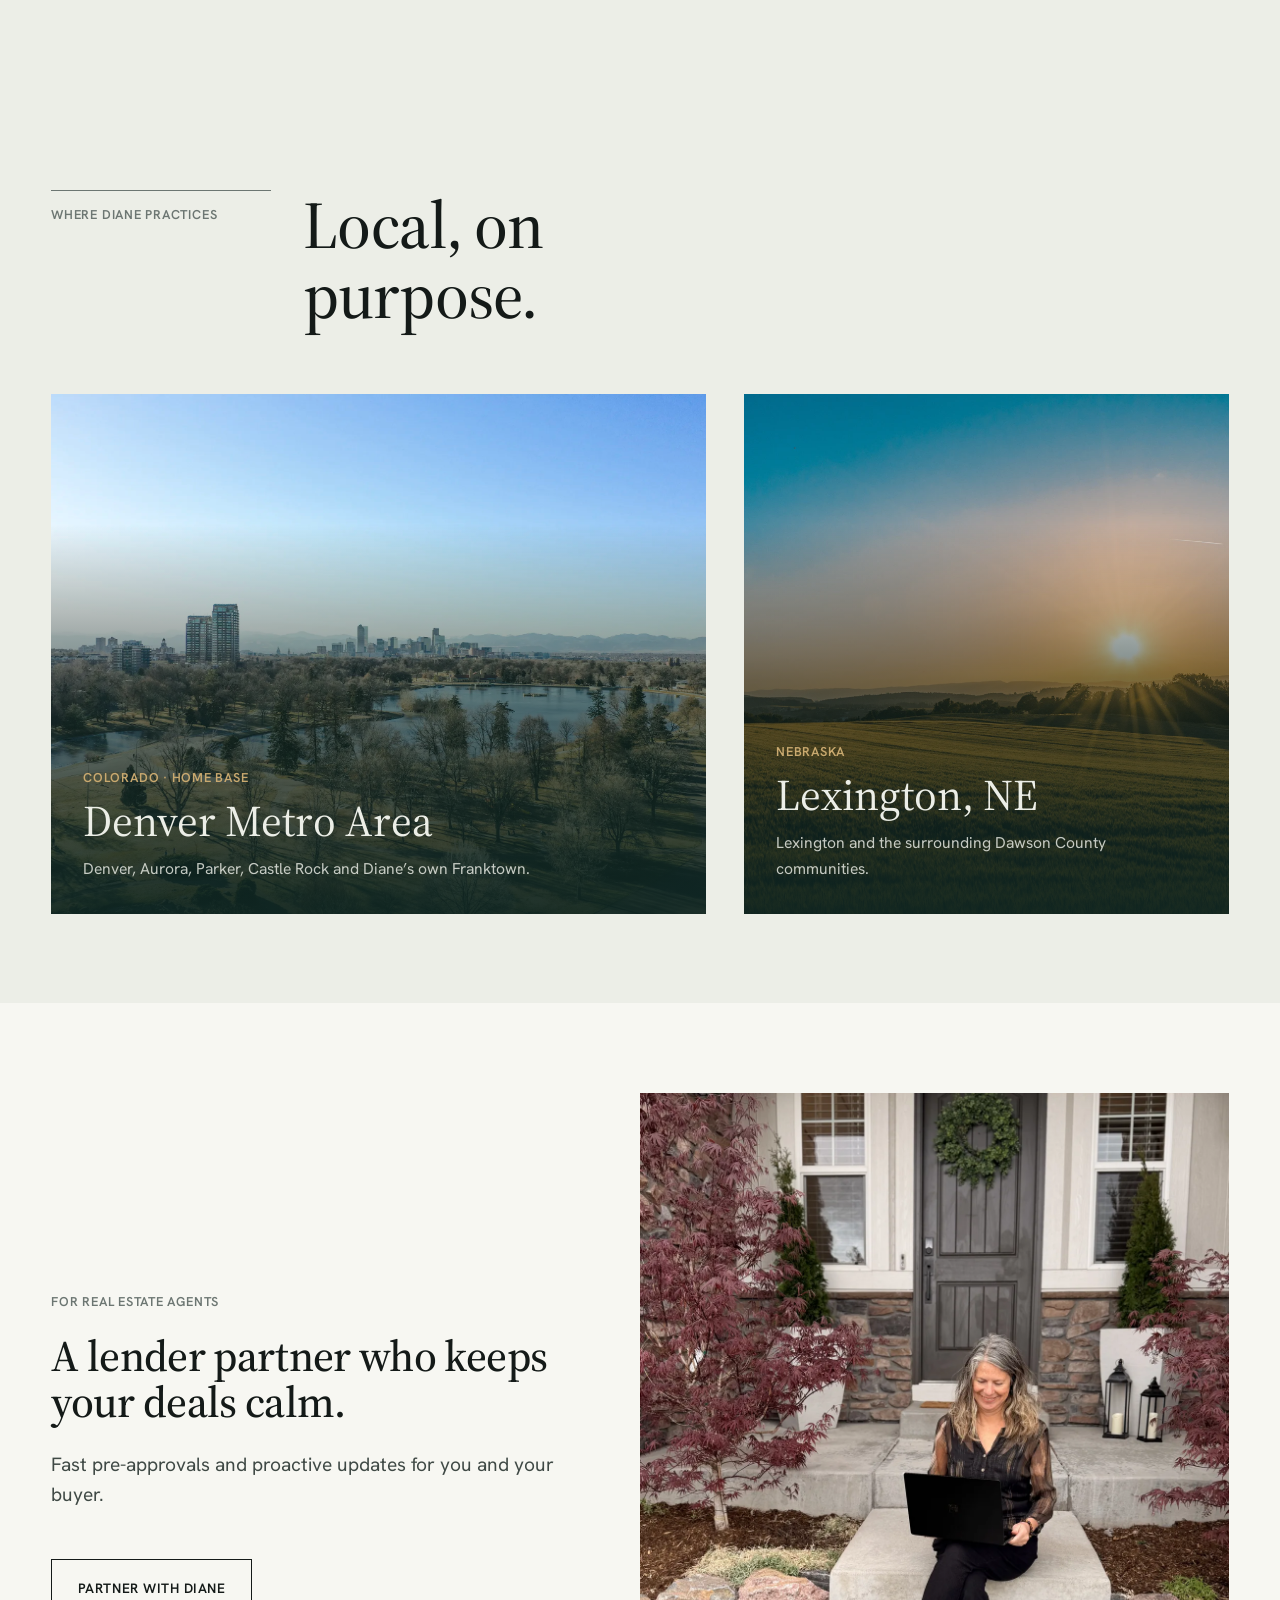
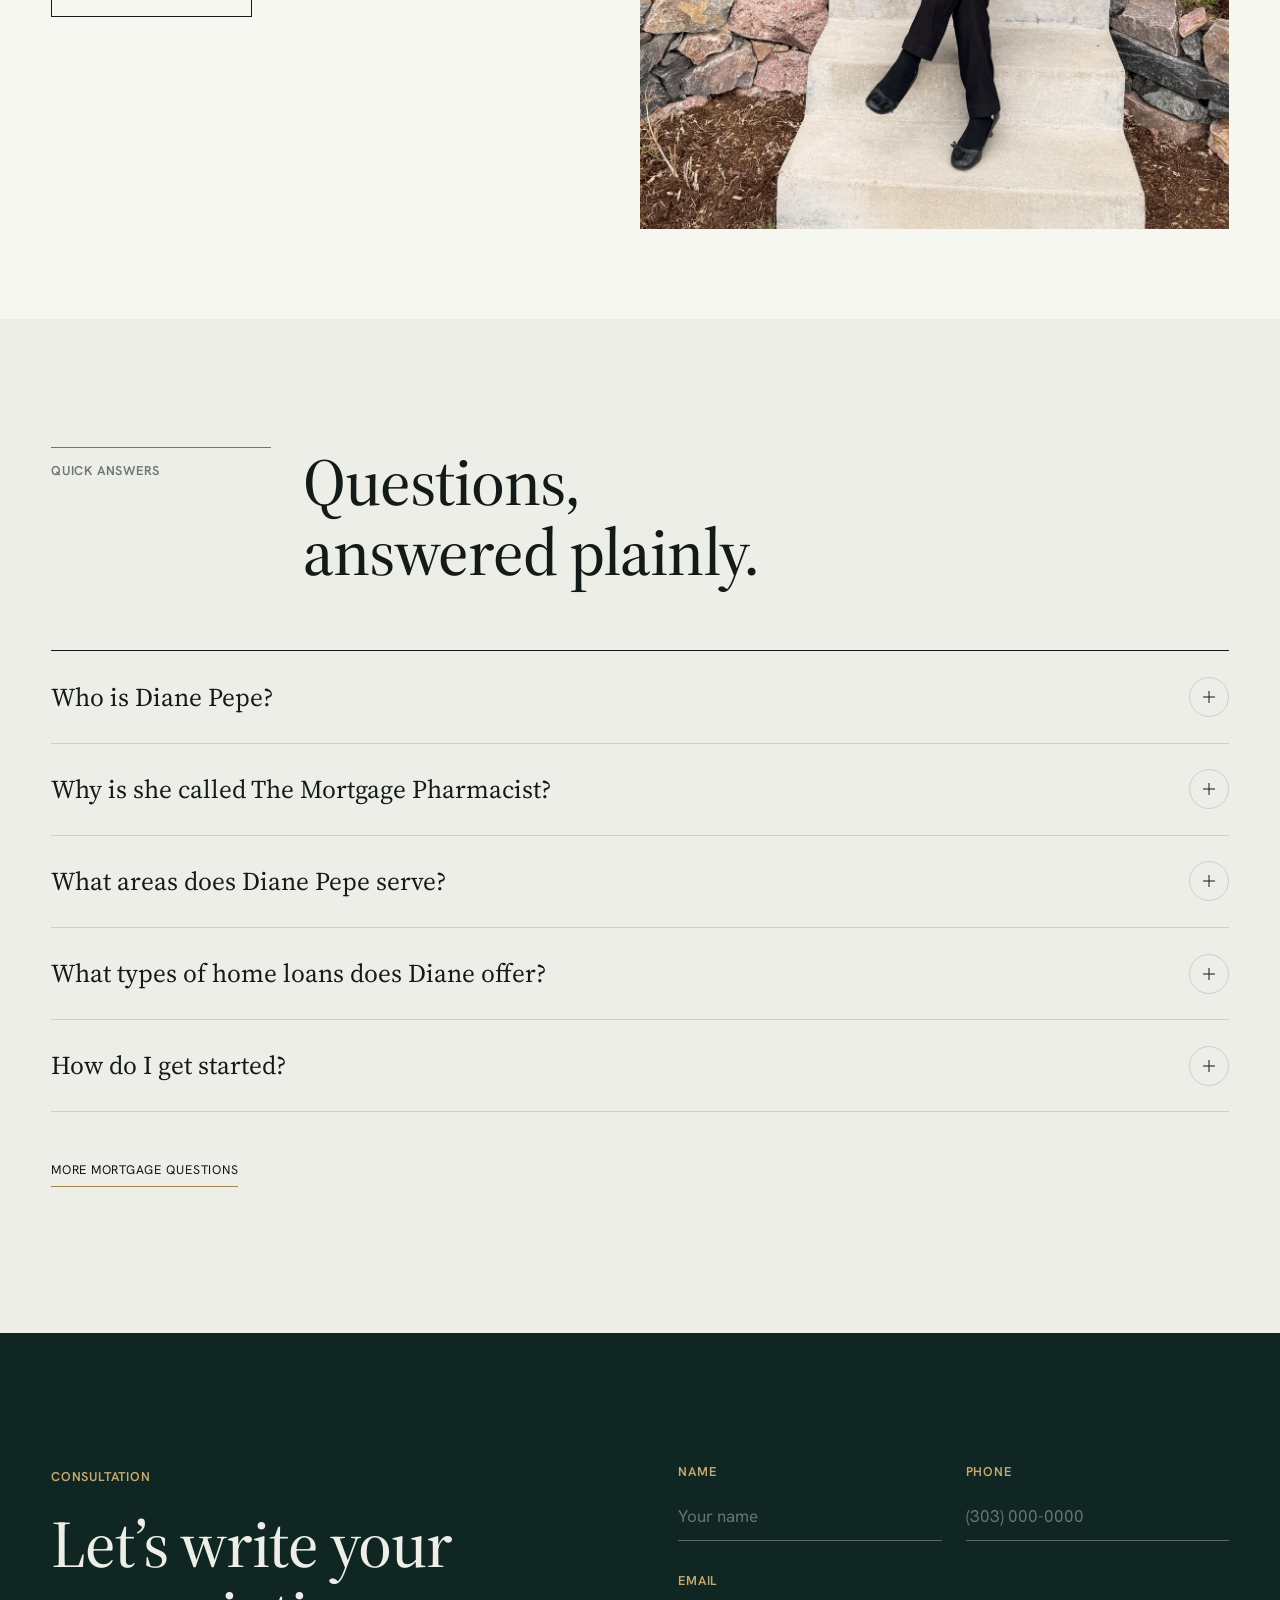
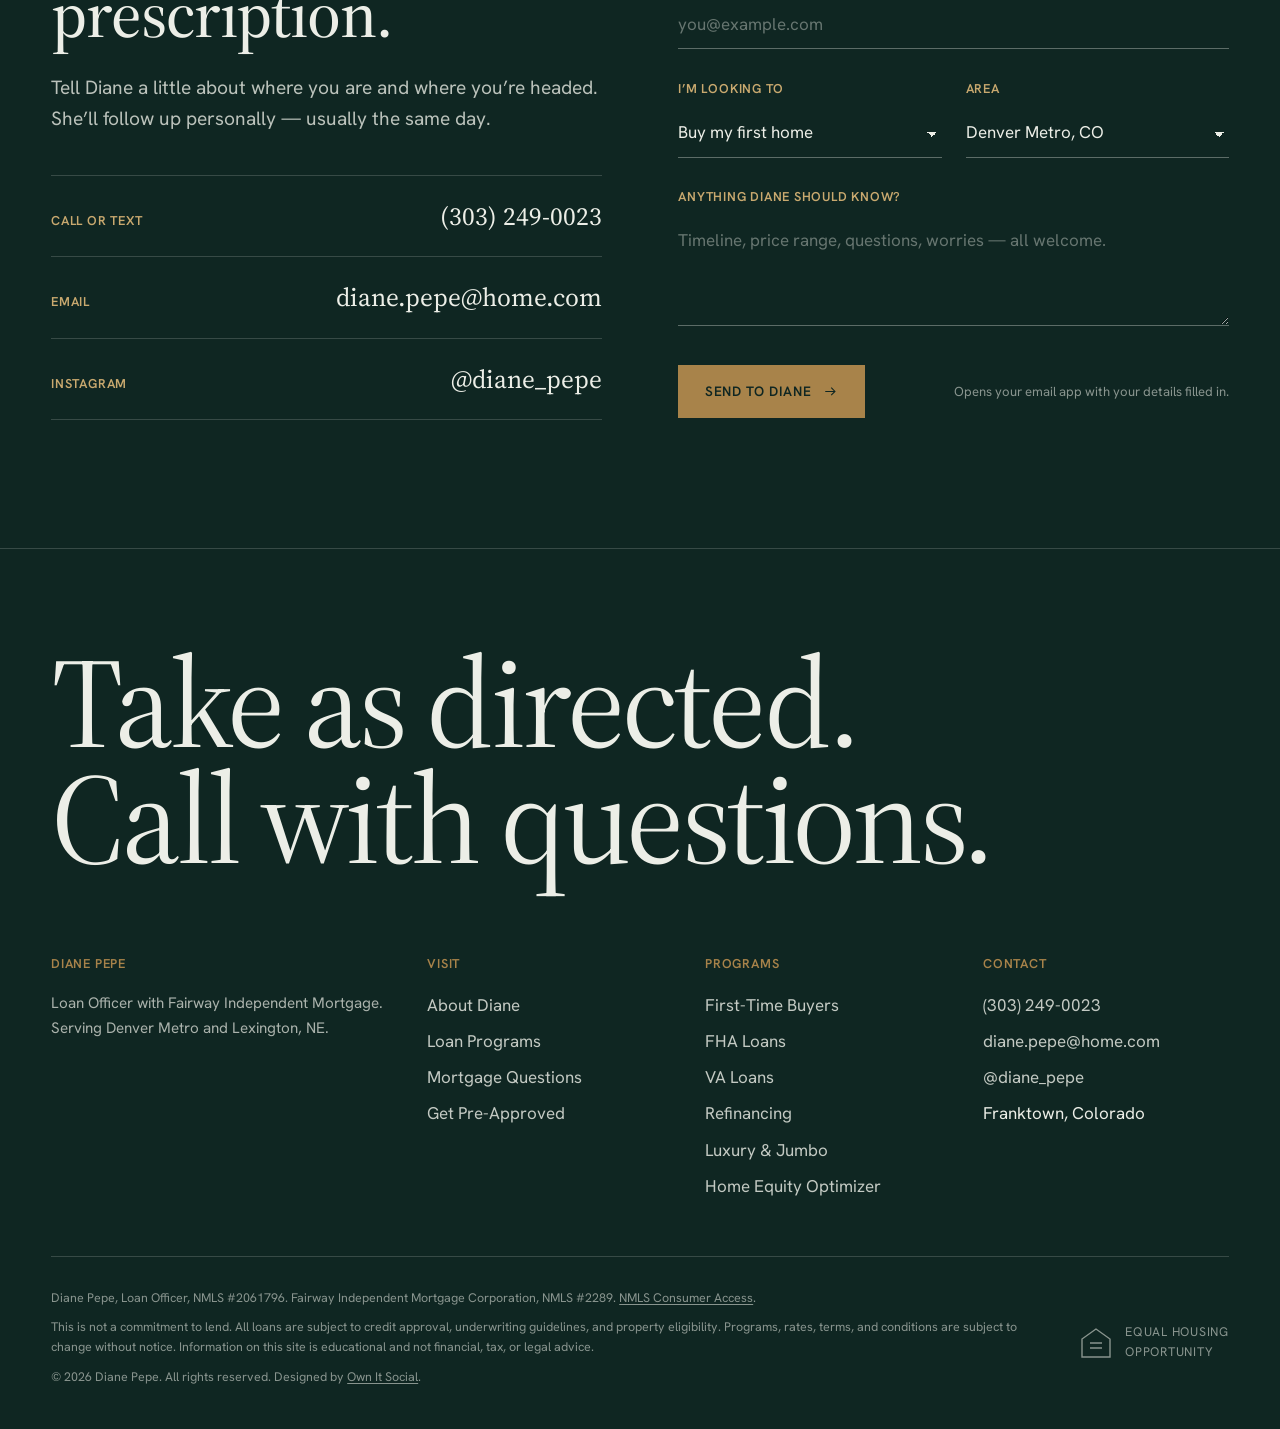
==== commit 3d195166: "Add Home Equity Optimizer page with payoff and interest savings calculator New /equity-optimizer pag" ====
--- a/index.html
+++ b/index.html
@@ -556,6 +556,7 @@
           <li><a href="/loan-programs#va">VA Loans</a></li>
           <li><a href="/loan-programs#refinance">Refinancing</a></li>
           <li><a href="/loan-programs#jumbo">Luxury &amp; Jumbo</a></li>
+          <li><a href="/equity-optimizer">Home Equity Optimizer</a></li>
         </ul>
       </div>
       <div>
